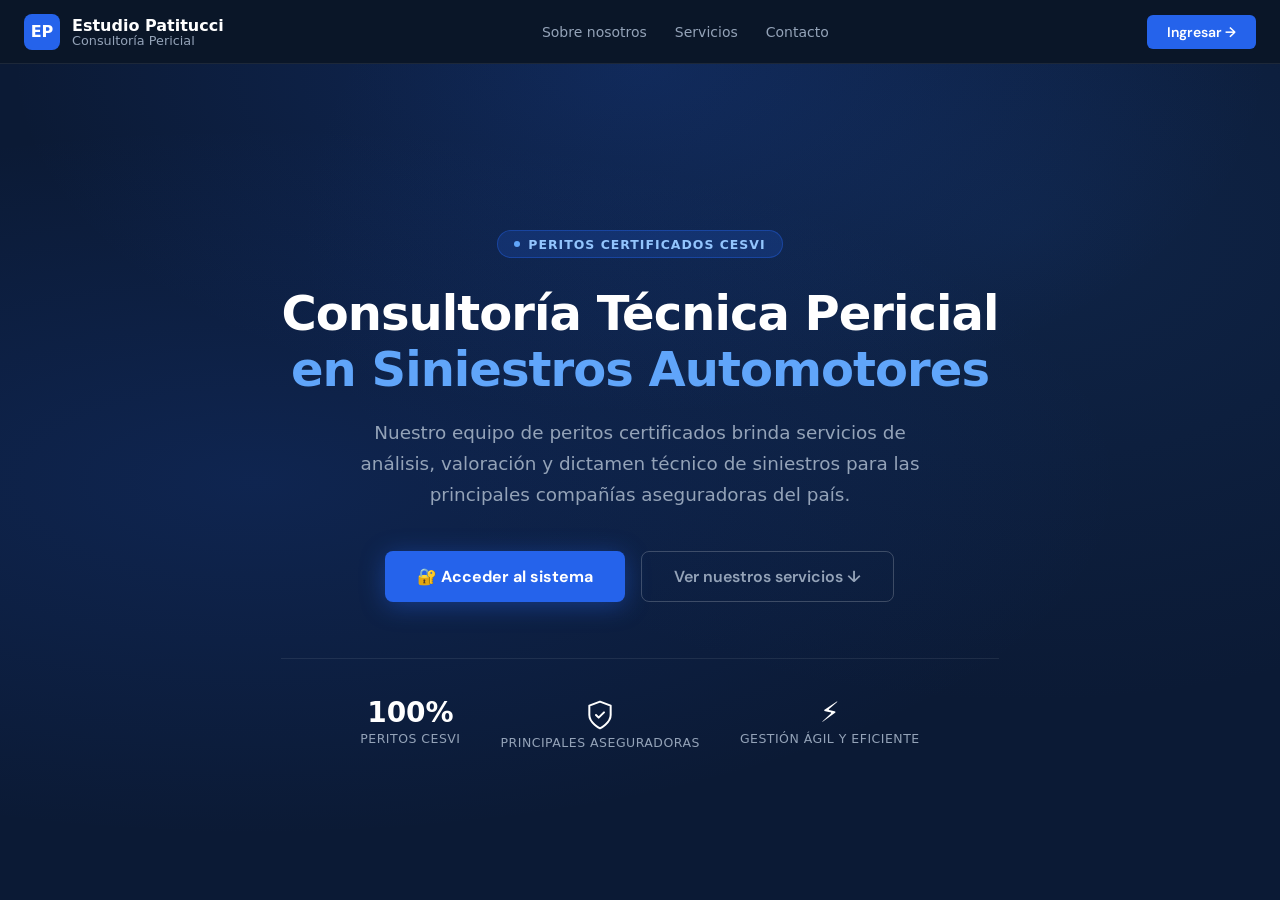
==== index.html @ 70f1db3f "Add files via upload" ====
<!DOCTYPE html>
<html lang="es">
<head>
<meta charset="UTF-8"/>
<meta name="viewport" content="width=device-width, initial-scale=1.0"/>

<!-- ═══ SEO PRIMARIO ════════════════════════════════════════════════════════ -->
<title>Estudio Patitucci | Peritajes y Consultoría en Siniestros Automotores – Argentina</title>
<meta name="description" content="Estudio Patitucci: peritajes técnicos CESVI, inspecciones de siniestros automotores, auditoría de daños y consultoría pericial para aseguradoras en Argentina. Respuesta en 24/48 hs."/>
<meta name="keywords" content="peritaje automotor, perito siniestros, inspección de siniestros, CESVI Argentina, consultoría pericial, daños materiales, homologación CESVI, estudio patitucci, peritaje de autos, liquidador de siniestros"/>
<meta name="author" content="Estudio Patitucci"/>
<meta name="robots" content="index, follow"/>
<link rel="canonical" href="https://estudiopatitucci.com.ar/"/>

<!-- ═══ GEO / IDIOMA ════════════════════════════════════════════════════════ -->
<meta name="geo.region" content="AR"/>
<meta name="geo.placename" content="Argentina"/>
<meta http-equiv="content-language" content="es-AR"/>

<!-- ═══ OPEN GRAPH (Facebook, WhatsApp, LinkedIn, IA crawlers) ═════════════ -->
<meta property="og:type" content="website"/>
<meta property="og:url" content="https://estudiopatitucci.com.ar/"/>
<meta property="og:title" content="Estudio Patitucci | Peritajes en Siniestros Automotores"/>
<meta property="og:description" content="Consultoría técnica pericial en siniestros automotores. Peritajes CESVI, inspecciones y auditoría de daños para aseguradoras. Argentina, 24/48 hs."/>
<meta property="og:image" content="https://estudiopatitucci.com.ar/og-image.jpg"/>
<meta property="og:locale" content="es_AR"/>
<meta property="og:site_name" content="Estudio Patitucci"/>

<!-- ═══ TWITTER / X CARD ════════════════════════════════════════════════════ -->
<meta name="twitter:card" content="summary_large_image"/>
<meta name="twitter:title" content="Estudio Patitucci | Peritajes en Siniestros Automotores"/>
<meta name="twitter:description" content="Consultoría técnica pericial en siniestros automotores. Peritajes CESVI, inspecciones y auditoría de daños. Argentina."/>
<meta name="twitter:image" content="https://estudiopatitucci.com.ar/og-image.jpg"/>

<!-- ═══ SCHEMA.ORG — DATOS ESTRUCTURADOS (Google + IA) ════════════════════ -->
<script type="application/ld+json">
{
  "@context": "https://schema.org",
  "@type": "ProfessionalService",
  "name": "Estudio Patitucci",
  "description": "Consultoría técnica pericial en siniestros automotores. Peritajes CESVI, inspecciones de daños y auditoría para aseguradoras en Argentina.",
  "url": "https://estudiopatitucci.com.ar/",
  "logo": "https://estudiopatitucci.com.ar/og-image.jpg",
  "image": "https://estudiopatitucci.com.ar/og-image.jpg",
  "telephone": "+54",
  "email": "mariano.patitucci35@gmail.com",
  "address": {
    "@type": "PostalAddress",
    "addressCountry": "AR"
  },
  "areaServed": {
    "@type": "Country",
    "name": "Argentina"
  },
  "serviceType": [
    "Peritaje automotor",
    "Inspección de siniestros",
    "Consultoría pericial CESVI",
    "Auditoría de daños materiales",
    "Homologación CESVI"
  ],
  "sameAs": [
    "https://www.linkedin.com/company/estudio-patitucci",
    "https://www.instagram.com/estudiopatitucci"
  ]
}
</script>
<!-- PWA -->
<link rel="manifest" href="./manifest.json"/>
<meta name="theme-color" content="#1a1a6e"/>
<meta name="mobile-web-app-capable" content="yes"/>
<meta name="apple-mobile-web-app-capable" content="yes"/>
<meta name="apple-mobile-web-app-status-bar-style" content="black-translucent"/>
<meta name="apple-mobile-web-app-title" content="EP Inspecciones"/>
<link rel="apple-touch-icon" id="apple-touch-icon" href="./icon.svg"/>
<link rel="icon" type="image/svg+xml" href="./icon.svg"/>
<link href="https://fonts.googleapis.com/css2?family=DM+Sans:wght@300;400;500;600&family=DM+Mono:wght@400;500&display=swap" rel="stylesheet"/>
<link rel="stylesheet" href="./styles.css">
<script>
(function(){
  if(location.search.indexOf("taller=")!==-1){
    var st=document.createElement("style");
    st.textContent="#landing-page,#screen-login{display:none!important}";
    document.head.appendChild(st);
  }
})();
</script>
</head>
<body>

<!-- Banner de actualización PWA -->
<div id="update-banner" style="display:none;position:fixed;bottom:16px;left:50%;transform:translateX(-50%);z-index:99999;background:#1e40af;color:#fff;border-radius:12px;padding:12px 20px;display:none;align-items:center;gap:12px;box-shadow:0 4px 24px rgba(0,0,0,.4);font-size:14px;font-weight:500;white-space:nowrap">
  <span>🔄 Nueva versión disponible</span>
  <button onclick="window.location.reload()" style="background:#fff;color:#1e40af;border:none;border-radius:8px;padding:6px 14px;font-size:13px;font-weight:700;cursor:pointer">Actualizar APP</button>
  <button onclick="this.parentElement.style.display='none'" style="background:transparent;border:none;color:rgba(255,255,255,.7);font-size:18px;cursor:pointer;line-height:1;padding:0 2px">✕</button>
</div>

<!-- LANDING PAGE -->
<div id="landing-page">
  <nav class="lp-nav">
    <a class="lp-nav-brand" href="#">
      <div class="lp-nav-logo">EP</div>
      <div class="lp-nav-name">Estudio Patitucci<span>Consultoría Pericial</span></div>
    </a>
    <div class="lp-nav-links">
      <a href="#" onclick="document.getElementById('lp-sobre').scrollIntoView({behavior:'smooth'});return false">Sobre nosotros</a>
      <a href="#" onclick="document.querySelector('.lp-services').scrollIntoView({behavior:'smooth'});return false">Servicios</a>
      <a href="#" onclick="document.getElementById('lp-contacto').scrollIntoView({behavior:'smooth'});return false">Contacto</a>
    </div>
    <button class="lp-btn-nav" onclick="lpShowLogin()">Ingresar →</button>
  </nav>
  <section class="lp-hero">
    <div class="lp-hero-bg"></div>
    <div class="lp-hero-grid"></div>
    <div class="lp-hero-content">
      <div class="lp-hero-badge">Peritos certificados CESVI</div>
      <h1 class="lp-hero-title">Consultoría Técnica Pericial<span class="lp-hl">en Siniestros Automotores</span></h1>
      <p class="lp-hero-sub">Nuestro equipo de peritos certificados brinda servicios de análisis, valoración y dictamen técnico de siniestros para las principales compañías aseguradoras del país.</p>
      <div class="lp-cta-group">
        <button class="lp-btn-primary" onclick="lpShowLogin()">🔐 Acceder al sistema</button>
        <button class="lp-btn-ghost" onclick="document.querySelector('.lp-services').scrollIntoView({behavior:'smooth'})">Ver nuestros servicios ↓</button>
      </div>
      <div class="lp-hero-stats">
        <div><div class="lp-stat-number">100%</div><div class="lp-stat-label">Peritos CESVI</div></div>
        <div style="text-align:center"><div class="lp-stat-number" style="display:flex;align-items:center;justify-content:center"><svg width="32" height="32" viewBox="0 0 24 24" fill="none" stroke="#fff" stroke-width="1.5" stroke-linecap="round" stroke-linejoin="round"><path d="M12 22s8-4 8-10V5l-8-3-8 3v7c0 6 8 10 8 10z"/><path d="M9 12l2 2 4-4"/></svg></div><div class="lp-stat-label">Principales Aseguradoras</div></div>
        <div><div class="lp-stat-number">⚡</div><div class="lp-stat-label">Gestión ágil y eficiente</div></div>
      </div>
    </div>
  </section>
  <!-- SOBRE NOSOTROS -->
  <section class="lp-sobre" id="lp-sobre">
    <div class="lp-sobre-inner">
      <div class="lp-sobre-text">
        <div class="lp-section-tag">Quiénes somos</div>
        <h2 class="lp-section-title" style="text-align:left">Sobre Nosotros</h2>
        <p>Con más de 20 años de trayectoria, somos expertos en la gestión integral de siniestros. Asesoramos a compañías de seguros, siempre priorizando la responsabilidad, la honestidad y la adaptabilidad para ofrecer soluciones eficientes y personalizadas.</p>
        <p>Nuestra prioridad es garantizar la satisfacción de nuestros clientes.</p>
      </div>
      <div class="lp-sobre-years">
        <div class="lp-sobre-num">+20</div>
        <div class="lp-sobre-label">Años de trayectoria</div>
        <div class="lp-sobre-sub">Expertos en gestión integral de siniestros para las principales aseguradoras del país</div>
      </div>
    </div>
  </section>

  <!-- MISIÓN / VISIÓN / VALORES -->
  <section class="lp-mvv">
    <div class="lp-section-header">
      <div class="lp-section-tag">Nuestra esencia</div>
      <h2 class="lp-section-title">Misión, Visión y Valores</h2>
      <p class="lp-section-desc" style="margin-top:.75rem">Integridad. Dedicación. Excelencia. Adaptabilidad.</p>
    </div>
    <div class="lp-mvv-grid">
      <div class="lp-mvv-card">
        <div class="lp-mvv-icon"><svg width="26" height="26" viewBox="0 0 24 24" fill="none" stroke="#2563eb" stroke-width="1.5" stroke-linecap="round" stroke-linejoin="round"><circle cx="12" cy="12" r="10"/><circle cx="12" cy="12" r="6"/><circle cx="12" cy="12" r="2"/></svg></div>
        <div class="lp-mvv-title">Misión</div>
        <p class="lp-mvv-text">Brindar un servicio de peritaje automotriz independiente, objetivo y transparente, asegurando la correcta valoración de los daños y contribuyendo a la resolución eficiente de los siniestros.</p>
      </div>
      <div class="lp-mvv-card">
        <div class="lp-mvv-icon"><svg width="26" height="26" viewBox="0 0 24 24" fill="none" stroke="#2563eb" stroke-width="1.5" stroke-linecap="round" stroke-linejoin="round"><path d="M1 12s4-8 11-8 11 8 11 8-4 8-11 8-11-8-11-8z"/><circle cx="12" cy="12" r="3"/></svg></div>
        <div class="lp-mvv-title">Visión</div>
        <p class="lp-mvv-text">Colaborar a un sistema justo y transparente donde el peritaje automotor sea un proceso ágil, contribuyendo a la mejora continua de la industria aseguradora.</p>
      </div>
      <div class="lp-mvv-card">
        <div class="lp-mvv-icon"><svg width="26" height="26" viewBox="0 0 24 24" fill="none" stroke="#2563eb" stroke-width="1.5" stroke-linecap="round" stroke-linejoin="round"><path d="M6 3h12l4 6-10 13L2 9z"/><path d="M2 9h20"/><path d="M6 3l4 6M18 3l-4 6"/></svg></div>
        <div class="lp-mvv-title">Valores</div>
        <p class="lp-mvv-text">Integridad. Dedicación. Excelencia. Adaptabilidad.</p>
      </div>
    </div>
    <div class="lp-valores-grid" style="max-width:1000px;margin:1.5rem auto 0;display:grid;grid-template-columns:repeat(auto-fit,minmax(280px,1fr));gap:1rem">
      <div class="lp-valor-item">
        <div class="lp-valor-dot"></div>
        <div><div class="lp-valor-title">Compromiso</div><div class="lp-valor-text">Asumir con responsabilidad cada caso, brindando un servicio de calidad y cumpliendo con los plazos establecidos.</div></div>
      </div>
      <div class="lp-valor-item">
        <div class="lp-valor-dot"></div>
        <div><div class="lp-valor-title">Servicio al cliente</div><div class="lp-valor-text">Atender las necesidades de asegurados y aseguradoras con empatía, respeto y profesionalismo.</div></div>
      </div>
      <div class="lp-valor-item">
        <div class="lp-valor-dot"></div>
        <div><div class="lp-valor-title">Actualización constante</div><div class="lp-valor-text">Mantenerse al día con las últimas novedades en vehículos, tecnologías y regulaciones del sector asegurador.</div></div>
      </div>
    </div>
  </section>

  <section class="lp-services">
    <div class="lp-section-header">
      <div class="lp-section-tag">Lo que hacemos</div>
      <h2 class="lp-section-title">Nuestros Servicios Periciales</h2>
      <p class="lp-section-desc">Soluciones técnicas especializadas para la valoración y dictamen de siniestros automotores bajo estándares de calidad internacional.</p>
    </div>
    <div class="lp-services-grid">
      <div class="lp-svc-card">
        <div class="lp-svc-icon">📋</div>
        <div class="lp-svc-title">Peritajes Técnicos CESVI</div>
        <p class="lp-svc-desc">Valoración de daños materiales y dictámenes técnicos realizados exclusivamente por peritos certificados. Informes con respaldo técnico y validez ante grandes aseguradoras.</p>
        <span class="lp-svc-badge">Certificación CESVI</span>
      </div>
      <div class="lp-svc-card">
        <div class="lp-svc-icon">🔍</div>
        <div class="lp-svc-title">Auditoría y Consultoría</div>
        <p class="lp-svc-desc">Verificación física de unidades y detección de inconsistencias técnicas. Asesoramiento especializado para compañías aseguradoras líderes del mercado.</p>
        <span class="lp-svc-badge">Prevención de fraude</span>
      </div>
      <div class="lp-svc-card">
        <div class="lp-svc-icon">🛡️</div>
        <div class="lp-svc-title">Inspecciones de Siniestros</div>
        <p class="lp-svc-desc">Realizamos inspecciones remotas y presenciales, negociaciones y cierres, destrucciones totales, gestión de rezagos e investigación de posibles fraudes.</p>
        <span class="lp-svc-badge">Div. Seguros</span>
      </div>
    </div>
  </section>
  <!-- NUESTRO PROCESO -->
  <section class="lp-proceso" id="lp-proceso">
    <div class="lp-section-header">
      <div class="lp-section-tag">Cómo trabajamos</div>
      <h2 class="lp-section-title">Nuestro Proceso</h2>
      <p class="lp-section-desc">Un flujo previsible y trazable: la aseguradora sabe en todo momento en qué etapa está cada siniestro.</p>
    </div>
    <div class="lp-timeline">
      <div class="lp-step">
        <div class="lp-step-num">01</div>
        <h3>Recepción</h3>
        <p>Recibimos el siniestro y validamos la documentación de la aseguradora en el día.</p>
      </div>
      <div class="lp-step">
        <div class="lp-step-num">02</div>
        <h3>Inspección</h3>
        <p>Relevamiento técnico del vehículo, presencial o remoto, con registro fotográfico completo.</p>
      </div>
      <div class="lp-step">
        <div class="lp-step-num">03</div>
        <h3>Informe CESVI</h3>
        <p>Auditoría de daños y presupuesto homologado bajo norma CESVI, con respaldo técnico.</p>
      </div>
      <div class="lp-step">
        <div class="lp-step-num">04</div>
        <h3>Entrega</h3>
        <p>Informe final cerrado y trazable, con un tiempo de entrega promedio de 24/48 hs.</p>
      </div>
    </div>
  </section>

  <!-- POR QUÉ ELEGIRNOS -->
  <section class="lp-porque">
    <div class="lp-section-header">
      <div class="lp-section-tag">Nuestras ventajas</div>
      <h2 class="lp-section-title">¿Por qué elegirnos?</h2>
    </div>
    <div class="lp-porque-grid">
      <div class="lp-pq-item"><div class="lp-pq-check"><svg width="18" height="18" viewBox="0 0 24 24" fill="none" stroke="white" stroke-width="1.8" stroke-linecap="round" stroke-linejoin="round"><rect x="3" y="3" width="18" height="13" rx="2"/><path d="M9 21h6M12 16v5"/><path d="M7 8h10M7 12h6"/></svg></div><span class="lp-pq-text">Staff de inspectores certificados en CESVI</span></div>
      <div class="lp-pq-item"><div class="lp-pq-check"><svg width="18" height="18" viewBox="0 0 24 24" fill="none" stroke="white" stroke-width="1.8" stroke-linecap="round" stroke-linejoin="round"><rect x="2" y="3" width="20" height="13" rx="2"/><path d="M2 20h20"/></svg></div><span class="lp-pq-text">Equipo administrativo para satisfacer las demandas online</span></div>
      <div class="lp-pq-item"><div class="lp-pq-check"><svg width="18" height="18" viewBox="0 0 24 24" fill="none" stroke="white" stroke-width="1.8" stroke-linecap="round" stroke-linejoin="round"><path d="M12 2C8.13 2 5 5.13 5 9c0 5.25 7 13 7 13s7-7.75 7-13c0-3.87-3.13-7-7-7z"/><circle cx="12" cy="9" r="2.5"/></svg></div><span class="lp-pq-text">Amplia cobertura de servicio en zona GBA y CABA</span></div>
      <div class="lp-pq-item"><div class="lp-pq-check"><svg width="18" height="18" viewBox="0 0 24 24" fill="none" stroke="white" stroke-width="1.8" stroke-linecap="round" stroke-linejoin="round"><path d="M12 22s8-4 8-10V5l-8-3-8 3v7c0 6 8 10 8 10z"/><circle cx="11" cy="11" r="2.5"/><path d="M13.5 13.5l1.5 1.5"/></svg></div><span class="lp-pq-text">Detección temprana de fraudes</span></div>
      <div class="lp-pq-item"><div class="lp-pq-check"><svg width="18" height="18" viewBox="0 0 24 24" fill="none" stroke="white" stroke-width="1.8" stroke-linecap="round" stroke-linejoin="round"><polyline points="22 17 13 8 9 12 2 7"/><polyline points="16 17 22 17 22 11"/></svg></div><span class="lp-pq-text">Reducción de costo por siniestro</span></div>
      <div class="lp-pq-item"><div class="lp-pq-check"><svg width="18" height="18" viewBox="0 0 24 24" fill="none" stroke="white" stroke-width="1.8" stroke-linecap="round" stroke-linejoin="round"><circle cx="12" cy="12" r="10"/><polyline points="12 6 12 12 16 14"/></svg></div><span class="lp-pq-text">Cumplimiento de plazos establecidos</span></div>
    </div>
  </section>

  <!-- SISTEMA -->
  <section class="lp-sistema">
    <div class="lp-sistema-inner">
      <div class="lp-section-tag">Sistema propio</div>
      <h2>Cada siniestro, bajo control en tiempo real.</h2>
      <p class="lp-sistema-desc">Cada inspección vive en nuestro sistema con estado actualizado. La aseguradora sabe exactamente en qué etapa está cada caso, sin llamados ni mails de seguimiento.</p>
      <ul class="lp-sistema-list">
        <li><div class="lp-sistema-check">✓</div>Estado de cada caso actualizado en tiempo real</li>
        <li><div class="lp-sistema-check">✓</div>Registro fotográfico y trazabilidad total del siniestro</li>
        <li><div class="lp-sistema-check">✓</div>Carga directa en los sistemas de la aseguradora</li>
      </ul>
    </div>
  </section>

  <!-- CONTACTO -->
  <section class="lp-contacto" id="lp-contacto">
    <div class="lp-section-header">
      <div class="lp-section-tag">Escribinos</div>
      <h2 class="lp-section-title">Contacto</h2>
      <p class="lp-section-desc">¿Sos una aseguradora o necesitás más información? Contactanos.</p>
    </div>
    <div class="lp-contacto-inner">
      <div class="lp-contacto-email">
        <span style="font-size:1.25rem">✉️</span>
        <a href="mailto:patitucciestudio@gmail.com">patitucciestudio@gmail.com</a>
      </div>
      <form class="lp-form" onsubmit="lpEnviarContacto(event)">
        <input type="text" id="lp-nombre" placeholder="Tu nombre *" required>
        <input type="email" id="lp-email" placeholder="Tu email *" inputmode="email" required>
        <input type="text" id="lp-empresa" placeholder="Empresa / Compañía">
        <input type="tel" id="lp-telefono" placeholder="Teléfono" inputmode="tel" pattern="[0-9+\-() ]{7,20}" oninput="this.value=this.value.replace(/[^0-9+\-()\ ]/g,'').slice(0,20)">
        <textarea id="lp-mensaje" placeholder="Tu mensaje... *" required></textarea>
        <button type="submit">Enviar mensaje →</button>
      </form>
    </div>
  </section>

  <section class="lp-certifications">
    <div class="lp-cert-inner">
      <div>
        <div class="lp-section-tag">Nuestra formación</div>
        <h2 class="lp-section-title" style="font-size:1.75rem">Equipo certificado y con experiencia comprobada</h2>
        <p class="lp-section-desc" style="text-align:left">Todos los integrantes del equipo son peritos formados y certificados por CESVI, con trayectoria en compañías aseguradoras líderes del mercado argentino.</p>
        <ul class="lp-cert-list">
          <li>Peritos certificados por CESVI Argentina</li>
          <li>Experiencia con grandes aseguradoras líderes</li>
          <li>Estándares de valoración internacionales</li>
          <li>Identificación y verificación de unidades</li>
        </ul>
      </div>
      <div class="lp-cert-cards">
        <div class="lp-cert-card"><div class="lp-cert-card-icon">🏆</div><div class="lp-cert-card-title">CESVI</div><div class="lp-cert-card-sub">Certificación oficial</div></div>
        <div class="lp-cert-card"><div class="lp-cert-card-icon">⚡</div><div class="lp-cert-card-title">24/48 hs</div><div class="lp-cert-card-sub">Respuesta máx.</div></div>
      </div>
    </div>
  </section>
  <footer class="lp-footer">
    <div class="lp-footer-social">
      <span class="lp-footer-social-label">Seguinos</span>
      <a href="#" class="lp-social-btn lp-social-li" aria-label="LinkedIn">
        <svg width="20" height="20" viewBox="0 0 24 24" fill="currentColor"><path d="M20.447 20.452h-3.554v-5.569c0-1.328-.027-3.037-1.852-3.037-1.853 0-2.136 1.445-2.136 2.939v5.667H9.351V9h3.414v1.561h.046c.477-.9 1.637-1.85 3.37-1.85 3.601 0 4.267 2.37 4.267 5.455v6.286zM5.337 7.433a2.062 2.062 0 01-2.063-2.065 2.064 2.064 0 112.063 2.065zm1.782 13.019H3.555V9h3.564v11.452zM22.225 0H1.771C.792 0 0 .774 0 1.729v20.542C0 23.227.792 24 1.771 24h20.451C23.2 24 24 23.227 24 22.271V1.729C24 .774 23.2 0 22.222 0h.003z"/></svg>
      </a>
      <a href="#" class="lp-social-btn lp-social-ig" aria-label="Instagram">
        <svg width="20" height="20" viewBox="0 0 24 24" fill="currentColor"><path d="M12 2.163c3.204 0 3.584.012 4.85.07 3.252.148 4.771 1.691 4.919 4.919.058 1.265.069 1.645.069 4.849 0 3.205-.012 3.584-.069 4.849-.149 3.225-1.664 4.771-4.919 4.919-1.266.058-1.644.07-4.85.07-3.204 0-3.584-.012-4.849-.07-3.26-.149-4.771-1.699-4.919-4.92-.058-1.265-.07-1.644-.07-4.849 0-3.204.013-3.583.07-4.849.149-3.227 1.664-4.771 4.919-4.919 1.266-.057 1.645-.069 4.849-.069zm0-2.163c-3.259 0-3.667.014-4.947.072-4.358.2-6.78 2.618-6.98 6.98-.059 1.281-.073 1.689-.073 4.948 0 3.259.014 3.668.072 4.948.2 4.358 2.618 6.78 6.98 6.98 1.281.058 1.689.072 4.948.072 3.259 0 3.668-.014 4.948-.072 4.354-.2 6.782-2.618 6.979-6.98.059-1.28.073-1.689.073-4.948 0-3.259-.014-3.667-.072-4.947-.196-4.354-2.617-6.78-6.979-6.98-1.281-.059-1.69-.073-4.949-.073zm0 5.838a6.162 6.162 0 100 12.324 6.162 6.162 0 000-12.324zM12 16a4 4 0 110-8 4 4 0 010 8zm6.406-11.845a1.44 1.44 0 100 2.881 1.44 1.44 0 000-2.881z"/></svg>
      </a>
    </div>
    <p class="lp-footer-text"><strong>Estudio Patitucci</strong> — Consultoría Técnica Pericial en Siniestros Automotores</p>
    <p class="lp-footer-copy">© Todos los derechos reservados</p>
  </footer>
</div>

<!-- LOADING OVERLAY -->
<div id="screen-loading">
  <div class="spinner"></div>
  <p style="color:var(--text2);font-size:14px;letter-spacing:.02em" id="loading-msg">Cargando sistema...</p>
  <p style="color:var(--text3);font-size:12px">Estudio Patitucci</p>
</div>

<!-- TOAST CONTAINER -->
<div id="toast-container" style="position:fixed;bottom:24px;right:24px;z-index:600;display:flex;flex-direction:column;gap:8px;pointer-events:none"></div>

<!-- BANNER INSTALACIÓN PWA -->
<div id="pwa-banner">
  <div class="pwa-icon">⚖</div>
  <div class="pwa-text">
    <strong>Instalar app</strong>
    <span>Agregá EP Inspecciones a tu pantalla de inicio</span>
  </div>
  <div class="pwa-btns">
    <button class="btn-primary btn-sm" id="pwa-install-btn">Instalar</button>
    <button class="btn-secondary btn-sm" id="pwa-dismiss-btn">Ahora no</button>
  </div>
</div>

<!-- LOGIN -->
<div id="screen-login" style="display:none">
  <div class="login-box">
    <div class="login-logo"><h1>Estudio <span>Patitucci</span></h1><p>Sistema de gestión de inspecciones</p></div>
    <div class="card">
      <label>Usuario</label>
      <select id='login-nombre' style='width:100%;padding:10px;font-size:14px;border-radius:8px;background:var(--bg3);color:var(--text);border:1px solid var(--border);margin-bottom:12px'><option value=''>Seleccioná tu nombre...</option><option>Administrador</option><option>Ignacio</option><option>Matías</option><option>Valentino</option><option>Sebastián</option><option>Mariano</option><option>Bruno</option><option>Majo</option><option>Pablo</option></select>
      <label>Contraseña</label>
      <input type="password" id="login-pass" placeholder="••••••" onkeydown="if(event.key==='Enter')doLogin()"/>
      <button class="btn-primary" onclick="doLogin()" style="width:100%;margin-top:20px;padding:12px;font-size:14px">Ingresar</button>
      <div id="login-error" class="msg err" style="text-align:center"></div>
    </div>
  </div>
</div>

<!-- SELECCION DE COMPANIA -->
<div id="screen-cia" style="display:none;min-height:100vh;align-items:center;justify-content:center">
  <div class="login-box">
    <div class="login-logo"><h1>Estudio <span>Patitucci</span></h1><p id="cia-bienvenida">Eleg&iacute; la compa&ntilde;&iacute;a</p></div>
    <div class="card" style="text-align:center">
      <p style="font-size:14px;color:var(--text2);margin-bottom:18px">&iquest;Con qu&eacute; compa&ntilde;&iacute;a vas a trabajar?</p>
      <div style="display:flex;flex-direction:column;gap:12px">
        <button class="btn-primary" style="width:100%;padding:16px;font-size:16px;font-weight:600" onclick="elegirCia('provincia')">Provincia<span style="display:block;font-size:11px;font-weight:400;opacity:.85;margin-top:2px">Provincia Seguros + Auto Reclamo</span></button>
        <button class="btn-primary" style="width:100%;padding:16px;font-size:16px;font-weight:600;background:#16a34a" onclick="elegirCia('rivadavia')">Rivadavia<span style="display:block;font-size:11px;font-weight:400;opacity:.85;margin-top:2px">Seguros Rivadavia</span></button>
      </div>
      <button class="btn-secondary btn-sm" style="margin-top:18px" onclick="logout()">&larr; Salir</button>
    </div>
  </div>
</div>

<!-- ADMIN -->
<div id="screen-admin" style="display:none;flex-direction:column;min-height:100vh">
  <div class="sidebar-backdrop" id="admin-backdrop" onclick="closeMobileSidebar('admin')"></div>
  <div class="topbar">
    <button class="hamburger" onclick="openMobileSidebar('admin')" aria-label="Menú">
      <span></span><span></span><span></span>
    </button>
    <div class="topbar-logo">Estudio <span>Patitucci</span></div>
    <div style="flex:1"></div>
    <span style="font-size:11px;color:var(--text3)" id="last-update"></span>
    <button class="btn-secondary btn-sm" style="margin-left:10px;font-size:11px;padding:4px 10px" onclick="refrescarManual()" title="Actualizar ahora">🔄</button>
    <span style="font-size:12px;color:var(--text2);margin-left:12px" id="admin-user-label"></span>
    <button class="btn-secondary btn-sm" id="btn-cambiar-cia" style="margin-left:10px;font-size:11px;padding:4px 10px" onclick="cambiarCompania()" title="Cambiar compa&ntilde;&iacute;a">Cambiar compa&ntilde;&iacute;a</button>
    <button class="btn-secondary btn-sm" style="margin-left:12px" onclick="logout()">Salir</button>
  </div>
  <div style="display:flex;flex:1">
    <div class="sidebar" id="admin-sidebar">
      <div class="sidebar-logo">Panel <span>Admin</span></div>
      <div class="sidebar-section">Principal</div>
      <button class="sidebar-item active" id="amenu-dashboard" onclick="adminTab('dashboard')">📊 Dashboard</button>
      <div class="sidebar-section">Inspecciones</div>
      <button class="sidebar-item" id="amenu-nueva" onclick="adminTab('nueva')">➕ Nueva inspección</button>
      <button class="sidebar-item" id="amenu-busqueda" onclick="adminTab('busqueda')">🔍 Buscar</button>
      <button class="sidebar-item" id="amenu-pendientes" onclick="adminTab('pendientes')">
        📋 Pend. de carga <span class="badge" id="badge-pend" style="display:none">0</span>
      </button>
      <button class="sidebar-item" id="amenu-taller" onclick="adminTab('taller')">
        🔧 Pend. fotos taller <span class="badge" id="badge-taller" style="display:none;background:#f59e0b;color:#111">0</span>
      </button>
      <button class="sidebar-item" id="amenu-revision" onclick="adminTab('revision')">
        🔍 Pend. de verificar <span class="badge yellow" id="badge-rev" style="display:none">0</span>
      </button>
      <button class="sidebar-item" id="amenu-verif-rep" onclick="adminTab('verif-rep')" style="padding-left:28px;font-size:13px">
        📦 Pend. Repuestos/Turno <span class="badge" id="badge-verif-rep" style="display:none;background:#8b5cf6;color:#fff">0</span>
      </button>
      <button class="sidebar-item" id="amenu-verif-rep2" onclick="adminTab('verif-rep2')" style="padding-left:28px;font-size:13px">
        🔧 En Reparación/Fin. <span class="badge" id="badge-verif-rep2" style="display:none;background:#f59e0b;color:#111">0</span>
      </button>
      <button class="sidebar-item" id="amenu-resolver" onclick="adminTab('resolver')">
        🔄 Pend. de resolver <span class="badge" id="badge-resolver" style="display:none;background:var(--orange);color:#111">0</span>
      </button>
      <button class="sidebar-item" id="amenu-cerradas" onclick="adminTab('cerradas')">✅ Cerradas</button>
      <div class="sidebar-section">Reportes</div>
      <button class="sidebar-item" id="amenu-stats" onclick="adminTab('stats')">📈 Estadísticas</button>
      <button class="sidebar-item" id="amenu-archivo" onclick="adminTab('archivo')">📦 Archivo</button>
      <div class="sidebar-section">Ayuda</div>
      <button class="sidebar-item" onclick="window.open('https://estudiopatitucci.com.ar/manual-de-uso.html','_blank')">📖 Manual de uso</button>
      <div class="sidebar-section">Configuración</div>
      <button class="sidebar-item" id="amenu-honorarios" onclick="adminTab('honorarios')">💰 Honorarios</button>
      <div class="sidebar-section">Cuenta</div>
      <button class="sidebar-item" id="amenu-perfil" onclick="adminTab('perfil')">👤 Mi Perfil</button>
    </div>
    <div class="main-content">

      <!-- DASHBOARD -->
      <div id="asec-dashboard">
        <h2 style="font-size:20px;font-weight:600;margin-bottom:20px">Dashboard</h2>
        <div class="stats-grid" id="kpi-grid">
          <div class="stat-card"><p class="stat-num" id="kpi-total">0</p><p class="stat-lbl">Total</p></div>
          <div class="stat-card"><p class="stat-num" style="color:var(--accent)" id="kpi-asig">0</p><p class="stat-lbl">Pend. de carga</p></div>
          <div class="stat-card"><p class="stat-num" style="color:var(--yellow)" id="kpi-rev">0</p><p class="stat-lbl">En revisión</p></div>
          <div class="stat-card"><p class="stat-num" style="color:var(--green)" id="kpi-cerr">0</p><p class="stat-lbl">Cerradas</p></div>
          <div class="stat-card" style="cursor:pointer" onclick="adminTab('pendientes')" title="Ver pendientes vencidas">
            <p class="stat-num" style="color:var(--red)" id="kpi-venc">0</p>
            <p class="stat-lbl">⚠ Vencidas (+48hs)</p>
          </div>
        </div>
        <div style="display:grid;grid-template-columns:260px 1fr;gap:16px;margin-bottom:20px">
          <div class="card" style="margin-bottom:0">
            <p class="section-title">Por estado</p>
            <canvas id="chart-torta" width="220" height="220" style="display:block;margin:0 auto 16px"></canvas>
            <div id="chart-leyenda" style="display:flex;flex-direction:column;gap:6px"></div>
          </div>
          <div class="card" style="margin-bottom:0">
            <p class="section-title">Por inspector</p>
            <div id="chart-insp" style="display:flex;flex-direction:column;gap:10px;margin-top:4px"></div>
          </div>
        </div>
        <div style="display:grid;grid-template-columns:1fr 1fr 1fr;gap:16px;margin-bottom:20px">
          <div class="card" style="margin-bottom:0">
            <p class="section-title">🔧 Piezas más dañadas</p>
            <div id="dash-top-piezas"><p style="font-size:13px;color:var(--text2)">Sin datos suficientes.</p></div>
          </div>
          <div class="card" style="margin-bottom:0">
            <p class="section-title">📍 Zonas más afectadas</p>
            <div id="dash-top-zonas"><p style="font-size:13px;color:var(--text2)">Sin datos suficientes.</p></div>
          </div>
          <div class="card" style="margin-bottom:0">
            <p class="section-title">💡 Piezas nuevas sugeridas</p>
            <div id="dash-piezas-sugeridas"><p style="font-size:13px;color:var(--text2)">Sin datos suficientes.</p></div>
          </div>
        </div>
        <div class="card">
          <p class="section-title">Últimas inspecciones</p>
          <div id="dash-recientes"></div>
        </div>
      </div>

      <!-- NUEVA -->
      <div id="asec-nueva" style="display:none">
        <h2 style="font-size:20px;font-weight:600;margin-bottom:20px">Nueva inspección</h2>
        <div id="paso-pdf">
          <div class="card">
            <p class="section-title">Subir PDF del pedido de inspección</p>
            <div style="display:flex;gap:8px;margin-bottom:16px">
              <button id="cia-riv" onclick="selCia('rivadavia')" class="insp-btn sel">Seguros Rivadavia</button>
              <button id="cia-prov" onclick="selCia('provincia')" class="insp-btn">Provincia Seguros</button>
              <button id="cia-peri" onclick="selCia('pericial')" class="insp-btn">Provincia • Pericial</button>
              <button id="cia-auto" onclick="selCia('manual')" class="insp-btn">Carga manual</button>
            </div>
            <div class="pdf-zone" id="pdf-zone" onclick="document.getElementById('pdf-input').click()" ondragover="event.preventDefault();this.classList.add('drag')" ondragleave="this.classList.remove('drag')" ondrop="handleDrop(event)">
              <div class="icon">📄</div>
              <strong id="pdf-zone-title" style="color:var(--text)">Subir PDF de Seguros Rivadavia</strong>
              <p style="color:var(--text2);font-size:13px;margin-top:6px">Hacé clic o arrastrá el archivo aquí</p>
            </div>
            <input type="file" id="pdf-input" accept="application/pdf" style="display:none" onchange="procesarPDF(this.files[0])"/>
            <div id="pdf-loading" style="display:none;text-align:center;padding:16px;color:var(--text2)"><div class="spinner" style="margin:0 auto 8px"></div>Analizando PDF...</div>
            <div id="pdf-error" class="msg err"></div>
          </div>
        </div>
        <div id="paso-form" style="display:none">
          <div style="display:flex;align-items:center;gap:8px;margin-bottom:16px;flex-wrap:wrap">
            <button class="btn-secondary btn-sm" onclick="adminTab('dashboard')">← Volver</button>
            <button class="btn-secondary btn-sm" onclick="limpiarForm()">🗑 Limpiar</button>
            <button class="btn-secondary btn-sm" onclick="volverPDF()">📄 Subir nuevo PDF</button>
            <p style="font-size:13px;color:var(--text2);margin-left:4px" id="paso-form-titulo">Revisá los datos</p>
          </div>
          <div class="card">
            <p class="section-title">Siniestro</p>
            <div class="form-grid-3" style="margin-bottom:12px">
              <div class="field"><label>Nº siniestro *</label><input type="text" id="f-sin"/></div>
              <div class="field"><label>Compañía *</label><select id="f-cia"><option value="">Seleccionar...</option><option>Seguros Rivadavia</option><option>Provincia Seguros</option><option>Auto Reclamo</option></select></div>
              <div class="field"><label>Tipo</label><input type="text" id="f-tipo"/></div>
            </div>
            <div class="form-grid-2">
              <div class="field"><label>Fecha inspección *</label><input type="date" id="f-finsp"/></div>
              <div class="field"><label>Fecha siniestro</label><input type="date" id="f-fsin"/></div>
            </div>
          </div>
          <div class="card">
            <p class="section-title">Vehículo</p>
            <div class="form-grid-3" style="margin-bottom:12px">
              <div class="field"><label>Patente *</label><input type="text" id="f-pat" style="text-transform:uppercase"/></div>
              <div class="field"><label>Marca y modelo</label><input type="text" id="f-mod"/></div>
              <div class="field"><label>Año</label><input type="text" id="f-anio"/></div>
            </div>
            <div class="form-grid-3">
              <div class="field"><label>Nº chasis</label><input type="text" id="f-chasis"/></div>
              <div class="field"><label>Nº motor</label><input type="text" id="f-motor"/></div>
              <div class="field"><label>Kilometraje</label><input type="text" id="f-km"/></div>
            </div>
          </div>
          <div class="card">
            <p class="section-title">Asegurado y lugar</p>
            <div style="background:rgba(220,38,38,.1);border:1.5px solid #dc2626;border-radius:8px;padding:10px 14px;margin-bottom:14px">
              <p style="color:#dc2626;font-weight:700;font-size:13px;margin:0">⚠️ ATENCIÓN: Verificá que todos los datos se hayan completado correctamente. Si algún campo quedó vacío o incorrecto, completalo a mano antes de guardar.</p>
            </div>
            <div class="form-grid-2" style="margin-bottom:12px">
              <div class="field"><label>Asegurado / taller</label><input type="text" id="f-aseg"/></div>
              <div class="field"><label>Teléfono</label><input type="text" id="f-tel"/></div>
            </div>
            <div class="form-grid-2" style="margin-bottom:12px">
              <div class="field"><label>Dirección</label><input type="text" id="f-dir"/></div>
              <div class="field"><label>Localidad</label><input type="text" id="f-localidad"/></div>
            </div>
            <div class="field"><label>Daños declarados</label><textarea id="f-danos" rows="2" style="resize:vertical"></textarea></div>
            <div class="field" style="margin-top:12px"><label>Daños denunciados (ocurrencia del siniestro)</label><textarea id="f-danos-den" rows="4" style="resize:vertical"></textarea></div>
          </div>
          <!-- ── Presupuesto del taller con IA (opcional) ── -->
          <div class="card">
            <p class="section-title">🤖 Presupuesto del taller <span style="font-size:11px;color:var(--text3);font-weight:400">(opcional — IA pre-carga el calculador para el inspector)</span></p>

            <!-- Selector de tipo de vehículo para el análisis IA -->
            <div style="max-width:280px;margin-bottom:12px">
              <label style="font-size:11px;color:var(--text2);display:block;margin-bottom:5px;text-transform:uppercase;letter-spacing:.05em">Tipo de vehículo</label>
              <select id="ia-nueva-tipo" style="width:100%">
                <option value="">Seleccione para habilitar IA</option>
                <option>Sedán / Hatchback (4-5 Puertas)</option>
                <option>Sedán / Hatchback (3 Puertas)</option>
                <option>SUV / Weekend</option>
                <option>Utilitario / Furgón</option>
                <option>Pickup A Cabina Simple</option>
                <option>Pickup B Cabina Simple</option>
                <option>Pickup A Cabina Doble</option>
                <option>Pickup B Cabina Doble</option>
                <option>Motovehiculo</option>
              </select>
            </div>

            <!-- Badge de confirmación (se muestra después de confirmar análisis) -->
            <div id="ia-nueva-badge" style="display:none;padding:10px 14px;background:rgba(46,204,113,.1);border:1px solid rgba(46,204,113,.3);border-radius:8px;margin-bottom:12px;display:none">
              <span style="font-size:13px;font-weight:600;color:#4caf7d" id="ia-nueva-badge-txt"></span>
              <button onclick="nuevaIaReset()" style="margin-left:10px;font-size:11px;color:var(--text3);background:none;border:none;cursor:pointer;text-decoration:underline">Quitar</button>
            </div>

            <!-- Botón y file input -->
            <button onclick="nuevaIaAbrirUpload()" style="display:flex;align-items:center;justify-content:center;gap:7px;width:100%;padding:9px 14px;border:1.5px dashed var(--accent);border-radius:8px;background:rgba(79,124,255,.06);color:var(--accent);font-size:13px;font-weight:600;cursor:pointer">
              📎 Subir presupuesto y analizar con IA
            </button>
            <input type="file" id="ia-nueva-file-input" accept="image/*,application/pdf" style="display:none" onchange="nuevaIaFileSelected(this)">

            <!-- Panel de Revisión IA -->
            <div id="ia-nueva-panel" style="display:none;background:var(--bg2);border:1px solid rgba(79,124,255,.35);border-radius:10px;padding:14px;margin-top:12px">
              <div id="ia-nueva-loading" style="text-align:center;padding:18px 0">
                <div class="spinner" style="margin:0 auto 10px"></div>
                <p style="font-size:13px;font-weight:600;color:var(--text);margin-bottom:4px">Analizando con Gemini...</p>
                <p style="font-size:11px;color:var(--text3)">Esto puede tardar unos segundos</p>
              </div>
              <div id="ia-nueva-results" style="display:none">
                <p style="font-size:12px;color:var(--text2);background:rgba(240,180,41,.08);border:1px solid rgba(240,180,41,.2);border-radius:6px;padding:7px 10px;margin-bottom:12px">
                  ℹ️ Las tareas de <strong>Reparar</strong> quedan en nivel <strong>Leve</strong>. El inspector puede ajustarlas.
                </p>
                <div id="ia-nueva-mapeadas-list" style="margin-bottom:6px"></div>
                <div id="ia-nueva-sinmapear-list"></div>
                <div style="display:flex;gap:8px;margin-top:12px">
                  <button class="btn-primary btn-sm" style="flex:1" onclick="nuevaIaConfirmar()">✓ Confirmar</button>
                  <button class="btn-secondary btn-sm" onclick="nuevaIaCancelar()">✕ Cancelar</button>
                </div>
              </div>
              <div id="ia-nueva-error" style="display:none;text-align:center;padding:8px 0">
                <p style="font-size:13px;color:var(--red)" id="ia-nueva-error-msg"></p>
                <button class="btn-secondary btn-sm" style="margin-top:8px" onclick="nuevaIaCancelar()">Cerrar</button>
              </div>
            </div>
          </div>

          <div class="card">
            <p class="section-title">Asignar inspector</p>
            <div class="insp-grid" id="insp-btns">
              <button class="insp-btn" onclick="selInsp('Ignacio')">Ignacio</button>
              <button class="insp-btn" onclick="selInsp('Matías')">Matías</button>
              <button class="insp-btn" onclick="selInsp('Valentino')">Valentino</button>
              <button class="insp-btn" onclick="selInsp('Sebastián')">Sebastián</button>
              <button class="insp-btn" onclick="selInsp('Mariano')">Mariano</button>
              <button class="insp-btn" onclick="selInsp('Bruno')">Bruno</button>
              <button class="insp-btn" onclick="selInsp('Majo')">Majo</button>
              <button class="insp-btn" onclick="selInsp('Pablo')">Pablo</button>
              <button class="insp-btn" id="btn-sel-taller" onclick="selTaller()" style="background:rgba(245,158,11,.12);color:#f59e0b;border:1px solid rgba(245,158,11,.3)">🔧 Taller</button>
            </div>
            <div id="bloque-taller" style="display:none;margin-top:12px">
              <p style="font-size:13px;color:var(--text2);margin-bottom:12px">La IP queda en estado <strong style="color:#f59e0b">Esperando taller</strong>. Luego podrás generar el link desde el detalle.</p>
              <div style="display:flex;gap:8px;flex-wrap:wrap">
                <button class="btn-primary" style="background:#f59e0b;color:#111" onclick="guardarTaller()">🔧 Guardar para taller</button>
                <button class="btn-secondary" onclick="deselTaller()">Cancelar</button>
              </div>
            </div>
            <div id="bloque-mail" style="display:none">
              <div class="form-grid-2" style="margin-bottom:12px">
                <div class="field"><label>Inspector</label><input type="text" id="f-insp-nombre" readonly style="background:var(--bg)"/></div>
                <div class="field"><label>Mail</label><input type="email" id="f-mail"/></div>
              </div>
              <div class="field" style="margin-bottom:12px"><label>Vista previa del mail <span style="font-size:11px;color:var(--text2);font-weight:400">(editable)</span></label><textarea class="mail-prev" id="mail-prev" style="resize:vertical;min-height:200px;max-height:none;width:100%;box-sizing:border-box"></textarea></div>
              <p style="font-size:12px;color:var(--text2);margin-bottom:12px">Se enviará desde: <strong style="color:var(--text)" id="mail-remitente">patitucciestudio@gmail.com</strong></p>
              <div style="display:flex;gap:8px;flex-wrap:wrap">
                <button class="btn-primary" onclick="guardar(true)">✉️ Guardar y enviar mail</button>
                <button class="btn-secondary" onclick="guardar(false)">Guardar sin mail</button>
              </div>
            </div>
            <div id="msg-guard" class="msg"></div>
          </div>
        </div>
      </div>


      <!-- BUSQUEDA GLOBAL -->
      <div id="asec-busqueda" style="display:none">
        <h2 style="font-size:20px;font-weight:600;margin-bottom:16px">🔍 Buscar inspección</h2>
        <div class="card" style="margin-bottom:16px">
          <input type="text" id="global-search" oninput="renderBusqueda()" placeholder="Patente, nº siniestro, asegurado, localidad..." style="width:100%;font-size:15px;padding:10px 14px;border-radius:8px;border:1px solid var(--border);background:var(--bg2);color:var(--text1)"/>
        </div>
        <div id="global-search-results"><p style="color:var(--text2);font-size:14px;text-align:center;padding:32px 0">Escribí para buscar en todas las inspecciones.</p></div>
      </div>
      <!-- PENDIENTES DE CARGA -->
      <div id="asec-pendientes" style="display:none">
        <div style="display:flex;align-items:center;justify-content:space-between;margin-bottom:10px;flex-wrap:wrap;gap:10px">
          <h2 style="font-size:20px;font-weight:600">📋 Pendientes de carga <span style="font-size:13px;font-weight:400;color:var(--text2)">(Inspecciones pendientes de cargar)</span></h2>
          <div style="display:flex;gap:8px;flex-wrap:wrap">
            <input type="text" id="buscar-pend" oninput="renderTablaAdmin('pendientes')" placeholder="Buscar..." style="width:160px"/>
            <select id="fil-insp-pend" onchange="renderTablaAdmin('pendientes')" style="width:110px">
              <option value="">Todos</option>
              <option>Ignacio</option><option>Matías</option><option>Valentino</option><option>Sebastián</option><option>Mariano</option><option>Bruno</option><option>Majo</option><option>Pablo</option>
            </select>
            <select id="fil-cia-pend" onchange="renderTablaAdmin('pendientes')" style="width:150px">
              <option value="">Todas las compañías</option>
              <option>Seguros Rivadavia</option><option>Provincia Seguros</option><option>Auto Reclamo</option>
            </select>
            <input type="date" id="fil-desde-pend" onchange="renderTablaAdmin('pendientes')" style="width:135px" title="Desde"/>
            <input type="date" id="fil-hasta-pend" onchange="renderTablaAdmin('pendientes')" style="width:135px" title="Hasta"/>
            <button class="btn-secondary btn-sm" onclick="limpiarFiltros('pend')">✕ Limpiar</button>
          </div>
        </div>
        <div id="tabla-pend"></div>
      </div>

      <!-- TALLER -->
      <div id="asec-taller" style="display:none">
        <h2 style="font-size:20px;font-weight:600;margin-bottom:6px">🔧 Pendientes por fotos de taller</h2>
        <p style="font-size:13px;color:var(--text2);margin-bottom:16px">Inspecciónes guardadas para que el taller cargue el relevamiento. Generá y enviá el link desde acá.</p>
        <div id="tabla-taller"></div>
      </div>

      <!-- PENDIENTE DE VERIFICAR -->
      <div id="asec-revision" style="display:none">
        <div style="display:flex;align-items:center;justify-content:space-between;margin-bottom:10px;flex-wrap:wrap;gap:10px">
          <h2 style="font-size:20px;font-weight:600">🔍 Pendiente de verificar <span style="font-size:13px;font-weight:400;color:var(--text2)">(Inspecciones cargadas, pendientes de controlar)</span></h2>
          <div style="display:flex;gap:8px;flex-wrap:wrap">
            <input type="text" id="buscar-rev" oninput="renderTablaAdmin('revision')" placeholder="Buscar..." style="width:160px"/>
            <select id="fil-insp-rev" onchange="renderTablaAdmin('revision')" style="width:110px">
              <option value="">Todos</option>
              <option>Ignacio</option><option>Matías</option><option>Valentino</option><option>Sebastián</option><option>Mariano</option><option>Bruno</option><option>Majo</option><option>Pablo</option>
            </select>
            <select id="fil-cia-rev" onchange="renderTablaAdmin('revision')" style="width:150px">
              <option value="">Todas las compañías</option>
              <option>Seguros Rivadavia</option><option>Provincia Seguros</option><option>Auto Reclamo</option>
            </select>
            <input type="date" id="fil-desde-rev" onchange="renderTablaAdmin('revision')" style="width:135px" title="Desde"/>
            <input type="date" id="fil-hasta-rev" onchange="renderTablaAdmin('revision')" style="width:135px" title="Hasta"/>
            <button class="btn-secondary btn-sm" onclick="limpiarFiltros('rev')">✕ Limpiar</button>
          </div>
        </div>
        <div id="tabla-rev"></div>
      </div>

      <!-- VERIFICACIÓN: PEND REPUESTOS Y TURNO -->
      <div id="asec-verif-rep" style="display:none">
        <div style="display:flex;align-items:center;justify-content:space-between;margin-bottom:10px;flex-wrap:wrap;gap:10px">
          <h2 style="font-size:20px;font-weight:600">📦 Pend. Repuestos y Turno <span style="font-size:13px;font-weight:400;color:var(--text2)">(Pablo carga orden de compra y confirma turno)</span></h2>
          <input type="text" id="buscar-verif-rep" oninput="renderTablaAdmin('verif-rep')" placeholder="Buscar..." style="width:180px"/>
        </div>
        <div id="tabla-verif-rep"></div>
      </div>

      <!-- VERIFICACIÓN: EN REPARACIÓN / FINALIZACIÓN -->
      <div id="asec-verif-rep2" style="display:none">
        <div style="display:flex;align-items:center;justify-content:space-between;margin-bottom:10px;flex-wrap:wrap;gap:10px">
          <h2 style="font-size:20px;font-weight:600">🔧 En Reparación / Finalización <span style="font-size:13px;font-weight:400;color:var(--text2)">(Seguimiento de mails y fotos del taller)</span></h2>
          <input type="text" id="buscar-verif-rep2" oninput="renderTablaAdmin('verif-rep2')" placeholder="Buscar..." style="width:180px"/>
        </div>
        <div id="tabla-verif-rep2"></div>
      </div>

      <!-- PENDIENTES DE RESOLVER -->
      <div id="asec-resolver" style="display:none">
        <div style="display:flex;align-items:center;justify-content:space-between;margin-bottom:10px;flex-wrap:wrap;gap:10px">
          <h2 style="font-size:20px;font-weight:600">🔄 Pendientes de resolver <span style="font-size:13px;font-weight:400;color:var(--text2)">(Inspecciones con devoluciones de la compañía)</span></h2>
          <div style="display:flex;gap:8px;flex-wrap:wrap">
            <input type="text" id="buscar-resolver" oninput="renderTablaAdmin('resolver')" placeholder="Buscar..." style="width:160px"/>
            <select id="fil-insp-resolver" onchange="renderTablaAdmin('resolver')" style="width:110px">
              <option value="">Todos</option>
              <option>Ignacio</option><option>Matías</option><option>Valentino</option><option>Sebastián</option><option>Mariano</option><option>Bruno</option><option>Majo</option><option>Pablo</option>
            </select>
            <select id="fil-cia-resolver" onchange="renderTablaAdmin('resolver')" style="width:150px">
              <option value="">Todas las compañías</option>
              <option>Seguros Rivadavia</option><option>Provincia Seguros</option><option>Auto Reclamo</option>
            </select>
            <input type="date" id="fil-desde-resolver" onchange="renderTablaAdmin('resolver')" style="width:135px" title="Desde"/>
            <input type="date" id="fil-hasta-resolver" onchange="renderTablaAdmin('resolver')" style="width:135px" title="Hasta"/>
            <button class="btn-secondary btn-sm" onclick="limpiarFiltros('resolver')">✕ Limpiar</button>
          </div>
        </div>
        <div id="tabla-resolver"></div>
      </div>

      <!-- CERRADAS -->
      <div id="asec-cerradas" style="display:none">
        <div style="display:flex;align-items:center;justify-content:space-between;margin-bottom:10px;flex-wrap:wrap;gap:10px">
          <h2 style="font-size:20px;font-weight:600">✅ Cerradas <span style="font-size:13px;font-weight:400;color:var(--text2)">(Inspecciones terminadas y liquidadas)</span></h2>
          <div style="display:flex;gap:8px;flex-wrap:wrap">
            <input type="text" id="buscar-cerr" oninput="renderTablaAdmin('cerradas')" placeholder="Buscar..." style="width:160px"/>
            <select id="fil-cia-cerr" onchange="renderTablaAdmin('cerradas')" style="width:150px">
              <option value="">Todas las compañías</option>
              <option>Seguros Rivadavia</option><option>Provincia Seguros</option><option>Auto Reclamo</option>
            </select>
            <input type="date" id="fil-desde-cerr" onchange="renderTablaAdmin('cerradas')" style="width:135px" title="Desde"/>
            <input type="date" id="fil-hasta-cerr" onchange="renderTablaAdmin('cerradas')" style="width:135px" title="Hasta"/>
            <button class="btn-secondary btn-sm" onclick="limpiarFiltros('cerr')">✕ Limpiar</button>
            <button class="btn-secondary btn-sm" onclick="exportarExcel()">⬇ Excel (todas)</button><button class="btn-secondary btn-sm" onclick="exportarFacturacion()" title="Exporta solo las cerradas con los filtros activos, con campos de facturación">📋 Exportar facturación</button>
          </div>
        </div>
        <div id="tabla-cerr"></div>
      </div>

      <!-- STATS -->
      <div id="asec-stats" style="display:none">
        <h2 style="font-size:20px;font-weight:600;margin-bottom:20px">📈 Estadísticas</h2>
        <div id="stats-container"><div class="loading"><div class="spinner"></div>Cargando...</div></div>
      </div>

      <!-- ARCHIVO -->
      <div id="asec-archivo" style="display:none">
        <div style="display:flex;align-items:center;justify-content:space-between;margin-bottom:16px;flex-wrap:wrap;gap:10px">
          <div>
            <h2 style="font-size:20px;font-weight:600;margin-bottom:4px">📦 Archivo histórico</h2>
            <p style="font-size:13px;color:var(--text2)">Inspecciones cerradas con más de 6 meses de antigüedad.</p>
          </div>
          <button class="btn-secondary btn-sm" onclick="archivarAhora()" id="btn-archivar" style="font-size:12px">
            ⬇ Archivar inspecciones antiguas
          </button>
        </div>
        <div style="display:flex;gap:8px;flex-wrap:wrap;margin-bottom:16px">
          <input type="text" id="buscar-arch" oninput="renderArchivo()" placeholder="Buscar..." style="width:160px"/>
          <select id="fil-insp-arch" onchange="renderArchivo()" style="width:110px">
            <option value="">Todos</option>
            <option>Ignacio</option><option>Matías</option><option>Valentino</option><option>Sebastián</option><option>Mariano</option><option>Bruno</option><option>Majo</option><option>Pablo</option>
          </select>
          <select id="fil-cia-arch" onchange="renderArchivo()" style="width:150px">
            <option value="">Todas las compañías</option>
            <option>Seguros Rivadavia</option><option>Provincia Seguros</option><option>Auto Reclamo</option>
          </select>
          <input type="date" id="fil-desde-arch" onchange="renderArchivo()" style="width:135px" title="Desde"/>
          <input type="date" id="fil-hasta-arch" onchange="renderArchivo()" style="width:135px" title="Hasta"/>
          <button class="btn-secondary btn-sm" onclick="limpiarFiltrosArchivo()">✕ Limpiar</button>
        </div>
        <div id="archivo-estado" style="font-size:13px;color:var(--text2);margin-bottom:12px;display:none"></div>
        <div id="tabla-arch"><div class="loading"><div class="spinner"></div>Cargando archivo...</div></div>
      </div>


      <!-- ── HONORARIOS ─────────────────────────────────────── -->
      <div id="asec-honorarios" style="display:none">
        <h2 style="font-size:20px;font-weight:600;margin-bottom:4px">💰 Honorarios del perito</h2>
        <p style="font-size:13px;color:var(--text2);margin-bottom:20px">Consultá el resumen mensual de inspecciones y honorarios por inspector.</p>

        <!-- Controles -->
        <div class="card" style="margin-bottom:16px;display:flex;gap:12px;align-items:flex-end;flex-wrap:wrap">
          <div>
            <label style="font-size:11px;color:var(--text2);display:block;margin-bottom:4px;text-transform:uppercase;letter-spacing:.05em">Período</label>
            <input type="month" id="hon-mes" style="padding:8px 12px;border-radius:8px;border:1px solid var(--border);background:var(--bg2);color:var(--text);font-size:14px">
          </div>
          <button class="btn-primary" onclick="cargarHonorarios()" style="height:38px;padding:0 18px">Consultar</button>
          <button class="btn-secondary" onclick="enviarTodosHonorarios()" id="hon-btn-enviar-todos" style="height:38px;padding:0 18px;display:none">📧 Enviar a todos</button>
        </div>

        <!-- Resultados -->
        <div id="hon-resultados"></div>
      </div>

      <div id="asec-perfil" style="display:none">
        <h2 style="font-size:20px;font-weight:600;margin-bottom:20px">👤 Mi Perfil</h2>
        <div class="card" style="max-width:460px">
          <div style="width:64px;height:64px;border-radius:50%;background:rgba(79,124,255,.2);display:flex;align-items:center;justify-content:center;font-size:26px;font-weight:600;color:var(--accent);margin-bottom:16px" id="aperfil-avatar">A</div>
          <div style="margin-bottom:14px"><span style="font-size:11px;color:var(--text2);text-transform:uppercase;letter-spacing:.05em;display:block;margin-bottom:4px">Nombre</span><p style="font-size:16px;font-weight:500" id="aperfil-nombre">Administrador</p></div>
          <div style="margin-bottom:14px"><span style="font-size:11px;color:var(--text2);text-transform:uppercase;letter-spacing:.05em;display:block;margin-bottom:4px">Rol</span><p style="font-size:14px;color:var(--accent)">Administrador del sistema</p></div>
          <div style="border-top:1px solid var(--border);padding-top:16px">
            <p class="section-title">Cambiar contraseña</p>
            <div class="form-grid-2" style="margin-bottom:10px">
              <div class="field"><label>Actual</label><input type="password" id="aperfil-pass0" placeholder="Contraseña actual"/></div>
              <div class="field"></div>
              <div class="field"><label>Nueva</label><input type="password" id="aperfil-pass1"/></div>
              <div class="field"><label>Confirmar</label><input type="password" id="aperfil-pass2"/></div>
            </div>
            <button class="btn-secondary btn-sm" onclick="cambiarPassAdmin()">Guardar</button>
            <span id="aperfil-msg" class="msg" style="margin-left:10px;display:inline-block"></span>
          </div>
        </div>
      </div>

    </div>
  </div>
</div>

<!-- INSPECTOR -->
<div id="screen-inspector" style="display:none;flex-direction:column;min-height:100vh">
  <div class="sidebar-backdrop" id="insp-backdrop" onclick="closeMobileSidebar('insp')"></div>
  <div class="topbar">
    <button class="hamburger" onclick="openMobileSidebar('insp')" aria-label="Menú">
      <span></span><span></span><span></span>
    </button>
    <div class="topbar-logo">Estudio <span>Patitucci</span></div>
    <div style="flex:1"></div>
    <span style="font-size:12px;color:var(--text2)" id="insp-user-label"></span>
    <button class="btn-secondary btn-sm" style="margin-left:12px" onclick="logout()">Salir</button>
  </div>
  <div style="display:flex;flex:1">
    <div class="sidebar" id="insp-sidebar">
      <div class="sidebar-logo">Inspector</div>
      <div class="sidebar-section">Mis inspecciones</div>
      <button class="sidebar-item active" id="smenu-abiertas" onclick="inspTab('abiertas')">
        📋 Pend. de carga <span class="badge" id="badge-abiertas">0</span>
      </button>
      <button class="sidebar-item" id="smenu-carga" onclick="inspTab('carga')">
        🔍 Pend. de verificar <span class="badge yellow" id="badge-carga" style="display:none">0</span>
      </button>
      <button class="sidebar-item" id="smenu-revision" onclick="inspTab('revision')">
        🔄 Pend. de resolver <span class="badge" id="badge-revision" style="display:none;background:var(--orange);color:#111">0</span>
      </button>
      <button class="sidebar-item" id="smenu-cerradas" onclick="inspTab('cerradas')">✅ Cerradas</button>
      <div class="sidebar-section">Ayuda</div>
      <button class="sidebar-item" onclick="window.open('https://estudiopatitucci.com.ar/manual-de-uso.html','_blank')">📖 Manual de uso</button>
      <div class="sidebar-section">Facturación</div>
      <button class="sidebar-item" id="smenu-honorarios" onclick="inspTab('honorarios')">💰 Mis honorarios</button>
      <div class="sidebar-section">Cuenta</div>
      <button class="sidebar-item" id="smenu-perfil" onclick="inspTab('perfil')">👤 Mi Perfil</button>
    </div>
    <div class="main-content">
      <div id="notif-bar" class="notif-bar">
        <div class="notif-dot"></div>
        <div>
          <p style="font-weight:500;font-size:13px;color:var(--yellow)">Tenés devoluciones nuevas del Admin</p>
          <p style="font-size:12px;color:var(--text2)" id="notif-detalle"></p>
        </div>
      </div>
      <div id="isec-abiertas">
        <h2 style="font-size:18px;font-weight:600;margin-bottom:6px">📋 Pendientes de carga <span style="font-size:13px;font-weight:400;color:var(--text2)">(Inspecciones pendientes de cargar)</span></h2>
        <p style="font-size:13px;color:var(--text2);margin-bottom:16px">Inspecciones asignadas — cargá el relevamiento cuando realices la inspección.</p>
        <div id="lista-abiertas"><div class="loading"><div class="spinner"></div>Cargando...</div></div>
        <div id="vacio-abiertas" style="display:none;text-align:center;padding:40px;color:var(--text2)">Sin inspecciones pendientes de carga.</div>
      </div>
      <div id="isec-carga" style="display:none">
        <h2 style="font-size:18px;font-weight:600;margin-bottom:6px">🔍 Pendiente de verificar <span style="font-size:13px;font-weight:400;color:var(--text2)">(Inspecciones pendientes de controlar)</span></h2>
        <p style="font-size:13px;color:var(--text2);margin-bottom:16px">Relevamiento enviado — en espera de verificación del administrador.</p>
        <div id="lista-carga"></div>
        <div id="vacio-carga" style="display:none;text-align:center;padding:40px;color:var(--text2)">Sin inspecciones pendientes de carga.</div>
      </div>
      <div id="isec-revision" style="display:none">
        <h2 style="font-size:18px;font-weight:600;margin-bottom:6px">🔄 Pendientes de resolver <span style="font-size:13px;font-weight:400;color:var(--text2)">(Inspecciones con tareas pendientes)</span></h2>
        <p style="font-size:13px;color:var(--orange);margin-bottom:16px">El administrador realizó una devolución. Revisá los comentarios.</p>
        <div id="lista-revision"></div>
        <div id="vacio-revision" style="display:none;text-align:center;padding:40px;color:var(--text2)">Sin inspecciones pendientes de resolver.</div>
      </div>
      <div id="isec-cerradas" style="display:none">
        <h2 style="font-size:18px;font-weight:600;margin-bottom:16px">✅ Cerradas <span style="font-size:13px;font-weight:400;color:var(--text2)">(Inspecciones terminadas)</span></h2>
        <div id="lista-cerradas"></div>
        <div id="vacio-cerradas" style="display:none;text-align:center;padding:40px;color:var(--text2)">Sin inspecciones cerradas.</div>
      </div>
      <div id="isec-perfil" style="display:none">
        <h2 style="font-size:18px;font-weight:600;margin-bottom:20px">Mi Perfil</h2>
        <div class="card" style="max-width:460px">
          <div style="width:64px;height:64px;border-radius:50%;background:rgba(79,124,255,.2);display:flex;align-items:center;justify-content:center;font-size:26px;font-weight:600;color:var(--accent);margin-bottom:16px" id="perfil-avatar">?</div>
          <div style="margin-bottom:14px"><span style="font-size:11px;color:var(--text2);text-transform:uppercase;letter-spacing:.05em;display:block;margin-bottom:4px">Nombre</span><p style="font-size:16px;font-weight:500" id="perfil-nombre">-</p></div>
          <div style="margin-bottom:14px"><span style="font-size:11px;color:var(--text2);text-transform:uppercase;letter-spacing:.05em;display:block;margin-bottom:4px">Mail</span><p style="font-size:14px" id="perfil-mail">-</p></div>
          <div style="margin-bottom:14px"><label style="font-size:11px;color:var(--text2);text-transform:uppercase;letter-spacing:.05em;display:block;margin-bottom:6px">Teléfono</label><input type="text" id="perfil-tel" placeholder="Tu teléfono" style="width:100%"/></div>
          <div style="border-top:1px solid var(--border);padding-top:16px">
            <p class="section-title">Cambiar contraseña</p>
            <div class="form-grid-2" style="margin-bottom:10px">
              <div class="field"><label>Actual</label><input type="password" id="nueva-pass0" placeholder="Contraseña actual"/></div>
              <div class="field"></div>
              <div class="field"><label>Nueva</label><input type="password" id="nueva-pass1"/></div>
              <div class="field"><label>Confirmar</label><input type="password" id="nueva-pass2"/></div>
            </div>
            <button class="btn-secondary btn-sm" onclick="cambiarPass()">Guardar</button>
            <span id="msg-pass" class="msg" style="margin-left:10px;display:inline-block"></span>
          </div>
        </div>
      </div>
      <!-- ── MIS HONORARIOS ── -->
      <div id="isec-honorarios" style="display:none">
        <h2 style="font-size:18px;font-weight:600;margin-bottom:4px">💰 Mis honorarios</h2>
        <p style="font-size:13px;color:var(--text2);margin-bottom:20px">Consultá cuánto tenés que facturar al estudio por el período seleccionado.</p>
        <div style="display:flex;gap:12px;align-items:flex-end;flex-wrap:wrap;margin-bottom:16px">
          <div>
            <label style="font-size:11px;color:var(--text2);display:block;margin-bottom:4px;text-transform:uppercase;letter-spacing:.05em">Período</label>
            <input type="month" id="ihon-mes" style="padding:8px 12px;border-radius:8px;border:1px solid var(--border);background:var(--bg2);color:var(--text);font-size:14px">
          </div>
          <button class="btn-primary" onclick="cargarHonorariosInspector()" style="height:38px;padding:0 18px">Consultar</button>
        </div>
        <div id="ihon-resultados"></div>
      </div>

      <!-- ═══ CALCULADOR ═══ -->
      <div id="isec-calculador" style="display:none">
        <h2 style="font-size:18px;font-weight:600;margin-bottom:6px">🧮 Calculador de tiempos</h2>
        <p style="font-size:13px;color:var(--text2);margin-bottom:16px">Estimá el tiempo de mano de obra seleccionando las piezas afectadas y la tarea a realizar.</p>

        <div class="card">
          <p class="section-title">Tipo de vehículo</p>
          <div style="max-width:280px">
            <select id="calc-tipo" onchange="calcSetTipo()">
              <option value="">Seleccione</option>
              <option>PickUp-A cabina simple</option>
              <option>PickUp-A cabina doble</option>
              <option>PickUp-B cabina simple</option>
              <option>PickUp-B cabina doble</option>
              <option>Sedan 3 puertas</option>
              <option>Sedan 4/5 puertas</option>
              <option>SUV/Weekend</option>
              <option>Utilitario</option>
            </select>
          </div>
        </div>

        <div class="card">
          <div style="display:flex;align-items:center;justify-content:space-between;margin-bottom:16px;flex-wrap:wrap;gap:8px">
            <p class="section-title" style="margin-bottom:0">Piezas afectadas</p>
            <button class="btn-primary btn-sm" onclick="calcAddPieza()">+ Añadir pieza</button>
          </div>
          <!-- Cabecera de columnas (solo desktop) -->
          <div id="calc-header" style="display:none;grid-template-columns:160px 1fr 130px 90px 36px;gap:8px;padding:0 0 8px;border-bottom:1px solid var(--border);margin-bottom:6px">
            <span style="font-size:10px;font-weight:600;color:var(--text3);text-transform:uppercase;letter-spacing:.06em">Zona</span>
            <span style="font-size:10px;font-weight:600;color:var(--text3);text-transform:uppercase;letter-spacing:.06em">Pieza</span>
            <span style="font-size:10px;font-weight:600;color:var(--text3);text-transform:uppercase;letter-spacing:.06em">Tarea</span>
            <span style="font-size:10px;font-weight:600;color:var(--text3);text-transform:uppercase;letter-spacing:.06em">Horas</span>
            <span></span>
          </div>
          <div id="calc-lista-piezas"></div>
          <div id="calc-vacio" style="text-align:center;padding:28px;color:var(--text3);font-size:13px">
            Seleccioná un tipo de vehículo y hacé clic en <strong style="color:var(--text2)">+ Añadir pieza</strong>
          </div>
        </div>

        <div class="card" style="background:rgba(79,124,255,.07);border-color:rgba(79,124,255,.25)">
          <div style="display:flex;align-items:center;justify-content:space-between;flex-wrap:wrap;gap:12px">
            <div>
              <p style="font-size:11px;color:var(--text2);text-transform:uppercase;letter-spacing:.06em;margin-bottom:6px">Total horas estimadas</p>
              <p style="font-size:34px;font-weight:600;color:var(--accent);line-height:1" id="calc-total">0.00 <span style="font-size:16px;font-weight:400">hs</span></p>
            </div>
            <button class="btn-secondary btn-sm" onclick="calcLimpiar()">🗑 Limpiar todo</button>
          </div>
        </div>
      </div>
      <!-- ═══ FIN CALCULADOR ═══ -->

      <div id="panel-rel" style="display:none">
        <div style="display:flex;align-items:center;gap:10px;margin-bottom:16px;flex-wrap:wrap">
          <button class="btn-secondary btn-sm" onclick="cerrarRel()">← Volver</button>
          <h3 style="font-size:15px;font-weight:600;flex:1" id="rel-titulo">Relevamiento</h3>
          <button id="btn-modo-campo" class="btn-secondary btn-sm" onclick="toggleModoCampo()" title="Alto contraste para uso al sol" style="flex-shrink:0">☀ Modo campo</button>
        </div>
        <div id="rel-devs" style="display:none"></div>

        <!-- ── 1. Datos del auto y la denuncia (solo lectura) ── -->
        <div id="rel-info-auto" class="card" style="background:var(--bg2);border:1px solid var(--border)">
          <p class="section-title" style="margin-bottom:12px">📋 Datos del siniestro</p>
          <div style="display:grid;grid-template-columns:repeat(auto-fill,minmax(160px,1fr));gap:10px" id="rel-info-grid"></div>
        </div>

        <!-- ── 2. Datos del taller / asegurado ── -->
        <div class="card">
          <p class="section-title">Taller / asegurado</p>
          <div class="field" style="position:relative;margin-bottom:12px">
            <label>Nombre * <span style="font-size:10px;color:var(--text3);font-weight:400">— escribí al menos 3 letras para buscar</span></label>
            <input type="text" id="rel-taller" autocomplete="off" oninput="tallerBuscar()" placeholder="Ej: Taller San Martín"/>
            <div id="taller-dropdown" style="display:none;position:absolute;top:100%;left:0;right:0;background:var(--bg2);border:1px solid var(--border);border-radius:8px;z-index:200;max-height:220px;overflow-y:auto;box-shadow:0 4px 16px rgba(0,0,0,.18);margin-top:2px"></div>
          </div>
          <div class="form-grid-3" style="margin-bottom:12px">
            <div class="field"><label>Teléfono *</label><input type="text" id="rel-tel" inputmode="numeric" oninput="this.value=this.value.replace(/[^0-9]/g,'')"/></div>
            <div class="field"><label>Mail *</label><input type="email" id="rel-mail" inputmode="email"/></div>
            <div class="field"><label>CUIT * <span style="font-size:10px;color:var(--text3);font-weight:400">(11 dígitos)</span></label><input type="text" id="rel-cuit" inputmode="numeric" placeholder="20123456789" oninput="this.value=this.value.replace(/[^0-9]/g,'').slice(0,11)"/></div>
          </div>
          <div class="form-grid-2">
            <div class="field"><label>Dirección <span style="font-size:10px;color:var(--text3);font-weight:400">(opcional)</span></label><input type="text" id="rel-dir-taller" placeholder="Calle y número"/></div>
            <div class="field"><label>Localidad <span style="font-size:10px;color:var(--text3);font-weight:400">(opcional)</span></label><input type="text" id="rel-loc-taller" placeholder="Localidad"/></div>
          </div>
        </div>

        <!-- ── 3. Calculador inline ── -->
        <div class="card">
          <p class="section-title" style="margin-bottom:14px">🧮 Mano de obra</p>
          <div style="max-width:290px;margin-bottom:16px">
            <label style="font-size:11px;color:var(--text2);display:block;margin-bottom:6px;text-transform:uppercase;letter-spacing:.05em">Tipo de vehículo</label>
            <select id="rel-calc-tipo" onchange="relCalcSetTipo()">
              <option value="">Seleccione</option>
              <option>Sedán / Hatchback (4-5 Puertas)</option>
              <option>Sedán / Hatchback (3 Puertas)</option>
              <option>SUV / Weekend</option>
              <option>Utilitario / Furgón</option>
              <option>Pickup A Cabina Simple</option>
              <option>Pickup B Cabina Simple</option>
              <option>Pickup A Cabina Doble</option>
              <option>Pickup B Cabina Doble</option>
              <option>Motovehiculo</option>
            </select>
          </div>
          <div style="margin-bottom:14px">
            <button type="button" class="btn-secondary btn-sm" onclick="orionImportarAbrir()" style="display:inline-flex;align-items:center;gap:6px">📋 Importar Informe ORION</button>
            <input type="file" id="orion-file-input" accept="application/pdf" style="display:none" onchange="orionImportarFile(this)">
            <div id="orion-import-status" style="display:none;font-size:12px;color:var(--text2);margin-top:8px">Leyendo informe…</div>
          </div>
          <div id="g-no-tipo" style="font-size:13px;color:var(--text3);padding:4px 0 8px">Seleccioná el tipo de vehículo para ver las zonas.</div>
          <div id="g-main" style="display:none">
            <div style="display:flex;gap:8px;align-items:center;margin-bottom:8px">
              <div style="position:relative;flex:1">
                <span style="position:absolute;left:11px;top:50%;transform:translateY(-50%);font-size:15px;pointer-events:none;color:var(--text3)">🔍</span>
                <input type="text" id="g-search" placeholder="Buscar pieza en todas las zonas…" oninput="gridSearch(this.value)" style="padding-left:36px;padding-right:36px;width:100%"/>
                <button id="g-search-clear" onclick="gridClearSearch()" style="position:absolute;right:8px;top:50%;transform:translateY(-50%);background:var(--bg);border:1px solid var(--border);color:var(--text2);width:24px;height:24px;border-radius:6px;font-size:13px;display:none;align-items:center;justify-content:center;padding:0;cursor:pointer">✕</button>
              </div>
              <button id="voz-mic-btn" onclick="vozToggleMic()" title="Cargar piezas por voz (Beta)" style="display:none">🎤</button>
            </div>
            <div id="voz-panel">
              <div id="voz-transcript">Escuchando…</div>
              <div id="voz-feedback"></div>
              <div id="voz-consulta-lado" style="display:none;margin-top:8px;padding:10px;background:rgba(37,99,235,.1);border:1px solid rgba(37,99,235,.3);border-radius:8px">
                <p id="voz-consulta-texto" style="font-size:12px;color:var(--text2);margin-bottom:8px"></p>
                <div id="voz-consulta-btns" style="display:flex;gap:6px;flex-wrap:wrap"></div>
              </div>
            </div>
            <div id="g-search-results" style="display:none"></div>
            <div id="g-acordeones"></div>
          </div>
          <div id="g-resumen-card" style="display:none;border-top:1px solid var(--border);margin-top:16px;padding-top:14px">
            <p style="font-size:11px;font-weight:600;color:var(--text3);text-transform:uppercase;letter-spacing:.08em;margin-bottom:10px">Piezas seleccionadas</p>
            <div id="g-resumen"></div>
          </div>

          <!-- ── Operaciones especiales ── -->
          <div style="border-top:1px solid var(--border);margin-top:14px;padding-top:14px">
            <div style="display:flex;align-items:center;justify-content:space-between;margin-bottom:10px">
              <span style="font-size:12px;font-weight:600;color:var(--text2);text-transform:uppercase;letter-spacing:.05em">Operaciones especiales</span>
              <button class="btn-primary btn-sm" onclick="relOpAdd()">+ Añadir operación</button>
            </div>
            <div id="rel-op-lista"></div>
            <div id="rel-op-vacio" style="font-size:13px;color:var(--text3);padding:4px 0 6px">Sin operaciones adicionales.</div>
          </div>

          <div style="display:flex;align-items:center;justify-content:space-between;margin-top:14px;padding-top:12px;border-top:1px solid var(--border)">
            <div style="display:flex;flex-direction:column;gap:3px">
              <span style="font-size:12px;color:var(--text2)">Total horas estimadas</span>
              <span id="calc-guardado" style="font-size:11px;color:var(--green);transition:color .3s">…</span>
            </div>
            <span id="rel-calc-total" style="font-size:20px;font-weight:600;color:var(--accent);font-family:'DM Mono',monospace">0 hs</span>
          </div>

          <!-- ── Costo de materiales ── -->
          <div style="border-top:1px solid var(--border);margin-top:14px;padding-top:14px">
            <p style="font-size:12px;font-weight:600;color:var(--text2);text-transform:uppercase;letter-spacing:.05em;margin-bottom:12px">Costo de materiales</p>
            <div style="display:flex;gap:10px;align-items:flex-end;flex-wrap:wrap;margin-bottom:14px">
              <div class="field" style="flex:1;min-width:140px;position:relative">
                <label style="font-size:11px">Costo día de chapa*
                  <span title="El día de chapa consta de 8 hs" style="display:inline-flex;align-items:center;justify-content:center;width:15px;height:15px;border-radius:50%;background:var(--accent);color:#fff;font-size:10px;font-weight:700;cursor:default;margin-left:4px;vertical-align:middle">i</span>
                </label>
                <div style="position:relative">
                  <span style="position:absolute;left:10px;top:50%;transform:translateY(-50%);font-size:13px;color:var(--text3);pointer-events:none">$</span>
                  <input type="number" id="rel-costo-chapa" min="0" step="0.01" placeholder="0,00"
                    oninput="relSetCosto('chapa',this.value)"
                    style="padding-left:22px"/>
                </div>
              </div>
              <div class="field" style="flex:1;min-width:140px">
                <label style="font-size:11px">Costo hora mecánica*</label>
                <div style="position:relative">
                  <span style="position:absolute;left:10px;top:50%;transform:translateY(-50%);font-size:13px;color:var(--text3);pointer-events:none">$</span>
                  <input type="number" id="rel-costo-mecanica" min="0" step="0.01" placeholder="0,00"
                    oninput="relSetCosto('mecanica',this.value)"
                    style="padding-left:22px"/>
                </div>
              </div>
              <div class="field" style="flex:1;min-width:140px">
                <label style="font-size:11px">Costo paño de pintura*</label>
                <div style="position:relative">
                  <span style="position:absolute;left:10px;top:50%;transform:translateY(-50%);font-size:13px;color:var(--text3);pointer-events:none">$</span>
                  <input type="number" id="rel-costo-pano" min="0" step="0.01" placeholder="0,00"
                    oninput="relSetCosto('pano',this.value)"
                    style="padding-left:22px"/>
                </div>
              </div>
            </div>
            <!-- Desglose del costo -->
            <div id="rel-costo-desglose" style="display:none;background:var(--bg2);border:1px solid var(--border);border-radius:8px;padding:12px;font-size:12px">
              <div style="display:flex;justify-content:space-between;margin-bottom:6px">
                <span style="color:var(--text2)">Chapa (<span id="rel-c-dias">0</span> días)</span>
                <span id="rel-c-chapa-val" style="font-family:'DM Mono',monospace;font-weight:500">$0</span>
              </div>
              <div id="rel-c-mec-row" style="display:none;justify-content:space-between;margin-bottom:6px">
                <span style="color:var(--text2)">Mecánica (<span id="rel-c-hs-mec">0</span> hs)</span>
                <span id="rel-c-mec-val" style="font-family:'DM Mono',monospace;font-weight:500">$0</span>
              </div>
              <div style="display:flex;justify-content:space-between;margin-bottom:6px">
                <span style="color:var(--text2)">Pintura (<span id="rel-c-panos">0</span> paños)</span>
                <span id="rel-c-pano-val" style="font-family:'DM Mono',monospace;font-weight:500">$0</span>
              </div>
              <div id="rel-c-ops-row" style="display:flex;justify-content:space-between;margin-bottom:6px">
                <span style="color:var(--text2)">Operaciones especiales</span>
                <span id="rel-c-ops-val" style="font-family:'DM Mono',monospace;font-weight:500">$0</span>
              </div>
              <div style="display:flex;justify-content:space-between;padding-top:8px;border-top:1px solid var(--border);margin-top:4px">
                <span style="font-weight:600;color:var(--text)">Total estimado</span>
                <span id="rel-c-total" style="font-family:'DM Mono',monospace;font-weight:700;font-size:16px;color:var(--accent)">$0</span>
              </div>
              <div id="rel-c-orion-row" style="display:none;justify-content:space-between;margin-top:8px;padding-top:8px;border-top:1px dashed var(--border)">
                <span style="color:var(--text2)">Informe ORION (M.O.+Mat.)</span>
                <span id="rel-c-orion-val" style="font-family:'DM Mono',monospace;font-weight:500">$0</span>
              </div>
              <div id="rel-c-orion-diff" style="display:none;text-align:right;font-size:11px;margin-top:4px"></div>
            </div>
          </div>
        </div>
        <!-- ── Tareas a realizar (auto-generado) ── -->
        <div class="card">
          <div style="display:flex;align-items:center;justify-content:space-between;margin-bottom:10px;flex-wrap:wrap;gap:8px">
            <p class="section-title" style="margin-bottom:0">📋 Tareas a realizar</p>
            <button class="btn-secondary btn-sm" onclick="relGenerarTareas()">↻ Actualizar</button>
          </div>
          <textarea id="rel-tareas" rows="8" style="resize:vertical;font-size:12px;font-family:'DM Mono',monospace;line-height:1.6" placeholder="Se completa automáticamente al cargar el calculador…"></textarea>
        </div>

        <!-- ── 4. Kilometraje + Observaciones ── -->
        <div class="card">
          <p class="section-title">Vehículo verificado</p>
          <div style="margin-bottom:12px"><label style="font-size:11px;color:var(--text2);display:block;margin-bottom:6px;text-transform:uppercase;letter-spacing:.05em">Kilometraje real *</label><input type="number" id="rel-km" style="width:200px"/></div>
          <div style="margin-bottom:12px">
            <label style="font-size:11px;color:var(--text2);display:block;margin-bottom:6px;text-transform:uppercase;letter-spacing:.05em">Tipo de inspección (honorarios) *</label>
            <select id="rel-tipo-honorario" style="max-width:320px">
              <option value="">— Seleccioná el tipo —</option>
              <option value="Remota">Remota — $4.000</option>
              <option value="Por fotos">Por fotos — $4.000</option>
              <option value="Ampliaciones de calle">Ampliaciones de calle — $8.000</option>
              <option value="Inspecciones Calle">Inspecciones Calle — $10.000</option>
              <option value="Posible DT">Posible DT — $12.000</option>
              <option value="Pericial">Pericial — $0</option>
            </select>
          </div>
          <div><label style="font-size:11px;color:var(--text2);display:block;margin-bottom:6px;text-transform:uppercase;letter-spacing:.05em">Observaciones del inspector</label><textarea id="rel-danos" rows="3" style="resize:vertical"></textarea></div>
        </div>

        <!-- ── 5. Fotos ── -->
        <div class="card">
          <div style="display:flex;align-items:center;justify-content:space-between;margin-bottom:8px">
            <p class="section-title" style="margin-bottom:0">Fotos *</p>
            <span id="fotos-contador" style="font-size:12px;font-weight:600;color:var(--text3)">0/30</span>
          </div>
          <p style="font-size:12px;color:var(--text2);margin-bottom:10px">JPG o PNG · Se comprimen automáticamente · Máx 30 fotos</p>
          <div style="display:flex;gap:8px;margin-bottom:8px;flex-wrap:wrap">
            <label for="rel-fotos-camara" style="display:inline-flex;align-items:center;gap:7px;cursor:pointer;background:rgba(79,124,255,.12);border:1px solid rgba(79,124,255,.3);color:var(--accent);padding:9px 16px;border-radius:8px;font-size:13px;font-weight:600;user-select:none">
              📷 Sacar foto
            </label>
            <label for="rel-fotos-galeria" style="display:inline-flex;align-items:center;gap:7px;cursor:pointer;background:rgba(79,124,255,.06);border:1px solid rgba(79,124,255,.18);color:var(--text2);padding:9px 16px;border-radius:8px;font-size:13px;font-weight:600;user-select:none">
              🖼 Desde galería
            </label>
            <button id="btn-subir-fotos" onclick="subirTodasLasFotos()" style="display:none;align-items:center;gap:7px;background:rgba(22,163,74,.12);border:1px solid rgba(22,163,74,.35);color:#16a34a;padding:9px 16px;border-radius:8px;font-size:13px;font-weight:600;cursor:pointer">
              📤 Subir fotos
            </button>
          </div>
          <input type="file" id="rel-fotos-camara" accept="image/jpeg,image/png,.jpg,.jpeg,.png" capture="environment" multiple style="display:none"/>
          <input type="file" id="rel-fotos-galeria" accept="image/jpeg,image/png,.jpg,.jpeg,.png" multiple style="display:none"/>
          <input type="file" id="rel-fotos" accept="image/jpeg,image/png,.jpg,.jpeg,.png" multiple style="display:none"/>
          <div id="rel-errores" style="font-size:12px;margin-top:8px;min-height:16px"></div>
          <div id="rel-preview" style="display:flex;flex-wrap:wrap;gap:8px;margin-top:10px"></div>
        </div>
        <div style="display:flex;gap:10px;flex-wrap:wrap;align-items:center;margin-bottom:4px">
          <button class="btn-primary" onclick="enviarRel()" style="padding:10px 24px;font-size:14px">Enviar relevamiento</button>
          <button id="btn-guardar-inspector" class="btn-secondary" onclick="guardarBorradorCompleto()" style="padding:10px 18px;font-size:14px">💾 Guardar sin enviar</button>
        </div>
          <button class="btn-secondary" onclick="limpiarRelevamiento()" style="padding:10px 18px;font-size:13px;color:var(--red);border-color:rgba(229,83,83,.4)">🗑 Limpiar</button>
        <div id="msg-rel" class="msg"></div>
        <div id="upload-progress-wrap" style="display:none;margin-top:10px">
          <div style="display:flex;justify-content:space-between;align-items:center;margin-bottom:5px">
            <span id="upload-progress-label" style="font-size:12px;color:var(--text2);font-weight:500">Subiendo fotos...</span>
            <span id="upload-progress-pct" style="font-size:12px;font-weight:700;color:var(--accent)">0%</span>
          </div>
          <div style="background:var(--bg2,#e5e7eb);border-radius:6px;height:8px;overflow:hidden">
            <div id="upload-progress-bar" style="height:100%;width:0%;background:var(--accent,#4f7cff);border-radius:6px;transition:width .25s ease"></div>
          </div>
          <div id="upload-progress-sub" style="font-size:11px;color:var(--text3);margin-top:4px;text-align:right"></div>
        </div>
      </div>
    </div>
  </div>
</div>

<!-- GALERÍA INLINE (lightbox) -->
<div id="galeria-modal" style="display:none" onclick="if(event.target===this)cerrarGaleria()">
  <button class="galeria-close" onclick="cerrarGaleria()">✕</button>
  <span id="galeria-counter" class="galeria-counter"></span>
  <button id="galeria-prev" class="galeria-nav galeria-nav-prev" onclick="galeriaNav(-1)">&#8249;</button>
  <div style="display:flex;align-items:center;justify-content:center;max-width:90vw;max-height:80vh;position:relative">
    <img id="galeria-img" src="" alt="Foto" style="max-width:90vw;max-height:80vh;object-fit:contain;border-radius:10px;display:block" onerror="this.style.display='none';document.getElementById('galeria-err').style.display='flex'">
    <div id="galeria-err" style="display:none;color:#fff;font-size:14px;flex-direction:column;align-items:center;gap:8px;padding:40px">
      <span style="font-size:48px">🖼️</span><span style="text-align:center">No se pudo cargar la imagen.<br><small style="color:rgba(255,255,255,.6)">Drive puede requerir permiso adicional.</small></span>
    </div>
  </div>
  <button id="galeria-next" class="galeria-nav galeria-nav-next" onclick="galeriaNav(1)">&#8250;</button>
  <div class="galeria-actions">
    <a id="galeria-dl" href="#" target="_blank" rel="noopener noreferrer" class="galeria-btn">⬇ Descargar</a>
    <a id="galeria-view" href="#" target="_blank" rel="noopener noreferrer" class="galeria-btn galeria-btn-sec">🔗 Drive</a>
  </div>
</div>

<!-- MODAL DETALLE -->
<div id="modal" class="modal-overlay" onclick="if(event.target===this)cerrarModal()">
  <div class="modal-box">
    <button class="modal-close" onclick="cerrarModal()">✕</button>
    <h3 id="modal-titulo">Detalle</h3>
    <div id="modal-cuerpo"></div>
  </div>
</div>

<!-- MODAL EDITAR -->
<div id="modal-editar" class="modal-overlay" onclick="if(event.target===this)cerrarEditar()">
  <div class="modal-box" style="max-width:700px">
    <button class="modal-close" onclick="cerrarEditar()">✕</button>
    <h3>✏ Editar inspección</h3>
    <div class="card">
      <p class="section-title">Siniestro</p>
      <div class="form-grid-3" style="margin-bottom:12px">
        <div class="field"><label>Nº siniestro</label><input type="text" id="e-sin"/></div>
        <div class="field"><label>Compañía</label><select id="e-cia"><option>Seguros Rivadavia</option><option>Provincia Seguros</option><option>Auto Reclamo</option></select></div>
        <div class="field"><label>Tipo</label><input type="text" id="e-tipo"/></div>
      </div>
      <div class="form-grid-2">
        <div class="field"><label>Fecha inspección</label><input type="date" id="e-finsp"/></div>
        <div class="field"><label>Fecha siniestro</label><input type="date" id="e-fsin"/></div>
      </div>
    </div>
    <div class="card">
      <p class="section-title">Vehículo</p>
      <div class="form-grid-3" style="margin-bottom:12px">
        <div class="field"><label>Patente</label><input type="text" id="e-pat" style="text-transform:uppercase"/></div>
        <div class="field"><label>Marca y modelo</label><input type="text" id="e-mod"/></div>
        <div class="field"><label>Año</label><input type="text" id="e-anio"/></div>
      </div>
      <div class="form-grid-3">
        <div class="field"><label>Nº chasis</label><input type="text" id="e-chasis"/></div>
        <div class="field"><label>Nº motor</label><input type="text" id="e-motor"/></div>
        <div class="field"><label>Km declarado</label><input type="text" id="e-km"/></div>
      </div>
    </div>
    <div class="card">
      <p class="section-title">Asegurado y lugar</p>
      <div class="form-grid-2" style="margin-bottom:12px">
        <div class="field"><label>Asegurado</label><input type="text" id="e-aseg"/></div>
        <div class="field"><label>Teléfono</label><input type="text" id="e-tel"/></div>
      </div>
      <div class="form-grid-2" style="margin-bottom:12px">
        <div class="field"><label>Dirección</label><input type="text" id="e-dir"/></div>
        <div class="field"><label>Localidad</label><input type="text" id="e-localidad"/></div>
      </div>
      <div class="field" style="margin-bottom:10px"><label>Daños declarados</label><textarea id="e-danos" rows="2" style="resize:vertical"></textarea></div>
      <div class="field"><label>Daños denunciados</label><textarea id="e-danos-den" rows="3" style="resize:vertical"></textarea></div>
    </div>
    <div style="display:flex;gap:8px;align-items:center;flex-wrap:wrap">
      <button class="btn-primary" onclick="guardarEdicion()">💾 Guardar cambios</button>
      <button class="btn-secondary" onclick="cerrarEditar()">Cancelar</button>
      <span id="msg-editar" class="msg" style="display:inline-block"></span>
    </div>
  </div>
</div>

<div id="screen-taller" style="display:none;flex-direction:column;min-height:100vh">
  <div class="topbar">
    <div class="topbar-logo">Estudio <span>Patitucci</span></div>
    <div style="flex:1"></div>
    <span style="font-size:12px;color:#f59e0b;font-weight:500">&#x1F527; Portal del Taller</span>
  </div>
  <div style="flex:1;padding:20px;max-width:680px;margin:0 auto;width:100%">
    <div id="taller-content"></div>
  </div>
</div>

<script src="./data-piezas.js"></script>
<script src="https://cdnjs.cloudflare.com/ajax/libs/xlsx/0.18.5/xlsx.full.min.js"></script>
<script src="https://cdnjs.cloudflare.com/ajax/libs/pdf.js/3.11.174/pdf.min.js"></script>
<script>
pdfjsLib.GlobalWorkerOptions.workerSrc='https://cdnjs.cloudflare.com/ajax/libs/pdf.js/3.11.174/pdf.worker.min.js';
const API='https://script.google.com/macros/s/AKfycbywk-SytIxiH7suDaIjfK9ZhQ6qOlAxxAM6hEoeqr8-PKWuk0-qDMmMMxQkOx3f8HMu/exec';
// ─── SESIÓN — token temporal emitido por el backend al hacer login ──────────
// Dura 12 hs. Se guarda en localStorage para no pedir la clave en cada apertura.
let SESS=null,rolActual='inspector';
function _sessGuardar(tok,nombre,rol,exp){SESS=tok;rolActual=rol||'inspector';try{localStorage.setItem('ep_sess',JSON.stringify({t:tok,n:nombre,r:rolActual,exp:exp||Date.now()+11.5*3600*1000}));}catch(e){}}
function _sessLeer(){try{var v=JSON.parse(localStorage.getItem('ep_sess')||'null');if(v&&v.t&&v.n&&v.exp&&v.exp>Date.now())return v;}catch(e){}_sessBorrar();return null;}
function _sessBorrar(){SESS=null;try{localStorage.removeItem('ep_sess');}catch(e){}}
function _sesionVencida(){_sessBorrar();try{logout();}catch(e){}_mostrarToastError('Tu sesión venció. Ingresá de nuevo para continuar.',null);}
function _chkSess(j){if(j&&j.code==='SESSION')_sesionVencida();return j;}
const INSP_MAILS={'Ignacio':'medinainspecciones@gmail.com','Matías':'mns661590@gmail.com','Valentino':'valentinopatitucci5@gmail.com','Sebastián':'Patitucci.mp@gmail.com','Mariano':'Patitucci.mp@gmail.com','Bruno':'bruno@estudiopatitucci.com','Majo':'sanchezmajo2022@gmail.com','Pablo':'Patitucci.mp@gmail.com'};
// Inspectores con permiso para cambiar el estado de sus propios relevamientos
const INSP_PUEDE_CAMBIAR_ESTADO = ['Mariano','Valentino','Bruno'];
// Contraseñas gestionadas 100% en el backend (GAS + Google Sheets "Usuarios")
// Ya no se usan defaults locales ni localStorage para claves.
let usuarioActual=null,inspActual=null,inspecciones=[],relId=null,editId=null,fotosPendientes=[],notifVistas={},ciaActual='rivadavia',fotosSubiendo=0;
let ciaActiva=null,_pendingUser=null;
function matchCia(comp){if(!ciaActiva)return true;comp=(comp||'').toLowerCase();if(ciaActiva==='rivadavia')return comp.indexOf('rivadavia')!==-1;return comp.indexOf('rivadavia')===-1;}
function _inspVis(){return inspecciones.filter(function(i){return matchCia(i.Compania);});}
function ciaLabel(){return ciaActiva==='rivadavia'?'Rivadavia':ciaActiva==='provincia'?'Provincia':'';}
let autoRefreshTimer=null;
const PLAZO_HRS=48;

function esVencida(i){
  if(i.Estado!=='Pendientes de carga')return false;
  if(!i.FechaInsp)return false;
  var d=new Date(i.FechaInsp);
  if(isNaN(d.getTime()))return false;
  return(Date.now()-d.getTime())/(1000*60*60)>PLAZO_HRS;
}

function limpiarFiltros(sufijo){
  var ids=['buscar-'+sufijo,'fil-insp-'+sufijo,'fil-cia-'+sufijo,'fil-desde-'+sufijo,'fil-hasta-'+sufijo];
  ids.forEach(function(id){var el=s(id);if(el)el.value='';});
  var tipo={pend:'pendientes',rev:'revision',resolver:'resolver',cerr:'cerradas'}[sufijo];
  if(tipo)renderTablaAdmin(tipo);
}

async function refrescarManual(){
  if(s('last-update'))s('last-update').textContent='Actualizando...';
  await cargarInspecciones();
  var activeTab=['dashboard','pendientes','revision','resolver','cerradas','stats'].find(function(t){var el=s('asec-'+t);return el&&el.style.display!=='none';});
  if(activeTab==='dashboard')renderDashboard();
  else if(activeTab&&['pendientes','revision','resolver','cerradas'].includes(activeTab))renderTablaAdmin(activeTab);
  else if(activeTab==='stats')renderStats();
}

function iniciarAutoRefresh(){
  if(autoRefreshTimer)clearInterval(autoRefreshTimer);
  autoRefreshTimer=setInterval(refrescarManual,2*60*1000);
}

async function enviarRecordatorio(id){
  var i=inspecciones.find(function(x){return x.ID==id;});if(!i)return;
  var mail=INSP_MAILS[i.Inspector]||'';
  if(!mail){alert('No hay mail registrado para '+i.Inspector+'.');return;}
  if(!confirm('¿Enviar recordatorio de vencimiento a '+i.Inspector+' ('+mail+')?'))return;
  try{
    var res=await apiCall({action:'recordatorio',id:id,inspector:i.Inspector,mail:mail,cia:i.Compania,
      siniestro:i.Siniestro,patente:i.Patente,direccion:(i.Direccion||'')+', '+(i.Localidad||''),finsp:i.FechaInsp});
    if(res&&res.ok)toast('Recordatorio enviado a '+i.Inspector+'.','ok');
    else toast('Error: '+(res&&res.msg?res.msg:'No se pudo enviar el recordatorio.'),'err');
  }catch(e){toast('Error al enviar recordatorio.','err');}
}

const s=id=>document.getElementById(id);
const show=id=>{const e=s(id);if(e)e.style.display='block';};
const hide=id=>{const e=s(id);if(e)e.style.display='none';};
const g=id=>s(id)?.value?.trim()||'';
const esc=v=>{if(!v)return'';return String(v).replace(/[&<>"']/g,c=>({'&':'&amp;','<':'&lt;','>':'&gt;','"':'&quot;',"'":'&#39;'}[c]));};
const estadoPill=e=>{
  const m={'Pendientes de carga':'blue','Pendiente de verificar':'yellow','Pendientes de resolver':'orange','Esperando taller':'amber',Cerradas:'green',
    'Verif: Pend Repuestos y Turno':'purple','Verif: En Reparacion':'amber','Verif: Pendiente Aprobacion':'orange','Verif: Aprobada':'green'};
  var col=m[e]||'gray';
  var style=(e&&e.startsWith('Verif:'))?' style="background:rgba(139,92,246,.15);color:#8b5cf6;border:1px solid rgba(139,92,246,.3)"':'';
  return '<span class="pill pill-'+col+'"'+style+'>'+esc(e)+'</span>';
};
const formatFecha=f=>{if(!f)return'-';try{const d=new Date(f);if(!isNaN(d.getTime()))return d.toLocaleDateString('es-AR',{day:'2-digit',month:'2-digit',year:'numeric'});}catch(e){}return String(f).split('T')[0];};
// ─── TOAST DE ERROR DE RED ────────────────────────────────────────────────────
function _mostrarToastError(msg,retryFn){
  var prev=s('_toast-red');if(prev)prev.remove();
  var t=document.createElement('div');t.id='_toast-red';
  t.style.cssText='position:fixed;bottom:22px;left:50%;transform:translateX(-50%);background:#1e293b;color:#f1f5f9;padding:13px 16px;border-radius:12px;font-size:13.5px;z-index:99999;box-shadow:0 4px 24px rgba(0,0,0,.4);display:flex;align-items:center;gap:10px;max-width:92vw;min-width:260px;border-left:4px solid #ef4444';
  var sp=document.createElement('span');sp.textContent=msg;sp.style.flex='1';t.appendChild(sp);
  if(retryFn){var rb=document.createElement('button');rb.textContent='Reintentar';rb.style.cssText='background:var(--accent,#2563eb);color:#fff;border:none;border-radius:8px;padding:5px 13px;font-size:13px;cursor:pointer;white-space:nowrap;flex-shrink:0';rb.onclick=function(){t.remove();retryFn();};t.appendChild(rb);}
  var cb=document.createElement('button');cb.textContent='×';cb.style.cssText='background:none;border:none;color:#94a3b8;font-size:19px;cursor:pointer;padding:0 3px;flex-shrink:0;line-height:1';cb.onclick=function(){t.remove();};t.appendChild(cb);
  document.body.appendChild(t);
  setTimeout(function(){if(document.body.contains(t))t.remove();},9000);
}

// ─── API CALL CON TIMEOUT ─────────────────────────────────────────────────────
async function apiCall(data,_retryFn){
  var ctrl=new AbortController();
  var tid=setTimeout(function(){ctrl.abort();},30000);
  try{
    var r=await fetch(API,{method:'POST',body:JSON.stringify(Object.assign({sess:SESS},data)),signal:ctrl.signal});
    clearTimeout(tid);
    if(!r.ok)throw new Error('HTTP '+r.status);
    var j=await r.json();
    if(j&&j.code==='SESSION'){_sesionVencida();throw new Error('sesion');}
    return j;
  }catch(e){
    clearTimeout(tid);
    if(e&&e.message==='sesion')throw e;
    var msg=e.name==='AbortError'
      ?'El servidor tardó demasiado (timeout). Verificá tu conexión e intentá de nuevo.'
      :'Error de conexión con el servidor. Verificá tu acceso e intentá de nuevo.';
    _mostrarToastError(msg,_retryFn||null);
    throw e;
  }
}
function apiCallXHR(data,onProgress){return new Promise(function(resolve,reject){var xhr=new XMLHttpRequest();xhr.open('POST',API);xhr.responseType='json';if(onProgress&&xhr.upload){xhr.upload.onprogress=function(e){if(e.lengthComputable)onProgress(e.loaded,e.total);};}xhr.onload=function(){if(xhr.status>=200&&xhr.status<300){var j=xhr.response;if(j&&j.code==='SESSION'){_sesionVencida();reject(new Error('sesion'));return;}resolve(j);}else{reject(new Error('HTTP '+xhr.status));}};xhr.onerror=function(){reject(new Error('red'));};xhr.send(JSON.stringify(Object.assign({sess:SESS},data)));});}
function mostrarProgresoSubida(loaded,total,nFotos){var wrap=s('upload-progress-wrap');var bar=s('upload-progress-bar');var pct=s('upload-progress-pct');var lbl=s('upload-progress-label');var sub=s('upload-progress-sub');if(!wrap)return;var pctVal=total>0?Math.min(99,Math.round(loaded/total*100)):0;if(bar)bar.style.width=pctVal+'%';if(pct)pct.textContent=pctVal+'%';if(lbl)lbl.textContent='Subiendo '+(nFotos||'')+(nFotos===1?' foto...':(nFotos>1?' fotos...':'...'));if(sub){var mb=(loaded/1048576).toFixed(1)+' / '+(total/1048576).toFixed(1)+' MB';sub.textContent=mb;}}
function ocultarProgresoSubida(){var wrap=s('upload-progress-wrap');if(wrap)wrap.style.display='none';var bar=s('upload-progress-bar');if(bar)bar.style.width='0%';}
function iniciarProgresoSubida(nFotos){var wrap=s('upload-progress-wrap');if(wrap)wrap.style.display='block';var bar=s('upload-progress-bar');if(bar)bar.style.width='0%';var pct=s('upload-progress-pct');if(pct)pct.textContent='0%';var lbl=s('upload-progress-label');if(lbl)lbl.textContent='Subiendo '+(nFotos||'')+(nFotos===1?' foto...':(nFotos>1?' fotos...':'...'));var sub=s('upload-progress-sub');if(sub)sub.textContent='';}
async function _fetchTimeout(url,opts,ms){var ctrl=new AbortController();var tid=setTimeout(function(){ctrl.abort();},ms||30000);try{var r=await fetch(url,Object.assign({},opts,{signal:ctrl.signal}));clearTimeout(tid);return r;}catch(e){clearTimeout(tid);throw e;}}
async function apiGet(){const r=await _fetchTimeout(API+'?sess='+encodeURIComponent(SESS||''),{},30000);const j=await r.json();if(j&&j.code==='SESSION'){_sesionVencida();throw new Error('sesion');}return j;}

async function doLogin(){
  const nombre=s('login-nombre').value,pass=s('login-pass').value,err=s('login-error');
  if(!nombre){err.textContent='Seleccioná tu nombre.';return;}
  if(!pass){err.textContent='Ingresá tu contraseña.';return;}
  err.textContent='';
  const btn=s('screen-login').querySelector('button.btn-primary');
  btn.disabled=true;

  // Intento de login con timeout propio (sin toast, el error va inline)
  async function _tryLogin(label){
    btn.textContent=label;
    var ctrl=new AbortController();
    var elapsed=0;
    var ticker=setInterval(function(){
      elapsed++;
      btn.textContent=label+' '+elapsed+'s';
    },1000);
    var tid=setTimeout(function(){ctrl.abort();},15000);
    try{
      var r=await fetch(API,{method:'POST',body:JSON.stringify({action:'login',nombre:nombre,clave:pass}),signal:ctrl.signal});
      clearTimeout(tid);clearInterval(ticker);
      if(!r.ok)throw new Error('HTTP '+r.status);
      return await r.json();
    }catch(e){
      clearTimeout(tid);clearInterval(ticker);
      throw e;
    }
  }

  var res;
  try{
    res=await _tryLogin('Verificando...');
  }catch(e){
    // Primer intento falló — reintentar una vez
    err.textContent='Conexión lenta, reintentando...';
    await new Promise(function(r){setTimeout(r,1500);});
    try{
      res=await _tryLogin('Reintentando...');
    }catch(e2){
      err.textContent=e2.name==='AbortError'
        ?'El servidor no responde. Verificá tu conexión.'
        :'Sin conexión. Verificá tu acceso e intentá de nuevo.';
      btn.textContent='Ingresar';btn.disabled=false;return;
    }
  }

  if(!res||!res.ok){err.textContent=res&&res.msg?res.msg:'Contraseña incorrecta.';btn.textContent='Ingresar';btn.disabled=false;return;}
  _sessGuardar(res.sess,nombre,res.rol,res.exp);
  err.textContent='';
  btn.textContent='Cargando...';
  hide('screen-login');
  await _entrarApp(nombre);
  btn.textContent='Ingresar';btn.disabled=false;
}

// Configura las pantallas post-login. La usan doLogin y la reanudación de sesión.
async function _entrarApp(nombre){
  _pendingUser=nombre;
  var _sc=s('screen-cia');_sc.style.display='flex';_sc.style.alignItems='center';_sc.style.justifyContent='center';
  if(s('cia-bienvenida'))s('cia-bienvenida').textContent='Hola '+nombre;
}
async function elegirCia(cia){
  ciaActiva=cia;
  hide('screen-cia');
  var nombre=_pendingUser;
  const ls=s('screen-loading');ls.style.display='flex';
  s('loading-msg').textContent='Cargando inspecciones...';
  if(nombre==='Administrador'){
    usuarioActual='Administrador';
    const sa=s('screen-admin');sa.style.display='flex';sa.style.flexDirection='column';
    s('admin-user-label').textContent='Administrador \u00b7 '+ciaLabel();
    await cargarInspecciones();
    ls.style.display='none';
    adminTab('dashboard');
    iniciarAutoRefresh();
  } else {
    usuarioActual=nombre;
    const si=s('screen-inspector');si.style.display='flex';si.style.flexDirection='column';
    s('insp-user-label').textContent=nombre+' \u00b7 '+ciaLabel();
    s('perfil-nombre').textContent=nombre;
    s('perfil-avatar').textContent=nombre[0].toUpperCase();
    s('perfil-mail').textContent=INSP_MAILS[nombre]||'-';
    // Gemini Voice: solo visible para usuarios beta
    var VOZ_BETA=['Mariano','Bruno'];
    var micBtn=s('voz-mic-btn');
    if(micBtn) micBtn.style.display=VOZ_BETA.indexOf(nombre)>=0?'':'none';
    await cargarInspector();
    ls.style.display='none';
  }
}

function logout(){
  try{if(SESS)fetch(API,{method:'POST',body:JSON.stringify({action:'logout',sess:SESS})}).catch(function(){});}catch(e){}
  _sessBorrar();rolActual='inspector';
  usuarioActual=null;inspActual=null;relId=null;fotosPendientes=[];fotosSubiendo=0;
  if(autoRefreshTimer){clearInterval(autoRefreshTimer);autoRefreshTimer=null;}
  ['screen-admin','screen-inspector'].forEach(x=>{s(x).style.display='none';});
  s('login-nombre').value='';s('login-pass').value='';
  // Volver a la landing pública
  document.getElementById('landing-page').classList.remove('hidden');
  window.scrollTo(0,0);
}

function cambiarCompania(){
  if(usuarioActual!=='Administrador')return;
  _pendingUser='Administrador';
  s('screen-admin').style.display='none';
  if(autoRefreshTimer){clearInterval(autoRefreshTimer);autoRefreshTimer=null;}
  var _sc=s('screen-cia');_sc.style.display='flex';_sc.style.alignItems='center';_sc.style.justifyContent='center';
  if(s('cia-bienvenida'))s('cia-bienvenida').textContent='Hola Administrador';
}

async function cambiarPassAdmin(){
  const p0=s('aperfil-pass0')?s('aperfil-pass0').value:'',p1=s('aperfil-pass1').value,p2=s('aperfil-pass2').value,msg=s('aperfil-msg');
  if(!p0){msg.className='msg err';msg.textContent='Ingresá tu contraseña actual.';return;}
  if(p1.length<4){msg.className='msg err';msg.textContent='Mínimo 4 caracteres.';return;}
  if(p1!==p2){msg.className='msg err';msg.textContent='No coinciden.';return;}
  msg.className='msg';msg.textContent='Guardando...';
  try {
    const res=await apiCall({action:'cambiarClave',nombre:'Administrador',claveActual:p0,claveNueva:p1});
    if(!res||!res.ok){msg.className='msg err';msg.textContent=res&&res.msg?res.msg:'Error al actualizar.';return;}
    msg.className='msg ok';msg.textContent='✓ Contraseña actualizada.';
    toast('Contraseña actualizada en el servidor.','ok');
    setTimeout(()=>{msg.textContent='';s('aperfil-pass0').value='';s('aperfil-pass1').value='';s('aperfil-pass2').value='';},2000);
  } catch(e){msg.className='msg err';msg.textContent='Error de conexión.';}
}

async function cambiarPass(){
  const p0=s('nueva-pass0')?s('nueva-pass0').value:'',p1=s('nueva-pass1').value,p2=s('nueva-pass2').value,msg=s('msg-pass');
  if(!p0){msg.className='msg err';msg.textContent='Ingresá tu contraseña actual.';return;}
  if(p1.length<4){msg.className='msg err';msg.textContent='Mínimo 4 caracteres.';return;}
  if(p1!==p2){msg.className='msg err';msg.textContent='No coinciden.';return;}
  msg.className='msg';msg.textContent='Guardando...';
  try {
    const res=await apiCall({action:'cambiarClave',nombre:usuarioActual,claveActual:p0,claveNueva:p1});
    if(!res||!res.ok){msg.className='msg err';msg.textContent=res&&res.msg?res.msg:'Error al actualizar.';return;}
    msg.className='msg ok';msg.textContent='✓ Contraseña actualizada.';
    toast('Contraseña actualizada en el servidor.','ok');
    setTimeout(()=>{msg.textContent='';s('nueva-pass0').value='';s('nueva-pass1').value='';s('nueva-pass2').value='';},2000);
  } catch(e){msg.className='msg err';msg.textContent='Error de conexión.';}
}

// ─── ADMIN ────────────────────────────────────────────────────────────────────
function adminTab(t){
  ['dashboard','nueva','busqueda','pendientes','taller','revision','verif-rep','verif-rep2','resolver','cerradas','stats','archivo','honorarios','perfil'].forEach(x=>{
    const btn=s('amenu-'+x);if(btn)btn.className='sidebar-item'+(t===x?' active':'');
    const sec=s('asec-'+x);if(sec)sec.style.display=t===x?'block':'none';
  });
  if(t==='dashboard')renderDashboard();
  if(t==='nueva')aplicarRestriccionCiaNueva();
  if(t==='busqueda'){var gs=s('global-search');if(gs){gs.value='';gs.focus();}var gr=s('global-search-results');if(gr)gr.innerHTML='<p style="color:var(--text2);font-size:14px;text-align:center;padding:32px 0">Escribí para buscar en todas las inspecciones.</p>';}
  if(t==='pendientes')renderTablaAdmin('pendientes');
  if(t==='taller')renderTalleres();
  if(t==='revision')renderTablaAdmin('revision');
  if(t==='verif-rep')renderTablaAdmin('verif-rep');
  if(t==='verif-rep2')renderTablaAdmin('verif-rep2');
  if(t==='resolver')renderTablaAdmin('resolver');
  if(t==='cerradas')renderTablaAdmin('cerradas');
  if(t==='stats')renderStats();
  if(t==='archivo')cargarArchivo();
  if(t==='honorarios')initHonorarios();
}

async function cargarInspecciones(){
  try{
    const res=await apiGet();
    if(res.ok){
      inspecciones=res.data||[];
      actualizarBadgesAdmin();
      var _at=['dashboard','pendientes','taller','revision','resolver','cerradas','stats'].find(function(t){var el=s('asec-'+t);return el&&el.style.display!=='none';});
      if(_at==='dashboard')renderDashboard();
      else if(_at==='taller')renderTalleres();
      else if(_at&&['pendientes','revision','resolver','cerradas'].includes(_at))renderTablaAdmin(_at);
      else if(_at==='stats')renderStats();
      var lu=s('last-update');
      if(lu)lu.textContent='Act. '+new Date().toLocaleTimeString('es-AR',{hour:'2-digit',minute:'2-digit'});
    }
  }catch(e){}
}

function actualizarBadgesAdmin(){
  var inspecciones=_inspVis();
  const pend=inspecciones.filter(i=>i.Estado==='Pendientes de carga').length;
  const rev=inspecciones.filter(i=>i.Estado==='Pendiente de verificar').length;
  const resol=inspecciones.filter(i=>i.Estado==='Pendientes de resolver').length;
  const tall=inspecciones.filter(i=>i.Estado==='Esperando taller').length;
  const vr=inspecciones.filter(i=>i.Estado==='Verif: Pend Repuestos y Turno').length;
  const vr2=inspecciones.filter(i=>i.Estado==='Verif: En Reparacion'||i.Estado==='Verif: Pendiente Aprobacion').length;
  const bp=s('badge-pend'),br=s('badge-rev'),bres=s('badge-resolver'),bt=s('badge-taller');
  const bvr=s('badge-verif-rep'),bvr2=s('badge-verif-rep2');
  if(pend>0){bp.style.display='inline';bp.textContent=pend;}else bp.style.display='none';
  if(rev>0){br.style.display='inline';br.textContent=rev;}else br.style.display='none';
  if(resol>0){bres.style.display='inline';bres.textContent=resol;}else bres.style.display='none';
  if(bt){if(tall>0){bt.style.display='inline';bt.textContent=tall;}else bt.style.display='none';}
  if(bvr){if(vr>0){bvr.style.display='inline';bvr.textContent=vr;}else bvr.style.display='none';}
  if(bvr2){if(vr2>0){bvr2.style.display='inline';bvr2.textContent=vr2;}else bvr2.style.display='none';}
}

// ─── DASHBOARD ────────────────────────────────────────────────────────────────
// ─── SECCIÓN TALLER ────────────────────────────────────────────────────────
function renderTalleres(){
  var inspecciones=_inspVis();
  var lista=inspecciones.filter(function(i){return i.Estado==='Esperando taller';});
  var cont=s('tabla-taller');
  if(!lista.length){
    cont.innerHTML='<div style="text-align:center;padding:40px;color:var(--text2)">No hay inspecciones esperando al taller.</div>';
    return;
  }
  var html='<div style="overflow-x:auto"><table class="tabla"><thead><tr>'
    +'<th>Fecha</th><th>Siniestro</th><th>Patente</th><th>Dirección</th><th>Localidad</th><th>Compañía</th><th>Acciones</th></tr></thead><tbody>';
  lista.forEach(function(i){
    html+='<tr>'
      +'<td><strong>'+formatFecha(i.FechaInsp)+'</strong></td>'
      +'<td class="mono">'+esc(i.Siniestro||'-')+'</td>'
      +'<td><strong>'+esc(i.Patente||'-')+'</strong>'+(i.Urgente?' <span style="color:var(--red);font-size:12px;font-weight:700">🔴</span>':'')+'</td>'
      +'<td>'+esc(i.Direccion||'-')+'</td>'
      +'<td>'+esc(i.Localidad||'-')+'</td>'
      +'<td style="font-size:12px">'+esc(i.Compania||'-')+'</td>'
      +'<td style="display:flex;gap:6px;flex-wrap:wrap">'
      +'<button class="btn-secondary btn-sm" onclick="abrirModal(\''+esc(i.ID)+'\')">🔍 Ver detalle</button>'
      +'<button class="btn-sm" style="background:rgba(245,158,11,.15);color:#f59e0b;border:1px solid rgba(245,158,11,.35);font-weight:600" onclick="enviarATaller(\''+esc(i.ID)+'\')">'
      +'🔗 Generar y enviar link</button>'
      +'</td></tr>';
  });
  html+='</tbody></table></div>';
  cont.innerHTML=html;
}

function renderDashboard(){
  var inspecciones=_inspVis();
  const total=inspecciones.length;
  const asig=inspecciones.filter(i=>i.Estado==='Pendientes de carga').length;
  const rev=inspecciones.filter(i=>i.Estado==='Pendiente de verificar'||i.Estado==='Pendientes de resolver').length;
  const cerr=inspecciones.filter(i=>i.Estado==='Cerradas').length;
  const venc=inspecciones.filter(i=>esVencida(i)).length;
  s('kpi-total').textContent=total;
  s('kpi-asig').textContent=asig;s('kpi-asig').closest('.stat-card').querySelector('.stat-lbl').textContent='Pend. de carga';
  s('kpi-rev').textContent=rev;
  s('kpi-cerr').textContent=cerr;
  if(s('kpi-venc'))s('kpi-venc').textContent=venc;
  // Torta
  dibujarTorta([
    {label:'Pend. carga',val:asig,color:'#4f7cff'},
    {label:'En proceso',val:rev,color:'#f0b429'},
    {label:'Cerradas',val:cerr,color:'#2ecc71'}
  ]);
  // Por inspector
  const porInsp={};
  inspecciones.forEach(i=>{porInsp[i.Inspector]=(porInsp[i.Inspector]||0)+1;});
  const maxV=Math.max(...Object.values(porInsp),1);
  s('chart-insp').innerHTML=Object.entries(porInsp).sort((a,b)=>b[1]-a[1]).map(([k,v])=>`
    <div style="display:flex;align-items:center;gap:10px">
      <span style="font-size:12px;color:var(--text2);width:80px;flex-shrink:0">${esc(k)}</span>
      <div style="flex:1;background:var(--bg3);border-radius:4px;height:8px;overflow:hidden">
        <div style="width:${Math.round((v/maxV)*100)}%;background:var(--accent);height:100%;border-radius:4px;transition:width .4s"></div>
      </div>
      <span style="font-size:12px;font-weight:600;color:var(--text);width:20px;text-align:right">${v}</span>
    </div>`).join('')||'<p style="font-size:13px;color:var(--text2)">Sin datos</p>';
  // Daños frecuentes — analizar calculador de todas las inspecciones
  var contPiezas={},contZonas={};
  inspecciones.forEach(function(insp){
    var rel=insp.Relevamiento;
    if(typeof rel==='string'){try{rel=JSON.parse(rel);}catch(e){rel=null;}}
    if(!rel||!rel.calculador||!rel.calculador.piezas)return;
    var vistas={};
    rel.calculador.piezas.forEach(function(p){
      var key=(p.zona||'')+'||'+(p.pieza||'');
      if(vistas[key])return; // contar una vez por inspección
      vistas[key]=1;
      if(p.pieza)contPiezas[p.pieza]=(contPiezas[p.pieza]||0)+1;
      if(p.zona)contZonas[p.zona]=(contZonas[p.zona]||0)+1;
    });
  });
  function renderBarras(cont,elId,top){
    var sorted=Object.entries(cont).sort(function(a,b){return b[1]-a[1];}).slice(0,top);
    var maxV=sorted.length?sorted[0][1]:1;
    s(elId).innerHTML=sorted.length?sorted.map(function(e){
      var pct=Math.round((e[1]/maxV)*100);
      return '<div style="margin-bottom:10px">'
        +'<div style="display:flex;justify-content:space-between;margin-bottom:3px">'
        +'<span style="font-size:12px;color:var(--text);max-width:75%;overflow:hidden;text-overflow:ellipsis;white-space:nowrap">'+esc(e[0])+'</span>'
        +'<span style="font-size:12px;font-weight:600;color:var(--accent)">'+e[1]+'</span>'
        +'</div>'
        +'<div style="background:var(--bg3);border-radius:4px;height:6px;overflow:hidden">'
        +'<div style="width:'+pct+'%;background:var(--accent);height:100%;border-radius:4px;transition:width .4s"></div>'
        +'</div></div>';
    }).join(''):'<p style="font-size:13px;color:var(--text2)">Sin datos suficientes.</p>';
  }
  renderBarras(contPiezas,'dash-top-piezas',8);
  renderBarras(contZonas,'dash-top-zonas',6);
  // Piezas sugeridas (tipeadas en "Otras piezas", no del listado)
  // ── Normalización flexible ─────────────────────────────
  var _ABREV={
    'del':'delantero','delan':'delantero','delantera':'delantero',
    'tras':'trasero','tra':'trasero','trasera':'trasero',
    'izq':'izquierdo','izqdo':'izquierdo','izquierda':'izquierdo',
    'der':'derecho','dcho':'derecho','derecha':'derecho',
    'pta':'puerta','ptas':'puerta',
    'pto':'porton','porton':'porton',
    'gdp':'guardaplast','gp':'guardaplast',
    'gbd':'guardabarros','gb':'guardabarros',
    'parg':'paragolpes','pg':'paragolpes',
    'sup':'superior','inf':'inferior',
    'int':'interno','ext':'externo','exter':'externo',
    'jgo':'juego','cj':'caja',
    'paragolpe':'paragolpes'
  };
  function _normSug(str){
    var s=(str||'').toLowerCase()
      .replace(/[áàä]/g,'a').replace(/[éèë]/g,'e').replace(/[íìï]/g,'i')
      .replace(/[óòö]/g,'o').replace(/[úùü]/g,'u').replace(/ñ/g,'n')
      .replace(/[^a-z0-9\s]/g,' ').replace(/\s+/g,' ').trim();
    return s.split(' ').map(function(w){ return _ABREV[w]||w; }).join(' ');
  }
  // ── Similitud por palabras (score 0-1) ─────────────────
  function _simSug(a,b){
    var wa=a.split(' ').filter(function(w){return w.length>2;});
    var wb=b.split(' ').filter(function(w){return w.length>2;});
    if(!wa.length||!wb.length) return 0;
    var comunes=wa.filter(function(w){return wb.indexOf(w)!==-1;});
    return comunes.length/Math.max(wa.length,wb.length);
  }
  // ── Agrupar por similitud ──────────────────────────────
  // grupos: [{canon, normCanon, count, variantes:[]}]
  var grupos=[];
  inspecciones.forEach(function(insp){
    var rel=insp.Relevamiento;
    if(typeof rel==='string'){try{rel=JSON.parse(rel);}catch(e){rel=null;}}
    if(!rel||!rel.calculador||!rel.calculador.piezas)return;
    rel.calculador.piezas.forEach(function(p){
      if(p.zona==='Otras piezas'&&p.pieza&&p.pieza.trim()){
        var nombre=p.pieza.trim();
        var normNombre=_normSug(nombre);
        // Buscar grupo similar existente
        var mejorGrupo=null,mejorScore=0;
        grupos.forEach(function(g){
          var sc=_simSug(normNombre,g.normCanon);
          if(sc>mejorScore){mejorScore=sc;mejorGrupo=g;}
        });
        if(mejorScore>=0.6){
          mejorGrupo.count++;
          // Mantener como canon el nombre más largo (más descriptivo)
          if(nombre.length>mejorGrupo.canon.length){
            mejorGrupo.canon=nombre;
            mejorGrupo.normCanon=normNombre;
          }
          if(mejorGrupo.variantes.indexOf(nombre)===-1) mejorGrupo.variantes.push(nombre);
        } else {
          grupos.push({canon:nombre,normCanon:normNombre,count:1,variantes:[nombre]});
        }
      }
    });
  });
  var sortedSug=grupos.sort(function(a,b){return b.count-a.count;}).slice(0,10)
    .map(function(g){return [g.canon,g.count,g.variantes];});
  var UMBRAL=5;
  if(sortedSug.length){
    s('dash-piezas-sugeridas').innerHTML=sortedSug.map(function(e){
      var nombre=e[0],cnt=e[1],variantes=e[2]||[];
      var esDestacada=cnt>=UMBRAL;
      var colorNombre=esDestacada?'#f0b429':'var(--text)';
      var extra=esDestacada?' <span style="font-size:10px;color:#f0b429;font-style:italic">(se agregará al sistema)</span>':'';
      var tooltip=variantes.length>1?'title="Variantes: '+variantes.map(function(v){return esc(v);}).join(' / ')+'"':'';
      return '<div style="margin-bottom:10px" '+tooltip+'>'
        +'<div style="display:flex;justify-content:space-between;align-items:center;margin-bottom:3px">'
        +'<span style="font-size:12px;color:'+colorNombre+';max-width:78%;overflow:hidden;text-overflow:ellipsis;white-space:nowrap;font-weight:'+(esDestacada?'700':'400')+'">'+esc(nombre)+extra+'</span>'
        +'<span style="font-size:12px;font-weight:600;color:'+(esDestacada?'#f0b429':'var(--accent)')+'">'+cnt+'</span>'
        +'</div>'
        +'<div style="background:var(--bg3);border-radius:4px;height:6px;overflow:hidden">'
        +'<div style="width:'+Math.min(100,Math.round((cnt/UMBRAL)*100))+'%;background:'+(esDestacada?'#f0b429':'var(--accent)')+';height:100%;border-radius:4px;transition:width .4s"></div>'
        +'</div></div>';
    }).join('');
    // Notificar al admin por cada pieza que alcanzó el umbral (una sola vez)
    sortedSug.forEach(function(e){
      var nombre=e[0],cnt=e[1];
      if(cnt>=UMBRAL){
        var flagKey='sug_notif_'+nombre.toLowerCase().replace(/\s+/g,'_');
        if(!localStorage.getItem(flagKey)){
          localStorage.setItem(flagKey,'1');
          fetch(GAS_URL,{method:'POST',body:JSON.stringify({
            token:TOKEN,action:'notificarPiezaSugerida',
            pieza:nombre,contador:cnt
          })}).catch(function(){});
        }
      }
    });
  } else {
    s('dash-piezas-sugeridas').innerHTML='<p style="font-size:13px;color:var(--text2)">Sin datos aún. Aparecerán aquí las piezas tipeadas manualmente por los inspectores.</p>';
  }
  // Recientes
  const recientes=inspecciones.slice(0,5);
  s('dash-recientes').innerHTML=recientes.length?`
    <div class="tabla-wrap"><table>
      <thead><tr><th>Fecha</th><th>Siniestro</th><th>Patente</th><th>Inspector</th><th>Estado</th></tr></thead>
      <tbody>${recientes.map(i=>`<tr>
        <td><strong>${formatFecha(i.FechaInsp)}</strong></td>
        <td class="mono">${esc(i.Siniestro||'-')}</td>
        <td><strong>${esc(i.Patente||'-')}</strong></td>
        <td><span class="pill pill-blue">${esc(i.Inspector||'-')}</span></td>
        <td>${estadoPill(i.Estado)}</td>
      </tr>`).join('')}</tbody>
    </table></div>`:'<p style="font-size:13px;color:var(--text2)">Sin inspecciones recientes.</p>';
}

function dibujarTorta(datos){
  const canvas=s('chart-torta');
  const ctx=canvas.getContext('2d');
  const cx=110,cy=110,r=90;
  ctx.clearRect(0,0,220,220);
  const total=datos.reduce((a,b)=>a+b.val,0);
  if(total===0){
    ctx.beginPath();ctx.arc(cx,cy,r,0,Math.PI*2);
    ctx.fillStyle='#2a2f42';ctx.fill();
    s('chart-leyenda').innerHTML='<p style="font-size:12px;color:var(--text2)">Sin datos</p>';
    return;
  }
  let startAngle=-Math.PI/2;
  datos.forEach(function(d){
    const slice=(d.val/total)*Math.PI*2;
    ctx.beginPath();ctx.moveTo(cx,cy);
    ctx.arc(cx,cy,r,startAngle,startAngle+slice);
    ctx.closePath();ctx.fillStyle=d.color;ctx.fill();
    startAngle+=slice;
  });
  // Hueco central
  ctx.beginPath();ctx.arc(cx,cy,55,0,Math.PI*2);
  ctx.fillStyle='#171b26';ctx.fill();
  // Total en centro
  ctx.fillStyle='#e8eaf0';ctx.font='bold 22px DM Sans,sans-serif';
  ctx.textAlign='center';ctx.textBaseline='middle';
  ctx.fillText(total,cx,cy-8);
  ctx.font='11px DM Sans,sans-serif';ctx.fillStyle='#8b92a8';
  ctx.fillText('total',cx,cy+12);
  // Leyenda
  s('chart-leyenda').innerHTML=datos.map(d=>`
    <div style="display:flex;align-items:center;gap:8px;font-size:13px">
      <div style="width:10px;height:10px;border-radius:3px;background:${d.color};flex-shrink:0"></div>
      <span style="color:var(--text2);flex:1">${esc(d.label)}</span>
      <strong style="color:var(--text)">${d.val}</strong>
      <span style="color:var(--text3);font-size:11px">${total?Math.round((d.val/total)*100):0}%</span>
    </div>`).join('');
}

// ─── TABLA ADMIN ──────────────────────────────────────────────────────────────
function renderBusqueda(){
  var q=(s('global-search')&&s('global-search').value||'').trim().toLowerCase();
  var cont=s('global-search-results');
  if(!q){cont.innerHTML='<p style="color:var(--text2);font-size:14px;text-align:center;padding:32px 0">Escribí para buscar en todas las inspecciones.</p>';return;}
  var todos=inspecciones.filter(function(i){return matchCia(i.Compania)&&((i.Siniestro||'')+(i.Patente||'')+(i.Asegurado||'')+(i.Localidad||'')).toLowerCase().includes(q);});
  if(!todos.length){cont.innerHTML='<div class="loading">Sin resultados para "'+esc(q)+'".</div>';return;}
  todos.sort(function(a,b){return(b.FechaInsp||'').localeCompare(a.FechaInsp||'');});
  function hl(str){
    if(!str)return'-';
    var t=String(str),tl=t.toLowerCase(),idx=tl.indexOf(q);
    if(idx===-1)return esc(t);
    return esc(t.slice(0,idx))+'<mark style="background:rgba(251,191,36,.3);border-radius:2px;padding:0 1px">'+esc(t.slice(idx,idx+q.length))+'</mark>'+esc(t.slice(idx+q.length));
  }
  cont.innerHTML='<p style="font-size:12px;color:var(--text2);margin-bottom:10px">'+todos.length+' resultado'+(todos.length!==1?'s':'')+' en todas las secciones</p>'
    +'<div class="tabla-wrap"><table><thead><tr><th>Fecha</th><th>Siniestro</th><th>Patente</th><th>Asegurado</th><th>Compañía</th><th>Inspector</th><th>Estado</th><th></th></tr></thead><tbody>'
    +todos.map(function(i){
      return '<tr>'
        +'<td>'+formatFecha(i.FechaInsp)+'</td>'
        +'<td class="mono">'+hl(i.Siniestro)+'</td>'
        +'<td><strong>'+hl(i.Patente)+'</strong></td>'
        +'<td>'+hl(i.Asegurado)+'</td>'
        +'<td style="font-size:12px">'+esc(i.Compania||'-')+'</td>'
        +'<td><span class="pill pill-blue">'+esc(i.Inspector||'-')+'</span></td>'
        +'<td>'+estadoPill(i.Estado)+' '+_slaIndicador(_diasEnEstado(i))+'</td>'
        +'<td><button class="btn-secondary btn-sm" onclick="abrirModal(\''+esc(i.ID)+'\')">Ver</button></td>'
        +'</tr>';
    }).join('')+'</tbody></table></div>';
}

function renderTablasAdmin(){renderTablaAdmin('pendientes');renderTablaAdmin('revision');renderTablaAdmin('resolver');renderTablaAdmin('cerradas');}
function renderTablaAdmin(tipo){
  const filtros={
    pendientes:function(i){return i.Estado==='Pendientes de carga';},
    revision:function(i){return i.Estado==='Pendiente de verificar';},
    'verif-rep':function(i){return i.Estado==='Verif: Pend Repuestos y Turno';},
    'verif-rep2':function(i){return i.Estado==='Verif: En Reparacion'||i.Estado==='Verif: Pendiente Aprobacion';},
    resolver:function(i){return i.Estado==='Pendientes de resolver';},
    cerradas:function(i){return i.Estado==='Cerradas';}
  };
  const sufijoMap={pendientes:'pend',revision:'rev','verif-rep':'verif-rep','verif-rep2':'verif-rep2',resolver:'resolver',cerradas:'cerr'};
  const sf=sufijoMap[tipo];
  const tablaId={pendientes:'tabla-pend',revision:'tabla-rev','verif-rep':'tabla-verif-rep','verif-rep2':'tabla-verif-rep2',resolver:'tabla-resolver',cerradas:'tabla-cerr'};
  const filtro=(g('buscar-'+sf)||'').toLowerCase();
  const fInsp=s('fil-insp-'+sf)?s('fil-insp-'+sf).value||'':(s('fil-insp-pend')?'':'');
  const fCia=s('fil-cia-'+sf)?s('fil-cia-'+sf).value||'':'';
  const fDesde=s('fil-desde-'+sf)?s('fil-desde-'+sf).value||'':'';
  const fHasta=s('fil-hasta-'+sf)?s('fil-hasta-'+sf).value||'':'';
  let lista=inspecciones.filter(filtros[tipo]).filter(function(i){
    if(ciaActiva&&!matchCia(i.Compania))return false;
    const txt=((i.Siniestro||'')+(i.Patente||'')+(i.Asegurado||'')+(i.Localidad||'')).toLowerCase();
    if(!txt.includes(filtro))return false;
    if(fInsp&&i.Inspector!==fInsp)return false;
    if(fCia&&i.Compania!==fCia)return false;
    if(fDesde&&i.FechaInsp&&i.FechaInsp<fDesde)return false;
    if(fHasta&&i.FechaInsp&&i.FechaInsp>fHasta)return false;
    return true;
  });
  // Urgentes primero, luego más recientes arriba
  lista.sort(function(a,b){
    var u=(b.Urgente?1:0)-(a.Urgente?1:0);
    if(u!==0)return u;
    return (b.FechaInsp||'').localeCompare(a.FechaInsp||'');
  });
  const contenedor=s(tablaId[tipo]);
  if(!lista.length){contenedor.innerHTML='<div class="loading">No hay inspecciones.</div>';return;}
  contenedor.innerHTML='<div class="tabla-wrap"><table>'
    +'<thead><tr><th>Fecha</th><th>Siniestro</th><th>Patente</th><th>Dirección</th><th>Localidad</th><th>Compañía</th><th>Inspector</th><th>Estado</th><th>Acción</th></tr></thead>'
    +'<tbody>'+lista.map(function(i){
      var venc=esVencida(i);
      return '<tr style="'+(venc?'background:rgba(229,83,83,.04)':'')+'">'
        +'<td><strong>'+formatFecha(i.FechaInsp)+'</strong></td>'
        +'<td class="mono">'+esc(i.Siniestro||'-')+(i.Relevamiento&&i.Relevamiento.km?' <span style="color:var(--green);font-size:10px">●</span>':'')+'</td>'
        +'<td><strong>'+esc(i.Patente||'-')+'</strong>'+(i.Urgente?' <span style="color:var(--red);font-size:12px;font-weight:700" title="Urgente">🔴</span>':'')+(venc?' <span class="pill pill-red" style="font-size:10px;padding:2px 7px">⚠ +48hs</span>':'')+'</td>'
        +'<td>'+esc(i.Direccion||'-')+'</td>'
        +'<td>'+esc(i.Localidad||'-')+'</td>'
        +'<td style="font-size:12px">'+esc(i.Compania||'-')+'</td>'
        +'<td><span class="pill pill-blue">'+esc(i.Inspector||'-')+'</span></td>'
        +'<td>'+estadoPill(i.Estado)+' '+_slaIndicador(_diasEnEstado(i))+'</td>'
        +'<td style="display:flex;gap:6px;flex-wrap:wrap">'
        +'<button class="btn-secondary btn-sm" onclick="abrirModal(\''+esc(i.ID)+'\')">Ver detalle</button>'
        +(i.Estado==='Verif: Pend Repuestos y Turno'?'<button class="btn-sm" style="background:rgba(139,92,246,.12);color:#8b5cf6;border:1px solid rgba(139,92,246,.3)" onclick="abrirPanelOrdenCompra(\''+esc(i.ID)+'\')">📄 Subir orden</button>':'')
        +(i.Estado==='Verif: En Reparacion'?'<button class="btn-sm" style="background:rgba(139,92,246,.10);color:#8b5cf6;border:1px solid rgba(139,92,246,.3)" onclick="reenviarSolicitudTurno(\''+esc(i.ID)+'\')">✉ Reenviar Solicitud de Turno</button>':'')
        +(i.Estado==='Verif: Pendiente Aprobacion'?'<button class="btn-sm" style="background:rgba(76,175,125,.15);color:#4caf7d;border:1px solid rgba(76,175,125,.3)" onclick="aprobarVerifPanel(\''+esc(i.ID)+'\')">✅ Aprobar</button>':'')
        +(venc?'<button class="btn-sm" style="background:rgba(229,83,83,.12);color:var(--red);border:1px solid rgba(229,83,83,.3)" onclick="enviarRecordatorio(\''+esc(i.ID)+'\')">✉ Recordatorio</button>':'')
        +'</td></tr>';
    }).join('')+'</tbody></table></div>';
}

// ─── MODAL ────────────────────────────────────────────────────────────────────
// ── Render detallado del calculador para el panel admin ──
function renderResumenCalcAdmin(calc, compania){
  var piezas = calc.piezas || [];
  var ops    = calc.operaciones || [];
  var tipo   = calc.tipo || '';

  var colores = {Reparar:'#f0b429', Sustituir:'#e05c5c', Pintar:'#5b8dee', Difuminar:'#4caf7d'};

  // Agrupar por zona+pieza
  var orden=[], grupos={};
  piezas.forEach(function(p){
    var key=(p.zona||'')+'||'+(p.pieza||'');
    if(!grupos[key]){ grupos[key]={zona:p.zona||'',pieza:p.pieza||'',tareas:[]}; orden.push(key); }
    grupos[key].tareas.push(p);
  });

  var filas = orden.map(function(key){
    var g = grupos[key];
    var chips = _expandTareas(g.tareas)
      .sort(function(a,b){ var o={Reparar:1,Sustituir:2,Pintar:3,Difuminar:4}; return (o[a.tarea]||9)-(o[b.tarea]||9); })
      .map(function(t){
        var col = colores[t.tarea]||'var(--text3)';
        var hs  = (t.hsTrabajo||t.horas||0);
        var hsLabel = (t.tarea!=='Pintar') ? '<span style="font-size:11px;opacity:.8"> · '+(hs||0)+' hs</span>' : '';
        var nivelLabel = (t.nivelDano&&(t.tarea==='Reparar')) ? '<span style="font-size:10px;opacity:.75"> ('+t.nivelDano.charAt(0)+')</span>' : '';
        var panosLabel = (t.tarea==='Pintar') ? '<span style="font-size:11px;opacity:.8"> · '+(t.panos||1)+' paño'+(((t.panos||1)>1)?'s':'')+'</span>' : '';
        var panosLblDif = (t.tarea==='Difuminar') ? '<span style="font-size:11px;opacity:.8"> · ½ paño</span>' : '';
        return '<span style="display:inline-flex;align-items:center;padding:3px 8px;border-radius:5px;font-size:11px;font-weight:600;color:#fff;background:'+col+';white-space:nowrap">'
          +esc(t.tarea)+nivelLabel+hsLabel+panosLabel+panosLblDif+'</span>';
      }).join('<span style="color:var(--text3);font-size:11px;margin:0 3px">+</span>');

    return '<div style="display:flex;align-items:center;gap:10px;padding:7px 10px;border-bottom:1px solid var(--border);flex-wrap:wrap">'
      +'<span style="font-size:12px;color:var(--text);flex:1;min-width:120px">'+esc(g.pieza||'sin nombre')+'</span>'
      +'<div style="display:flex;gap:4px;flex-wrap:wrap;align-items:center">'+chips+'</div>'
      +'</div>';
  }).join('');

  // Operaciones especiales
  var opsHtml = '';
  if(ops.length){
    opsHtml += '<div style="padding:8px 10px;border-top:1px solid var(--border)">'
      +'<p style="font-size:10px;color:var(--text2);font-weight:600;text-transform:uppercase;letter-spacing:.05em;margin-bottom:6px">Operaciones especiales</p>';
    ops.forEach(function(o){
      var hsOp = (o.operacion==='Banco de estiraje') ? (o.puestaMedicion||0)+(o.tiempoEstiraje||0) : (o.horas||0);
      opsHtml += '<div style="display:flex;justify-content:space-between;font-size:12px;padding:3px 0">'
        +'<span style="color:var(--text)">'+esc(o.operacion||o.nombre||'')+'</span>'
        +'<span style="color:var(--accent);font-family:\'DM Mono\',monospace">'+hsOp+' hs</span>'
        +'</div>';
    });
    opsHtml += '</div>';
  }

  // Totales
  var totHs   = piezas.reduce(function(a,p){return a+(p.hsTrabajo||p.horas||0);},0);
  var totOpHs = ops.reduce(function(a,o){
    if(o.operacion==='Banco de estiraje') return a+(o.puestaMedicion||0)+(o.tiempoEstiraje||0);
    return a+(o.horas||0);
  },0);
  var totPanos = piezas.reduce(function(a,p){
    if(hasTarea(p,'Pintar')) return a+(p.panos||1);
    if(hasTarea(p,'Difuminar')) return a+0.5;
    return a;
  },0);
  var gran = totHs + totOpHs;
  var _hpd = relHsPorDia(compania, ops);
  var dias = gran>0 ? Math.ceil(gran/_hpd*2)/2 : 0;
  var costoChapa = calc.costoChapa||0, costoPano = calc.costoPano||0;
  var totalCosto = (dias*costoChapa)+(totPanos*costoPano);

  var totalHtml = '<div style="display:flex;align-items:center;justify-content:space-between;padding:8px 10px;background:rgba(79,124,255,.08);border-top:1px solid var(--border)">'
    +'<span style="font-size:11px;color:var(--text2);font-weight:600;text-transform:uppercase;letter-spacing:.05em">Total estimado</span>'
    +'<div style="display:flex;gap:14px;align-items:center">'
    +(totPanos?'<span style="font-size:13px;color:var(--text2)">'+totPanos+' paño'+(totPanos!==1?'s':'')+'</span>':'')
    +'<span style="font-size:16px;font-weight:700;color:var(--accent);font-family:\'DM Mono\',monospace">'+gran+' hs</span>'
    +'<span style="font-size:12px;color:var(--text3)">('+dias+(dias===1?' día':' días')+')</span>'
    +(totalCosto>0?'<span style="font-size:13px;font-weight:600;color:var(--green)">$'+totalCosto.toLocaleString('es-AR')+'</span>':'')
    +'</div></div>';

  return '<div style="margin-bottom:12px">'
    +'<div style="display:flex;align-items:center;gap:8px;margin-bottom:8px">'
    +'<span style="font-size:10px;color:var(--text2);text-transform:uppercase;letter-spacing:.05em;font-weight:600">🧮 Mano de obra</span>'
    +(tipo?'<span style="font-size:10px;color:var(--text3);background:var(--bg2);padding:2px 7px;border-radius:5px">'+esc(tipo)+'</span>':'')
    +'</div>'
    +'<div style="background:var(--bg2);border:1px solid var(--border);border-radius:8px;overflow:hidden">'
    +filas
    +opsHtml
    +totalHtml
    +'</div></div>';
}

function abrirModal(id){
  const i=inspecciones.find(function(x){return x.ID==id;});if(!i)return;
  var rel=i.Relevamiento;
  if(typeof rel==='string'){try{rel=JSON.parse(rel);}catch(e){rel=null;}}
  s('modal-titulo').innerHTML=(i.Urgente?'<span style="color:var(--red);margin-right:6px">🔴</span>':'')
    +esc(i.Siniestro||'')+' · '+esc(i.Patente||'');
  var html='';
  html+='<div style="display:grid;grid-template-columns:1fr 1fr;gap:8px 16px;font-size:13px;margin-bottom:16px">';
  html+='<div><span style="font-size:11px;color:var(--text2);display:block">Compañía</span>'+esc(i.Compania||'-')+'</div>';
  html+='<div><span style="font-size:11px;color:var(--text2);display:block">Tipo</span>'+esc(i.Tipo||'-')+'</div>';
  html+='<div><span style="font-size:11px;color:var(--text2);display:block">Fecha inspección</span>'+formatFecha(i.FechaInsp)+'</div>';
  html+='<div><span style="font-size:11px;color:var(--text2);display:block">Fecha siniestro</span>'+formatFecha(i.FechaSin)+'</div>';
  html+='<div><span style="font-size:11px;color:var(--text2);display:block">Vehículo</span>'+esc(i.Modelo||'-')+' '+(i.Anio?'('+esc(i.Anio)+')':'')+'</div>';
  html+='<div><span style="font-size:11px;color:var(--text2);display:block">Km declarado</span>'+esc(i.Km||'-')+'</div>';
  html+='<div><span style="font-size:11px;color:var(--text2);display:block">Nº Chasis</span><span class="mono">'+esc(i.Chasis||'-')+'</span></div>';
  html+='<div><span style="font-size:11px;color:var(--text2);display:block">Nº Motor</span><span class="mono">'+esc(i.Motor||'-')+'</span></div>';
  html+='<div><span style="font-size:11px;color:var(--text2);display:block">Asegurado</span>'+esc(i.Asegurado||'-')+'</div>';
  html+='<div><span style="font-size:11px;color:var(--text2);display:block">Teléfono</span>'+esc(i.Tel||'-')+'</div>';
  html+='<div style="grid-column:1/-1"><span style="font-size:11px;color:var(--text2);display:block">Daños declarados</span>'+esc(i.Danos||'-')+'</div>';
  if(i.DanosDen)html+='<div style="grid-column:1/-1;background:rgba(79,124,255,.06);border:1px solid rgba(79,124,255,.2);border-radius:8px;padding:10px;margin-top:4px"><span style="font-size:10px;color:var(--accent);font-weight:600;text-transform:uppercase;letter-spacing:.06em;display:block;margin-bottom:4px">Daños denunciados (ocurrencia del siniestro)</span><span style="font-size:13px;line-height:1.5">'+esc(i.DanosDen)+'</span></div>';
  html+='</div>';
  if(rel&&(rel.km||rel.danos||rel.taller||rel.fechaEnvio||rel.fotosLinks)){
    html+='<div style="background:rgba(46,204,113,.08);border:1px solid rgba(46,204,113,.2);border-radius:10px;padding:14px;margin-bottom:16px">';
    html+='<p style="font-size:12px;font-weight:600;color:var(--green);margin-bottom:12px">✓ Relevamiento recibido</p>';
    html+='<div style="display:grid;grid-template-columns:1fr 1fr;gap:8px 16px;margin-bottom:12px">';
    html+='<div><span style="font-size:10px;color:var(--text2);text-transform:uppercase;letter-spacing:.05em;display:block;margin-bottom:3px">Km verificado</span><strong style="color:var(--text)">'+esc(rel.km)+'</strong></div>';
    if(rel.taller)html+='<div><span style="font-size:10px;color:var(--text2);text-transform:uppercase;letter-spacing:.05em;display:block;margin-bottom:3px">Taller</span><strong style="color:var(--text)">'+esc(rel.taller)+'</strong></div>';
    if(rel.cuit)html+='<div><span style="font-size:10px;color:var(--text2);text-transform:uppercase;letter-spacing:.05em;display:block;margin-bottom:3px">CUIT</span><strong style="color:var(--text)">'+esc(rel.cuit)+'</strong></div>';
    if(rel.telTaller)html+='<div><span style="font-size:10px;color:var(--text2);text-transform:uppercase;letter-spacing:.05em;display:block;margin-bottom:3px">Tel. taller</span><strong style="color:var(--text)">'+esc(rel.telTaller)+'</strong></div>';
    if(rel.mailTaller)html+='<div><span style="font-size:10px;color:var(--text2);text-transform:uppercase;letter-spacing:.05em;display:block;margin-bottom:3px">Mail taller</span><strong style="color:var(--text)">'+esc(rel.mailTaller)+'</strong></div>';
    if(rel.fechaEnvio)html+='<div><span style="font-size:10px;color:var(--text2);text-transform:uppercase;letter-spacing:.05em;display:block;margin-bottom:3px">Fecha envío</span><strong style="color:var(--text)">'+formatFecha(rel.fechaEnvio)+'</strong></div>';
    html+='</div>';
    if(rel.calculador&&rel.calculador.piezas&&rel.calculador.piezas.length){
      html+=renderResumenCalcAdmin(rel.calculador, i.Compania);
      // ── Tareas a realizar ──
      var tareasAdmin = rel.tareasARealizar || '';
      if(tareasAdmin){
        html+='<div style="margin-top:12px">';
        html+='<span style="font-size:10px;color:var(--text2);text-transform:uppercase;letter-spacing:.05em;display:block;margin-bottom:6px">📋 Tareas a realizar</span>';
        html+='<pre style="background:var(--bg3);border-radius:8px;padding:10px;font-size:12px;font-family:DM Mono,monospace;color:var(--text);line-height:1.6;white-space:pre-wrap;margin:0">'+esc(tareasAdmin)+'</pre>';
        html+='</div>';
      }
    } else if(rel.notas){
      html+='<div style="margin-bottom:10px"><span style="font-size:10px;color:var(--text2);text-transform:uppercase;letter-spacing:.05em;display:block;margin-bottom:4px">Mano de obra</span>';
      html+='<div style="background:var(--bg3);border-radius:8px;padding:10px;font-size:13px;color:var(--text);line-height:1.5">'+esc(rel.notas)+'</div></div>';
    }
    html+=renderFotos(rel);
    if(rel.danos)html+='<div style="margin-top:12px"><span style="font-size:10px;color:var(--text2);text-transform:uppercase;letter-spacing:.05em;display:block;margin-bottom:4px">Observaciones del inspector</span><div style="background:var(--bg3);border-radius:8px;padding:10px;font-size:13px;color:var(--text);line-height:1.5">'+esc(rel.danos)+'</div></div>';
    html+='</div>';
  } else {
    html+='<p style="font-size:13px;color:var(--text2);margin-bottom:16px">Relevamiento pendiente.</p>';
  }
  html+='<div style="border-top:1px solid var(--border);padding-top:14px;margin-bottom:14px">';
  html+='<p class="section-title">Cambiar estado</p>';
  if(['Administrador','Mariano','Bruno','Valentino'].indexOf(usuarioActual) !== -1){
    html+='<div style="display:flex;align-items:center;gap:10px;flex-wrap:wrap">';
    html+='<select id="sel-estado-modal" style="width:220px">';
    html+='<option '+(i.Estado==='Pendientes de carga'?'selected':'')+'>Pendientes de carga</option>';
    html+='<option '+(i.Estado==='Pendiente de verificar'?'selected':'')+'>Pendiente de verificar</option>';
    html+='<option '+(i.Estado==='Pendientes de resolver'?'selected':'')+'>Pendientes de resolver</option>';
    html+='<option '+(i.Estado==='Cerradas'?'selected':'')+'>Cerradas</option>';
    html+='</select>';
    html+='<button class="btn-primary btn-sm" onclick="guardarEstadoModal(\''+esc(i.ID)+'\')">Guardar</button>';
    html+='<span id="msg-estado-modal" class="msg" style="display:inline-block"></span>';
    html+='</div>';
  } else {
    html+='<p style="font-size:13px;color:var(--text2)">Estado actual: <strong style="color:var(--text)">'+esc(i.Estado||'-')+'</strong></p>';
  }
  html+='</div>';
  html+='<p class="section-title">Devolución al inspector</p>';
  var devs=i.Devoluciones||[];
  devs.forEach(function(d){html+='<div class="dev-burbuja">'+esc(d.texto)+' <span style="font-size:11px;opacity:.6">· '+d.fecha+'</span></div>';});
  html+='<div style="display:flex;gap:8px;margin-top:8px">';
  html+='<input type="text" id="dev-input" placeholder="Escribí una devolución..." style="flex:1"/>';
  html+='<button class="btn-secondary btn-sm" onclick="guardarDevolucion(\''+esc(i.ID)+'\')">Enviar</button>';
  html+='</div><span id="dev-aviso" class="msg" style="display:inline-block;margin-top:4px"></span></div>';
  // ─── Historial (T11 audit log)
  var hist=i.Historial||[];
  html+='<div style="border-top:1px solid var(--border);padding-top:14px;margin-bottom:14px">';
  html+='<p class="section-title">Audit log — Historial de estados</p>';
  if(hist.length){
    var _estadoColor={'Pendientes de carga':'var(--accent)','Pendiente de verificar':'var(--yellow)','Pendientes de resolver':'var(--orange)','Cerradas':'var(--green)','Esperando taller':'#f59e0b'};
    html+='<div style="position:relative;padding-left:20px">';
    html+='<div style="position:absolute;left:7px;top:8px;bottom:8px;width:2px;background:var(--border);border-radius:2px"></div>';
    hist.forEach(function(h,idx){
      var col=_estadoColor[h.estado]||'var(--text3)';
      var isLast=idx===hist.length-1;
      html+='<div style="position:relative;padding-bottom:'+(isLast?'0':'12px')+';display:flex;gap:10px;align-items:flex-start">';
      html+='<div style="width:14px;height:14px;border-radius:50%;background:'+col+';border:2px solid var(--bg);margin-top:1px;flex-shrink:0;position:relative;z-index:1;box-shadow:0 0 0 2px '+col+'44"></div>';
      html+='<div style="flex:1;background:var(--bg2);border-radius:8px;padding:8px 10px;border:1px solid var(--border)">';
      html+='<div style="display:flex;justify-content:space-between;align-items:center;flex-wrap:wrap;gap:4px">';
      html+='<span style="font-weight:600;font-size:12px;color:'+col+'">'+esc(h.estado||'')+'</span>';
      html+='<span style="font-size:11px;color:var(--text3)">'+esc(h.fecha||'')+'</span>';
      html+='</div>';
      if(h.usuario)html+='<span style="font-size:11px;color:var(--text2);margin-top:2px;display:block">por '+esc(h.usuario)+'</span>';
      html+='</div></div>';
    });
    html+='</div>';
  }else{html+='<p style="font-size:12px;color:var(--text3)">Sin historial disponible.</p>';}
  html+='</div>';
  // ─── Botones
  html+='<div style="display:flex;gap:8px;flex-wrap:wrap">';
  html+='<button class="btn-secondary btn-sm" onclick="generarPDFCompleto(\''+esc(i.ID)+'\')">📄 Informe de Pericial</button>';
  if(rel&&rel.calculador&&rel.calculador.piezas&&rel.calculador.piezas.length&&(i.Compania||'').toLowerCase().indexOf('auto reclamo')!==-1)html+='<button class="btn-sm" style="background:rgba(28,110,164,.12);color:#1c6ea4;border:1px solid rgba(28,110,164,.3)" onclick="presupuestoClienteAbrir(\''+esc(i.ID)+'\')">🧾 Presupuesto Cliente</button>';
  html+='<button class="btn-sm" style="background:rgba(37,211,102,.12);color:#25d366;border:1px solid rgba(37,211,102,.3)" onclick="compartirWhatsApp(\''+esc(i.ID)+'\')">💬 WhatsApp</button>';
  if(rel&&rel.calculador&&rel.calculador.piezas&&rel.calculador.piezas.length)html+='<button class="btn-sm" style="background:rgba(220,38,38,.12);color:#dc2626;border:1px solid rgba(220,38,38,.3)" onclick="exportarParaOrion(\''+esc(i.ID)+'\')">🤖 Agente IA</button>';
  if(i.Estado==='Pendientes de carga'||i.Estado==='Esperando taller')html+='<button class="btn-sm" style="background:rgba(245,158,11,.12);color:#f59e0b;border:1px solid rgba(245,158,11,.3)" onclick="enviarATaller(\''+esc(i.ID)+'\')">&#x1F517; Enviar a taller</button>';
  if(i.Estado==='Esperando taller')html+='<button class="btn-sm" style="background:rgba(239,68,68,.12);color:#ef4444;border:1px solid rgba(239,68,68,.3)" onclick="revocarTaller(\''+esc(i.ID)+'\')">&#x1F6AB; Anular link</button>';
  // Botones módulo verificación
  if(i.Estado==='Pendiente de verificar'){
    html+='<button class="btn-sm" style="background:rgba(139,92,246,.12);color:#8b5cf6;border:1px solid rgba(139,92,246,.3)" onclick="iniciarVerif(\''+esc(i.ID)+'\',\'con\')">📦 Iniciar con repuestos</button>';
    html+='<button class="btn-sm" style="background:rgba(139,92,246,.08);color:#8b5cf6;border:1px solid rgba(139,92,246,.2)" onclick="iniciarVerif(\''+esc(i.ID)+'\',\'sin\')">🔧 Iniciar sin repuestos</button>';
  }
  if(i.Estado==='Verif: Pend Repuestos y Turno')html+='<button class="btn-sm" style="background:rgba(139,92,246,.12);color:#8b5cf6;border:1px solid rgba(139,92,246,.3)" onclick="abrirPanelOrdenCompra(\''+esc(i.ID)+'\')">📄 Subir orden de compra</button>';
  if(i.Estado==='Verif: Pendiente Aprobacion')html+='<button class="btn-sm" style="background:rgba(76,175,125,.15);color:#4caf7d;border:1px solid rgba(76,175,125,.3)" onclick="aprobarVerifPanel(\''+esc(i.ID)+'\')">✅ Aprobar verificación</button>';
  if(usuarioActual === 'Administrador') html+='<button class="btn-danger btn-sm" onclick="eliminarInsp(\''+esc(i.ID)+'\')">Eliminar</button>';
  html+='<button class="btn-secondary btn-sm" onclick="cerrarModal()" style="margin-left:auto">✕ Cerrar</button>';
  html+='</div>';
  s('modal-cuerpo').innerHTML=html;
  s('modal').classList.add('open');
}

function safeGoogleUrl(url){
  if(!url||typeof url!=='string')return'#';
  try{var u=new URL(url);if(u.protocol!=='https:')return'#';if(!/(drive|docs|lh\d+)\.google\.com$/.test(u.hostname))return'#';return url;}
  catch(e){return'#';}
}
var _fotosCache=window._fotosCache||(window._fotosCache={});
function renderFotos(r, ocultarCarpeta){
  if(!r)return'';
  var fl=r.fotosLinks||[];var cu=safeGoogleUrl(r.carpetaUrl||'');
  var fb=r.fotos||[];// base64 fallback (enviadas por el inspector, aún no procesadas por Drive)
  var cant=r.cantFotos||fl.length||fb.length||0;
  // Sin fotos en absoluto — usar r.carpetaUrl crudo (no cu) para no confundir '#' con URL real
  if(!cant&&!fl.length&&!r.carpetaUrl&&!fb.length)return'<p style="font-size:12px;color:var(--text2)">Sin fotos adjuntas.</p>';
  var html='<div>';
  html+='<div style="margin-bottom:10px">';
  html+='<span style="font-size:10px;color:var(--text2);text-transform:uppercase;letter-spacing:.05em">Fotos ('+cant+')</span>';
  html+='</div>';
  if(fl.length){
    // Caso A: el GAS devolvió links de Drive — mostrar miniaturas
    // Botón Descargar todas
    var ck='fc_'+Date.now()+'_'+Math.random().toString(36).slice(2);
    _fotosCache[ck]=fl;
    html+='<div style="margin-bottom:10px"><button onclick="descargarTodasLasFotos(\''+ck+'\')" style="font-size:12px;color:#fff;background:var(--accent);border:none;cursor:pointer;display:inline-flex;align-items:center;gap:6px;padding:7px 14px;border-radius:8px;font-weight:600">⬇ Descargar todas</button></div>';
    html+='<div style="display:flex;flex-wrap:wrap;gap:10px;margin-bottom:8px">';
    fl.forEach(function(f,fi){
      var fileId=f.id||'';
      if(!fileId&&f.viewUrl&&f.viewUrl.includes('/file/d/')){try{fileId=f.viewUrl.split('/file/d/')[1].split('/')[0];}catch(e){}}
      var thumbUrl=f.thumbUrl||(fileId?'https://lh3.googleusercontent.com/d/'+fileId+'=w200':'');
      html+='<div style="text-align:center">';
      html+='<div class="foto-thumb" onclick="abrirGaleria(\''+ck+'\','+fi+')" style="display:block;width:100px;height:100px;border-radius:8px;overflow:hidden;border:1px solid var(--border);background:var(--bg3);cursor:pointer">';
      if(thumbUrl){
        html+='<img src="'+thumbUrl+'" alt="Foto '+(fi+1)+'" style="width:100%;height:100%;object-fit:cover" '
          +'onerror="var el=this.parentElement;this.remove();el.innerHTML=\'<div style=&quot;width:100%;height:100%;display:flex;align-items:center;justify-content:center;flex-direction:column;gap:2px&quot;><span style=&quot;font-size:26px&quot;>🖼️</span><span style=&quot;font-size:9px;color:var(--text2)&quot;>Sin permiso</span></div>\';">';
      } else {
        html+='<div style="width:100%;height:100%;display:flex;align-items:center;justify-content:center;font-size:28px">🖼️</div>';
      }
      html+='</div>';
      html+='<span style="font-size:10px;color:var(--text2);display:block;margin-top:4px">Foto '+(fi+1)+'</span>';
      html+='</div>';
    });
    html+='</div>';
  } else if(fb.length){
    // Caso B: fotos en base64 — mostrar inline con lightbox
    var ckB='fcb_'+Date.now()+'_'+Math.random().toString(36).slice(2);
    _fotosCache[ckB]=fb.map(function(src){return{viewUrl:src,url:src,id:''};});
    html+='<div style="display:flex;flex-wrap:wrap;gap:10px;margin-bottom:8px">';
    fb.forEach(function(src,idx){
      html+='<div style="text-align:center">';
      html+='<div class="foto-thumb" onclick="abrirGaleria(\''+ckB+'\','+idx+')" style="display:block;width:100px;height:100px;border-radius:8px;overflow:hidden;border:1px solid var(--border);background:var(--bg3);cursor:pointer">';
      html+='<img src="'+src+'" style="width:100%;height:100%;object-fit:cover">';
      html+='</div>';
      html+='<span style="font-size:10px;color:var(--text2);display:block;margin-top:4px">Foto '+(idx+1)+'</span>';
      html+='</div>';
    });
    html+='</div>';
    // (enlace a Drive eliminado)
  } else if(cant>0){
    // Caso C: el GAS registró la cantidad pero sin links ni base64
    html+='<div style="background:rgba(240,180,41,.08);border:1px solid rgba(240,180,41,.2);border-radius:8px;padding:10px;font-size:12px;color:var(--yellow)">';
    html+='⚠️ '+cant+' foto'+(cant>1?'s':'')+' recibida'+(cant>1?'s':'')+' pero los links de Drive no están disponibles.';
    html+='</div>';
  }
  html+='</div>';return html;
}

function cerrarModal(){s('modal').classList.remove('open');}

async function cambiarEstado(id,estado){
  const i=inspecciones.find(function(x){return x.ID==id;});
  var estadoAnterior=i?i.Estado:null;
  try{
    await apiCall({action:'actualizar',id:id,estado:estado});
    if(i)i.Estado=estado;
    actualizarBadgesAdmin();
    renderTablasAdmin();
  }catch(e){
    if(i&&estadoAnterior!==null)i.Estado=estadoAnterior;
    toast('Error al cambiar estado. Reintentá.','err');
  }
}

async function guardarEstadoModal(id){
  var sel=s('sel-estado-modal');var msg=s('msg-estado-modal');
  if(!sel)return;
  var estado=sel.value;
  msg.className='msg';msg.textContent='Guardando...';
  try{
    const i=inspecciones.find(function(x){return x.ID==id;});
    if(i){
      i.Estado=estado;
      if(!i.Historial)i.Historial=[];
      i.Historial.push({estado:estado,fecha:new Date().toLocaleString('es-AR'),usuario:'Administrador'});
    }
    await apiCall({action:'actualizar',id:id,estado:estado,historial:i?i.Historial:[]});
    actualizarBadgesAdmin();
    renderTablasAdmin();
    msg.className='msg ok';msg.textContent='✓ Estado actualizado.';
    toast('Estado actualizado correctamente.','ok');
  }catch(e){msg.className='msg err';msg.textContent='Error al guardar.';}
}

async function guardarDevolucion(id){
  const txt=s('dev-input')?.value?.trim();if(!txt)return;
  const i=inspecciones.find(function(x){return x.ID==id;});if(!i)return;
  if(!i.Devoluciones)i.Devoluciones=[];
  i.Devoluciones.push({texto:txt,fecha:new Date().toLocaleString('es-AR')});
  var estadoAnterior=i.Estado;
  i.Estado='Pendientes de resolver';
  try{
    await apiCall({action:'actualizar',id:id,devoluciones:i.Devoluciones,estado:'Pendientes de resolver'});
    actualizarBadgesAdmin();
    renderTablasAdmin();
    const av=s('dev-aviso');av.className='msg ok';av.textContent='✓ Enviada. Estado → Pendientes de resolver.';
    setTimeout(function(){abrirModal(id);},1000);
  }catch(e){
    i.Devoluciones.pop();
    i.Estado=estadoAnterior;
    const av=s('dev-aviso');av.className='msg err';av.textContent='Error al enviar devolución. Reintentá.';
  }
}

async function eliminarInsp(id){
  if(!confirm('¿Eliminar esta inspección?'))return;
  try{
    await apiCall({action:'eliminar',id:id,usuario:usuarioActual});
    inspecciones=inspecciones.filter(function(x){return x.ID!=id;});
    actualizarBadgesAdmin();cerrarModal();
    renderTablaAdmin('pendientes');renderTablaAdmin('revision');renderTablaAdmin('cerradas');
  }catch(e){
    toast('Error al eliminar. Reintentá.','err');
  }
}


// ─── T9: SLA SEMÁFORO ────────────────────────────────────────────────────────
var SLA_UMBRALES={verde:2,amarillo:5}; // días
function _diasEnEstado(i){
  var hist=i.Historial||[];
  var ref=null;
  for(var k=hist.length-1;k>=0;k--){
    if(hist[k].estado===i.Estado&&hist[k].fecha){ref=hist[k].fecha;break;}
  }
  if(!ref)ref=i.FechaInsp;
  if(!ref)return null;
  try{var d=new Date(ref);if(isNaN(d))return null;return Math.max(0,Math.floor((Date.now()-d.getTime())/86400000));}catch(e){return null;}
}
function _slaIndicador(dias){
  if(dias===null)return'';
  var c=dias<=SLA_UMBRALES.verde?'#16a34a':dias<=SLA_UMBRALES.amarillo?'#f59e0b':'#dc2626';
  var lbl=dias===0?'hoy':dias===1?'1d':dias+'d';
  return'<span title="'+dias+(dias===1?' día':' días')+' en este estado" style="display:inline-flex;align-items:center;gap:3px;font-size:11px;color:'+c+';font-weight:600;white-space:nowrap">'
    +'<span style="width:7px;height:7px;border-radius:50%;background:'+c+';display:inline-block;flex-shrink:0"></span>'
    +lbl+'</span>';
}

// ─── T12: EXPORT FACTURACIÓN ──────────────────────────────────────────────────
function exportarFacturacion(){
  var cia=s('fil-cia-cerr')?s('fil-cia-cerr').value||'':'';
  var desde=s('fil-desde-cerr')?s('fil-desde-cerr').value||'':'';
  var hasta=s('fil-hasta-cerr')?s('fil-hasta-cerr').value||'':'';
  var lista=inspecciones.filter(function(i){
    if(ciaActiva&&!matchCia(i.Compania))return false;
    if(i.Estado!=='Cerradas')return false;
    if(cia&&i.Compania!==cia)return false;
    if(desde&&i.FechaInsp&&i.FechaInsp<desde)return false;
    if(hasta&&i.FechaInsp&&i.FechaInsp>hasta)return false;
    return true;
  });
  if(!lista.length){_mostrarToastError('No hay inspecciones cerradas con los filtros actuales.');return;}
  try{
    var filas=lista.map(function(i){
      var diasTotal=null;
      var hist=i.Historial||[];
      var fechaCierre=null;
      for(var k=hist.length-1;k>=0;k--){if(hist[k].estado==='Cerradas'&&hist[k].fecha){fechaCierre=hist[k].fecha;break;}}
      if(fechaCierre&&i.FechaInsp){
        try{var dc=new Date(fechaCierre),di=new Date(i.FechaInsp);if(!isNaN(dc)&&!isNaN(di))diasTotal=Math.max(0,Math.floor((dc-di)/86400000));}catch(e){}
      }
      return{
        'Siniestro':String(i.Siniestro||''),
        'Compañía':String(i.Compania||''),
        'Fecha insp.':String(i.FechaInsp||''),
        'Fecha cierre':fechaCierre?new Date(fechaCierre).toLocaleDateString('es-AR'):'',
        'Días total':diasTotal!==null?diasTotal:'',
        'Patente':String(i.Patente||''),
        'Modelo':String(i.Modelo||''),
        'Asegurado':String(i.Asegurado||''),
        'Tel.':String(i.Tel||''),
        'Dirección':String(i.Direccion||''),
        'Localidad':String(i.Localidad||''),
        'Inspector':String(i.Inspector||''),
        'Daños declarados':String(i.Danos||''),
        'Km verificado':i.Relevamiento&&i.Relevamiento.km?String(i.Relevamiento.km):'',
        'Daños verificados':i.Relevamiento&&i.Relevamiento.danos?String(i.Relevamiento.danos):''
      };
    });
    var ws=XLSX.utils.json_to_sheet(filas);
    var wb=XLSX.utils.book_new();
    XLSX.utils.book_append_sheet(wb,'Cerradas',ws);
    var suffix=(cia?'_'+cia.replace(/\s/g,''):'')+(desde?'_'+desde:'')+(hasta?'_al_'+hasta:'');
    XLSX.writeFile(wb,'Facturacion_Patitucci'+suffix+'.xlsx');
  }catch(e){_mostrarToastError('Error al exportar: '+e.message);}
}

function exportarExcel(){
  var inspecciones=_inspVis();
  if(!inspecciones.length){alert('No hay inspecciones.');return;}
  try{
    const filas=inspecciones.map(function(i){return{
      'Siniestro':String(i.Siniestro||''),'Compania':String(i.Compania||''),
      'Fecha':String(i.FechaInsp||''),'Patente':String(i.Patente||''),
      'Modelo':String(i.Modelo||''),'Chasis':String(i.Chasis||''),
      'Motor':String(i.Motor||''),'Asegurado':String(i.Asegurado||''),
      'Tel':String(i.Tel||''),'Direccion':String(i.Direccion||''),
      'Localidad':String(i.Localidad||''),'Danos':String(i.Danos||''),
      'Inspector':String(i.Inspector||''),'Estado':String(i.Estado||''),
      'Km verificado':i.Relevamiento&&i.Relevamiento.km?String(i.Relevamiento.km):'',
      'Danos verificados':i.Relevamiento&&i.Relevamiento.danos?String(i.Relevamiento.danos):'',
      'Mano de obra':i.Relevamiento&&i.Relevamiento.notas?String(i.Relevamiento.notas):''
    };});
    const ws=XLSX.utils.json_to_sheet(filas);
    const wb=XLSX.utils.book_new();
    XLSX.utils.book_append_sheet(wb,'Inspecciones',ws);
    XLSX.writeFile(wb,'Inspecciones_EstudioPatitucci.xlsx');
  }catch(e){alert('Error: '+e.message);}
}

// ─── ARCHIVO HISTÓRICO ────────────────────────────────────────────────────────
var inspeccionesArchivadas=[];
var archivoYaCargado=false;

async function cargarArchivo(){
  var tablaEl=s('tabla-arch');var estadoEl=s('archivo-estado');
  if(archivoYaCargado&&inspeccionesArchivadas.length){renderArchivo();return;}
  tablaEl.innerHTML='<div class="loading"><div class="spinner"></div>Cargando archivo...</div>';
  estadoEl.style.display='none';
  try{
    var res=await _fetchTimeout(API+'?sess='+encodeURIComponent(SESS||'')+'&action=getArchivadas',{},30000);
    var data=await res.json();
    _chkSess(data);
    if(data.ok){
      inspeccionesArchivadas=data.data||[];
      archivoYaCargado=true;
      estadoEl.style.display='block';
      estadoEl.textContent=inspeccionesArchivadas.length+' inspecciones archivadas.';
      renderArchivo();
    } else {
      tablaEl.innerHTML='<div class="loading" style="color:var(--red)">Error al cargar el archivo.</div>';
    }
  }catch(e){
    tablaEl.innerHTML='<div class="loading" style="color:var(--red)">Error de conexión.</div>';
  }
}

function renderArchivo(){
  var filtro=(s('buscar-arch')?.value||'').toLowerCase();
  var fInsp=s('fil-insp-arch')?.value||'';
  var fCia=s('fil-cia-arch')?.value||'';
  var fDesde=s('fil-desde-arch')?.value||'';
  var fHasta=s('fil-hasta-arch')?.value||'';
  var lista=inspeccionesArchivadas.filter(function(i){
    if(ciaActiva&&!matchCia(i.Compania))return false;
    var txt=((i.Siniestro||'')+(i.Patente||'')+(i.Asegurado||'')+(i.Localidad||'')).toLowerCase();
    if(!txt.includes(filtro))return false;
    if(fInsp&&i.Inspector!==fInsp)return false;
    if(fCia&&i.Compania!==fCia)return false;
    if(fDesde&&i.FechaInsp&&i.FechaInsp<fDesde)return false;
    if(fHasta&&i.FechaInsp&&i.FechaInsp>fHasta)return false;
    return true;
  });
  var contenedor=s('tabla-arch');
  if(!lista.length){contenedor.innerHTML='<div class="loading">No se encontraron inspecciones archivadas.</div>';return;}
  contenedor.innerHTML='<div class="tabla-wrap"><table>'
    +'<thead><tr><th>Fecha</th><th>Siniestro</th><th>Patente</th><th>Asegurado</th><th>Dirección</th><th>Compañía</th><th>Inspector</th><th>Acción</th></tr></thead>'
    +'<tbody>'+lista.map(function(i){
      return'<tr>'
        +'<td><strong>'+formatFecha(i.FechaInsp)+'</strong></td>'
        +'<td class="mono">'+esc(i.Siniestro||'-')+'</td>'
        +'<td><strong>'+esc(i.Patente||'-')+'</strong></td>'
        +'<td>'+esc(i.Asegurado||'-')+'</td>'
        +'<td style="font-size:12px">'+esc(i.Direccion||'-')+(i.Localidad?', '+esc(i.Localidad):'')+'</td>'
        +'<td style="font-size:12px">'+esc(i.Compania||'-')+'</td>'
        +'<td><span class="pill pill-gray">'+esc(i.Inspector||'-')+'</span></td>'
        +'<td><button class="btn-secondary btn-sm" onclick="verDetalleArchivada(\''+esc(i.ID)+'\')">Ver detalle</button></td>'
        +'</tr>';
    }).join('')+'</tbody></table></div>';
}

function verDetalleArchivada(id){
  var i=inspeccionesArchivadas.find(function(x){return x.ID==id;});if(!i)return;
  var rel=i.Relevamiento;
  if(typeof rel==='string'){try{rel=JSON.parse(rel);}catch(e){rel=null;}}
  s('modal-titulo').innerHTML='<span style="font-size:11px;background:rgba(139,146,168,.15);color:var(--text2);padding:2px 8px;border-radius:4px;margin-right:8px;font-weight:400">Archivada</span>'+esc(i.Siniestro||'')+' · '+esc(i.Patente||'');
  var html='<div style="display:grid;grid-template-columns:1fr 1fr;gap:8px 16px;font-size:13px;margin-bottom:16px">';
  html+='<div><span style="font-size:11px;color:var(--text2);display:block">Compañía</span>'+esc(i.Compania||'-')+'</div>';
  html+='<div><span style="font-size:11px;color:var(--text2);display:block">Inspector</span>'+esc(i.Inspector||'-')+'</div>';
  html+='<div><span style="font-size:11px;color:var(--text2);display:block">Fecha inspección</span>'+formatFecha(i.FechaInsp)+'</div>';
  html+='<div><span style="font-size:11px;color:var(--text2);display:block">Tipo</span>'+esc(i.Tipo||'-')+'</div>';
  html+='<div><span style="font-size:11px;color:var(--text2);display:block">Vehículo</span>'+esc(i.Modelo||'-')+' '+(i.Anio?'('+esc(i.Anio)+')':'')+'</div>';
  html+='<div><span style="font-size:11px;color:var(--text2);display:block">Asegurado</span>'+esc(i.Asegurado||'-')+'</div>';
  html+='<div style="grid-column:1/-1"><span style="font-size:11px;color:var(--text2);display:block">Dirección</span>'+esc((i.Direccion||'-')+', '+(i.Localidad||''))+'</div>';
  html+='<div style="grid-column:1/-1"><span style="font-size:11px;color:var(--text2);display:block">Daños declarados</span>'+esc(i.Danos||'-')+'</div>';
  html+='</div>';
  if(rel&&rel.km){
    html+='<div style="background:rgba(46,204,113,.08);border:1px solid rgba(46,204,113,.2);border-radius:10px;padding:14px;margin-bottom:16px">';
    html+='<p style="font-size:12px;font-weight:600;color:var(--green);margin-bottom:10px">✓ Relevamiento</p>';
    html+='<div style="font-size:13px;color:var(--text2);margin-bottom:6px">Km: <strong style="color:var(--text)">'+esc(rel.km)+'</strong></div>';
    html+='<div style="font-size:13px;color:var(--text2)">Observaciones del inspector: <div style="background:var(--bg3);border-radius:8px;padding:8px;margin-top:4px;color:var(--text)">'+esc(rel.danos||'-')+'</div></div>';
    html+=renderFotos(rel, true);
    html+='</div>';
  }
  s('modal-cuerpo').innerHTML=html;
  s('modal').classList.add('open');
}

function limpiarFiltrosArchivo(){
  ['buscar-arch','fil-insp-arch','fil-cia-arch','fil-desde-arch','fil-hasta-arch'].forEach(function(id){
    var el=s(id);if(el)el.value='';
  });
  renderArchivo();
}

async function archivarAhora(){
  var btn=s('btn-archivar');
  if(!confirm('¿Archivar todas las inspecciones cerradas con más de 6 meses? Esta acción no se puede deshacer.'))return;
  btn.disabled=true;btn.textContent='Archivando...';
  try{
    var res=await apiCall({action:'archivar',usuario:usuarioActual});
    if(res.ok){
      var cant=res.archivadas||0;
      toast(cant>0?cant+' inspecciones archivadas correctamente.':'No había inspecciones para archivar.','ok');
      archivoYaCargado=false;
      await cargarInspecciones();
      renderTablaAdmin('cerradas');
      cargarArchivo();
    } else {
      toast('Error al archivar: '+(res.msg||'Intentá de nuevo.'),'err');
    }
  }catch(e){toast('Error de conexión.','err');}
  btn.disabled=false;btn.textContent='⬇ Archivar inspecciones antiguas';
}

function renderStats(){
  var inspecciones=_inspVis();
  var total=inspecciones.length;
  var venc=inspecciones.filter(function(i){return esVencida(i);}).length;
  var porEstado={'Pendientes de carga':0,'Pendiente de verificar':0,'Pendientes de resolver':0,Cerradas:0};
  var porInsp={},porCia={},porTipo={'Daño Total':0,'Daño Parcial':0,'Otros':0};
  inspecciones.forEach(function(i){
    if(porEstado[i.Estado]!==undefined)porEstado[i.Estado]++;
    porInsp[i.Inspector]=(porInsp[i.Inspector]||0)+1;
    if(i.Compania)porCia[i.Compania]=(porCia[i.Compania]||0)+1;
    var t=(i.Tipo||'').toLowerCase();
    if(t.includes('total'))porTipo['Daño Total']++;
    else if(t.includes('parcial'))porTipo['Daño Parcial']++;
    else porTipo['Otros']++;
  });
  function barList(obj){
    var max=Math.max.apply(null,Object.values(obj).concat([1]));
    return Object.entries(obj).sort(function(a,b){return b[1]-a[1];}).map(function(e){
      var pct=Math.round((e[1]/max)*100);
      return'<div style="margin-bottom:10px">'
        +'<div style="display:flex;justify-content:space-between;font-size:12px;margin-bottom:4px"><span style="color:var(--text2)">'+esc(e[0])+'</span><strong>'+e[1]+'</strong></div>'
        +'<div style="background:var(--bg3);border-radius:4px;height:6px"><div style="width:'+pct+'%;background:var(--accent);height:100%;border-radius:4px"></div></div>'
        +'</div>';
    }).join('');
  }
  // T13: Tiempo promedio de cierre por inspector
  var tiempoInsp={};
  inspecciones.filter(function(i){return i.Estado==='Cerradas';}).forEach(function(i){
    var hist=i.Historial||[];
    var fechaCierre=null;
    for(var k=hist.length-1;k>=0;k--){if(hist[k].estado==='Cerradas'&&hist[k].fecha){fechaCierre=hist[k].fecha;break;}}
    if(!fechaCierre||!i.FechaInsp)return;
    try{
      var dias=Math.max(0,Math.floor((new Date(fechaCierre)-new Date(i.FechaInsp))/86400000));
      if(!tiempoInsp[i.Inspector])tiempoInsp[i.Inspector]={suma:0,n:0};
      tiempoInsp[i.Inspector].suma+=dias;tiempoInsp[i.Inspector].n++;
    }catch(e){}
  });
  // T13: Tendencia mensual últimos 6 meses
  var ahora=new Date(),meses=[],mesesLabel=[];
  for(var m=5;m>=0;m--){
    var d=new Date(ahora.getFullYear(),ahora.getMonth()-m,1);
    meses.push({y:d.getFullYear(),mo:d.getMonth(),count:0});
    mesesLabel.push(d.toLocaleDateString('es-AR',{month:'short',year:'2-digit'}));
  }
  inspecciones.forEach(function(i){
    if(!i.FechaInsp)return;
    try{var d=new Date(i.FechaInsp);meses.forEach(function(mb){if(d.getFullYear()===mb.y&&d.getMonth()===mb.mo)mb.count++;});}catch(e){}
  });
  var maxMes=Math.max.apply(null,meses.map(function(m){return m.count;}).concat([1]));
  var tendenciaHTML='<div style="display:flex;align-items:flex-end;gap:8px;height:80px;margin-top:8px">'
    +meses.map(function(mb,i){
      var h=Math.max(4,Math.round((mb.count/maxMes)*72));
      return'<div style="flex:1;display:flex;flex-direction:column;align-items:center;gap:4px">'
        +'<span style="font-size:10px;color:var(--text2);font-weight:600">'+mb.count+'</span>'
        +'<div style="width:100%;background:var(--accent);border-radius:4px 4px 0 0;height:'+h+'px;opacity:0.8"></div>'
        +'<span style="font-size:9px;color:var(--text3);text-align:center">'+mesesLabel[i]+'</span>'
        +'</div>';
    }).join('')+'</div>';
  function tiempoInspHTML(){
    var entries=Object.entries(tiempoInsp).sort(function(a,b){return(a[1].suma/a[1].n)-(b[1].suma/b[1].n);});
    if(!entries.length)return'<p style="font-size:12px;color:var(--text3)">Sin datos de cerradas.</p>';
    var maxDias=Math.max.apply(null,entries.map(function(e){return e[1].suma/e[1].n;}));
    return entries.map(function(e){
      var avg=Math.round(e[1].suma/e[1].n);
      var pct=Math.round((avg/Math.max(maxDias,1))*100);
      var col=avg<=3?'var(--green)':avg<=7?'var(--yellow)':'var(--red)';
      return'<div style="margin-bottom:10px">'
        +'<div style="display:flex;justify-content:space-between;font-size:12px;margin-bottom:4px">'
        +'<span style="color:var(--text2)">'+esc(e[0])+'</span>'
        +'<span style="font-weight:600;color:'+col+'">'+avg+' días prom. <span style="color:var(--text3);font-weight:400">('+e[1].n+' cerradas)</span></span>'
        +'</div>'
        +'<div style="background:var(--bg3);border-radius:4px;height:6px"><div style="width:'+pct+'%;background:'+col+';height:100%;border-radius:4px"></div></div>'
        +'</div>';
    }).join('');
  }
  s('stats-container').innerHTML='<div class="stats-grid" style="margin-bottom:20px">'
    +'<div class="stat-card"><p class="stat-num">'+total+'</p><p class="stat-lbl">Total</p></div>'
    +'<div class="stat-card"><p class="stat-num" style="color:var(--accent)">'+porEstado['Pendientes de carga']+'</p><p class="stat-lbl">Pend. de carga</p></div>'
    +'<div class="stat-card"><p class="stat-num" style="color:var(--yellow)">'+(porEstado['Pendiente de verificar']+porEstado['Pendientes de resolver'])+'</p><p class="stat-lbl">En proceso</p></div>'
    +'<div class="stat-card"><p class="stat-num" style="color:var(--green)">'+porEstado.Cerradas+'</p><p class="stat-lbl">Cerradas</p></div>'
    +'<div class="stat-card"><p class="stat-num" style="color:var(--red)">'+venc+'</p><p class="stat-lbl">⚠ Vencidas</p></div>'
    +'</div>'
    +'<div style="display:grid;grid-template-columns:1fr 1fr 1fr;gap:16px;margin-bottom:16px">'
    +'<div class="card"><p class="section-title">Por inspector</p>'+barList(porInsp)+'</div>'
    +'<div class="card"><p class="section-title">Por compañía</p>'+barList(porCia)+'</div>'
    +'<div class="card"><p class="section-title">Por tipo de siniestro</p>'+barList(porTipo)+'</div>'
    +'</div>'
    +'<div style="display:grid;grid-template-columns:1fr 1fr;gap:16px">'
    +'<div class="card"><p class="section-title">⏱ Tiempo promedio de cierre por inspector</p>'+tiempoInspHTML()+'</div>'
    +'<div class="card"><p class="section-title">📅 Tendencia mensual (últimos 6 meses)</p>'+tendenciaHTML+'</div>'
    +'</div>';
}

// ─── PDF ──────────────────────────────────────────────────────────────────────
function aplicarRestriccionCiaNueva(){
  var esRiv=ciaActiva==='rivadavia';
  if(s('cia-riv'))s('cia-riv').style.display=esRiv?'':'none';
  if(s('cia-prov'))s('cia-prov').style.display=esRiv?'none':'';
  if(s('cia-peri'))s('cia-peri').style.display=esRiv?'none':'';
  var sel=s('f-cia');
  if(sel){
    var opts=esRiv?['Seguros Rivadavia']:['Provincia Seguros','Auto Reclamo'];
    sel.innerHTML='<option value="">Seleccionar...</option>'+opts.map(function(o){return '<option>'+o+'</option>';}).join('');
    if(opts.length===1)sel.value=opts[0];
  }
  selCia(esRiv?'rivadavia':'provincia');
}
function selCia(cia){
  ciaActual=cia;
  ['riv','prov','peri','auto'].forEach(function(x){var b=s('cia-'+x); if(b) b.className='insp-btn';});
  var _bid={rivadavia:'riv',provincia:'prov',pericial:'peri',manual:'auto'}[cia];
  if(s('cia-'+_bid)) s('cia-'+_bid).className='insp-btn sel';
  const titulos={rivadavia:'Subir PDF de Seguros Rivadavia',provincia:'Subir PDF de Provincia Seguros',pericial:'Subir Informe Pericial ORION (Provincia)',manual:'Carga manual'};
  s('pdf-zone-title').textContent=titulos[cia];
  if(cia==='manual'){hide('paso-pdf');show('paso-form');limpiarForm();}
}

function handleDrop(e){
  e.preventDefault();s('pdf-zone').classList.remove('drag');
  const file=e.dataTransfer.files[0];
  if(file&&file.type==='application/pdf')procesarPDF(file);
  else s('pdf-error').textContent='Solo se aceptan PDFs.';
}

async function procesarPDF(file){
  if(!file)return;
  show('pdf-loading');s('pdf-error').textContent='';
  try{
    const ab=await file.arrayBuffer();
    const pdf=await pdfjsLib.getDocument({data:ab}).promise;

    // ── Texto general (páginas 1-3) para extraer datos del asegurado/vehículo ──
    let txt='';
    for(let i=1;i<=Math.min(pdf.numPages,3);i++){
      const page=await pdf.getPage(i);
      const c=await page.getTextContent();
      txt+=c.items.map(function(it){return it.str;}).join(' ')+'\n';
    }

    // ── Rivadavia: extraer OCURRENCIA y DAÑOS desde página 2 ──
    // La página tiene 2 columnas idénticas. Estrategia:
    // 1) Agrupar TODOS los ítems legibles por Y (±5pt).
    // 2) Por cada fila, si hay ítems en dos clusters de X separados >100pt
    //    (layout 2 columnas) → quedarse solo con el cluster de X menor (col. izq).
    // 3) Verificar si rows[0] es el nro de siniestro (DD/DD/DDDDD/DD) y saltarlo
    //    solo en ese caso; si NO lo es, empezar desde rows[0].
    // 4) Mayor salto de Y entre filas consecutivas = frontera OCURRENCIA/DAÑOS.
    let _rvDanosDen='', _rvDanos='';
    if(ciaActual==='rivadavia' && pdf.numPages>=2){
      try{
        const p2=await pdf.getPage(2);
        const c2=await p2.getTextContent();

        // PASO 1: agrupar por Y (±5pt)
        var rMap={};
        c2.items.forEach(function(item){
          var x=item.transform[4], y=item.transform[5];
          var s=item.str.trim();
          if(s.length>0 && /[A-Za-zÀ-ɏ0-9]/.test(s)){
            var yKey=null, ks=Object.keys(rMap);
            for(var k=0;k<ks.length;k++){
              if(Math.abs(Number(ks[k])-y)<=5){yKey=ks[k];break;}
            }
            if(yKey===null) yKey=String(Math.round(y));
            if(!rMap[yKey]) rMap[yKey]=[];
            rMap[yKey].push({x:x,s:s});
          }
        });

        // PASO 2: por cada fila, detectar gap X entre columnas y usar solo col. izq.
        var rows=Object.keys(rMap).map(function(yk){
          var its=rMap[yk].sort(function(a,b){return a.x-b.x;});
          // Buscar el mayor salto entre x consecutivos
          var mxg=0, xsp=its.length;
          for(var xi=1;xi<its.length;xi++){
            var xg=its[xi].x-its[xi-1].x;
            if(xg>mxg){mxg=xg;xsp=xi;}
          }
          // Si gap > 100pt hay 2 columnas distintas → solo la izquierda
          var col=mxg>100?its.slice(0,xsp):its;
          var rowText=col.map(function(i){return i.s;}).join(' ').trim();
          // Dedup textual: si ambas columnas llegaron en un solo item PDF,
          // el texto contiene la misma línea repetida. Detectarlo por las
          // primeras 4 palabras que reaparecen en la mitad del string.
          var wds=rowText.split(/\s+/);
          if(wds.length>=8){
            var probe=wds.slice(0,4).join(' ');
            var idx2=rowText.indexOf(probe,probe.length);
            if(idx2>0 && idx2<=rowText.length*0.7) rowText=rowText.substring(0,idx2).trim();
          }
          return {y:Number(yk), text:rowText};
        }).filter(function(r){return r.text.length>0;})
          .sort(function(a,b){return b.y-a.y;}); // de arriba hacia abajo

        if(rows.length>0){
          // PASO 3: ¿rows[0] es el nro de siniestro? Solo saltarlo si coincide
          var sinPat=/\d{2}\/\d{2}\/\d{5,6}\/\d{2}/;
          var cStart=sinPat.test(rows[0].text)?1:0;

          // PASO 4: mayor gap de Y (a partir de la 2da fila de contenido)
          // determina dónde termina OCURRENCIA y empieza DETALLE DE DAÑOS
          var maxGap=0, splitIdx=rows.length;
          for(var ri=cStart+1;ri<rows.length;ri++){
            var gap=rows[ri-1].y-rows[ri].y;
            if(gap>maxGap){maxGap=gap;splitIdx=ri;}
          }
          _rvDanosDen=rows.slice(cStart,splitIdx).map(function(r){return r.text;}).join(' ').replace(/\s{2,}/g,' ').trim();
          _rvDanos=rows.slice(splitIdx).map(function(r){return r.text;}).join(' ').replace(/\s{2,}/g,' ').trim();
        }
      }catch(e2){console.warn('Rivadavia p2 parse error:',e2);}
    }

    let datos;
    if(ciaActual==='rivadavia') datos=extraerRivadavia(txt,_rvDanosDen,_rvDanos);
    else if(ciaActual==='pericial'){ var _plines=(window.__orionExtraerLineas? await window.__orionExtraerLineas(pdf): []); datos=extraerProvinciaPericial(_plines); }
    else datos=extraerProvincia(txt);
    llenarFormulario(datos);
    hide('pdf-loading');hide('paso-pdf');show('paso-form');
    s('paso-form-titulo').textContent='Revisá los datos — editá lo que necesites';
  }catch(err){hide('pdf-loading');s('pdf-error').textContent='Error al leer PDF: '+err.message;}
}

function extraerRivadavia(txt,danosDen,danos){
  function find(ps){for(var j=0;j<ps.length;j++){var m=txt.match(ps[j]);if(m&&m[1])return m[1].trim();}return'';}
  function findDate(ps){for(var j=0;j<ps.length;j++){var m=txt.match(ps[j]);if(m&&m[1]){var d=m[1].trim(),pts=d.split('/');if(pts.length===3)return pts[2]+'-'+pts[1].padStart(2,'0')+'-'+pts[0].padStart(2,'0');return d;}}return'';}

  // Nº siniestro: formato DD/DD/DDDDD+/DD (único en el doc)
  var sin=find([/(\d{2}\/\d{2}\/\d{5,6}\/\d{2})/]);

  // Tipo: empieza con '01-' y termina antes del próximo '02-' o 'Domicilio'
  var tipo=find([/(01-[^\n]+?)(?=\s+02-|\s+Domicilio|\s+\d{2}\/\d{2}\/)/i]);

  // Fecha inspección: primera DD/MM/YYYY tras 'Domicilio'
  var finsp=findDate([/Domicilio\s+(\d{2}\/\d{2}\/\d{4})/i,/(\d{2}\/\d{2}\/\d{4})/]);

  // Fecha siniestro: DD/MM/YYYY que aparece justo antes del Nº siniestro
  var fsin=findDate([/(\d{2}\/\d{2}\/\d{4})\s+\d{2}\/\d{2}\/\d{5,6}\/\d{2}/]);

  // Patente + Motor + Chasis en la misma línea
  var pat='',motor='',chasis='';
  var mVeh=txt.match(/\b([A-Z]{2}\d{3}[A-Z]{2}|[A-Z]{3}\d{3})\b\s+([A-Z0-9]{8,16})\s+([A-Z0-9]{17})\b/);
  if(mVeh){pat=mVeh[1];motor=mVeh[2];chasis=mVeh[3];}

  // Modelo y Año: línea con INFOAUTO (0XXXXXX modelo 4-digit-year)
  var mod='',anio='';
  var mMod=txt.match(/0\d{6}\s+([A-Z][A-Z0-9\s\.\/\-]+?)\s+(\d{4})\b/);
  if(mMod){mod=mMod[1].trim();anio=mMod[2];}

  // Asegurado: mayúsculas antes de 'DNI'
  var aseg=find([/\b([A-Z][A-Z,\s\.]{5,50}?)\s+DNI\s+\d{7,8}/]);

  // Teléfono: número tras 'DNI XXXXXXXX'
  var tel=find([/DNI\s+\d{7,8}\s+([\d]{6,12})/i]);

  // Dirección: soporta calles con nombre ("SAN MARTIN 450") y calles numéricas
  // de La Plata/zona ("3 e 41 y 42", "524bis e 14 y 15").
  // Estrategia: el valor del campo CALLE aparece en el texto justo antes de "FILCAR",
  // delimitado a izquierda por el último "BS. AS." (fin del domicilio del asegurado).
  var dir='';
  var _fIdx=txt.indexOf('FILCAR');
  if(_fIdx>0){
    var _bef=txt.substring(0,_fIdx);
    var _bsas=_bef.lastIndexOf('BS. AS.');
    if(_bsas>=0){
      var _addr=_bef.substring(_bsas+7).replace(/\s+/g,' ').trim();
      if(_addr.length>=2) dir=(/^\d/.test(_addr)?'Calle ':'')+_addr;
    }
  }
  // Fallback: regex CALLE→NÚMERO/FILCAR (cuando no hay "BS. AS." en el texto)
  if(!dir){
    var mDir=txt.match(/\bCALLE\s+([\w\s',\.]{2,50}?)\s+(?:N[UÚ]MERO|CUIT|FILCAR)/i);
    if(mDir){
      var _c=mDir[1].replace(/\s+/g,' ').trim();
      dir=(/^\d/.test(_c)?'Calle ':'')+_c;
      var mNum=txt.match(/N[UÚ]MERO\s+(\d+)/i);
      if(mNum&&mNum[1]) dir+=' '+mNum[1];
    } else {
      var mDir2=txt.match(/([A-Z][A-Z'\s]{1,30}?)\s+(\d{1,5})\s+FILCAR/i);
      if(mDir2) dir=mDir2[1].trim()+' '+mDir2[2].trim();
    }
  }

  // Localidad: texto antes de 'Buenos Aires'
  var localidad=find([/([A-Z][A-Z\s]{2,20}?)\s+Buenos\s+Aires/i]);

  // danosDen y danos vienen pre-extraídos desde página 2 (ver procesarPDF)
  return{sin,cia:'Seguros Rivadavia',tipo,finsp,fsin,pat:pat?pat.toUpperCase():'',mod,anio,chasis,motor,km:'',aseg,tel,dir,localidad,danos:danos||'',danosDen:danosDen||''};
}

function extraerProvincia(txt){
  function findDate(d){
    var pts=d.split('-');
    if(pts.length===3&&pts[0].length===2)return pts[2]+'-'+pts[1].padStart(2,'0')+'-'+pts[0].padStart(2,'0');
    var pts2=d.split('/');
    if(pts2.length===3)return pts2[2]+'-'+pts2[1].padStart(2,'0')+'-'+pts2[0].padStart(2,'0');
    return d;
  }

  // SINIESTRO
  var sin='';
  var mSin=txt.match(/(\d{1,3})\s*-\s*(\d{1,3})\s*-\s*(\d{5,})/);
  if(mSin) sin=mSin[1]+'-'+mSin[2]+'-'+mSin[3];

  // FECHAS
  // Formato A: "DATE1 Fecha entrada: DATE2" (ambas en la misma línea, PDF.js)
  // Formato B: "Fecha Ocurrencia: DATE1" y "Fecha entrada: DATE2" separadas
  var fsin='',finsp='';
  var mF1=txt.match(/(\d{2}-\d{2}-\d{4})\s+Fecha\s+entrada[:\s]+([\d]{2}-[\d]{2}-[\d]{4})/i);
  if(mF1){ fsin=findDate(mF1[1]); finsp=findDate(mF1[2]); }
  else{
    var mFsin=txt.match(/(\d{2}-\d{2}-\d{4})[\s\S]{0,5}?Fecha\s+Ocurrencia\s*:/i);
    if(mFsin) fsin=findDate(mFsin[1]);
    var mFinsp=txt.match(/Fecha\s+entrada\s*:\s*(\d{2}-\d{2}-\d{4})/i);
    if(mFinsp) finsp=findDate(mFinsp[1]);
    if(!fsin&&finsp) fsin=finsp;
  }

  // TIPO — detección por keyword (robusto para ambos formatos)
  var tipo='';
  if(/DA[NÑ]O\s+TOTAL/i.test(txt)) tipo='DAÑO TOTAL';
  else if(/DA[NÑ]O\s+PARCIAL/i.test(txt)) tipo='DAÑO PARCIAL';
  else{
    var mTipo=txt.match(/C[oó]d\.?\s*Riesgo\s*:\s*[A-Z]{2,4}\s+([A-Z][A-Z\s]+?)(?=C[oó]d\.?\s*Causa|Autorizado|\n)/i);
    tipo=mTipo?mTipo[1].trim():'DAÑO PARCIAL';
  }

  // VEHÍCULO
  // Formato A (primer PDF): inline "Empresa Rastreo MOTOR PATENTE CHASIS MARCA USO OFICIAL AÑO MODELO"
  // Formato B (segundo PDF): PDF.js genera "Numero De Motor VALUE Patente VALUE Marca VALUE Año Del Vehiculo VALUE Modelo VALUE"
  var motor='',pat='',chasis='',marca='',anio='',mod='';
  var mVeh=txt.match(/Empresa\s+Rastreo\s+([A-Z0-9]{6,20})\s+([A-Z]{2}\d{3}[A-Z]{2}|[A-Z]{3}\d{3})\s+([A-Z0-9]{14,20})\s+([A-Z]{4,})/i);
  if(mVeh){
    // Formato A: motor/pat/chasis/marca del bloque inline o dos columnas
    motor=mVeh[1]; pat=mVeh[2]; chasis=mVeh[3]; marca=mVeh[4];
    // Intentar año vía "USO OFICIAL XXXX" (vehículos oficiales)
    var mAnioMod=txt.match(/USO\s+OFICIAL\s+(20\d{2})\s+([A-Z0-9][A-Z0-9\s\.\/\-]+?)\s+(?:AUTOMOVIL|CAMION|CAMIONETA|SEDAN|PICKUP|SUV|FURGON)/i);
    if(mAnioMod){ anio=mAnioMod[1]; mod=(marca?marca+' ':'')+mAnioMod[2].replace(/\s{2,}/g,' ').trim(); }
    else{
      // Formato navegador (dos columnas): valores en bloque tras "Empresa Rastreo"
      // Secuencia: MOTOR(sep)PAT CHASIS(sep)MARCA USO(sep)AÑO MODELO(sep)TIPO
      // Los separadores de columna son 2+ espacios, dentro de valor hay 1 espacio
      var mExt=txt.match(/Empresa\s+Rastreo\s+[A-Z0-9]+\s+[A-Z0-9]+\s+[A-Z0-9]+\s+[A-Z]+\s+[A-Z][A-Z ]*?\s+(20\d{2})\s+([A-Z0-9][A-Z0-9\s\.\/\-]+?)\s{2,}[A-Z]{4,}/i);
      if(mExt){ anio=mExt[1]; mod=(marca?marca+' ':'')+mExt[2].replace(/\s{2,}/g,' ').trim(); }
      else mod=marca;
    }
  } else if(/Numero\s+De\s+Motor/i.test(txt)){
    // Formato B: cada campo viene como "Label Valor" en el texto de PDF.js
    var mMot=txt.match(/Numero\s+De\s+Motor\s+([A-Z0-9]+)/i);
    var mChas=txt.match(/Numero\s+De\s+Chasis\s+([A-Z0-9]+)/i);
    var mPatB=txt.match(/Patente\s+([A-Z]{2}\d{3}[A-Z]{2}|[A-Z]{3}\d{3})/i);
    var mMarcaB=txt.match(/\bMarca\s+([A-Z]+)\s+(?:Uso|A[ñn]o)/i);
    var mAnioB=txt.match(/A[ñn]o\s+Del\s+Vehiculo\s+(\d{4})/i);
    var mModB=txt.match(/Modelo\s+([A-Z0-9][A-Z0-9\s\.\/\-]+?)\s+Tipo\s+De\s+Vehiculo/i);
    if(mMot) motor=mMot[1].trim();
    if(mChas) chasis=mChas[1].trim();
    if(mPatB) pat=mPatB[1].trim();
    if(mMarcaB) marca=mMarcaB[1].trim();
    if(mAnioB) anio=mAnioB[1].trim();
    if(mModB) mod=(marca?marca+' ':'')+mModB[1].replace(/\s{2,}/g,' ').trim();
    else mod=marca;
  }
  // Fallbacks independientes: intentar extraer cada campo por su cuenta si quedó vacío
  // (cubre variantes de renderizado de PDF.js en el navegador)
  if(!motor){var mM=txt.match(/Numero\s+De\s+Motor\s+([A-Z0-9]{6,20})/i);if(mM)motor=mM[1].trim();}
  if(!chasis){var mC=txt.match(/Numero\s+De\s+Chasis\s+([A-Z0-9]{14,20})/i);if(mC)chasis=mC[1].trim();}
  if(!pat){var mP=txt.match(/Patente\s+([A-Z]{2}\d{3}[A-Z]{2}|[A-Z]{3}\d{3})/i);if(mP)pat=mP[1].trim();}
  if(!marca){var mMb=txt.match(/\bMarca\s+([A-Z]{2,})/i);if(mMb)marca=mMb[1].trim();}
  // Año: múltiples estrategias, de más a menos específica
  if(!anio){var mA=txt.match(/A[ñnÑNñÑ].o\s+Del\s+Vehiculo\s+(\d{4})/i);if(mA)anio=mA[1].trim();}
  if(!anio){var mA2=txt.match(/A.o\s+Del\s+Vehiculo\s+(\d{4})/i);if(mA2)anio=mA2[1].trim();}
  // Fallback sin depender de "Año": busca 4 dígitos entre "Vehiculo" y "Modelo/Tipo"
  if(!anio){var mA3=txt.match(/Vehiculo\s+(20\d{2})\s+(?:Modelo|Tipo)/i);if(mA3)anio=mA3[1].trim();}
  if(!mod&&marca){var mMd=txt.match(/Modelo\s+([A-Z0-9][A-Z0-9\s\.\/\-]+?)\s+Tipo\s+De\s+Vehiculo/i);if(mMd)mod=marca+' '+mMd[1].replace(/\s{2,}/g,' ').trim();else mod=marca;}

  // DAÑOS DEL VEHÍCULO (campo amarillo)
  // Prioridad 1: anclar en "Motivo" + códigos numéricos que preceden el listado de daños
  // Prioridad 2: boundary lowercase→Uppercase (evita capturar texto del detalle)
  // Fallback: cualquier texto antes del label con flag i
  var danos='';
  var mDanos=txt.match(/Motivo\s+[\d\s]+([A-Za-z][\s\S]+?)\s+Da[nñ]os\s+del\s+Veh[íi]culo\s*:/i);
  if(!mDanos) mDanos=txt.match(/[a-z] ([A-Z][A-Za-z0-9\s,\.\/]+?)\s+Da[nñ]os\s+del\s+Veh[íi]culo\s*:/);
  if(!mDanos) mDanos=txt.match(/([A-Z][A-Z0-9\s,\.\/]+?)\s+Da[nñ]os\s+del\s+Veh[íi]culo\s*:/i);
  if(mDanos) danos=mDanos[1].replace(/\s{2,}/g,' ').trim();

  // DETALLE DEL SINIESTRO (campo azul / daños denunciados)
  // Formato A: valor DESPUÉS del label hasta \n\n
  // Formato B (PDF.js): valor inmediatamente después del label hasta "IMPUTACIONES" o "Daños del Vehiculo:"
  var danosDen='';
  var mDen=txt.match(/Detalle\s+del\s+siniestro\s*:\s*([\s\S]+?)(?=\s+IMPUTACIONES|\s+Da[nñ]os\s+del\s+Veh|Endoso\s+Cobertura|Porc\.\s+Franquicia|\n\n)/i);
  if(mDen){
    var v=mDen[1].replace(/\s{2,}/g,' ').trim();
    if(v.length>3) danosDen=v;
  }

  // ASEGURADO
  // Formato A: nombre ANTES de "Asegurado:"
  // Formato B: nombre DESPUÉS de "Asegurado:" (PDF.js: "Asegurado: NOMBRE CUIT/CUIL:")
  var aseg='';
  var mAseg=txt.match(/([A-Z][A-Z\s]{4,50}?)\s+Asegurado\s*:/i);
  if(mAseg) aseg=mAseg[1].trim();
  if(!aseg){
    var mAseg2=txt.match(/Asegurado\s*:\s*([A-Z][A-Z\s]+?)(?=\s+CUIT|\s+Base\s+de|\s*\n|$)/i);
    if(mAseg2) aseg=mAseg2[1].trim();
  }

  // DOMICILIO: sin saltos de línea para no capturar datos del productor
  var dir='';
  var mDir=txt.match(/([A-Z][A-Z0-9 ]{5,60} \d{1,5}) +C\.P\./i);
  if(mDir) dir=mDir[1].replace(/\s{2,}/g,' ').trim();

  // LOCALIDAD: "Ciudad: FLORENCIO VARELA Detalle..." — termina al próximo label (minúsc.)
  var localidad='';
  var mLoc=txt.match(/Ciudad\s*:\s*([A-Z][A-Z\s]{2,30}?)(?=\s+[A-Z][a-z]|\s{2,}|\n|$)/);
  if(mLoc) localidad=mLoc[1].trim();

  // TELÉFONO
  var tel='';
  var mTel=txt.match(/Tel\.\s*:\s*([\d\-]+)/i);
  if(mTel) tel=mTel[1].trim();

  return{
    sin:sin,
    cia:'Provincia Seguros',
    tipo:tipo,
    finsp:finsp,
    fsin:fsin,
    pat:pat?pat.toUpperCase():'',
    mod:mod.trim(),
    anio:anio,
    chasis:chasis,
    motor:motor,
    km:'',
    aseg:aseg,
    tel:tel,
    dir:dir,
    localidad:localidad,
    danos:danos,
    danosDen:danosDen
  };
}

function extraerProvinciaPericial(lines){
  var full=(lines||[]).join('\n');
  function m1(re){ var x=full.match(re); return x?String(x[1]).replace(/\s+/g,' ').trim():''; }
  function toISO(d){ var p=String(d||'').split('/'); return p.length===3? p[2]+'-'+p[1].padStart(2,'0')+'-'+p[0].padStart(2,'0'):''; }
  var sin=m1(/N[°º]?\s*Siniestro\s*:\s*([0-9][0-9\-\/]+)/i);
  var fsin=toISO(m1(/Fecha\s*Siniestro\s*:\s*(\d{2}\/\d{2}\/\d{4})/i));
  var finsp=toISO(m1(/Fecha\s+de\s+Inspecci.{0,2}n\s*:\s*(\d{2}\/\d{2}\/\d{4})/i)||m1(/Fecha\s+Informe\s*:\s*(\d{2}\/\d{2}\/\d{4})/i));
  var marca=m1(/^Marca\s*:\s*(.+)$/im), modelo=m1(/^Modelo\s*:\s*(.+)$/im), version=m1(/^Tipo\s*:\s*(.+)$/im);
  var anio=m1(/A[nñ]o\s+de\s+Fabricaci.{0,2}n\s*:\s*(\d{4})/i);
  var pat=m1(/Patente\s*:\s*([A-Z]{2}-?\d{3}-?[A-Z]{2}|[A-Z]{3}-?\d{3})/i);
  var motor=m1(/N[°º]?\s*Motor\s*:\s*([A-Z0-9]+)/i);
  var chasis=m1(/N[°º]?\s*Carrocer.{0,2}a\s*:\s*([A-Z0-9]+)/i);
  var km=m1(/Kilometraje\s*:\s*([\d\.]+)/i);
  var localidad=m1(/Localidad\s*:\s*(.+?)\s*$/im);
  var rol=m1(/\b(TERCERO|TERCERA|ASEGURADO|ASEGURADA|TITULAR|DENUNCIANTE)\b\s*D\.?\s*N\.?\s*I\.?/i);
  if(!rol) rol=m1(/([A-ZÁÉÍÓÚ]{4,20})\s+D\.?\s*N\.?\s*I\.?\s*\(/i);
  var hecho=m1(/DESCRIPCI.{0,2}N\s+DEL\s+HECHO\s*:\s*([\s\S]+?)(?:\s+Peritado\s+por|\s+Reporte\s+sistema|\s+P.{0,2}gina\s+\d|$)/i);
  var tallerObs=m1(/(?:^|\n)\s*Taller\s+([A-ZÁÉÍÓÚ][A-Za-zÁÉÍÓÚñ'\.\s]{2,40}?)(?:\s*\n|\s+Mail|\s+Tel|$)/);
  var aseg=(tallerObs && !/generico/i.test(tallerObs))? tallerObs.trim() : 'Genérico';
  var tel=(aseg!=='Genérico')? m1(/Tel\s*:?\s*([0-9][0-9\s\-]{5,18})/i) : '';
  var lugarPer=m1(/Lugar\s+Peritaci.{0,2}n\s*:\s*(.+?)\s+Peritado\s+en/i)||m1(/Lugar\s+Peritaci.{0,2}n\s*:\s*(.+)$/im);
  var dir=(aseg!=='Genérico' && lugarPer && !/mediaci/i.test(lugarPer))? lugarPer : '';
  var mod=[marca,modelo,version].filter(Boolean).join(' ');
  var danos='';
  try{ if(window.__orionParse){ var pp=window.__orionParse(lines)||{};
    danos=(pp.piezas||[]).map(function(x){return x.nombre;}).concat((pp.pintura||[]).map(function(x){return x.nombre+' (pintura)';})).filter(Boolean).join(', '); } }catch(e){}
  return {sin:sin,cia:'Provincia Seguros',tipo:rol,finsp:finsp,fsin:fsin,
    pat:pat?pat.toUpperCase():'',mod:mod,anio:anio,chasis:chasis,motor:motor,km:km,
    aseg:aseg,tel:tel,dir:dir,localidad:localidad,danos:danos,danosDen:hecho,
    tipoVehiculo:(typeof derivarTipoVehiculo==='function'?derivarTipoVehiculo(mod):'')};
}

function llenarFormulario(d){
  function set(id,val){var el=s(id);if(el&&val)el.value=val;}
  set('f-sin',d.sin);set('f-tipo',d.tipo);set('f-finsp',d.finsp);set('f-fsin',d.fsin);
  set('f-pat',d.pat?d.pat.toUpperCase():d.pat);set('f-mod',d.mod);set('f-anio',d.anio);
  set('f-chasis',d.chasis);set('f-motor',d.motor);set('f-km',d.km);
  set('f-aseg',d.aseg);set('f-tel',d.tel);set('f-dir',d.dir);set('f-localidad',d.localidad);
  set('f-danos',d.danos);set('f-danos-den',d.danosDen);
  if(d.cia){var sel=s('f-cia');for(var i=0;i<sel.options.length;i++){if(sel.options[i].text===d.cia){sel.selectedIndex=i;break;}}}
  if(d.tipoVehiculo){var _tv=s('ia-nueva-tipo'); if(_tv) _tv.value=d.tipoVehiculo;}
}

function limpiarForm(){
  ['f-sin','f-cia','f-tipo','f-finsp','f-fsin','f-pat','f-mod','f-anio','f-chasis','f-motor','f-km','f-aseg','f-tel','f-dir','f-localidad','f-danos','f-danos-den'].forEach(function(id){var el=s(id);if(el)el.value='';});
  // Fecha de inspección: mañana por defecto
  var manana=new Date(); manana.setDate(manana.getDate()+1);
  var mm=String(manana.getMonth()+1).padStart(2,'0'), dd=String(manana.getDate()).padStart(2,'0');
  if(s('f-finsp')) s('f-finsp').value=manana.getFullYear()+'-'+mm+'-'+dd;
  hide('bloque-mail');s('mail-prev').value='';
  document.querySelectorAll('#insp-btns .insp-btn').forEach(function(b){b.className='insp-btn';});
  inspActual=null;if(s('msg-guard'))s('msg-guard').textContent='';
  // Resetear estado IA nueva IP
  nuevaIaReset();
  var tipoEl=s('ia-nueva-tipo'); if(tipoEl) tipoEl.value='';
}

function volverPDF(){hide('paso-form');show('paso-pdf');s('pdf-input').value='';s('pdf-error').textContent='';limpiarForm();}

var asignarTallerMode=false;
function selInsp(nombre){
  asignarTallerMode=false;
  inspActual=nombre;
  document.querySelectorAll('#insp-btns .insp-btn').forEach(function(b){b.className='insp-btn'+(b.textContent.trim()===nombre?' sel':'');});
  hide('bloque-taller');
  show('bloque-mail');
  s('f-insp-nombre').value=nombre;
  s('f-mail').value=INSP_MAILS[nombre]||'';
  actualizarPreview();
}
function selTaller(){
  asignarTallerMode=true;
  inspActual=null;
  document.querySelectorAll('#insp-btns .insp-btn').forEach(function(b){b.className='insp-btn'+(b.id==='btn-sel-taller'?' sel':'');});
  hide('bloque-mail');
  show('bloque-taller');
}
function deselTaller(){
  asignarTallerMode=false;
  inspActual=null;
  document.querySelectorAll('#insp-btns .insp-btn').forEach(function(b){b.className='insp-btn';});
  hide('bloque-taller');
}


// ─── VALIDACIÓN DE DUPLICADOS ─────────────────────────────────────────────────
var _guardarIgnorarDup=false;
var _dupContinuarFn=null;
function _checkDuplicado(sin,pat){
  var dups=[];
  inspecciones.forEach(function(i){
    var sinMatch=sin&&String(i.Siniestro||'').trim()===String(sin).trim();
    var patMatch=pat&&String(i.Patente||'').toUpperCase().trim()===String(pat).toUpperCase().trim();
    if((sinMatch||patMatch)&&!dups.find(function(d){return d.insp.ID===i.ID;}))
      dups.push({insp:i,campo:sinMatch?'siniestro':'patente'});
  });
  return dups;
}
function _ejecutarGuardar(){
  var fn=_dupContinuarFn;_dupContinuarFn=null;_guardarIgnorarDup=true;if(fn)fn();
}
function _cerrarAlertaDup(){
  _dupContinuarFn=null;_guardarIgnorarDup=false;
  var m=s('msg-guard');if(m){m.className='msg';m.innerHTML='';}
}
function _mostrarAlertaDuplicado(dups,onContinuar){
  _dupContinuarFn=onContinuar;
  var m=s('msg-guard');
  var rows=dups.map(function(d){
    var i=d.insp;
    return '<div style="background:var(--bg2);border-radius:8px;padding:10px 12px;margin-bottom:6px;font-size:13px;line-height:1.6">'
      +'<strong>Siniestro:</strong> '+esc(i.Siniestro||'-')
      +' &nbsp;|&nbsp; <strong>Patente:</strong> '+esc(i.Patente||'-')
      +' &nbsp;|&nbsp; <strong>Estado:</strong> '+estadoPill(i.Estado)
      +' &nbsp;|&nbsp; <strong>Inspector:</strong> '+esc(i.Inspector||'-')
      +' &nbsp;|&nbsp; <strong>Fecha:</strong> '+formatFecha(i.FechaInsp)
      +' <button class="btn-secondary btn-sm" style="margin-left:6px" onclick="abrirModal(\''+esc(i.ID)+'\')">Ver detalle</button>'
      +'</div>';
  }).join('');
  m.innerHTML='<div style="background:rgba(234,179,8,.1);border:1px solid rgba(234,179,8,.45);border-radius:10px;padding:14px 16px">'
    +'<p style="font-weight:600;color:#92400e;margin-bottom:10px">⚠ Ya existe '
    +(dups.length===1?'una inspección':'inspecciones')
    +' con el mismo '+(dups[0].campo==='siniestro'?'número de siniestro':'número de siniestro o patente')+':</p>'
    +rows
    +'<div style="display:flex;gap:10px;margin-top:10px">'
    +'<button class="btn-secondary btn-sm" onclick="_cerrarAlertaDup()">Cancelar</button>'
    +'<button class="btn-sm" style="background:var(--red);color:#fff;border:none;padding:5px 14px;border-radius:8px;cursor:pointer;font-size:13px" onclick="_ejecutarGuardar()">Guardar de todas formas</button>'
    +'</div></div>';
}

async function guardarTaller(){
  var sin=g('f-sin'),pat=g('f-pat'),msg=s('msg-guard');
  if(!sin){msg.className='msg err';msg.textContent='Nº siniestro obligatorio.';return;}
  if(!pat){msg.className='msg err';msg.textContent='Patente obligatoria.';return;}
  if(!_guardarIgnorarDup){
    var _dups=_checkDuplicado(sin,pat.toUpperCase());
    if(_dups.length){_mostrarAlertaDuplicado(_dups,guardarTaller);return;}
  }
  _guardarIgnorarDup=false;
  msg.className='msg';msg.textContent='Guardando...';
  try{
    var res=await apiCall({action:'guardar',sin,cia:g('f-cia'),tipo:g('f-tipo'),finsp:g('f-finsp'),fsin:g('f-fsin'),pat:pat.toUpperCase(),mod:g('f-mod'),anio:g('f-anio'),chasis:g('f-chasis'),motor:g('f-motor'),km:g('f-km'),aseg:g('f-aseg'),tel:g('f-tel'),dir:g('f-dir'),localidad:g('f-localidad'),danos:g('f-danos'),danosDen:g('f-danos-den'),inspector:'Taller',estado:'Esperando taller',asignarTaller:true,mailEnviado:false,enviarMail:false,historial:[{estado:'Esperando taller',fecha:new Date().toLocaleString('es-AR'),usuario:'Administrador'}]});
    if(res.ok){
      msg.className='msg ok';msg.textContent='✓ Guardada.';
      await cargarInspecciones();
      // Forzar estado correcto independientemente de la versión del GAS
      // Buscar por ID primero (GAS nuevo), luego por siniestro (GAS viejo)
      var nueva = res.id
        ? inspecciones.find(function(x){return String(x.ID)===String(res.id);})
        : inspecciones.find(function(x){return String(x.Siniestro).trim()===String(sin).trim();});
      if(!nueva){
        // Si no se encontró, agregar directamente al array local
        nueva={ID:res.id||String(Date.now()),Siniestro:sin,Patente:pat.toUpperCase(),
          Estado:'Esperando taller',Inspector:'Taller',
          FechaInsp:g('f-finsp')||'',Compania:g('f-cia')||'',
          Direccion:g('f-dir')||'',Localidad:g('f-localidad')||'',
          Urgente:false,Relevamiento:null};
        inspecciones.push(nueva);
      } else {
        nueva.Estado='Esperando taller';
        nueva.Inspector='Taller';
      }
      actualizarBadgesAdmin();
      toast('Inspección guardada. Aparece en "Pend. fotos taller".','ok');
      limpiarForm();volverPDF();deselTaller();
      adminTab('taller');
    }else{msg.className='msg err';msg.textContent='Error: '+res.msg;}
  }catch(e){msg.className='msg err';msg.textContent='Error de conexión.';}
}

async function enviarATaller(id){
  var btn=event&&(event.currentTarget||event.target);
  if(btn){btn.disabled=true;btn.textContent='Generando...';}
  try{
    var res=await apiCall({action:'generarTokenTaller',id:id});
    if(res.ok){
      mostrarLinkTaller(res.link,res.exp);
      var insp=inspecciones.find(function(x){return x.ID==id;});
      if(insp)insp.Estado='Esperando taller';
      actualizarBadgesAdmin();
      renderTablasAdmin();
    }else{alert('Error: '+(res.msg||'No se pudo generar el link.'));}
  }catch(e){alert('Error de conexión.');}
  if(btn){btn.disabled=false;btn.textContent='🔗 Enviar a taller';}
}

function mostrarLinkTaller(link,exp){
  var expStr='-';
  if(exp){try{expStr=new Date(exp).toLocaleString('es-AR');}catch(e){}}
  var manualUrl='https://estudiopatitucci.com.ar/manual-taller.html';
  var waMsg=encodeURIComponent('🔧 Hola! Te enviamos el link para cargar la inspección en el Estudio Patitucci.\n\n📋 Inspección (válido 48 hs):\n'+link+'\n\n📖 Manual de uso:\n'+manualUrl);
  var cont=s('modal-body')||document.body;
  var div=document.createElement('div');
  div.style.cssText='background:rgba(245,158,11,.08);border:1px solid rgba(245,158,11,.3);border-radius:12px;padding:16px;margin-bottom:14px';
  div.innerHTML='<p style="font-weight:600;color:#f59e0b;margin-bottom:8px">🔗 Link generado para el taller</p>'
    +'<p style="font-size:12px;color:var(--text2);margin-bottom:10px">Vence: <strong style="color:var(--text)">'+esc(expStr)+'</strong> &nbsp;&bull;&nbsp; Uso único</p>'
    // Link de inspección
    +'<p style="font-size:11px;color:var(--text3);margin-bottom:5px;text-transform:uppercase;letter-spacing:.04em">Link de inspección</p>'
    +'<div style="display:flex;gap:8px;align-items:center;flex-wrap:wrap;margin-bottom:8px">'
    +'<input type="text" id="taller-link-input" value="'+esc(link)+'" readonly style="flex:1;font-size:12px;background:var(--bg3);min-width:0"/>'
    +'<button class="btn-primary btn-sm" onclick="copiarLinkTaller()">Copiar</button>'
    +'</div>'
    +'<span id="taller-copy-msg" style="font-size:12px;color:var(--green);display:none;margin-bottom:8px">✓ Copiado al portapapeles</span>'
    // Link del manual
    +'<p style="font-size:11px;color:var(--text3);margin-bottom:5px;text-transform:uppercase;letter-spacing:.04em;margin-top:4px">Manual del taller</p>'
    +'<div style="display:flex;gap:8px;align-items:center;flex-wrap:wrap;margin-bottom:12px">'
    +'<input type="text" value="'+esc(manualUrl)+'" readonly style="flex:1;font-size:12px;background:var(--bg3);min-width:0"/>'
    +'<button class="btn-secondary btn-sm" onclick="(function(){var t=this;navigator.clipboard.writeText(\''+manualUrl+'\').then(function(){t.textContent=\'✓ Copiado\';setTimeout(function(){t.textContent=\'Copiar\';},2000);});}).call(this)">Copiar</button>'
    +'<a href="'+esc(manualUrl)+'" target="_blank" rel="noopener" style="font-size:12px;color:var(--accent);text-decoration:none;white-space:nowrap">Ver 👁</a>'
    +'</div>'
    // WhatsApp (envía ambos links)
    +'<div style="display:flex;gap:8px;align-items:center;flex-wrap:wrap;margin-top:2px">'
    +'<input type="tel" id="taller-wa-tel" placeholder="WhatsApp del taller (ej: 11 2345 6789)" oninput="actualizarWaLink()" '
    +'style="flex:1;font-size:12px;min-width:0"/>'
    +'<a id="taller-wa-btn" href="https://wa.me/?text='+waMsg+'" target="_blank" rel="noopener" '
    +'style="display:inline-flex;align-items:center;gap:6px;background:#25d366;color:#fff;border-radius:8px;padding:8px 14px;font-size:13px;font-weight:600;text-decoration:none;white-space:nowrap">'
    +'📲 Enviar por WhatsApp</a>'
    +'</div>'
    +'<p style="font-size:11px;color:var(--text3);margin-top:5px">El mensaje de WhatsApp incluye el link de inspección <strong style="color:var(--text2)">y</strong> el manual. Sin número: elegís el contacto. Con número: abre la conversación directamente.</p>';
  cont.insertBefore(div,cont.firstChild);
  window._tallerWaMsg=waMsg;
}

function actualizarWaLink(){
  var inp=s('taller-wa-tel'),btn=document.getElementById('taller-wa-btn');
  if(!inp||!btn)return;
  var tel=inp.value.replace(/\D/g,'');
  if(tel.length>=8){
    // Argentina: agregar 549 si no empieza con código de país
    if(!tel.startsWith('549')&&!tel.startsWith('54'))tel='549'+tel;
    else if(tel.startsWith('54')&&!tel.startsWith('549'))tel='549'+tel.slice(2);
    btn.href='https://wa.me/'+tel+'?text='+(window._tallerWaMsg||'');
  }else{
    btn.href='https://wa.me/?text='+(window._tallerWaMsg||'');
  }
}

function copiarLinkTaller(){
  var inp=s('taller-link-input');if(!inp)return;
  inp.select();inp.setSelectionRange(0,9999);
  try{
    navigator.clipboard.writeText(inp.value).then(function(){
      var m=s('taller-copy-msg');if(m){m.style.display='block';setTimeout(function(){m.style.display='none';},2500);}
    }).catch(function(){document.execCommand('copy');});
  }catch(e){document.execCommand('copy');}
}

async function revocarTaller(id){
  if(!confirm('¿Anular el link de taller de esta inspección?\n\nEl link actual dejará de funcionar de inmediato y la inspección volverá a "Pendientes de carga".'))return;
  var btn=event&&(event.currentTarget||event.target);
  if(btn){btn.disabled=true;btn.textContent='Anulando...';}
  try{
    var res=await apiCall({action:'revocarTokenTaller',id:id,usuario:usuarioActual});
    if(res.ok){
      var insp=inspecciones.find(function(x){return x.ID==id;});
      if(insp)insp.Estado='Pendientes de carga';
      actualizarBadgesAdmin();
      renderTablasAdmin();
      alert('Link anulado. La inspección volvió a "Pendientes de carga".');
    }else{alert('Error: '+(res.msg||'No se pudo anular el link.'));}
  }catch(e){alert('Error de conexión.');}
  if(btn){btn.disabled=false;btn.textContent='🚫 Anular link';}
}

function mailRemitente(cia){
  return (cia&&cia.toLowerCase().indexOf('rivadavia')!==-1)
    ?'inspeccionespatitucci@gmail.com'
    :'patitucciestudio@gmail.com';
}
function actualizarPreview(){
  if(!inspActual)return;
  var _den=g('f-danos-den');
  var cia=g('f-cia')||'';
  var rem=mailRemitente(cia);
  var el=s('mail-remitente');if(el)el.textContent=rem;
  s('mail-prev').value='ESTUDIO PATITUCCI\nPericias - Danos Materiales - Homologacion CESVI\n\nHola '+inspActual+',\n\nTe asignamos la inspeccion para el '+(g('f-finsp')||'-')+':\n\nSiniestro: '+(g('f-sin')||'-')+'\nCompania: '+cia+'\nTipo: '+(g('f-tipo')||'-')+'\n\nPatente: '+(g('f-pat')||'-')+'\nModelo: '+(g('f-mod')||'-')+' ('+(g('f-anio')||'-')+')\nChasis: '+(g('f-chasis')||'-')+'\nMotor: '+(g('f-motor')||'-')+'\n\nAsegurado: '+(g('f-aseg')||'-')+'\nTel: '+(g('f-tel')||'-')+'\nDireccion: '+(g('f-dir')||'-')+', '+(g('f-localidad')||'-')+'\n\nDANOS DECLARADOS\n'+(g('f-danos')||'-')+(_den?'\n\nDENUNCIA DEL SINIESTRO\n'+_den:'')+'\n\nPlazo maximo: 48 hs.\n\nSaludos,\nEstudio Patitucci';
}

['f-sin','f-cia','f-tipo','f-finsp','f-fsin','f-pat','f-mod','f-anio','f-chasis','f-motor','f-km','f-aseg','f-tel','f-dir','f-localidad','f-danos','f-danos-den'].forEach(function(id){
  s(id)?.addEventListener('input',function(){if(inspActual)actualizarPreview();});
  s(id)?.addEventListener('change',function(){if(inspActual)actualizarPreview();});
});

async function guardar(enviarMail){
  const sin=g('f-sin'),pat=g('f-pat'),msg=s('msg-guard');
  if(!sin){msg.className='msg err';msg.textContent='Nº siniestro obligatorio.';return;}
  if(!pat){msg.className='msg err';msg.textContent='Patente obligatoria.';return;}
  if(!inspActual&&!asignarTallerMode){msg.className='msg err';msg.textContent='Seleccioná un inspector o el botón Taller.';return;}
  // Validación de duplicados
  if(!_guardarIgnorarDup){
    var _dups=_checkDuplicado(sin,pat.toUpperCase());
    if(_dups.length){_mostrarAlertaDuplicado(_dups,function(){guardar(enviarMail);});return;}
  }
  _guardarIgnorarDup=false;
  msg.className='msg';msg.textContent='Guardando...';
  try{
    // Incluir datos del calculador pre-cargados por IA (si el admin los confirmó)
    var payloadCalc = _nuevaIpCalcData ? {relevamiento: JSON.stringify({calculador: _nuevaIpCalcData, preloaded: true})} : {};
    const res=await apiCall(Object.assign({action:'guardar',sin,cia:g('f-cia'),tipo:g('f-tipo'),finsp:g('f-finsp'),fsin:g('f-fsin'),pat:pat.toUpperCase(),mod:g('f-mod'),anio:g('f-anio'),chasis:g('f-chasis'),motor:g('f-motor'),km:g('f-km'),aseg:g('f-aseg'),tel:g('f-tel'),dir:g('f-dir'),localidad:g('f-localidad'),danos:g('f-danos'),danosDen:g('f-danos-den'),inspector:inspActual,mail:s('f-mail').value,mailBody:s('mail-prev').value,estado:'Pendientes de carga',mailEnviado:enviarMail,enviarMail,historial:[{estado:'Pendientes de carga',fecha:new Date().toLocaleString('es-AR'),usuario:'Administrador'}]}, payloadCalc));
    if(res.ok){
      msg.className='msg ok';msg.textContent=enviarMail?'✓ Guardada y mail enviado.':'✓ Guardada.';
      toast(enviarMail?'Inspección guardada. Mail enviado al inspector.':'Inspección guardada correctamente.','ok');
      await cargarInspecciones();
      limpiarForm();volverPDF();
      setTimeout(function(){adminTab('dashboard');},1500);
    } else {msg.className='msg err';msg.textContent='Error: '+res.msg;}
  }catch(e){msg.className='msg err';msg.textContent='Error de conexión.';}
}

// ─── INSPECTOR ────────────────────────────────────────────────────────────────
async function cargarInspector(){
  try{
    const res=await apiGet();
    if(res&&res.ok){
      inspecciones=(res.data||[]).filter(function(i){return i.Inspector===usuarioActual;});
      epCacheGuardarInsp(res.data||[]).catch(function(){});
      _ocultarBannerOffline();
      actualizarBadgesInspector();renderSeccionInsp('abiertas');
      // Reconectado y con datos frescos: intentar vaciar la cola pendiente
      procesarColaEnvio();
    } else {
      // El Service Worker devuelve {ok:false} sin conexión (no lanza excepción)
      await _cargarInspeccionesOffline();
    }
  }catch(e){
    await _cargarInspeccionesOffline();
  }
}
async function _cargarInspeccionesOffline(){
  var cached=await epCacheLeerInsp().catch(function(){return null;});
  if(cached&&cached.data&&cached.data.length){
    inspecciones=cached.data.filter(function(i){return i.Inspector===usuarioActual;});
    _mostrarBannerOffline(cached.ts);
    actualizarBadgesInspector();renderSeccionInsp('abiertas');
    _actualizarIndicadorCola();
  } else {
    _mostrarBannerOffline(null);
    var el=s('lista-abiertas');if(el)el.innerHTML='<div class="loading">Sin conexión y sin datos guardados todavía.</div>';
  }
}

function actualizarBadgesInspector(){
  var inspecciones=_inspVis();
  const ab=inspecciones.filter(function(i){return i.Estado==='Pendientes de carga';}).length;
  const carga=inspecciones.filter(function(i){return i.Estado==='Pendiente de verificar';}).length;
  const rev=inspecciones.filter(function(i){return i.Estado==='Pendientes de resolver';}).length;
  const noVistas=inspecciones.filter(function(i){return i.Devoluciones&&i.Devoluciones.length&&!notifVistas[i.ID];});
  s('badge-abiertas').textContent=ab;
  var bc=s('badge-carga');
  if(carga>0){bc.style.display='inline';bc.textContent=carga;}else bc.style.display='none';
  if(rev>0){s('badge-revision').style.display='inline';s('badge-revision').textContent=rev;}else s('badge-revision').style.display='none';
  const nb=s('notif-bar');
  if(rev>0){nb.classList.add('show');s('notif-detalle').textContent=rev+' inspeccion(es) con devolución del administrador.';}
  else nb.classList.remove('show');
}

function inspTab(tab){
  ['abiertas','carga','revision','cerradas','honorarios','perfil','calculador'].forEach(function(x){
    var btn=s('smenu-'+x);if(btn)btn.className='sidebar-item'+(tab===x?' active':'');
    var el=s('isec-'+x);if(el)el.style.display=tab===x?'block':'none';
  });
  hide('panel-rel');
  if(tab==='calculador'){calcRender();return;}
  if(tab==='honorarios'){initHonorariosInspector();return;}
  if(tab!=='perfil')renderSeccionInsp(tab);
}

function renderSeccionInsp(tipo){
  var filtros={
    abiertas:function(i){return i.Estado==='Pendientes de carga';},
    carga:function(i){return i.Estado==='Pendiente de verificar';},
    revision:function(i){return i.Estado==='Pendientes de resolver';},
    cerradas:function(i){return i.Estado==='Cerradas';}
  };
  var lista=_inspVis().filter(filtros[tipo]);
  var contenedor=s('lista-'+tipo);if(!contenedor)return;
  var vac=s('vacio-'+tipo);
  if(!lista.length){contenedor.innerHTML='';if(vac)vac.style.display='block';return;}
  if(vac)vac.style.display='none';
  contenedor.innerHTML='<div class="tabla-wrap"><table><thead><tr><th>Fecha</th><th>Siniestro</th><th>Patente</th><th>Asegurado</th><th>Dirección</th><th>Compañía</th><th>Estado</th><th>Acción</th></tr></thead><tbody>'
    +lista.map(function(i){
      // Botón según estado
      var btn='';
      if(i.Estado==='Pendientes de carga'){
        btn='<button class="btn-primary btn-sm" onclick="abrirRel(\''+esc(i.ID)+'\')">Cargar relevamiento</button>';
      } else if(i.Estado==='Pendientes de resolver'){
        btn='<button class="btn-sm" style="background:rgba(240,124,46,.15);color:var(--orange);border:1px solid rgba(240,124,46,.3)" onclick="abrirRel(\''+esc(i.ID)+'\')">Ver devolución y recargar</button>';
      } else {
        btn='<button class="btn-secondary btn-sm" onclick="verDetalleInsp(\''+esc(i.ID)+'\')">Ver detalle</button>';
      }
      return'<tr>'
        +'<td><strong>'+formatFecha(i.FechaInsp)+'</strong></td>'
        +'<td class="mono">'+esc(i.Siniestro||'-')+'</td>'
        +'<td><strong>'+esc(i.Patente||'-')+'</strong></td>'
        +'<td>'+esc(i.Asegurado||'-')+'</td>'
        +'<td style="font-size:12px">'+esc(i.Direccion||'-')+(i.Localidad?', '+esc(i.Localidad):'')+'</td>'
        +'<td style="font-size:12px">'+esc(i.Compania||'-')+'</td>'
        +'<td>'+estadoPill(i.Estado)+' '+_slaIndicador(_diasEnEstado(i))+'</td>'
        +'<td>'+btn+'</td>'
        +'</tr>';
    }).join('')
    +'</tbody></table></div>';
}

// ── HONORARIOS — Inspector ────────────────────────────────────────────
function initHonorariosInspector(){
  var hoy=new Date();
  var mes=String(hoy.getMonth()+1).padStart(2,'0');
  var el=s('ihon-mes');
  if(el&&!el.value) el.value=hoy.getFullYear()+'-'+mes;
}

async function cargarHonorariosInspector(){
  var mesEl=s('ihon-mes');
  var mesAnio=mesEl?mesEl.value:'';
  var res=s('ihon-resultados');
  if(!res)return;
  res.innerHTML='<div class="loading"><div class="spinner"></div>Cargando...</div>';
  try{
    var r=await apiCall({action:'getResumenHonorarios',usuario:usuarioActual,mesAnio:mesAnio});
    if(!r.ok){res.innerHTML='<p style="color:var(--red);font-size:14px">'+esc(r.msg||'Error')+'</p>';return;}
    var data=r.resumenes||[];
    if(!data.length){
      res.innerHTML='<div class="card" style="text-align:center;padding:40px;color:var(--text2);font-size:14px">Sin inspecciones cargadas en ese período.</div>';
      return;
    }
    var propio=data[0];
    var meses=['Enero','Febrero','Marzo','Abril','Mayo','Junio','Julio','Agosto','Septiembre','Octubre','Noviembre','Diciembre'];
    var parts=(r.mesAnio||'').split('-');
    var nombreMes=parts[1]?meses[parseInt(parts[1])-1]+' '+parts[0]:r.mesAnio||'';
    var filas=propio.inspecciones.map(function(ins,i){
      return '<tr>'
        +'<td style="color:var(--text2);font-size:12px">'+(i+1)+'</td>'
        +'<td>'+esc(ins.siniestro||'-')+'</td>'
        +'<td>'+esc(ins.patente||'-')+'</td>'
        +'<td>'+esc(ins.compania||'-')+'</td>'
        +'<td>'+esc(ins.fechaInsp||'-')+'</td>'
        +'<td><span style="background:var(--bg3);padding:2px 8px;border-radius:12px;font-size:12px">'+esc(ins.tipoHonorario||'Sin tipo')+'</span></td>'
        +'<td style="font-weight:600;color:var(--accent)">'+fmtPesos(ins.monto)+'</td>'
        +'</tr>';
    }).join('');
    res.innerHTML='<div class="card" style="margin-bottom:16px">'
      +'<p class="section-title" style="margin-bottom:16px">'+nombreMes+'</p>'
      +'<div class="tabla-wrap"><table>'
      +'<thead><tr><th>#</th><th>Siniestro</th><th>Patente</th><th>Compañía</th><th>Fecha</th><th>Tipo</th><th>Monto</th></tr></thead>'
      +'<tbody>'+filas+'</tbody></table></div>'
      +'</div>'
      +'<div class="card" style="display:flex;justify-content:space-between;align-items:center;background:var(--bg2)">'
      +'<div>'
      +'<p style="font-size:12px;color:var(--text2);margin-bottom:2px">Total a facturar — '+nombreMes+'</p>'
      +'<p style="font-size:28px;font-weight:700;color:var(--accent)">'+fmtPesos(propio.total)+'</p>'
      +'</div>'
      +'<div style="text-align:right">'
      +'<p style="font-size:12px;color:var(--text2)">'+propio.inspecciones.length+' inspección'+(propio.inspecciones.length!==1?'es':'')+'</p>'
      +'<p style="font-size:11px;color:var(--text3);margin-top:4px">Emitir factura al Estudio Patitucci</p>'
      +'</div>'
      +'</div>';
  }catch(e){
    res.innerHTML='<p style="color:var(--red);font-size:14px">Error: '+esc(e.toString())+'</p>';
  }
}

function fmtPesos(n){
  if(!n&&n!==0)return '$0';
  return '$'+Number(n).toLocaleString('es-AR',{minimumFractionDigits:0,maximumFractionDigits:0});
}

// ── HONORARIOS — Admin ────────────────────────────────────────────────
function initHonorarios(){
  var hoy=new Date();
  var el=s('hon-mes');
  if(el&&!el.value) el.value=hoy.getFullYear()+'-'+String(hoy.getMonth()+1).padStart(2,'0');
}

async function cargarHonorarios(){
  var mesEl=s('hon-mes');
  var mesAnio=mesEl?mesEl.value:'';
  var res=s('hon-resultados');
  if(!res)return;
  res.innerHTML='<div class="loading"><div class="spinner"></div>Cargando...</div>';
  try{
    var r=await apiCall({action:'getResumenHonorarios',usuario:'Administrador',mesAnio:mesAnio});
    if(!r.ok){res.innerHTML='<p style="color:var(--red);font-size:14px">'+esc(r.msg||'Error')+'</p>';return;}
    var data=r.resumenes||[];
    var btnTodos=s('hon-btn-enviar-todos');
    if(btnTodos)btnTodos.style.display=data.length?'inline-flex':'none';
    if(!data.length){
      res.innerHTML='<div class="card" style="text-align:center;padding:40px;color:var(--text2);font-size:14px">Sin inspecciones en ese período.</div>';
      return;
    }
    var meses=['Enero','Febrero','Marzo','Abril','Mayo','Junio','Julio','Agosto','Septiembre','Octubre','Noviembre','Diciembre'];
    var parts=(r.mesAnio||'').split('-');
    var nombreMes=parts[1]?meses[parseInt(parts[1])-1]+' '+parts[0]:r.mesAnio||'';
    var totalGlobal=data.reduce(function(a,b){return a+b.total;},0);

    // Resumen global
    var html='<div class="card" style="display:flex;gap:24px;flex-wrap:wrap;margin-bottom:16px;background:var(--bg2)">'
      +'<div><p style="font-size:12px;color:var(--text2);margin-bottom:2px">Total general — '+nombreMes+'</p>'
      +'<p style="font-size:24px;font-weight:700;color:var(--accent)">'+fmtPesos(totalGlobal)+'</p></div>'
      +'<div><p style="font-size:12px;color:var(--text2);margin-bottom:2px">Inspectores</p>'
      +'<p style="font-size:24px;font-weight:700">'+data.length+'</p></div>'
      +'<div><p style="font-size:12px;color:var(--text2);margin-bottom:2px">Inspecciones</p>'
      +'<p style="font-size:24px;font-weight:700">'+data.reduce(function(a,b){return a+b.inspecciones.length;},0)+'</p></div>'
      +'</div>';

    // Tabla por inspector
    html+='<div class="card"><p class="section-title" style="margin-bottom:12px">Detalle por inspector</p>'
      +'<div class="tabla-wrap"><table>'
      +'<thead><tr><th>Inspector</th><th>Inspecciones</th><th>Total</th><th></th></tr></thead><tbody>';
    data.forEach(function(r){
      html+='<tr>'
        +'<td style="font-weight:500">'+esc(r.inspector)+'</td>'
        +'<td style="color:var(--text2)">'+r.inspecciones.length+'</td>'
        +'<td style="font-weight:600;color:var(--accent)">'+fmtPesos(r.total)+'</td>'
        +'<td><button class="btn-secondary btn-sm" onclick="verDetalleHonorarios(\''+esc(r.inspector)+'\',\''+esc(mesAnio)+'\')">Ver detalle</button></td>'
        +'</tr>';
    });
    html+='</tbody></table></div></div>';
    res.innerHTML=html;
  }catch(e){
    res.innerHTML='<p style="color:var(--red);font-size:14px">Error: '+esc(e.toString())+'</p>';
  }
}

async function verDetalleHonorarios(inspector,mesAnio){
  var res=s('hon-resultados');
  if(!res)return;
  try{
    var r=await apiCall({action:'getResumenHonorarios',usuario:'Administrador',mesAnio:mesAnio});
    if(!r.ok)return;
    var propio=(r.resumenes||[]).find(function(x){return x.inspector===inspector;});
    if(!propio)return;
    var meses=['Enero','Febrero','Marzo','Abril','Mayo','Junio','Julio','Agosto','Septiembre','Octubre','Noviembre','Diciembre'];
    var parts=(mesAnio||'').split('-');
    var nombreMes=parts[1]?meses[parseInt(parts[1])-1]+' '+parts[0]:mesAnio;
    var filas=propio.inspecciones.map(function(ins,i){
      return '<tr>'
        +'<td style="color:var(--text2);font-size:12px">'+(i+1)+'</td>'
        +'<td>'+esc(ins.siniestro||'-')+'</td>'
        +'<td>'+esc(ins.patente||'-')+'</td>'
        +'<td>'+esc(ins.compania||'-')+'</td>'
        +'<td>'+esc(ins.fechaInsp||'-')+'</td>'
        +'<td><span style="background:var(--bg3);padding:2px 8px;border-radius:12px;font-size:12px">'+esc(ins.tipoHonorario||'Sin tipo')+'</span></td>'
        +'<td style="font-weight:600;color:var(--accent)">'+fmtPesos(ins.monto)+'</td>'
        +'</tr>';
    }).join('');
    res.innerHTML='<button class="btn-secondary btn-sm" onclick="cargarHonorarios()" style="margin-bottom:16px">← Volver</button>'
      +'<div class="card" style="margin-bottom:16px">'
      +'<p class="section-title" style="margin-bottom:4px">'+esc(inspector)+' — '+nombreMes+'</p>'
      +'<div class="tabla-wrap"><table>'
      +'<thead><tr><th>#</th><th>Siniestro</th><th>Patente</th><th>Compañía</th><th>Fecha</th><th>Tipo</th><th>Monto</th></tr></thead>'
      +'<tbody>'+filas+'</tbody></table></div></div>'
      +'<div class="card" style="display:flex;justify-content:space-between;align-items:center;background:var(--bg2)">'
      +'<div><p style="font-size:12px;color:var(--text2);margin-bottom:2px">Total '+esc(inspector)+'</p>'
      +'<p style="font-size:28px;font-weight:700;color:var(--accent)">'+fmtPesos(propio.total)+'</p></div>'
      +'<div style="text-align:right"><p style="font-size:12px;color:var(--text2)">'+propio.inspecciones.length+' inspección'+(propio.inspecciones.length!==1?'es':'')+'</p></div>'
      +'</div>';
  }catch(e){}
}

function verDetalleInsp(id){
  var i=inspecciones.find(function(x){return x.ID==id;});if(!i)return;
  var rel=i.Relevamiento;
  if(typeof rel==='string'){try{rel=JSON.parse(rel);}catch(e){rel=null;}}
  s('modal-titulo').textContent=(i.Siniestro||'')+' · '+(i.Patente||'');
  var html='<div style="display:grid;grid-template-columns:1fr 1fr;gap:8px 16px;font-size:13px;margin-bottom:16px">'
    +'<div><span style="font-size:11px;color:var(--text2);display:block">Vehículo</span>'+esc(i.Modelo||'-')+' '+(i.Anio?'('+esc(i.Anio)+')':'')+'</div>'
    +'<div><span style="font-size:11px;color:var(--text2);display:block">Fecha</span>'+formatFecha(i.FechaInsp)+'</div>'
    +'<div style="grid-column:1/-1"><span style="font-size:11px;color:var(--text2);display:block">Daños declarados</span>'+esc(i.Danos||'-')+'</div>'
    +'</div>';
  if(i.Devoluciones&&i.Devoluciones.length){
    html+='<div style="border-left:3px solid var(--yellow);padding-left:12px;margin-bottom:14px">';
    html+='<p style="font-size:11px;font-weight:600;color:var(--yellow);margin-bottom:8px">🔔 Devoluciones del Admin</p>';
    i.Devoluciones.forEach(function(d){html+='<div class="dev-burbuja">'+esc(d.texto)+' <span style="font-size:11px;opacity:.6">· '+d.fecha+'</span></div>';});
    html+='</div>';
  }
  if(rel&&rel.km){
    html+='<div style="background:rgba(46,204,113,.08);border:1px solid rgba(46,204,113,.2);border-radius:10px;padding:14px">';
    html+='<p style="font-size:12px;font-weight:600;color:var(--green);margin-bottom:10px">✓ Relevamiento enviado</p>';
    html+='<div style="display:grid;grid-template-columns:1fr 1fr;gap:6px 16px;margin-bottom:10px">';
    html+='<div><span style="font-size:10px;color:var(--text2);text-transform:uppercase;letter-spacing:.05em;display:block;margin-bottom:2px">Km verificado</span><strong style="color:var(--text)">'+esc(rel.km)+'</strong></div>';
    if(rel.taller)html+='<div><span style="font-size:10px;color:var(--text2);text-transform:uppercase;letter-spacing:.05em;display:block;margin-bottom:2px">Taller</span><strong style="color:var(--text)">'+esc(rel.taller)+'</strong></div>';
    html+='</div>';
    html+='<div style="margin-bottom:8px"><span style="font-size:10px;color:var(--text2);text-transform:uppercase;letter-spacing:.05em;display:block;margin-bottom:4px">Observaciones del inspector</span>';
    html+='<div style="background:var(--bg3);border-radius:6px;padding:8px;font-size:13px;color:var(--text);line-height:1.5">'+esc(rel.danos||'-')+'</div></div>';
    if(rel.calculador&&rel.calculador.piezas&&rel.calculador.piezas.length){
      html+=renderResumenCalcAdmin(rel.calculador, i.Compania);
    // ── Tareas a realizar ──
    var tareasAdmin = rel.tareasARealizar || '';
    if(tareasAdmin){
      html+='<div style="margin-top:12px">';
      html+='<span style="font-size:10px;color:var(--text2);text-transform:uppercase;letter-spacing:.05em;display:block;margin-bottom:6px">📋 Tareas a realizar</span>';
      html+='<pre style="background:var(--bg3);border-radius:8px;padding:10px;font-size:12px;font-family:DM Mono,monospace;color:var(--text);line-height:1.6;white-space:pre-wrap;margin:0">'+esc(tareasAdmin)+'</pre>';
      html+='</div>';
    }
    } else if(rel.notas){
      html+='<div style="margin-bottom:10px"><span style="font-size:10px;color:var(--text2);text-transform:uppercase;letter-spacing:.05em;display:block;margin-bottom:4px">Mano de obra</span>';
      html+='<div style="background:var(--bg3);border-radius:6px;padding:8px;font-size:13px;color:var(--text);line-height:1.5">'+esc(rel.notas)+'</div></div>';
    }
    html+=renderFotos(rel, true);
    html+='</div>';
  }

  // Bloque de cambio de estado para inspectores privilegiados
  if(INSP_PUEDE_CAMBIAR_ESTADO.indexOf(usuarioActual) !== -1) {
    var insp = inspecciones.find(function(x){return x.ID==id;});
    var estadoActual = insp ? insp.Estado : '';
    html += '<div style="border-top:1px solid var(--border);padding-top:14px;margin-top:4px">'
      +'<p style="font-size:11px;font-weight:600;color:var(--text2);text-transform:uppercase;letter-spacing:.05em;margin-bottom:10px">Cambiar estado</p>'
      +'<div style="display:flex;align-items:center;gap:10px;flex-wrap:wrap">'
      +'<select id="sel-estado-insp" style="width:220px">'
      +'<option '+(estadoActual==='Pendiente de verificar'?'selected':'')+'>Pendiente de verificar</option>'
      +'<option '+(estadoActual==='Pendientes de resolver'?'selected':'')+'>Pendientes de resolver</option>'
      +'<option '+(estadoActual==='Cerradas'?'selected':'')+'>Cerradas</option>'
      +'</select>'
      +'<button class="btn-primary btn-sm" onclick="guardarEstadoInspector(\''+esc(id)+'\')">Guardar</button>'
      +'<span id="msg-estado-insp" class="msg" style="display:inline-block"></span>'
      +'</div></div>';
  }

  s('modal-cuerpo').innerHTML=html;
  s('modal').classList.add('open');
}

async function guardarEstadoInspector(id) {
  var sel = s('sel-estado-insp');
  var msg = s('msg-estado-insp');
  if(!sel) return;
  var nuevoEstado = sel.value;
  if(msg) { msg.className='msg'; msg.textContent='Guardando...'; }
  try {
    var res = await apiCall({action:'actualizar', id:id, estado:nuevoEstado});
    if(res && res.ok) {
      // Actualizar localmente
      var insp = inspecciones.find(function(x){return x.ID==id;});
      if(insp) insp.Estado = nuevoEstado;
      actualizarBadgesInspector();
      renderSeccionInsp('carga');
      renderSeccionInsp('revision');
      renderSeccionInsp('cerradas');
      if(msg) { msg.className='msg ok'; msg.textContent='✓ Estado actualizado.'; }
      setTimeout(function(){ cerrarModal(); }, 1200);
    } else {
      if(msg) { msg.className='msg err'; msg.textContent='Error: '+(res&&res.msg?res.msg:'desconocido'); }
    }
  } catch(e) {
    if(msg) { msg.className='msg err'; msg.textContent='Error de conexión.'; }
  }
}

// ─── BORRADOR ────────────────────────────────────────────────────────────────
// ─── INDEXEDDB — BORRADORES CON FOTOS ────────────────────────────────────────
var _epDB=null;
function epDbOpen(){
  return new Promise(function(resolve,reject){
    if(_epDB){resolve(_epDB);return;}
    var req=indexedDB.open('ep_borradores',2);
    req.onupgradeneeded=function(e){
      var db=e.target.result;
      // Guardas: no recrear ni borrar stores existentes (preserva 'drafts')
      if(!db.objectStoreNames.contains('drafts'))       db.createObjectStore('drafts',{keyPath:'id'});
      if(!db.objectStoreNames.contains('inspecciones')) db.createObjectStore('inspecciones',{keyPath:'key'});
      if(!db.objectStoreNames.contains('cola_envio'))   db.createObjectStore('cola_envio',{keyPath:'id'});
    };
    req.onsuccess=function(e){_epDB=e.target.result;resolve(_epDB);};
    req.onerror=function(){reject(req.error);};
  });
}
function epDbSave(draft){
  return epDbOpen().then(function(db){
    return new Promise(function(resolve,reject){
      var tx=db.transaction('drafts','readwrite');
      tx.objectStore('drafts').put(draft);
      tx.oncomplete=resolve;
      tx.onerror=function(){reject(tx.error);};
    });
  });
}
function epDbLoad(id){
  return epDbOpen().then(function(db){
    return new Promise(function(resolve,reject){
      var req=db.transaction('drafts','readonly').objectStore('drafts').get(String(id));
      req.onsuccess=function(){resolve(req.result||null);};
      req.onerror=function(){reject(req.error);};
    });
  });
}
function epDbDelete(id){
  return epDbOpen().then(function(db){
    return new Promise(function(resolve){
      var tx=db.transaction('drafts','readwrite');
      tx.objectStore('drafts').delete(String(id));
      tx.oncomplete=resolve;tx.onerror=resolve;
    });
  });
}

// ─── OFFLINE — INDICADORES DE CONEXIÓN ───────────────────────────────────────
function _mostrarBannerOffline(ts){
  var b=document.getElementById('ep-offline-banner');
  if(!b){
    b=document.createElement('div');
    b.id='ep-offline-banner';
    b.style.cssText='position:fixed;top:0;left:0;right:0;z-index:99999;background:#b45309;color:#fff;font-size:12.5px;font-weight:600;text-align:center;padding:7px 12px;box-shadow:0 2px 8px rgba(0,0,0,.25);letter-spacing:.01em';
    document.body.appendChild(b);
  }
  var txt='⚠ Modo offline — sin conexión';
  if(ts){var d=new Date(ts);txt='⚠ Modo offline — datos del '+d.toLocaleString('es-AR');}
  b.textContent=txt;b.style.display='block';
}
function _ocultarBannerOffline(){
  var b=document.getElementById('ep-offline-banner');
  if(b)b.style.display='none';
}
function _actualizarIndicadorCola(){
  return epColaList().then(function(jobs){
    var n=jobs?jobs.length:0;
    var c=document.getElementById('ep-cola-chip');
    if(!c){
      c=document.createElement('div');
      c.id='ep-cola-chip';
      c.style.cssText='position:fixed;bottom:16px;left:16px;z-index:99998;background:#1e293b;color:#fff;font-size:12px;font-weight:600;padding:8px 13px;border-radius:20px;box-shadow:0 3px 12px rgba(0,0,0,.35);cursor:pointer;display:none';
      c.title='Tocá para reintentar el envío';
      c.onclick=function(){procesarColaEnvio();};
      document.body.appendChild(c);
    }
    if(n>0){
      c.textContent='📤 '+n+' relevamiento'+(n>1?'s':'')+' en cola'+(navigator.onLine?' · enviando…':' (offline)');
      c.style.display='block';
    } else {
      c.style.display='none';
    }
  }).catch(function(){});
}

// ─── OFFLINE — CACHÉ DE INSPECCIONES ─────────────────────────────────────────
function epCacheGuardarInsp(arr){
  return epDbOpen().then(function(db){
    return new Promise(function(resolve){
      var tx=db.transaction('inspecciones','readwrite');
      tx.objectStore('inspecciones').put({key:'all',data:arr||[],ts:Date.now()});
      tx.oncomplete=resolve;tx.onerror=resolve;
    });
  });
}
function epCacheLeerInsp(){
  return epDbOpen().then(function(db){
    return new Promise(function(resolve){
      var req=db.transaction('inspecciones','readonly').objectStore('inspecciones').get('all');
      req.onsuccess=function(){resolve(req.result||null);};
      req.onerror=function(){resolve(null);};
    });
  });
}

// ─── OFFLINE — COLA DE ENVÍO ─────────────────────────────────────────────────
function epColaSave(job){
  return epDbOpen().then(function(db){
    return new Promise(function(resolve,reject){
      var tx=db.transaction('cola_envio','readwrite');
      tx.objectStore('cola_envio').put(job);
      tx.oncomplete=resolve;tx.onerror=function(){reject(tx.error);};
    });
  });
}
function epColaList(){
  return epDbOpen().then(function(db){
    return new Promise(function(resolve){
      var st=db.transaction('cola_envio','readonly').objectStore('cola_envio');
      if(st.getAll){
        var req=st.getAll();
        req.onsuccess=function(){resolve(req.result||[]);};
        req.onerror=function(){resolve([]);};
      } else {
        var out=[];
        st.openCursor().onsuccess=function(e){var c=e.target.result;if(c){out.push(c.value);c.continue();}else resolve(out);};
      }
    });
  });
}
function epColaDelete(id){
  return epDbOpen().then(function(db){
    return new Promise(function(resolve){
      var tx=db.transaction('cola_envio','readwrite');
      tx.objectStore('cola_envio').delete(String(id));
      tx.oncomplete=resolve;tx.onerror=resolve;
    });
  });
}

function renderFotosGuardadas(fotosArr){
  var prev=s('rel-preview');if(!prev)return;
  prev.innerHTML='';
  fotosPendientes=fotosArr.map(function(f,idx){
    return{_uid:'bdr_'+idx,dataUrl:f.dataUrl||null,driveLink:f.driveLink||null,name:f.name||'foto.jpg',status:f.status||'subida'};
  });
  fotosPendientes.forEach(function(entry){
    var wrapper=document.createElement('div');
    wrapper.setAttribute('data-uid',entry._uid);
    wrapper.style.cssText='position:relative;display:inline-block';
    var img=document.createElement('img');
    img.src=(entry.driveLink&&entry.driveLink.thumbUrl)||entry.dataUrl||'';
    img.style.cssText='width:72px;height:72px;object-fit:cover;border-radius:8px;border:1px solid var(--border);cursor:pointer;display:block';
    img.onclick=(function(en){return function(){window.open((en.driveLink&&en.driveLink.viewUrl)||en.dataUrl||'#','_blank');};})(entry);
    wrapper.appendChild(img);
    wrapper.appendChild(crearBotonEliminar(wrapper,entry));
    prev.appendChild(wrapper);
  });
  actualizarContadorFotos();
  var errDiv=s('rel-errores');
  var sub=fotosPendientes.filter(function(f){return f.status==='subida';}).length;
  if(errDiv){errDiv.style.color='var(--green)';errDiv.textContent='✓ '+sub+' foto'+(sub>1?'s':'')+' restauradas del borrador.';}
}

function limpiarRelevamiento(){
  if(!confirm('⚠️ Estás por borrar todos los datos cargados.\n\n¿Confirmás que querés limpiar todo?')) return;
  // Resetear calculador
  relCalcState = {tipo:'', piezas:[]};
  relCalcIdx = 0;
  relOpState = [];
  relOpIdx = 0;
  relCostoDiaChapa = 0;
  relCostoHoraMecánica = 0;
  relCostoPanoPintura = 0;
  if(s('rel-costo-chapa')) s('rel-costo-chapa').value='';
  if(s('rel-costo-mecanica')) s('rel-costo-mecanica').value='';
  if(s('rel-costo-pano')) s('rel-costo-pano').value='';
  if(s('rel-calc-tipo')) s('rel-calc-tipo').value='';
  relOpRender();
  relCalcRender();
  // Resetear campos del formulario
  ['rel-km','rel-danos','rel-taller','rel-tel','rel-mail','rel-cuit','rel-dir-taller','rel-loc-taller','rel-tipo-honorario'].forEach(function(x){if(s(x))s(x).value='';});
  // Resetear fotos y mensajes
  s('rel-fotos').value='';
  s('rel-preview').innerHTML='';
  if(s('rel-errores')) s('rel-errores').textContent='';
  if(s('msg-rel')) s('msg-rel').textContent='';
  // Resetear tareas
  if(s('rel-tareas')) s('rel-tareas').value='';
  // Limpiar fotos pendientes
  fotosPendientes=[];fotosSubiendo=0;
  toast('Relevamiento limpiado.','ok');
}

function calcResumenCierre(){
  // R8 — alertas antes de guardar
  var alertas=[];
  var piezasSinHoras=relCalcState.piezas.filter(function(p){
    return (p.tarea==='Reparar'||p.tarea==='Sustituir')&&!(p.hsTrabajo>0);
  });
  if(piezasSinHoras.length) alertas.push('⚠ '+piezasSinHoras.length+' pieza'+(piezasSinHoras.length>1?'s sin horas':' sin horas')+': '+piezasSinHoras.map(function(p){return p.pieza;}).join(', '));
  var piezasSinNivel=relCalcState.piezas.filter(function(p){return p.tarea==='Reparar'&&!p.nivelDano;});
  if(piezasSinNivel.length) alertas.push('⚠ '+piezasSinNivel.length+' pieza'+(piezasSinNivel.length>1?'s sin nivel de daño':' sin nivel de daño'));
  if(!s('rel-taller')||!s('rel-taller').value.trim()) alertas.push('⚠ Falta el nombre del taller');
  return alertas;
}

async function guardarBorradorCompleto(){
  var key=tallerTokenActual||relId;
  if(!key){toast('No hay inspección activa.','err');return;}
  // R8 — mostrar resumen antes de guardar si hay alertas
  var alertas=calcResumenCierre();
  if(alertas.length){
    if(!confirm('Hay observaciones antes de guardar:\n\n'+alertas.join('\n')+'\n\n¿Guardar igual?'))return;
  }
  var msg=s('msg-rel');
  var calcTotal=relCalcState.piezas.reduce(function(acc,p){return acc+(p.hsTrabajo||0);},0);
  var draft={
    id:String(key),ts:Date.now(),
    km:s('rel-km')?s('rel-km').value:'',
    danos:s('rel-danos')?s('rel-danos').value:'',
    taller:s('rel-taller')?s('rel-taller').value:'',
    telTaller:s('rel-tel')?s('rel-tel').value:'',
    mailTaller:s('rel-mail')?s('rel-mail').value:'',
    cuit:s('rel-cuit')?s('rel-cuit').value:'',
    costoDiaChapa:relCostoDiaChapa,costoHoraMecánica:relCostoHoraMecánica,costoPanoPintura:relCostoPanoPintura,
    calculador:{tipo:relCalcState.tipo,
      piezas:relCalcState.piezas.map(function(p){return{zona:p.zona,pieza:p.pieza,tarea:p.tarea,nivelDano:p.nivelDano,hsTrabajo:p.hsTrabajo,panos:p.panos};}),
      total:calcTotal,
      operaciones:relOpState.map(function(o){return{operacion:o.operacion,puestaMedicion:o.puestaMedicion,tiempoEstiraje:o.tiempoEstiraje,horas:o.horas,costo:o.costo,nombre:o.nombre};})},
    fotos:fotosPendientes.map(function(f){
      if(f.driveLink)return{driveLink:f.driveLink,name:f.name||'foto.jpg',status:'subida'};
      return{dataUrl:f.dataUrl||f,name:f.name||'foto.jpg',status:f.status||'error'};
    })
  };
  try{
    await epDbSave(draft);
    var nf=draft.fotos.length;
    var txt='✓ Borrador guardado'+(nf?' con '+nf+' foto'+(nf>1?'s':'')+'.':'.');
    if(msg){msg.className='msg ok';msg.textContent=txt;}
    toast(txt,'ok');
  }catch(e){
    var errTxt='No se pudo guardar el borrador. Verificá el espacio disponible.';
    if(msg){msg.className='msg err';msg.textContent=errTxt;}
    toast(errTxt,'err');
  }
}

function guardarBorrador(){
  if(!relId)return;
  var calcTotal=relCalcState.piezas.reduce(function(acc,p){return acc+(p.hsTrabajo||0);},0);
  var bd={km:s('rel-km').value,danos:s('rel-danos').value,
    calculador:{tipo:relCalcState.tipo,piezas:relCalcState.piezas.map(function(p){return{zona:p.zona,pieza:p.pieza,tarea:p.tarea,nivelDano:p.nivelDano,hsTrabajo:p.hsTrabajo};}),total:calcTotal,operaciones:relOpState.map(function(o){return{operacion:o.operacion,puestaMedicion:o.puestaMedicion,tiempoEstiraje:o.tiempoEstiraje,horas:o.horas,costo:o.costo,nombre:o.nombre};})},
    taller:s('rel-taller').value,telTaller:s('rel-tel').value,mailTaller:s('rel-mail').value,
    cuit:s('rel-cuit').value,dirTaller:s('rel-dir-taller')?s('rel-dir-taller').value:'',locTaller:s('rel-loc-taller')?s('rel-loc-taller').value:'',
    tipoHonorario:s('rel-tipo-honorario')?s('rel-tipo-honorario').value:'',
    costoDiaChapa:relCostoDiaChapa,costoHoraMecánica:relCostoHoraMecánica,costoPanoPintura:relCostoPanoPintura,ts:Date.now()};
  try{localStorage.setItem('bdr_'+relId,JSON.stringify(bd));}catch(e){}
  _r5LastSaveTs = Date.now();
  _r5ActualizarIndicador();
}
var _r5LastSaveTs = 0;
function _r5ActualizarIndicador(){
  var el=s('calc-guardado'); if(!el)return;
  el.textContent='✓ Guardado'; el.style.color='var(--green)';
  setTimeout(function(){ el.textContent='…'; },2500);
}

['rel-km','rel-danos','rel-taller','rel-tel','rel-mail','rel-cuit','rel-dir-taller','rel-loc-taller'].forEach(function(id){
  var el=s(id);if(el)el.addEventListener('input',guardarBorrador);
});
var _elTH=s('rel-tipo-honorario');if(_elTH)_elTH.addEventListener('change',guardarBorrador);

function abrirRel(id){
  relId=id;notifVistas[id]=true;
  var i=inspecciones.find(function(x){return x.ID==id;});if(!i)return;
  s('rel-titulo').textContent='Relevamiento – Sin. '+i.Siniestro+' · '+i.Patente+' · '+i.Compania;
  // Pre-cargar datos del relevamiento anterior si existen
  var rel=i.Relevamiento;
  // Inicializar calculador inline
  relCalcState = {tipo:'', piezas:[]};
  relCalcIdx = 0;
  relOpState = [];
  relOpIdx = 0;
  relCostoDiaChapa = 0;
  relCostoHoraMecánica = 0;
  relCostoPanoPintura = 0;
  if(s('rel-costo-chapa')) s('rel-costo-chapa').value='';
  if(s('rel-costo-mecanica')) s('rel-costo-mecanica').value='';
  if(s('rel-costo-pano')) s('rel-costo-pano').value='';
  if(rel&&rel.calculador){
    relCalcState = {tipo:rel.calculador.tipo||'', piezas:(rel.calculador.piezas||[]).map(function(p,i){return Object.assign({},p,{_id:i});})};
    relCalcIdx = relCalcState.piezas.length;
    if(rel.calculador.operaciones&&rel.calculador.operaciones.length){
      relOpState = rel.calculador.operaciones.map(function(o,i){return Object.assign({},o,{_id:i});});
      relOpIdx = relOpState.length;
    }
  }
  if(s('rel-calc-tipo')) s('rel-calc-tipo').value = relCalcState.tipo || '';
  relOpRender();
  relCalcRender();

  if(rel&&rel.km){
    s('rel-km').value=rel.km||'';
    s('rel-danos').value=rel.danos||'';
    s('rel-taller').value=rel.taller||'';
    s('rel-tel').value=rel.telTaller||'';
    s('rel-mail').value=rel.mailTaller||'';
    s('rel-cuit').value=rel.cuit||'';
    if(s('rel-dir-taller'))s('rel-dir-taller').value=rel.dirTaller||'';
    if(s('rel-loc-taller'))s('rel-loc-taller').value=rel.locTaller||'';
    if(s('rel-tipo-honorario'))s('rel-tipo-honorario').value=rel.tipoHonorario||'';
  } else {
    ['rel-km','rel-danos','rel-taller','rel-tel','rel-mail','rel-cuit','rel-dir-taller','rel-loc-taller','rel-tipo-honorario'].forEach(function(x){if(s(x))s(x).value='';});
  }
  // Verificar borrador — se hace async después de mostrar el form
  s('rel-fotos').value='';s('rel-preview').innerHTML='';s('rel-errores').textContent='';s('msg-rel').textContent='';
  fotosPendientes=[];fotosSubiendo=0;ocultarProgresoSubida();
  // Mostrar devoluciones del admin si las hay
  var devDiv=s('rel-devs');
  if(devDiv){
    if(i.Devoluciones&&i.Devoluciones.length){
      devDiv.style.display='block';
      devDiv.innerHTML='<div style="border-left:3px solid var(--orange);padding:10px 14px;background:rgba(240,124,46,.06);border-radius:0 8px 8px 0;margin-bottom:16px">'
        +'<p style="font-size:11px;font-weight:600;color:var(--orange);margin-bottom:8px">🔔 Devoluciones del Admin</p>'
        +i.Devoluciones.map(function(d){return'<div style="font-size:13px;color:var(--text);margin-bottom:6px">'+esc(d.texto)+'<span style="font-size:11px;color:var(--text3);margin-left:8px">'+d.fecha+'</span></div>';}).join('')
        +'</div>';
    } else {
      devDiv.style.display='none';devDiv.innerHTML='';
    }
  }
  ['isec-abiertas','isec-carga','isec-revision','isec-cerradas','isec-honorarios','isec-perfil','notif-bar'].forEach(function(x){hide(x);});
  show('panel-rel');
  // Llenar card de info auto y auto-asignar tipo de vehículo
  relLlenarInfoAuto(i);
  if(!relCalcState.tipo) autoAsignarTipoVehiculo(i.Modelo||'');
  // Verificar borrador completo en IndexedDB (con fotos)
  epDbLoad(id).then(function(bdr){
    if(!bdr)return;
    var hace=Math.round((Date.now()-bdr.ts)/60000);
    var nf=(bdr.fotos||[]).length;
    var txt='💾 Hay un borrador guardado hace '+hace+' min'+(nf?' con '+nf+' foto'+(nf>1?'s':''):'')+'.\n¿Restaurarlo?';
    if(!confirm(txt))return;
    if(bdr.km)s('rel-km').value=bdr.km;
    if(bdr.danos)s('rel-danos').value=bdr.danos;
    if(bdr.taller)s('rel-taller').value=bdr.taller;
    if(bdr.telTaller)s('rel-tel').value=bdr.telTaller;
    if(bdr.mailTaller)s('rel-mail').value=bdr.mailTaller;
    if(bdr.cuit)s('rel-cuit').value=bdr.cuit;
    if(bdr.dirTaller&&s('rel-dir-taller'))s('rel-dir-taller').value=bdr.dirTaller;
    if(bdr.locTaller&&s('rel-loc-taller'))s('rel-loc-taller').value=bdr.locTaller;
    if(bdr.costoDiaChapa){relCostoDiaChapa=bdr.costoDiaChapa;if(s('rel-costo-chapa'))s('rel-costo-chapa').value=bdr.costoDiaChapa;}
    if(bdr.costoHoraMecánica){relCostoHoraMecánica=bdr.costoHoraMecánica;if(s('rel-costo-mecanica'))s('rel-costo-mecanica').value=bdr.costoHoraMecánica;}
    if(bdr.costoPanoPintura){relCostoPanoPintura=bdr.costoPanoPintura;if(s('rel-costo-pano'))s('rel-costo-pano').value=bdr.costoPanoPintura;}
    if(bdr.calculador){
      relCalcState={tipo:bdr.calculador.tipo||'',piezas:(bdr.calculador.piezas||[]).map(function(p,i){return Object.assign({},p,{_id:i});})};
      relCalcIdx=relCalcState.piezas.length;
      if(bdr.calculador.operaciones&&bdr.calculador.operaciones.length){
        relOpState=bdr.calculador.operaciones.map(function(o,i){return Object.assign({},o,{_id:i});});
        relOpIdx=relOpState.length;
      }
      if(s('rel-calc-tipo'))s('rel-calc-tipo').value=relCalcState.tipo||'';
      relOpRender();relCalcRender();
    }
    if(bdr.fotos&&bdr.fotos.length){
      renderFotosGuardadas(bdr.fotos||[]);
    }
  }).catch(function(){});
}

function toggleModoCampo(){
  var pr=s('panel-rel');var btn=s('btn-modo-campo');
  if(!pr)return;
  var on=pr.classList.toggle('modo-campo');
  if(btn)btn.classList.toggle('activo',on);
}

function cerrarRel(){
  // R4 — limpiar modo campo al salir del relevamiento
  var pr=s('panel-rel');if(pr)pr.classList.remove('modo-campo');
  var btn=s('btn-modo-campo');if(btn)btn.classList.remove('activo');
  hide('panel-rel');inspTab('abiertas');actualizarBadgesInspector();
}

// ─── INFO AUTO (card de solo lectura en panel-rel) ────────────────────────────
function relLlenarInfoAuto(insp){
  var grid=s('rel-info-grid');if(!grid)return;
  var campos=[
    {label:'N° Siniestro',val:insp.Siniestro,mono:true},
    {label:'Compañía',val:insp.Compania},
    {label:'Patente',val:insp.Patente,mono:true},
    {label:'Modelo / Año',val:(insp.Modelo||'-')+(insp.Anio?' ('+insp.Anio+')':'')},
    {label:'N° Chasis',val:insp.Chasis,mono:true},
    {label:'Asegurado',val:insp.Asegurado}
  ];
  var html=campos.map(function(c){
    return '<div style="background:var(--bg);border:1px solid var(--border);border-radius:8px;padding:8px 12px">'
      +'<span style="display:block;font-size:10px;font-weight:600;color:var(--text3);text-transform:uppercase;letter-spacing:.07em;margin-bottom:3px">'+c.label+'</span>'
      +'<span style="font-size:13px;color:var(--text);font-weight:500'+(c.mono?';font-family:monospace;letter-spacing:.04em':'')+'">'+esc(c.val||'-')+'</span>'
      +'</div>';
  }).join('');
  if(insp.Danos){
    html+='<div style="grid-column:1/-1;background:var(--bg);border:1px solid var(--border);border-radius:8px;padding:8px 12px">'
      +'<span style="display:block;font-size:10px;font-weight:600;color:var(--text3);text-transform:uppercase;letter-spacing:.07em;margin-bottom:3px">Declaración de daños</span>'
      +'<span style="font-size:13px;color:var(--text);font-weight:400;line-height:1.5">'+esc(insp.Danos)+'</span>'
      +'</div>';
  }
  if(insp.DanosDen){
    html+='<div style="grid-column:1/-1;background:var(--bg);border:1px solid var(--border);border-radius:8px;padding:8px 12px">'
      +'<span style="display:block;font-size:10px;font-weight:600;color:var(--text3);text-transform:uppercase;letter-spacing:.07em;margin-bottom:3px">Ocurrencia del siniestro</span>'
      +'<span style="font-size:13px;color:var(--text);font-weight:400;line-height:1.5">'+esc(insp.DanosDen)+'</span>'
      +'</div>';
  }
  grid.innerHTML=html;
}

// ─── AUTO-ASIGNACIÓN DE TIPO DE VEHÍCULO ─────────────────────────────────────
function derivarTipoVehiculo(modelo){
  var m=String(modelo||'').toLowerCase();
  var tipo='';

  // ── Pickups (primero para que no caigan en sedan) ──────────────────────────
  var esPickupA=/hilux|ranger|s10|amarok|l200|triton|frontier d|colorado|ram 1500|f-?150|navara|np300/.test(m);
  var esPickupB=/\btoro\b|oroch|strada|saveiro|montana|mini.?pickup/.test(m);
  var esDoble=/doble|d\.?c\.?|\b4p\b|\b4 p\b|cabina doble|crew/.test(m);
  if(esPickupA&&esDoble)      tipo='Pickup A Cabina Doble';
  else if(esPickupA)          tipo='Pickup A Cabina Simple';
  else if(esPickupB&&esDoble) tipo='Pickup B Cabina Doble';
  else if(esPickupB)          tipo='Pickup B Cabina Simple';

  // ── Utilitario / Furgón ────────────────────────────────────────────────────
  else if(/\bmaster\b|trafic|kangoo|partner|expert|boxer|berlingo|jumpy|jumper|caddy|transporter|crafter|fiorino|ducato|doblo|\bvito\b|sprinter|viano|transit|tourneo|iveco daily|\bvan\b|furgon|furg[oó]n/.test(m))
    tipo='Utilitario / Furgón';

  // ── SUV / Weekend ──────────────────────────────────────────────────────────
  else if(/sw4|rav4|fortuner|4runner|tiguan|touareg|t-?cross|taos|teramont|tracker|equinox|trailblazer|captiva|ecosport|eco sport|\bkuga\b|territory|explorer|escape|\bpuma\b ford|duster|captur|koleos|kadjar|\b2008\b|\b3008\b|\b5008\b|c3 aircross|c4 cactus|c5 aircross|c-crosser|\bkicks\b|murano|pathfinder|x-?trail|qashqai|hr-?v|cr-?v|\bpilot\b|tucson|santa fe|creta|venue|sportage|sorento|seltos|\bsoul\b|renegade|compass|cherokee|wrangler|gladiator|\bx1\b|\bx3\b|\bx5\b|\bgla\b|\bglc\b|\bgle\b|\bq3\b|\bq5\b|\bq7\b|\basx\b|eclipse cross|outlander|pajero|forester|outback|\bxv\b impreza|vitara|500x|cx-?3|cx-?5|cx-?9|jimny/.test(m))
    tipo='SUV / Weekend';

  // ── Sedán / Hatchback 3 Puertas ───────────────────────────────────────────
  else if(/3 puertas|3p\b|3\.?p\b/.test(m))
    tipo='Sedán / Hatchback (3 Puertas)';

  // ── Sedán / Hatchback 4-5 Puertas (por defecto autos comunes) ─────────────
  else if(/etios|corolla|yaris|civic|focus|\bgol\b|\bpolo\b|\bvento\b|virtus|suran|\bup\b|onix|cruze|prisma|cobalt|\bsail\b|agile|aveo|celta|classic|palio|punto|bravo|linea|\buno\b|grand siena|cronos|\bargo\b|\bmobi\b|logan|sandero|fluence|\bclio\b|megane|latitude|\b206\b|\b207\b|\b208\b|\b307\b|\b308\b|\b408\b|\b508\b|\bc3\b|\bc4\b|\bc5\b|versa|tiida|march|sentra|almera|\bfit\b|\bjazz\b|\bcity\b|\bi30\b|elantra|hb20|accent|cerato|\brio\b|picanto|fiesta|mondeo|\bka\b|\bgolf\b|jetta|\ba1\b|\ba3\b|\ba4\b|\ba6\b|serie 1|serie 3|serie 5|clase a|clase c|clase e|meriva|zafira|cobalt|granta|vesta|fiat 500|abarth|tipo|bravo|\b147\b|\b156\b|\b166\b/.test(m))
    tipo='Sedán / Hatchback (4-5 Puertas)';

  return tipo;
}
function autoAsignarTipoVehiculo(modelo){
  var sel=s('rel-calc-tipo');if(!sel||!modelo)return;
  var tipo=derivarTipoVehiculo(modelo);
  if(tipo){ sel.value=tipo; relCalcState.tipo=tipo; relCalcSetTipo(); }
}

// ─── COMPRESIÓN DE FOTOS ──────────────────────────────────────────────────────
async function comprimirFoto(dataUrl,maxPx,quality){
  return new Promise(function(resolve){
    var img=new Image();
    img.onload=function(){
      var w=img.width,h=img.height;
      if(w>maxPx||h>maxPx){
        if(w>=h){h=Math.round(h*maxPx/w);w=maxPx;}
        else{w=Math.round(w*maxPx/h);h=maxPx;}
      }
      var c=document.createElement('canvas');
      c.width=w;c.height=h;
      c.getContext('2d').drawImage(img,0,0,w,h);
      // Primera pasada
      var result=c.toDataURL('image/jpeg',quality);
      // Si supera 500 KB, reducir calidad hasta que entre o llegar a 0.4
      var MAX_B64=Math.round(500*1024/0.75); // ~500KB en bytes reales
      var q=quality;
      while(result.length>MAX_B64&&q>0.4){
        q=Math.round((q-0.08)*100)/100;
        result=c.toDataURL('image/jpeg',q);
      }
      resolve(result);
    };
    img.onerror=function(){resolve(dataUrl);};
    img.src=dataUrl;
  });
}

function actualizarContadorFotos(){
  var contador=s('fotos-contador');
  if(!contador)return;
  var MAX_F=30;
  contador.textContent=fotosPendientes.length+'/'+MAX_F;
  contador.style.color=fotosPendientes.length>=MAX_F?'var(--red)':fotosPendientes.length>0?'var(--green)':'var(--text3)';
  // Botón subir fotos
  var btnSubir=s('btn-subir-fotos');
  if(btnSubir){
    var nPendientes=fotosPendientes.filter(function(f){return f.status==='pendiente';}).length;
    if(nPendientes>0&&fotosSubiendo===0){
      btnSubir.style.display='inline-flex';btnSubir.disabled=false;btnSubir.style.opacity='1';
      btnSubir.textContent='📤 Subir '+nPendientes+' foto'+(nPendientes>1?'s':'');
    } else if(fotosSubiendo>0){
      btnSubir.style.display='inline-flex';btnSubir.disabled=true;btnSubir.style.opacity='0.55';
      btnSubir.textContent='📤 Subiendo...';
    } else {
      btnSubir.style.display='none';
    }
  }
  var btnEnv=document.querySelector('#panel-rel button[onclick="enviarRel()"],#panel-rel button[onclick="enviarRelTallerDesdeForm()"]');
  if(btnEnv){
    var hayError=fotosPendientes.some(function(f){return f.status==='error';});
    var hayPendiente=fotosPendientes.some(function(f){return f.status==='pendiente';});
    if(fotosSubiendo>0){btnEnv.disabled=true;btnEnv.style.opacity='0.55';btnEnv.title='Esperá que terminen de subir las fotos ('+fotosSubiendo+' pendiente'+(fotosSubiendo>1?'s':'')+')';}
    else if(hayError){btnEnv.disabled=true;btnEnv.style.opacity='0.55';btnEnv.title='Hay fotos con error. Usá ↺ para reintentar.';}
    else if(hayPendiente){btnEnv.disabled=true;btnEnv.style.opacity='0.55';btnEnv.title='Presioná "Subir fotos" antes de enviar.';}
    else{btnEnv.disabled=false;btnEnv.style.opacity='';btnEnv.title='';}
  }
}

// ── Helpers de upload progresivo ─────────────────────────────────────────
function crearBotonEliminar(wrapper,entry){
  var del=document.createElement('button');
  del.textContent='×';
  del.style.cssText='position:absolute;top:-5px;right:-5px;width:18px;height:18px;border-radius:50%;background:var(--red);color:#fff;border:none;cursor:pointer;font-size:13px;line-height:1;padding:0;display:flex;align-items:center;justify-content:center;font-weight:700';
  del.onclick=function(ev){
    ev.stopPropagation();
    fotosPendientes=fotosPendientes.filter(function(x){return x._uid!==entry._uid;});
    wrapper.remove();
    actualizarContadorFotos();
  };
  return del;
}
async function subirFotoADrive(fotoEntry,idx){
  var res;
  if(tallerTokenActual){
    var ctrl=new AbortController();
    var tid=setTimeout(function(){ctrl.abort();},30000);
    try{
      var r=await fetch(API,{method:'POST',body:JSON.stringify({action:'uploadFotoTaller',tallerToken:tallerTokenActual,foto:fotoEntry.dataUrl,idx:idx}),signal:ctrl.signal});
      clearTimeout(tid);
      res=await r.json();
    }catch(e){
      clearTimeout(tid);
      var msg=e.name==='AbortError'
        ?'Timeout al subir foto. Verificá tu conexión e intentá de nuevo.'
        :'Error de red al subir foto. Verificá tu conexión.';
      _mostrarToastError(msg);
      throw e;
    }
  } else {
    res=await apiCall({action:'uploadFoto',id:relId,foto:fotoEntry.dataUrl,idx:idx});
  }
  if(res&&res.ok&&res.link)return res.link;
  throw new Error(res&&res.msg||'Error al subir');
}
function _actualizarMsgFotos(){
  var errDiv=s('rel-errores');if(!errDiv)return;
  var subidas=fotosPendientes.filter(function(f){return f.status==='subida';}).length;
  var errores=fotosPendientes.filter(function(f){return f.status==='error';}).length;
  if(fotosSubiendo>0){errDiv.style.color='var(--text2)';errDiv.textContent='Subiendo fotos a Drive... ('+subidas+' de '+fotosPendientes.length+' listas)';}
  else if(errores>0){errDiv.style.color='var(--red)';errDiv.textContent='⚠ '+errores+' foto'+(errores>1?'s':'')+' fallaron. Usá ↺ para reintentar antes de enviar.';}
  else{errDiv.style.color='var(--green)';errDiv.textContent='✓ '+subidas+' foto'+(subidas>1?'s':'')+' guardadas en Drive. Podés enviar.';ocultarProgresoSubida();}
}
function _overlaySpinner(){
  var o=document.createElement('div');
  o.style.cssText='position:absolute;inset:0;display:flex;align-items:center;justify-content:center;border-radius:8px;background:rgba(0,0,0,.38);pointer-events:none';
  var svg=document.createElementNS('http://www.w3.org/2000/svg','svg');
  svg.setAttribute('width','22');svg.setAttribute('height','22');svg.setAttribute('viewBox','0 0 24 24');
  svg.setAttribute('fill','none');svg.setAttribute('stroke','#fff');svg.setAttribute('stroke-width','2.5');svg.setAttribute('stroke-linecap','round');
  var path=document.createElementNS('http://www.w3.org/2000/svg','path');
  path.setAttribute('d','M12 2v4M12 18v4M4.93 4.93l2.83 2.83M16.24 16.24l2.83 2.83M2 12h4M18 12h4M4.93 19.07l2.83-2.83M16.24 7.76l2.83-2.83');
  svg.appendChild(path);svg.style.animation='spin .8s linear infinite';
  o.appendChild(svg);return o;
}
function _overlayOk(ovrl,wrap,entry){
  ovrl.style.background='rgba(22,163,74,.38)';
  ovrl.innerHTML='<svg width="20" height="20" viewBox="0 0 24 24" fill="none" stroke="#fff" stroke-width="3" stroke-linecap="round" stroke-linejoin="round"><polyline points="20 6 9 17 4 12"/></svg>';
  setTimeout(function(){ovrl.style.display='none';wrap.appendChild(crearBotonEliminar(wrap,entry));},900);
}
function _overlayError(ovrl,wrap,entry,idx){
  ovrl.style.background='rgba(220,38,38,.45)';
  ovrl.innerHTML='<span style="color:#fff;font-size:19px;font-weight:700">!</span>';
  var rb=document.createElement('button');
  rb.textContent='↺';rb.setAttribute('data-retry','1');
  rb.style.cssText='position:absolute;bottom:-7px;right:-7px;width:20px;height:20px;border-radius:50%;background:var(--accent);color:#fff;border:none;cursor:pointer;font-size:14px;line-height:1;padding:0;font-weight:700';
  rb.title='Reintentar';
  rb.onclick=(function(en,wr,ov,li){return function(ev){ev.stopPropagation();_reintentarFoto(en,wr,ov,li);};})(entry,wrap,ovrl,idx);
  wrap.appendChild(rb);
}
async function _reintentarFoto(entry,wrap,ovrl,idx){
  entry.status='subiendo';fotosSubiendo++;
  ovrl.style.display='';
  var rb=wrap.querySelector('[data-retry]');if(rb)rb.remove();
  var spinner=_overlaySpinner();ovrl.parentNode.replaceChild(spinner,ovrl);ovrl=spinner;
  var imgEl=wrap.querySelector('img');if(imgEl)imgEl.style.opacity='0.55';
  actualizarContadorFotos();
  try{
    var link=await subirFotoADrive(entry,idx);
    if(!fotosPendientes.find(function(x){return x._uid===entry._uid;}))return;
    entry.driveLink=link;entry.status='subida';
    if(imgEl)imgEl.style.opacity='1';
    _overlayOk(ovrl,wrap,entry);
    fotosSubiendo=Math.max(0,fotosSubiendo-1);
    actualizarContadorFotos();_actualizarMsgFotos();
  }catch(er){
    entry.status='error';
    _overlayError(ovrl,wrap,entry,idx);
    fotosSubiendo=Math.max(0,fotosSubiendo-1);
    actualizarContadorFotos();_actualizarMsgFotos();
  }
}
function _overlayPendiente(){
  var o=document.createElement('div');
  o.style.cssText='position:absolute;inset:0;display:flex;align-items:center;justify-content:center;border-radius:8px;background:rgba(0,0,0,.28);pointer-events:none';
  o.innerHTML='<span style="font-size:18px">⏳</span>';
  return o;
}
async function procesarFotosInput(e){
  var files=Array.from(e.target.files);
  var prev=s('rel-preview'),errDiv=s('rel-errores');
  errDiv.textContent='';errDiv.style.color='var(--text2)';
  var errores=[];
  var MAX_FOTOS=30;var MAX_SIZE=20*1024*1024;
  var disponibles=MAX_FOTOS-fotosPendientes.length;
  if(disponibles<=0){errDiv.style.color='var(--red)';errDiv.textContent='Ya tenés '+MAX_FOTOS+' fotos. Eliminá alguna para agregar más.';e.target.value='';return;}
  if(files.length>disponibles){
    errores.push('Máximo '+MAX_FOTOS+' fotos en total. Se tomarán las primeras '+disponibles+' de las seleccionadas.');
    files=files.slice(0,disponibles);
  }
  // Filtrar archivos válidos primero
  var validas=[];
  for(var fi=0;fi<files.length;fi++){
    var file=files[fi];
    if(!file.type.startsWith('image/')&&!/\.(jpg|jpeg|png)$/i.test(file.name)){errores.push('"'+file.name+'" no es una imagen válida.');continue;}
    if(file.size>MAX_SIZE){errores.push('"'+file.name+'" supera 20 MB.');continue;}
    validas.push(file);
  }
  if(!validas.length){if(errores.length){errDiv.style.color='var(--red)';errDiv.textContent=errores.join(' · ');}e.target.value='';return;}
  errDiv.textContent='Comprimiendo '+validas.length+' foto'+(validas.length>1?'s':'')+' en paralelo...';

  // Comprimir todas en paralelo
  var tamanioOrigTotal=0;
  var resultados=await Promise.all(validas.map(function(f,fi){
    tamanioOrigTotal+=f.size;
    return new Promise(function(res){
      var r=new FileReader();
      r.onload=async function(){
        var compressed=await comprimirFoto(r.result,1200,0.82);
        res({compressed:compressed,name:f.name,uid:'f_'+Date.now()+'_'+fi});
      };
      r.readAsDataURL(f);
    });
  }));

  // Agregar al preview y a fotosPendientes
  var tamanioCompTotal=0;
  resultados.forEach(function(item){
    tamanioCompTotal+=Math.round(item.compressed.length*0.75);
    var fotoEntry={_uid:item.uid,dataUrl:item.compressed,name:item.name,driveLink:null,status:'pendiente'};
    fotosPendientes.push(fotoEntry);
    var wrapper=document.createElement('div');
    wrapper.setAttribute('data-uid',item.uid);
    wrapper.style.cssText='position:relative;display:inline-block';
    var img=document.createElement('img');
    img.src=item.compressed;
    img.style.cssText='width:72px;height:72px;object-fit:cover;border-radius:8px;border:1px solid var(--border);cursor:pointer;display:block;opacity:0.7';
    img.onclick=function(){window.open(this.src,'_blank');};
    var overlay=_overlayPendiente();
    wrapper.appendChild(img);wrapper.appendChild(overlay);
    prev.appendChild(wrapper);
  });
  var validCount=resultados.length;
  actualizarContadorFotos();

  // Mostrar resumen con ahorro
  var origMB=(tamanioOrigTotal/1048576).toFixed(1);
  var compKB=Math.round(tamanioCompTotal/1024);
  var ahorroMsg=tamanioOrigTotal>0?' ('+origMB+' MB → '+compKB+' KB)':'';
  if(errores.length){errDiv.style.color='var(--red)';errDiv.textContent=errores.join(' · ');}
  else if(validCount>0){errDiv.style.color='var(--text2)';errDiv.textContent=validCount+' foto'+(validCount>1?'s':'')+' lista'+(validCount>1?'s':'')+ahorroMsg+'. Presioná "Subir fotos".';}
  e.target.value='';
}
async function subirTodasLasFotos(){
  var pendientes=fotosPendientes.filter(function(f){return f.status==='pendiente';});
  if(!pendientes.length)return;
  var btnSubir=s('btn-subir-fotos');
  if(btnSubir){btnSubir.disabled=true;btnSubir.style.opacity='0.55';}
  iniciarProgresoSubida(pendientes.length);
  var errDiv=s('rel-errores');
  if(errDiv){errDiv.style.color='var(--text2)';errDiv.textContent='Subiendo fotos a Drive...';}
  pendientes.forEach(function(entry){
    entry.status='subiendo';fotosSubiendo++;
    var wrap=s('rel-preview').querySelector('[data-uid="'+entry._uid+'"]');
    var ovrl=wrap?wrap.querySelector('div'):null;
    var imgEl=wrap?wrap.querySelector('img'):null;
    if(imgEl)imgEl.style.opacity='0.55';
    if(ovrl){ovrl.style.background='rgba(0,0,0,.38)';ovrl.innerHTML='';var svg=document.createElementNS('http://www.w3.org/2000/svg','svg');svg.setAttribute('width','22');svg.setAttribute('height','22');svg.setAttribute('viewBox','0 0 24 24');svg.setAttribute('fill','none');svg.setAttribute('stroke','#fff');svg.setAttribute('stroke-width','2.5');svg.setAttribute('stroke-linecap','round');var path=document.createElementNS('http://www.w3.org/2000/svg','path');path.setAttribute('d','M12 2v4M12 18v4M4.93 4.93l2.83 2.83M16.24 16.24l2.83 2.83M2 12h4M18 12h4M4.93 19.07l2.83-2.83M16.24 7.76l2.83-2.83');svg.appendChild(path);svg.style.animation='spin .8s linear infinite';ovrl.appendChild(svg);}
    var localIdx=fotosPendientes.indexOf(entry);
    subirFotoADrive(entry,localIdx).then(function(link){
      if(!fotosPendientes.find(function(x){return x._uid===entry._uid;}))return;
      entry.driveLink=link;entry.status='subida';
      if(imgEl)imgEl.style.opacity='1';
      if(ovrl)_overlayOk(ovrl,wrap,entry);
      fotosSubiendo=Math.max(0,fotosSubiendo-1);
      actualizarContadorFotos();_actualizarMsgFotos();
    }).catch(function(){
      if(!fotosPendientes.find(function(x){return x._uid===entry._uid;}))return;
      entry.status='error';
      if(ovrl)_overlayError(ovrl,wrap,entry,localIdx);
      fotosSubiendo=Math.max(0,fotosSubiendo-1);
      actualizarContadorFotos();_actualizarMsgFotos();
    });
  });
  actualizarContadorFotos();
}
s('rel-fotos-camara').addEventListener('change', procesarFotosInput);
s('rel-fotos-galeria').addEventListener('change', procesarFotosInput);

// ════════════════════════════════════════════════════════
//  MÓDULO VERIFICACIÓN DE REPARACIONES — FRONTEND
// ════════════════════════════════════════════════════════

async function iniciarVerif(id, tipo){
  var i=inspecciones.find(function(x){return x.ID==id;});
  if(!i)return;
  var rel=i.Relevamiento;
  if(typeof rel==='string'){try{rel=JSON.parse(rel);}catch(e){rel=null;}}
  var mailTaller=(rel&&rel.mailTaller)||'';
  if(!mailTaller){
    mailTaller=prompt('El relevamiento no tiene mail del taller. Ingresá el mail para continuar:','');
    if(!mailTaller){alert('Se necesita el mail del taller para continuar.');return;}
  }
  var action=tipo==='con'?'iniciarVerifConRepuestos':'iniciarVerifSinRepuestos';
  try{
    var res=await apiCall({action,id,mailTaller,usuario:usuarioActual});
    if(res.ok){
      i.Estado=tipo==='con'?'Verif: Pend Repuestos y Turno':'Verif: En Reparacion';
      actualizarBadgesAdmin();
      cerrarModal();
      if(tipo==='sin'&&res.link){
        alert('Mail enviado al taller.\nLink de verificación:\n'+res.link);
      }
      adminTab(tipo==='con'?'verif-rep':'verif-rep2');
    } else {
      alert('Error: '+(res.msg||'Intente de nuevo'));
    }
  } catch(err){alert('Error de conexión');}
}

// ── Panel de subida de orden de compra (sub-tab 1) ─────
function abrirPanelOrdenCompra(id){
  var i=inspecciones.find(function(x){return x.ID==id;});
  if(!i)return;
  var html='<div style="max-width:520px;margin:0 auto">'
    +'<h3 style="font-size:16px;font-weight:600;margin-bottom:16px">📦 Orden de compra — '+esc(i.Siniestro)+' · '+esc(i.Patente)+'</h3>'
    +'<p style="font-size:13px;color:var(--text2);margin-bottom:16px">Subí la orden de compra de repuestos. Gemini va a extraer el proveedor y el plazo de entrega automáticamente.</p>'
    +'<div style="border:2px dashed var(--border);border-radius:10px;padding:24px;text-align:center;cursor:pointer;margin-bottom:16px" onclick="s(\'oc-input\').click()">'
    +'<div style="font-size:28px;margin-bottom:8px">📄</div>'
    +'<p style="font-size:14px;font-weight:600">Hacé clic para seleccionar PDF o imagen</p>'
    +'<p style="font-size:12px;color:var(--text3);margin-top:4px">PDF, JPG, PNG</p>'
    +'<input type="file" id="oc-input" accept=".pdf,image/*" style="display:none" onchange="procesarOrdenCompra(\''+esc(id)+'\')">'
    +'</div>'
    +'<div id="oc-resultado" style="display:none">'
    +'<div style="background:rgba(46,204,113,.08);border:1px solid rgba(46,204,113,.2);border-radius:10px;padding:14px;margin-bottom:14px">'
    +'<p style="font-size:12px;font-weight:600;color:var(--green);margin-bottom:10px">✓ Datos extraídos por IA</p>'
    +'<div style="display:grid;grid-template-columns:1fr 1fr;gap:8px;font-size:13px">'
    +'<div><span style="font-size:11px;color:var(--text2);display:block">Proveedor</span><strong id="oc-proveedor">-</strong></div>'
    +'<div><span style="font-size:11px;color:var(--text2);display:block">Plazo de entrega</span><strong id="oc-plazo">-</strong></div>'
    +'</div></div>'
    +'<div id="oc-sd-banner" style="display:none;background:rgba(220,38,38,.10);border:1.5px solid rgba(220,38,38,.4);border-radius:10px;padding:14px;margin-bottom:14px;color:#dc2626"></div>'
    +'<div class="field" style="margin-bottom:14px">'
    +'<label>Turno estimado (lunes calculado automáticamente) <span style="font-size:11px;color:var(--text3)">— podés modificarlo</span></label>'
    +'<input type="date" id="oc-turno" style="width:100%"/>'
    +'</div>'
    +'<button class="btn-primary" style="width:100%" onclick="confirmarTurnoVerifPanel(\''+esc(id)+'\')">✉ Confirmar y enviar mail al taller</button>'
    +'<span id="oc-msg" class="msg" style="display:block;margin-top:8px"></span>'
    +'</div>'
    +'</div>';
  s('modal-titulo').textContent='Verificación de reparación';
  s('modal-cuerpo').innerHTML=html;
  s('modal').classList.add('open');
}

var _ocUploadLoading=false;
async function procesarOrdenCompra(id){
  if(_ocUploadLoading)return;
  var file=s('oc-input').files[0];
  if(!file)return;
  _ocUploadLoading=true;
  var zona=s('oc-input').parentElement;
  zona.innerHTML='<div style="font-size:13px;color:var(--text2);padding:8px">⏳ Analizando con IA...</div>';
  try{
    var b64=await new Promise(function(res,rej){
      var r=new FileReader();
      r.onload=function(e){res(e.target.result);};
      r.onerror=rej;
      r.readAsDataURL(file);
    });
    var result=await apiCall({action:'subirOrdenCompra',id,fileBase64:b64,mimeType:file.type,usuario:usuarioActual});
    if(result.ok){
      s('oc-proveedor').textContent=result.proveedor||'-';
      s('oc-plazo').textContent=result.plazoTexto||'-';
      s('oc-turno').value=result.turnoEstimado||'';
      s('oc-resultado').style.display='block';
      zona.innerHTML='<p style="font-size:13px;color:var(--green);padding:8px">✓ Archivo subido correctamente</p>';
      // ── Alerta SD ───────────────────────────────────────────
      var sdBanner=s('oc-sd-banner');
      if(sdBanner){
        if(result.tieneSinDisponibilidad && result.piezasSinDisponibilidad && result.piezasSinDisponibilidad.length){
          var lista=result.piezasSinDisponibilidad.map(function(p){return '<li style="margin:2px 0">• '+p+'</li>';}).join('');
          sdBanner.innerHTML='<strong style="display:block;margin-bottom:6px">⚠️ ATENCIÓN — Repuestos sin disponibilidad (SD)</strong>'
            +'<p style="margin-bottom:6px;font-size:12px">El repuestero marcó los siguientes repuestos como <strong>Sin Disponibilidad</strong>. Verificá la orden antes de confirmar:</p>'
            +'<ul style="list-style:none;padding:0;margin:0;font-size:13px">'+lista+'</ul>';
          sdBanner.style.display='block';
        } else {
          sdBanner.style.display='none';
        }
      }
    } else {
      zona.innerHTML='<p style="font-size:13px;color:var(--red);padding:8px">Error: '+(result.msg||'Intente de nuevo')+'</p>';
    }
  } catch(err){
    zona.innerHTML='<p style="font-size:13px;color:var(--red);padding:8px">Error de conexión</p>';
  }
  _ocUploadLoading=false;
}

async function confirmarTurnoVerifPanel(id){
  var turno=s('oc-turno')?s('oc-turno').value:'';
  if(!turno){s('oc-msg').className='msg err';s('oc-msg').textContent='Seleccioná el turno antes de confirmar.';return;}
  var i=inspecciones.find(function(x){return x.ID==id;});
  var rel=i&&i.Relevamiento;
  if(typeof rel==='string'){try{rel=JSON.parse(rel);}catch(e){rel=null;}}
  var mailTaller=(rel&&rel.mailTaller)||'';
  if(!mailTaller){
    mailTaller=prompt('Mail del taller:','');
    if(!mailTaller)return;
  }
  s('oc-msg').className='msg';s('oc-msg').textContent='Enviando...';
  try{
    var res=await apiCall({action:'confirmarTurnoVerif',id,turnoEstimado:turno,mailTaller,usuario:usuarioActual});
    if(res.ok){
      if(i){i.Estado='Verif: En Reparacion';}
      actualizarBadgesAdmin();
      s('oc-msg').className='msg ok';
      s('oc-msg').textContent='✓ Mail enviado al taller. Turno: '+turno;
      setTimeout(function(){cerrarModal();adminTab('verif-rep2');},1800);
    } else {
      s('oc-msg').className='msg err';s('oc-msg').textContent='Error: '+(res.msg||'Intente de nuevo');
    }
  } catch(err){s('oc-msg').className='msg err';s('oc-msg').textContent='Error de conexión';}
}

async function reenviarSolicitudTurno(id){
  if(!confirm('¿Reenviar la solicitud de turno al taller?'))return;
  try{
    var res=await apiCall({action:'reenviarSolicitudTurno',id,usuario:usuarioActual});
    if(res.ok){
      toast('✉ Mail reenviado al taller','ok');
    } else {
      toast('Error: '+(res.msg||'Intente de nuevo'),'err');
    }
  } catch(err){toast('Error de conexión','err');}
}

async function aprobarVerifPanel(id){
  if(!confirm('¿Aprobás la verificación y cerrás el siniestro?'))return;
  try{
    var res=await apiCall({action:'aprobarVerif',id,usuario:usuarioActual});
    if(res.ok){
      var i=inspecciones.find(function(x){return x.ID==id;});
      if(i)i.Estado='Cerradas';
      actualizarBadgesAdmin();
      cerrarModal();
      adminTab('cerradas');
    } else {
      alert('Error: '+(res.msg||'Intente de nuevo'));
    }
  } catch(err){alert('Error de conexión');}
}

// ── Autocompletado de talleres ─────────────────────────
var _tallerTimer=null, _tallerResultados=[];
function tallerBuscar(){
  clearTimeout(_tallerTimer);
  var q=(s('rel-taller').value||'').trim();
  var dd=s('taller-dropdown');
  if(q.length<3){dd.style.display='none';return;}
  _tallerTimer=setTimeout(async function(){
    try{
      var res=await apiCall({action:'buscarTalleres',query:q});
      if(!res.ok||!res.talleres||!res.talleres.length){dd.style.display='none';return;}
      _tallerResultados=res.talleres;
      dd.innerHTML=res.talleres.map(function(t,i){
        var sub=[t.cuit?'CUIT '+t.cuit:'',t.loc||t.dir].filter(Boolean).join(' · ');
        return '<div onclick="tallerSeleccionar('+i+')" style="padding:10px 14px;cursor:pointer;border-bottom:1px solid var(--border);font-size:14px" onmouseover="this.style.background=\'var(--bg3)\'" onmouseout="this.style.background=\'\'">'
          +'<strong style="color:var(--text)">'+esc(t.nombre)+'</strong>'
          +(sub?'<br><span style="font-size:12px;color:var(--text3)">'+esc(sub)+'</span>':'')
          +'</div>';
      }).join('');
      dd.style.display='block';
    }catch(e){dd.style.display='none';}
  },150);
}
function tallerSeleccionar(idx){
  var t=_tallerResultados[idx];if(!t)return;
  s('rel-taller').value=t.nombre;
  s('rel-tel').value=t.tel||'';
  s('rel-mail').value=t.mail||'';
  s('rel-cuit').value=t.cuit||'';
  if(s('rel-dir-taller'))s('rel-dir-taller').value=t.dir||'';
  if(s('rel-loc-taller'))s('rel-loc-taller').value=t.loc||'';
  s('taller-dropdown').style.display='none';
  guardarBorrador();
}
document.addEventListener('click',function(e){
  var dd=s('taller-dropdown');
  if(dd&&e.target.id!=='rel-taller'&&!dd.contains(e.target))dd.style.display='none';
});

function validarCamposRel(){
  var nombre=s('rel-taller').value.trim();
  var tel=s('rel-tel').value.trim();
  var mail=s('rel-mail').value.trim();
  var cuit=s('rel-cuit').value.replace(/[^0-9]/g,'');
  var chapa=parseFloat(s('rel-costo-chapa')?s('rel-costo-chapa').value:0)||0;
  var pano=parseFloat(s('rel-costo-pano')?s('rel-costo-pano').value:0)||0;
  if(!nombre) return 'El nombre del taller / asegurado es obligatorio.';
  if(!tel) return 'El teléfono es obligatorio.';
  if(!/^\d{7,15}$/.test(tel)) return 'El teléfono debe tener solo números (mínimo 7 dígitos).';
  if(!mail) return 'El mail es obligatorio.';
  if(!/^[^\s@]+@[^\s@]+\.[^\s@]{2,}$/.test(mail)) return 'El mail no tiene formato válido (ej: nombre@dominio.com).';
  if(!cuit) return 'El CUIT es obligatorio.';
  if(cuit.length!==11) return 'El CUIT debe tener exactamente 11 dígitos numéricos.';
  if(chapa<=0) return 'El costo día de chapa no puede ser $0. Completá el valor antes de enviar.';
  var hayHsMec = relCalcState.piezas.some(function(p){ return ZONAS_MECANICA_COSTO.indexOf(p.zona)!==-1 && (p.hsTrabajo||0)>0; });
  if(hayHsMec && relCostoHoraMecánica<=0) return 'Hay piezas mecánicas con horas cargadas. Completá el costo de hora mecánica antes de enviar.';
  if(relCalcState.piezas.length>0 && !relCalcState.piezas.some(function(p){return (p.hsTrabajo||0)>0;})) return 'Hay piezas cargadas en el calculador pero ninguna tiene horas asignadas. Cargá las horas antes de enviar.';
  if(pano<=0) return 'El costo paño de pintura no puede ser $0. Completá el valor antes de enviar.';
  return null;
}

async function enviarRel(){
  var km=s('rel-km').value.trim(),danos=s('rel-danos').value.trim(),msg=s('msg-rel');
  if(!km){msg.className='msg err';msg.textContent='Kilometraje obligatorio.';return;}
  var errCampos=validarCamposRel();
  if(errCampos){msg.className='msg err';msg.textContent=errCampos;return;}
  if(!fotosPendientes.length){msg.className='msg err';msg.textContent='Subí al menos una foto JPG.';return;}
  // Estas verificaciones solo aplican online: sin conexión las fotos no pudieron subirse a Drive
  // y se encolan con sus dataUrl para subirse al reconectar.
  if(navigator.onLine){
    if(fotosSubiendo>0){msg.className='msg err';msg.textContent='Esperá que terminen de subir las fotos.';return;}
    if(fotosPendientes.some(function(f){return f.status==='pendiente';})){msg.className='msg err';msg.textContent='Presioná "Subir fotos" antes de enviar.';return;}
    if(fotosPendientes.some(function(f){return f.status==='error';})){msg.className='msg err';msg.textContent='Hay fotos con error. Reintentá antes de enviar.';return;}
  }
  msg.className='msg';msg.textContent='Enviando...';
  var calcTotalHs=relCalcState.piezas.reduce(function(acc,p){return acc+(p.hsTrabajo||0);},0);
  var calcTotalOpHs=relOpState.reduce(function(acc,o){
    if(o.operacion==='Banco de estiraje') return acc+(o.puestaMedicion||0)+(o.tiempoEstiraje||0);
    if(o.operacion==='Desmontaje y montaje de accesorios') return acc+(o.horas||0);
    if(o.operacion==='Diferencia entre baremo y cotización real') return acc+(o.horas||0);
    return acc;
  },0);
  var calcTotalPanos=relCalcState.piezas.reduce(function(acc,p){if(hasTarea(p,'Pintar'))return acc+(p.panos||0);if(hasTarea(p,'Difuminar'))return acc+0.5;return acc;},0);
  var _totalOpCosto=relOpState.reduce(function(acc,o){return acc+(o.costo||0);},0);
  var _hpd=relHsPorDia((inspecciones.find(function(x){return x.ID==relId;})||{}).Compania, relOpState);
  var _diasChapa=Math.ceil((calcTotalHs+calcTotalOpHs)/_hpd*2)/2;
  var _costoChapa=_diasChapa*relCostoDiaChapa;
  var _costoPintura=calcTotalPanos*relCostoPanoPintura;
  var _costoTotal=_costoChapa+_costoPintura+_totalOpCosto;
  var calcData={tipo:relCalcState.tipo,piezas:relCalcState.piezas.map(function(p){return{zona:p.zona,pieza:p.pieza,tarea:p.tarea,nivelDano:p.nivelDano,hsTrabajo:p.hsTrabajo,panos:p.panos};}),operaciones:relOpState.map(function(o){return{operacion:o.operacion,puestaMedicion:o.puestaMedicion,tiempoEstiraje:o.tiempoEstiraje,horas:o.horas,costo:o.costo,nombre:o.nombre};}),total:calcTotalHs+calcTotalOpHs,totalPanos:calcTotalPanos,costoDiaChapa:relCostoDiaChapa,costoHoraMecánica:relCostoHoraMecánica,costoPanoPintura:relCostoPanoPintura,costoTotal:_costoTotal};
  var _fl=fotosPendientes.filter(function(f){return f.driveLink;}).map(function(f){return f.driveLink;});
  var tareasText = s('rel-tareas') ? s('rel-tareas').value.trim() : '';
  var rel={km,danos,calculador:calcData,taller:s('rel-taller').value.trim(),telTaller:s('rel-tel').value.trim(),mailTaller:s('rel-mail').value.trim(),cuit:s('rel-cuit').value.trim(),dirTaller:s('rel-dir-taller')?s('rel-dir-taller').value.trim():'',locTaller:s('rel-loc-taller')?s('rel-loc-taller').value.trim():'',fotosLinks:_fl,cantFotos:_fl.length,fechaEnvio:new Date().toISOString(),tareasARealizar:tareasText,tipoHonorario:s('rel-tipo-honorario')?s('rel-tipo-honorario').value:''};
  // Sin conexión: encolar para envío automático al reconectar (no se pierde nada).
  if(!navigator.onLine){
    await _encolarRel(rel,msg);
    return;
  }
  try{
    var i=inspecciones.find(function(x){return x.ID==relId;});
    var res=await apiCall({action:'actualizar',id:relId,relevamiento:rel,estado:'Pendiente de verificar'});
    // Si el GAS devolvió fotosLinks / cantFotos / carpetaUrl, incorporarlos al rel local
    if(res&&res.relevamiento){
      if(res.relevamiento.fotosLinks) rel.fotosLinks=res.relevamiento.fotosLinks;
      if(res.relevamiento.cantFotos)  rel.cantFotos=res.relevamiento.cantFotos;
      if(res.relevamiento.carpetaUrl) rel.carpetaUrl=res.relevamiento.carpetaUrl;
    } else if(res&&res.fotosLinks){
      rel.fotosLinks=res.fotosLinks;
      if(res.cantFotos)  rel.cantFotos=res.cantFotos;
      if(res.carpetaUrl) rel.carpetaUrl=res.carpetaUrl;
    }
    // Siempre guardar la cantidad aunque no lleguen links
    if(!rel.cantFotos) rel.cantFotos=fotosPendientes.length;
    if(i){i.Relevamiento=rel;i.Estado='Pendiente de verificar';}
    try{localStorage.removeItem('bdr_'+relId);}catch(e){}
    epDbDelete(relId).catch(function(){});
    ocultarProgresoSubida();msg.className='msg ok';msg.textContent='✓ Relevamiento enviado. La inspección pasó a "Pendiente de verificar".';
    toast('Relevamiento enviado correctamente.','ok');
    setTimeout(function(){cerrarRel();},1500);
  }catch(e){
    ocultarProgresoSubida();
    // Falló la conexión justo al enviar (timeout/red): encolar para reintento automático.
    await _encolarRel(rel,msg);
  }
}

// ─── ENCOLAR RELEVAMIENTO OFFLINE ────────────────────────────────────────────
async function _encolarRel(rel,msg){
  var fotos=fotosPendientes.map(function(f){return {dataUrl:f.dataUrl||null,driveLink:f.driveLink||null,name:f.name||'foto.jpg'};});
  var job={id:String(relId),tipo:'inspector',rel:rel,fotos:fotos,estado:'Pendiente de verificar',ts:Date.now()};
  try{
    await epColaSave(job);
    // Reflejar localmente que ya quedó cargado (pendiente de sincronizar)
    var i=inspecciones.find(function(x){return x.ID==relId;});
    if(i){i.Relevamiento=rel;i.Estado='Pendiente de verificar';}
    try{actualizarBadgesInspector();}catch(e){}
    if(msg){msg.className='msg ok';msg.textContent='📥 Sin conexión: relevamiento guardado. Se enviará solo al recuperar internet.';}
    toast('Relevamiento guardado offline. Se enviará automáticamente al reconectar.','info');
    _actualizarIndicadorCola();
    setTimeout(function(){cerrarRel();},1900);
  }catch(e){
    if(msg){msg.className='msg err';msg.textContent='No se pudo guardar offline. Intentá de nuevo.';}
  }
}

// ─── PROCESADOR DE LA COLA DE ENVÍO ──────────────────────────────────────────
var _colaProcesando=false;
async function procesarColaEnvio(){
  if(_colaProcesando)return;
  if(!navigator.onLine)return;
  _colaProcesando=true;
  try{
    var jobs=await epColaList();
    if(!jobs||!jobs.length){return;}
    // Snapshot del servidor para evitar duplicados (relevamiento ya enviado por otra vía)
    var serverData=null;
    try{var r=await apiGet();if(r&&r.ok)serverData=r.data||[];}catch(e){}
    for(var k=0;k<jobs.length;k++){
      var job=jobs[k];
      if(serverData){
        var srv=serverData.find(function(x){return x.ID==job.id;});
        if(srv){
          var srel=srv.Relevamiento;
          if(typeof srel==='string'){try{srel=JSON.parse(srel);}catch(e){srel=null;}}
          // Si el servidor ya tiene este mismo relevamiento (misma fechaEnvio), no reenviar.
          if(srel&&srel.fechaEnvio&&job.rel&&srel.fechaEnvio===job.rel.fechaEnvio){
            await epColaDelete(job.id);
            continue;
          }
        }
      }
      try{
        await _enviarJobCola(job);
        await epColaDelete(job.id);
        epDbDelete(job.id).catch(function(){});
        try{localStorage.removeItem('bdr_'+job.id);}catch(e){}
      }catch(e){
        // Sigue sin conexión real: dejar en cola y reintentar en el próximo evento online.
        break;
      }
    }
  } finally {
    _colaProcesando=false;
    _actualizarIndicadorCola();
  }
}
async function _enviarJobCola(job){
  var fotos=job.fotos||[];
  var links=[];
  for(var idx=0;idx<fotos.length;idx++){
    var f=fotos[idx];
    if(f.driveLink){links.push(f.driveLink);continue;}   // ya estaba subida
    if(!f.dataUrl)continue;
    var resF=await apiCall({action:'uploadFoto',id:job.id,foto:f.dataUrl,idx:idx});
    if(resF&&resF.ok&&resF.link){links.push(resF.link);f.driveLink=resF.link;}
    else{throw new Error('foto');}
  }
  var rel=job.rel;
  rel.fotosLinks=links;
  rel.cantFotos=links.length;
  var res2=await apiCall({action:'actualizar',id:job.id,relevamiento:rel,estado:job.estado||'Pendiente de verificar'});
  if(!(res2&&(res2.ok||res2.relevamiento||res2.fotosLinks)))throw new Error('actualizar');
  if(res2&&res2.relevamiento){
    if(res2.relevamiento.fotosLinks)rel.fotosLinks=res2.relevamiento.fotosLinks;
    if(res2.relevamiento.cantFotos) rel.cantFotos=res2.relevamiento.cantFotos;
    if(res2.relevamiento.carpetaUrl)rel.carpetaUrl=res2.relevamiento.carpetaUrl;
  } else if(res2&&res2.fotosLinks){
    rel.fotosLinks=res2.fotosLinks;
    if(res2.cantFotos) rel.cantFotos=res2.cantFotos;
    if(res2.carpetaUrl)rel.carpetaUrl=res2.carpetaUrl;
  }
  var i=inspecciones.find(function(x){return x.ID==job.id;});
  if(i){i.Relevamiento=rel;i.Estado=job.estado||'Pendiente de verificar';}
  try{actualizarBadgesInspector();}catch(e){}
  try{var actual=s('isec-abiertas');if(actual&&actual.style.display!=='none')renderSeccionInsp('abiertas');}catch(e){}
  toast('✓ Relevamiento de '+((i&&i.Patente)?i.Patente:job.id)+' enviado al recuperar conexión.','ok');
}

// ─── PLANTILLAS DE DAÑOS FRECUENTES ──────────────────────────────────────────
var PLANTILLAS_DANOS=[
  {
    id:'choque-trasero',
    nombre:'Choque trasero',
    emoji:'⬅️',
    desc:'Paragolpes + tapa de baúl / portón',
    piezas:[
      {zona:'Trasera',pieza:'Paragolpes trasero',tarea:'Sustituir',nivelDano:'',hsTrabajo:6,panos:1.5},
      {zona:'Trasera',pieza:'Tapa de baúl (Modelos Sedán)',tarea:'Reparar',nivelDano:'Medio',hsTrabajo:6,panos:2.5},
      {zona:'Trasera',pieza:'Tapa de baúl (Modelos Sedán)',tarea:'Pintar',nivelDano:'',hsTrabajo:0,panos:2.5},
      {zona:'Trasera',pieza:'Portón trasero (Modelos Hatchback / SUV)',tarea:'Reparar',nivelDano:'Medio',hsTrabajo:6,panos:2.5},
      {zona:'Trasera',pieza:'Portón trasero (Modelos Hatchback / SUV)',tarea:'Pintar',nivelDano:'',hsTrabajo:0,panos:2.5}
    ]
  },
  {
    id:'choque-frontal',
    nombre:'Choque frontal',
    emoji:'➡️',
    desc:'Paragolpes + capot',
    piezas:[
      {zona:'Frontal',pieza:'Paragolpes delantero',tarea:'Sustituir',nivelDano:'',hsTrabajo:8,panos:1.5},
      {zona:'Frontal',pieza:'Capot',tarea:'Reparar',nivelDano:'Medio',hsTrabajo:3,panos:3},
      {zona:'Frontal',pieza:'Capot',tarea:'Pintar',nivelDano:'',hsTrabajo:0,panos:3}
    ]
  },
  {
    id:'lateral-izq',
    nombre:'Lateral izquierdo',
    emoji:'⬆️',
    desc:'Puertas + guardabarros izquierdos',
    piezas:[
      {zona:'Lateral Izquierda',pieza:'Guardabarros delantero izquierdo',tarea:'Reparar',nivelDano:'Medio',hsTrabajo:4,panos:1},
      {zona:'Lateral Izquierda',pieza:'Guardabarros delantero izquierdo',tarea:'Pintar',nivelDano:'',hsTrabajo:0,panos:1},
      {zona:'Lateral Izquierda',pieza:'Puerta delantera izquierda',tarea:'Reparar',nivelDano:'Medio',hsTrabajo:6,panos:1.5},
      {zona:'Lateral Izquierda',pieza:'Puerta delantera izquierda',tarea:'Pintar',nivelDano:'',hsTrabajo:0,panos:1.5},
      {zona:'Lateral Izquierda',pieza:'Puerta trasera izquierda',tarea:'Reparar',nivelDano:'Medio',hsTrabajo:6,panos:1.5},
      {zona:'Lateral Izquierda',pieza:'Puerta trasera izquierda',tarea:'Pintar',nivelDano:'',hsTrabajo:0,panos:1.5}
    ]
  },
  {
    id:'lateral-der',
    nombre:'Lateral derecho',
    emoji:'⬇️',
    desc:'Puertas + guardabarros derechos',
    piezas:[
      {zona:'Lateral Derecha',pieza:'Guardabarros delantero derecho',tarea:'Reparar',nivelDano:'Medio',hsTrabajo:4,panos:1},
      {zona:'Lateral Derecha',pieza:'Guardabarros delantero derecho',tarea:'Pintar',nivelDano:'',hsTrabajo:0,panos:1},
      {zona:'Lateral Derecha',pieza:'Puerta delantera derecha',tarea:'Reparar',nivelDano:'Medio',hsTrabajo:6,panos:1.5},
      {zona:'Lateral Derecha',pieza:'Puerta delantera derecha',tarea:'Pintar',nivelDano:'',hsTrabajo:0,panos:1.5},
      {zona:'Lateral Derecha',pieza:'Puerta trasera derecha',tarea:'Reparar',nivelDano:'Medio',hsTrabajo:6,panos:1.5},
      {zona:'Lateral Derecha',pieza:'Puerta trasera derecha',tarea:'Pintar',nivelDano:'',hsTrabajo:0,panos:1.5}
    ]
  },
  {
    id:'granizo',
    nombre:'Granizo',
    emoji:'🌨️',
    desc:'Capot + techo + tapa de baúl / portón',
    piezas:[
      {zona:'Frontal',pieza:'Capot',tarea:'Reparar',nivelDano:'Leve',hsTrabajo:3,panos:3},
      {zona:'Frontal',pieza:'Capot',tarea:'Pintar',nivelDano:'',hsTrabajo:0,panos:3},
      {zona:'Techo',pieza:'Techo',tarea:'Reparar',nivelDano:'Leve',hsTrabajo:8,panos:3},
      {zona:'Techo',pieza:'Techo',tarea:'Pintar',nivelDano:'',hsTrabajo:0,panos:3},
      {zona:'Trasera',pieza:'Tapa de baúl (Modelos Sedán)',tarea:'Reparar',nivelDano:'Leve',hsTrabajo:6,panos:2.5},
      {zona:'Trasera',pieza:'Tapa de baúl (Modelos Sedán)',tarea:'Pintar',nivelDano:'',hsTrabajo:0,panos:2.5},
      {zona:'Trasera',pieza:'Portón trasero (Modelos Hatchback / SUV)',tarea:'Reparar',nivelDano:'Leve',hsTrabajo:6,panos:2.5},
      {zona:'Trasera',pieza:'Portón trasero (Modelos Hatchback / SUV)',tarea:'Pintar',nivelDano:'',hsTrabajo:0,panos:2.5}
    ]
  }
];

function mostrarPlantillas(){
  var prev=document.getElementById('plantillas-overlay');if(prev)prev.remove();
  var overlay=document.createElement('div');
  overlay.id='plantillas-overlay';
  overlay.style.cssText='position:fixed;inset:0;background:rgba(0,0,0,.6);z-index:10000;display:flex;align-items:center;justify-content:center;padding:20px';
  overlay.onclick=function(e){if(e.target===overlay)overlay.remove();};
  var box=document.createElement('div');
  box.style.cssText='background:var(--bg2);border-radius:14px;padding:20px;width:100%;max-width:460px;max-height:85vh;overflow-y:auto;border:1px solid var(--border)';
  box.innerHTML='<div style="display:flex;align-items:center;justify-content:space-between;margin-bottom:16px">'
    +'<p style="font-size:15px;font-weight:600;margin:0">📋 Plantillas de daños frecuentes</p>'
    +'<button onclick="document.getElementById(\'plantillas-overlay\').remove()" style="background:none;border:none;font-size:18px;cursor:pointer;color:var(--text2)">✕</button>'
    +'</div>'
    +'<p style="font-size:12px;color:var(--text2);margin-bottom:14px">Seleccioná un escenario para pre-cargar las piezas. Podés ajustar horas y nivel después.</p>'
    +PLANTILLAS_DANOS.map(function(pl){
      return '<button onclick="aplicarPlantilla(\''+pl.id+'\')" style="width:100%;text-align:left;background:var(--bg3);border:1px solid var(--border);border-radius:10px;padding:12px 14px;margin-bottom:8px;cursor:pointer;display:flex;align-items:center;gap:12px;transition:border-color .15s" '
        +'onmouseover="this.style.borderColor=\'var(--accent)\'" onmouseout="this.style.borderColor=\'var(--border)\'">'
        +'<span style="font-size:22px">'+pl.emoji+'</span>'
        +'<div><p style="font-weight:600;font-size:13px;margin:0;color:var(--text)">'+pl.nombre+'</p>'
        +'<p style="font-size:11px;color:var(--text2);margin:2px 0 0">'+pl.desc+'</p></div>'
        +'</button>';
    }).join('')
    +'<p style="font-size:11px;color:var(--text3);margin-top:8px;text-align:center">Las piezas se agregan al calculador actual sin borrar lo existente.</p>';
  overlay.appendChild(box);
  document.body.appendChild(overlay);
}

function aplicarPlantilla(plantillaId){
  var pl=PLANTILLAS_DANOS.find(function(p){return p.id===plantillaId;});
  if(!pl)return;
  pl.piezas.forEach(function(p){
    // Evitar duplicado exacto
    var existe=relCalcState.piezas.some(function(x){return x.zona===p.zona&&x.pieza===p.pieza&&x.tarea===p.tarea;});
    if(!existe){
      relCalcState.piezas.push({_id:relCalcIdx++,zona:p.zona,pieza:p.pieza,tarea:p.tarea,nivelDano:p.nivelDano||'',hsTrabajo:p.hsTrabajo||0,panos:p.panos||0});
    }
  });
  document.getElementById('plantillas-overlay').remove();
  if(typeof gridRender==='function')gridRender();
  else if(typeof relCalcRender==='function')relCalcRender();
  toast(pl.nombre+' cargada — ajustá horas y nivel según el daño real','ok');
}

// ─── COMPARTIR POR WHATSAPP ───────────────────────────────────────────────────
function compartirWhatsApp(id){
  var i=inspecciones.find(function(x){return x.ID==id;});if(!i)return;
  var rel=i.Relevamiento;if(typeof rel==='string'){try{rel=JSON.parse(rel);}catch(e){rel=null;}}
  var fmt=function(v){return v||'-';};
  var vehiculo=fmt(i.Modelo)+(i.Anio?' ('+i.Anio+')':'');
  var domicilio=[i.Direccion,i.Localidad].filter(Boolean).join(', ')||'-';
  var lineas=[
    '*Estudio Patitucci — Inspección*',
    '',
    '📋 Siniestro: '+fmt(i.Siniestro),
    '🏢 Compañía: '+fmt(i.Compania),
    '🚗 Patente: '+fmt(i.Patente)+(vehiculo!=='-'?' | '+vehiculo:''),
    '👤 Asegurado: '+fmt(i.Asegurado),
    '📱 Tel: '+fmt(i.Tel),
    '📍 '+domicilio,
    '🔧 Inspector: '+fmt(i.Inspector),
    '📅 Fecha insp.: '+fmt(formatFecha(i.FechaInsp)),
    '📌 Estado: '+fmt(i.Estado),
  ];
  if(i.Danos)lineas.push('','⚠️ Daños: '+i.Danos);
  if(rel&&rel.taller)lineas.push('','🏭 Taller: '+rel.taller+(rel.telTaller?' | '+rel.telTaller:''));
  var msg=lineas.join('\n');
  window.open('https://wa.me/?text='+encodeURIComponent(msg),'_blank');
}

// ─── Exportar para ORIÓN ──────────────────────────────────────────────────────
function exportarParaOrion(id){
  var i=inspecciones.find(function(x){return x.ID==id;});if(!i)return;
  var rel=i.Relevamiento;if(typeof rel==='string'){try{rel=JSON.parse(rel);}catch(e){rel=null;}}
  if(!rel||!rel.calculador||!rel.calculador.piezas)return alert('No hay calculador con piezas para este relevamiento.');
  var calc=rel.calculador;
  // Número limpio para ORIÓN (solo parte central)
  var sinRaw=String(i.Siniestro||'').trim();
  var sinOrion=sinRaw.replace(/^\d+-(\d+)-.*$/,'$1')||sinRaw;
  // Mapeo de tarea → código ORIÓN
  var tareaMap={'Sustituir':'S','Reparar':'R','Pintar':'P','Difuminar':'P','Reparar + Pintar':'RP','Sustituir + Pintar':'SP'};
  var piezasOrion=calc.piezas.map(function(p,idx){
    var op=tareaMap[p.tarea]||p.tarea||'S';
    return {n:idx+1,pieza:p.pieza,zona:p.zona,operacion:op,tiempo:p.hsTrabajo||0,superficie:p.panos||0,dano:p.nivelDano||''};
  });
  var exportData={siniestro:sinOrion,siniestroCompleto:sinRaw,patente:i.Patente||'',vehiculo:(i.Modelo||'')+(i.Anio?' '+i.Anio:''),piezas:piezasOrion,totalHs:calc.total||0,totalPanos:calc.totalPanos||0};
  // Guardar en elemento oculto para el agente
  var el=document.getElementById('orion-export-data');
  if(!el){el=document.createElement('div');el.id='orion-export-data';el.style.display='none';document.body.appendChild(el);}
  el.setAttribute('data-json',JSON.stringify(exportData));
  // Mostrar panel visual
  var lineas=piezasOrion.map(function(p){
    return (p.n)+'. '+p.pieza+' | Op: '+p.operacion+' | Tiempo: '+p.tiempo+'hs | Sup: '+p.superficie+(p.dano?' | Daño: '+p.dano:'');
  }).join('\n');
  var txt='DATOS PARA ORIÓN\n'
    +'Siniestro N°: '+sinOrion+'\n'
    +'Patente: '+exportData.patente+'\n'
    +'Vehículo: '+exportData.vehiculo+'\n'
    +'─────────────────────────────\n'
    +'PIEZAS ('+piezasOrion.length+'):\n'
    +lineas+'\n'
    +'─────────────────────────────\n'
    +'Total: '+exportData.totalHs+' hs | '+exportData.totalPanos+' paños';
  // Mostrar modal de exportación
  var modal=document.getElementById('orion-modal');
  if(!modal){
    modal=document.createElement('div');
    modal.id='orion-modal';
    modal.style.cssText='position:fixed;inset:0;background:rgba(0,0,0,.6);z-index:9999;display:flex;align-items:center;justify-content:center';
    modal.innerHTML='<div style="background:var(--bg2,#fff);border-radius:14px;padding:24px;max-width:560px;width:90%;max-height:85vh;overflow-y:auto;box-shadow:0 20px 60px rgba(0,0,0,.4)">'
      +'<div style="display:flex;align-items:center;gap:10px;margin-bottom:16px">'
      +'<span style="font-size:20px">🔴</span>'
      +'<h3 style="margin:0;font-size:16px;font-weight:700">Exportar a ORIÓN</h3>'
      +'<button onclick="document.getElementById(\'orion-modal\').style.display=\'none\'" style="margin-left:auto;background:none;border:none;font-size:20px;cursor:pointer;color:var(--text2,#888)">✕</button>'
      +'</div>'
      +'<pre id="orion-export-txt" style="background:var(--bg3,#f5f5f5);border-radius:8px;padding:14px;font-size:12px;font-family:monospace;line-height:1.7;white-space:pre-wrap;margin-bottom:16px"></pre>'
      +'<button onclick="navigator.clipboard.writeText(document.getElementById(\'orion-export-txt\').textContent)" style="background:var(--accent,#4f7cff);color:#fff;border:none;border-radius:8px;padding:9px 18px;font-size:13px;cursor:pointer;margin-right:8px">📋 Copiar</button>'
      +'<button onclick="document.getElementById(\'orion-modal\').style.display=\'none\'" style="background:var(--bg3,#f0f0f0);border:none;border-radius:8px;padding:9px 18px;font-size:13px;cursor:pointer">Cerrar</button>'
      +'</div>';
    document.body.appendChild(modal);
  }
  document.getElementById('orion-export-txt').textContent=txt;
  modal.style.display='flex';
}

// ─── PDFs ─────────────────────────────────────────────────────────────────────
function generarPDF(id){ generarPDFCompleto(id); }
function generarPDFRel(id){ generarPDFCompleto(id); }
/* ===== AUTO RECLAMO — Presupuesto Cliente (modo prueba) ===== */
var _presCli=null;
function _arNorm(s){return String(s||'').toLowerCase().normalize('NFD').replace(/[̀-ͯ]/g,'').replace(/[^a-z0-9]+/g,' ').trim();}
function _arKey(modelo,pieza){return _arNorm(modelo)+'|'+_arNorm(pieza);}
function _arHistGet(){try{return JSON.parse(localStorage.getItem('autoreclamo_repuestos')||'{}');}catch(e){return {};}}
function _arHistSet(o){try{localStorage.setItem('autoreclamo_repuestos',JSON.stringify(o));}catch(e){}}
function presupuestoClienteAbrir(id){
  var i=inspecciones.find(function(x){return x.ID==id;});if(!i){if(window.toast)toast('No encontré la inspección','error');return;}
  var rel=i.Relevamiento;if(typeof rel==='string'){try{rel=JSON.parse(rel);}catch(e){rel=null;}}
  if(!rel||!rel.calculador||!rel.calculador.piezas||!rel.calculador.piezas.length){if(window.toast)toast('Esta inspección no tiene piezas calculadas','warn');return;}
  var calc=rel.calculador;
  var ZMEC=['Mecánica / Vano Motor','Mecánica','Tren Delantero y Tracción','Tren Delantero y Tracción 4x4','Tren Delantero y Suspensión','Tren Trasero'];
  var totalHsChapa=calc.piezas.reduce(function(a,p){return ZMEC.indexOf(p.zona||'')!==-1?a:a+(p.hsTrabajo||p.horas||0);},0);
  var totalHsMec=calc.piezas.reduce(function(a,p){return ZMEC.indexOf(p.zona||'')!==-1?a+(p.hsTrabajo||p.horas||0):a;},0);
  var totalPanos=calc.piezas.reduce(function(a,p){return a+(hasTarea(p,'Pintar')?(p.panos||1):hasTarea(p,'Difuminar')?0.5:0);},0);
  var _hpd=relHsPorDia(i.Compania, calc.operaciones);
  var diasTotal=totalHsChapa>0?Math.ceil(totalHsChapa/_hpd*2)/2:0;
  var costoChapa=diasTotal*(calc.costoDiaChapa||0);
  var costoMec=totalHsMec*(calc['costoHoraMecánica']||0);
  var costoPintura=totalPanos*(calc.costoPanoPintura||0);
  var totalOp=(calc.operaciones||[]).reduce(function(a,o){return a+(o.costo||0);},0);
  var manoObra=costoChapa+costoMec+costoPintura+totalOp;
  var grupos={},orden=[];
  calc.piezas.forEach(function(p){var key=(p.zona||'')+'||'+(p.pieza||'');if(!grupos[key]){grupos[key]={zona:p.zona||'',pieza:p.pieza||'',tareas:[]};orden.push(key);}grupos[key].tareas.push(p);});
  var gruposArr=orden.map(function(k){return grupos[k];});
  var sustituciones=gruposArr.filter(function(g){return g.tareas.some(function(t){return hasTarea(t,'Sustituir');});});
  var modelo=i.Modelo||'';
  _presCli={i:i,calc:calc,manoObra:manoObra,gruposArr:gruposArr,sustituciones:sustituciones,modelo:modelo};
  var fmt=function(n){return Number(n||0).toLocaleString('es-AR',{minimumFractionDigits:2,maximumFractionDigits:2});};
  var hist=_arHistGet();
  var iaBtn=sustituciones.length?'<button id="prescli-ia" onclick="presupuestoClienteEstimarIA()" style="width:100%;margin-bottom:12px;background:#eaf3fb;color:#1c6ea4;border:1px solid #bcd9ef;border-radius:9px;padding:10px;font-size:13px;font-weight:700;cursor:pointer">🔍 Estimar precios con IA</button>':'';
  var prev=document.getElementById('prescli-modal');if(prev)prev.remove();
  var ov=document.createElement('div');ov.id='prescli-modal';
  ov.style.cssText='position:fixed;inset:0;z-index:10001;background:rgba(15,48,87,.55);display:flex;align-items:center;justify-content:center;padding:16px';
  var filasRep=sustituciones.map(function(g,idx){
    var k=_arKey(modelo,g.pieza),h=hist[k];
    var val=h?(' value="'+h.precio+'"'):'';
    var hint=h?('<div style="font-size:10px;color:#1c6ea4;margin-top:2px;padding-left:2px">📌 Tu precio anterior: $'+fmt(h.precio)+' · '+esc(h.fecha)+'</div>'):'';
    return '<div style="margin-bottom:9px">'
      +'<div style="display:flex;align-items:center;gap:8px">'
      +'<div style="flex:1;font-size:13px;color:#1f2933">'+esc(g.pieza)+'<span style="color:#9aa3ad;font-size:11px"> · '+esc(g.zona)+'</span></div>'
      +'<span style="color:#9aa3ad">$</span>'
      +'<input type="number" min="0" id="repcli-'+idx+'" placeholder="0"'+val+' style="width:120px;padding:7px 9px;border:1px solid #d8e2ec;border-radius:7px;font-size:13px">'
      +'</div>'+hint+'<div id="rephint-'+idx+'" style="font-size:10px;color:#9aa3ad;margin-top:2px;padding-left:2px"></div></div>';
  }).join('');
  if(!sustituciones.length)filasRep='<p style="font-size:12px;color:#9aa3ad;margin:0">No hay piezas a sustituir en esta inspección.</p>';
  ov.innerHTML='<div style="background:#fff;border-radius:16px;max-width:560px;width:100%;max-height:90vh;overflow:auto;box-shadow:0 20px 60px rgba(0,0,0,.3)">'
    +'<div style="background:linear-gradient(135deg,#0f3057,#1c6ea4);color:#fff;padding:18px 22px;border-radius:16px 16px 0 0">'
    +'<div style="font-size:18px;font-weight:800;letter-spacing:.5px">AUTO RECLAMO</div>'
    +'<div style="font-size:12px;color:#bcd6e8">Presupuesto para el cliente</div></div>'
    +'<div style="padding:20px 22px">'
    +'<p style="font-size:13px;color:#3e4c59;margin:0 0 14px">Mano de obra calculada: <b>$'+fmt(manoObra)+'</b>. Cargá el precio estimado de los repuestos a sustituir y generá el PDF. <span style="color:#9aa3ad">Se guardan para la próxima.</span></p>'
    +'<div style="font-weight:700;color:#0f3057;font-size:13px;margin-bottom:8px">Precio de repuestos <span style="font-weight:400;color:#9aa3ad;font-size:11px">(estimados)</span></div>'
    +filasRep
    +iaBtn
    +'<div style="display:flex;gap:10px;margin-top:20px">'
    +'<button onclick="document.getElementById(\'prescli-modal\').remove()" style="flex:0 0 auto;background:#eef3f8;color:#0f3057;border:none;border-radius:9px;padding:11px 18px;font-size:13px;font-weight:600;cursor:pointer">Cancelar</button>'
    +'<button onclick="presupuestoClienteGenerar()" style="flex:1;background:#0f3057;color:#fff;border:none;border-radius:9px;padding:11px 18px;font-size:13px;font-weight:700;cursor:pointer">🧾 Generar presupuesto PDF</button>'
    +'</div></div></div>';
  document.body.appendChild(ov);
}
function presupuestoClienteGenerar(){
  if(!_presCli)return;
  var c=_presCli,i=c.i;
  var fmt=function(n){return Number(n||0).toLocaleString('es-AR',{minimumFractionDigits:2,maximumFractionDigits:2});};
  var hist=_arHistGet(),hoy=new Date().toLocaleDateString('es-AR');
  var totalRep=0,filasRepPDF='';
  c.sustituciones.forEach(function(g,idx){
    var el=document.getElementById('repcli-'+idx);
    var v=el?(parseFloat(el.value)||0):0; totalRep+=v;
    if(v>0){
      hist[_arKey(c.modelo,g.pieza)]={precio:v,fecha:hoy};
      filasRepPDF+='<tr style="border-bottom:1px solid #e8eef4"><td style="padding:6px 10px">'+esc(g.pieza)+'</td><td style="padding:6px 10px;color:#64748b;font-size:11px">'+esc(g.zona)+'</td><td style="padding:6px 10px;text-align:right;font-weight:600">$'+fmt(v)+'</td></tr>';
    }
  });
  _arHistSet(hist);
  var total=c.manoObra+totalRep;
  var filasTrab=c.gruposArr.map(function(g){
    var seen={},lst=[];
    g.tareas.forEach(function(t){var nm=(t.tarea||'');if(nm&&!seen[nm]){seen[nm]=1;lst.push(nm);}});
    var nivel='';g.tareas.forEach(function(t){if(t.nivelDano)nivel=t.nivelDano;});
    return '<tr style="border-bottom:1px solid #e8eef4"><td style="padding:6px 10px;color:#64748b;font-size:11px">'+esc(g.zona)+'</td><td style="padding:6px 10px;font-weight:500">'+esc(g.pieza)+'</td><td style="padding:6px 10px">'+esc(lst.join(' + '))+'</td><td style="padding:6px 10px;text-align:center">'+esc(nivel||'-')+'</td></tr>';
  }).join('');
  var fecha=new Date().toLocaleDateString('es-AR');
  var presNum=(i.Siniestro||'').toString().replace(/[^0-9]/g,'').slice(-6)||('00'+Math.floor(Math.random()*9999)).slice(-4);
  var html='<!DOCTYPE html><html><head><meta charset="utf-8"><style>'
    +'*{box-sizing:border-box}body{font-family:Arial,sans-serif;font-size:12px;color:#1f2933;padding:0;margin:0}'
    +'.wrap{padding:30px 34px;max-width:900px;margin:0 auto}'
    +'.top{background:linear-gradient(135deg,#0f3057,#1c6ea4);color:#fff;padding:24px 34px;display:flex;justify-content:space-between;align-items:flex-end}'
    +'.top h1{margin:0;font-size:24px;font-weight:800;letter-spacing:1px}'
    +'.top p{margin:3px 0 0;font-size:11px;color:#bcd6e8}.top .r{text-align:right;font-size:11px;color:#dbeaf5}'
    +'h2{font-size:12px;background:#0f3057;color:#fff;padding:6px 11px;border-radius:5px;margin:18px 0 9px;letter-spacing:.04em}'
    +'.g{display:grid;grid-template-columns:1fr 1fr;gap:6px 24px}'
    +'.c span{color:#64748b;font-size:10px;text-transform:uppercase;letter-spacing:.04em;display:block}.c p{margin:2px 0 0;font-weight:600}'
    +'table{width:100%;border-collapse:collapse;font-size:11px;margin-bottom:4px}'
    +'th{background:#0f3057;color:#fff;padding:6px 10px;text-align:left;font-size:10px}'
    +'.res td{padding:7px 10px}.res .tot{background:#0f3057;color:#fff;font-weight:800;font-size:14px}.res .totv{background:#ffd166;color:#0f3057;font-weight:800;font-size:15px;text-align:right}'
    +'.note{background:#f4f8fb;border-left:4px solid #1c6ea4;padding:10px 14px;border-radius:0 7px 7px 0;font-size:11px;color:#3e4c59;line-height:1.6;margin-top:14px}'
    +'footer{margin-top:22px;border-top:1px solid #e2e8f0;padding-top:9px;font-size:10px;color:#94a3b8;text-align:center}'
    +'</style></head><body>'
    +'<div class="top"><div><h1>AUTO RECLAMO</h1><p>Presupuesto de reparación para tu reclamo</p></div>'
    +'<div class="r"><div>Presupuesto N° '+esc(presNum)+'</div><div>Fecha: '+fecha+'</div><div>Validez: 15 días</div></div></div>'
    +'<div class="wrap">'
    +'<h2>Datos del vehículo</h2><div class="g">'
    +'<div class="c"><span>Marca / Modelo</span><p>'+esc(i.Modelo||'-')+'</p></div>'
    +'<div class="c"><span>Año</span><p>'+esc(i.Anio||'-')+'</p></div>'
    +'<div class="c"><span>Patente</span><p>'+esc(i.Patente||'-')+'</p></div>'
    +'<div class="c"><span>Titular</span><p>'+esc(i.Asegurado||'-')+'</p></div></div>'
    +'<h2>Detalle de la reparación</h2>'
    +'<table><thead><tr><th>Zona</th><th>Pieza</th><th>Trabajo</th><th style="text-align:center">Daño</th></tr></thead><tbody>'+filasTrab+'</tbody></table>'
    +(filasRepPDF?'<h2>Repuestos <span style="font-weight:400;opacity:.8">(estimados)</span></h2><table><thead><tr><th>Pieza</th><th>Zona</th><th style="text-align:right">Precio estimado</th></tr></thead><tbody>'+filasRepPDF+'</tbody></table>':'')
    +'<h2>Resumen</h2><table class="res"><tbody>'
    +'<tr style="border-bottom:1px solid #e8eef4"><td>Mano de obra (chapa, pintura, mecánica)</td><td style="text-align:right;font-weight:600">$'+fmt(c.manoObra)+'</td></tr>'
    +(totalRep?'<tr style="border-bottom:1px solid #e8eef4"><td>Repuestos (estimados)</td><td style="text-align:right;font-weight:600">$'+fmt(totalRep)+'</td></tr>':'')
    +'</tbody><tfoot><tr><td class="tot">TOTAL ESTIMADO</td><td class="totv">$'+fmt(total)+'</td></tr></tfoot></table>'
    +'<div class="note"><b>Importante:</b> los valores de repuestos son <b>estimados</b> y están sujetos a confirmación según cotización del repuestero o concesionario. La mano de obra fue calculada en base al relevamiento de daños. Pueden surgir daños ocultos al desarmar el vehículo. Este presupuesto no constituye asesoramiento legal.</div>'
    +'<footer>AUTO RECLAMO · Instagram @autoreclamo · autoreclamo.ok@gmail.com · '+fecha+'</footer>'
    +'</div></body></html>';
  var pn=(i.Patente||'').replace(/\s/g,'');
  var filename='Presupuesto_AutoReclamo_'+(pn||presNum)+'_'+new Date().toISOString().slice(0,10)+'.pdf';
  var m=document.getElementById('prescli-modal');if(m)m.remove();
  mostrarVistaPrevia(html,filename);
}
async function presupuestoClienteEstimarIA(){
  if(!_presCli)return;
  var c=_presCli;
  var veh=((c.i.Modelo||'')+' '+(c.i.Anio||'')).trim();
  var btn=document.getElementById('prescli-ia');
  if(btn){btn.disabled=true;btn.textContent='Estimando con IA...';}
  var hechas=0;
  for(var idx=0;idx<c.sustituciones.length;idx++){
    var el=document.getElementById('repcli-'+idx);
    if(!el)continue;
    if(el.value && parseFloat(el.value)>0)continue;
    try{
      var res=await apiCall({action:'estimarRepuesto', pieza:c.sustituciones[idx].pieza, vehiculo:veh});
      var hint=document.getElementById('rephint-'+idx);
      if(res && res.ok && res.precio){ el.value=res.precio; el.style.background='#fffbe6'; if(hint)hint.textContent=(res.fuente||'estimado')+' · '+(res.n||0)+' result. · rango $'+Number(res.min||0).toLocaleString('es-AR')+'–$'+Number(res.max||0).toLocaleString('es-AR'); hechas++; }
      else { if(hint)hint.textContent='No encontrado en ML — cargalo a mano'; }
    }catch(e){}
  }
  if(btn){btn.disabled=false;btn.textContent='🔍 Estimar precios con IA';}
  if(window.toast)toast(hechas?('Estimé '+hechas+' repuesto(s) con IA. Revisá y ajustá los valores.'):'No pude estimar precios ahora', hechas?'ok':'warn');
}
/* ===== fin AUTO RECLAMO ===== */
function generarPDFCompleto(id){
  var i=inspecciones.find(function(x){return x.ID==id;});if(!i)return;
  var rel=i.Relevamiento;if(typeof rel==='string'){try{rel=JSON.parse(rel);}catch(e){rel=null;}}
  var fecha=new Date().toLocaleDateString('es-AR');
  var fechaRel=rel&&rel.fechaEnvio?new Date(rel.fechaEnvio).toLocaleDateString('es-AR'):'-';
  var fmt=function(n){return Number(n||0).toLocaleString('es-AR',{minimumFractionDigits:2,maximumFractionDigits:2});};

  // ── Tabla de mano de obra ──
  var tablaCalc='';
  if(rel&&rel.calculador&&rel.calculador.piezas&&rel.calculador.piezas.length){
    var calc=rel.calculador;
    var orden=[],grupos={};
    calc.piezas.forEach(function(p){
      var key=(p.zona||'')+'||'+(p.pieza||'');
      if(!grupos[key]){grupos[key]={zona:p.zona||'',pieza:p.pieza||'',tareas:[]};orden.push(key);}
      grupos[key].tareas.push(p);
    });
    var filas=orden.map(function(key){
      var g=grupos[key];
      var principal=g.tareas.find(function(t){return hasTarea(t,'Reparar')||hasTarea(t,'Sustituir');});
      var pintar=g.tareas.find(function(t){return hasTarea(t,'Pintar');});
      var difuminar=g.tareas.find(function(t){return hasTarea(t,'Difuminar');});
      var tareasLabel=_expandTareas(g.tareas).map(function(t){return t.tarea;})
        .sort(function(a,b){var o={Reparar:1,Sustituir:1,Pintar:2,Difuminar:3};return(o[a]||9)-(o[b]||9);})
        .filter(function(v,ii,arr){return arr.indexOf(v)===ii;}).join(' + ');
      var nivel=(principal&&principal.nivelDano)||'';
      var hs=principal?(principal.hsTrabajo||principal.horas||0):difuminar?(difuminar.hsTrabajo||difuminar.horas||0):0;
      var panos=pintar?(pintar.panos||1):difuminar?0.5:0;
      var panosLabel=panos===0?'-':panos===0.5?'½':String(panos);
      return '<tr style="border-bottom:1px solid #e8e8e8">'
        +'<td style="padding:4px 8px;color:#555;font-size:10px">'+esc(g.zona)+'</td>'
        +'<td style="padding:4px 8px;font-weight:500">'+esc(g.pieza)+'</td>'
        +'<td style="padding:4px 8px">'+esc(tareasLabel)+'</td>'
        +'<td style="padding:4px 8px;text-align:center">'+esc(nivel||'-')+'</td>'
        +'<td style="padding:4px 8px;text-align:center;font-weight:600">'+hs+' hs</td>'
        +'<td style="padding:4px 8px;text-align:center">'+panosLabel+'</td>'
        +'</tr>';
    }).join('');
    var ZMEC=['Mecánica / Vano Motor','Mecánica','Tren Delantero y Tracción','Tren Delantero y Tracción 4x4','Tren Delantero y Suspensión','Tren Trasero'];
    var totalHsChapaPDF=calc.piezas.reduce(function(a,p){return ZMEC.indexOf(p.zona||'')!==-1?a:a+(p.hsTrabajo||p.horas||0);},0);
    var totalHsMecPDF=calc.piezas.reduce(function(a,p){return ZMEC.indexOf(p.zona||'')!==-1?a+(p.hsTrabajo||p.horas||0):a;},0);
    var totalPanos=calc.piezas.reduce(function(a,p){return a+(hasTarea(p,'Pintar')?(p.panos||1):hasTarea(p,'Difuminar')?0.5:0);},0);
    var _hpd=relHsPorDia(i.Compania, calc.operaciones);
    var diasTotal=totalHsChapaPDF>0?Math.ceil(totalHsChapaPDF/_hpd*2)/2:0;
    // Costos
    var costoDia=calc.costoDiaChapa||0,costoHMec=calc.costoHoraMecánica||0,costoPano=calc.costoPanoPintura||0;
    var costoChapa=diasTotal*costoDia;
    var costoMecPDF=totalHsMecPDF*costoHMec;
    var costoPintura=totalPanos*costoPano;
    var totalOp=(calc.operaciones||[]).reduce(function(a,o){return a+(o.costo||0);},0);
    var costoTotal=costoChapa+costoMecPDF+costoPintura+totalOp;
    // Operaciones especiales
    var filasOp='';
    if(calc.operaciones&&calc.operaciones.length){
      filasOp=(calc.operaciones||[]).map(function(o){
        return '<tr style="border-bottom:1px solid #e8e8e8">'
          +'<td style="padding:4px 8px" colspan="2">'+esc(o.operacion||o.nombre||'-')+'</td>'
          +'<td style="padding:4px 8px;text-align:right;font-weight:600">$'+fmt(o.costo)+'</td></tr>';
      }).join('');
    }
    tablaCalc=''
      +'<h2>Mano de Obra — '+esc(calc.tipo||'')+'</h2>'
      +'<table style="width:100%;border-collapse:collapse;font-size:11px;margin-bottom:10px">'
      +'<thead><tr style="background:#1a1a6e;color:#fff">'
      +'<th style="padding:5px 8px;text-align:left;font-size:10px">Zona</th>'
      +'<th style="padding:5px 8px;text-align:left">Pieza</th>'
      +'<th style="padding:5px 8px;text-align:left">Tarea</th>'
      +'<th style="padding:5px 8px;text-align:center">Nivel</th>'
      +'<th style="padding:5px 8px;text-align:center">Hs</th>'
      +'<th style="padding:5px 8px;text-align:center">Paños</th>'
      +'</tr></thead><tbody>'+filas+'</tbody>'
      +'<tfoot><tr style="background:#e8e8f8;font-weight:700;border-top:2px solid #1a1a6e">'
      +'<td colspan="4" style="padding:5px 8px">TOTAL</td>'
      +'<td style="padding:5px 8px;text-align:center">'+(totalHsChapaPDF+totalHsMecPDF)+' hs ('+diasTotal+' días)</td>'
      +'<td style="padding:5px 8px;text-align:center">'+totalPanos+'</td>'
      +'</tr></tfoot></table>'
      +(filasOp?'<h2>Operaciones Especiales</h2><table style="width:100%;border-collapse:collapse;font-size:11px;margin-bottom:10px"><thead><tr style="background:#1a1a6e;color:#fff"><th style="padding:5px 8px;text-align:left" colspan="2">Operación</th><th style="padding:5px 8px;text-align:right">Costo</th></tr></thead><tbody>'+filasOp+'</tbody></table>':'')
      +'<h2>Resumen de Costos</h2>'
      +'<table style="width:100%;border-collapse:collapse;font-size:12px;margin-bottom:10px">'
      +'<tbody>'
      +(costoDia?'<tr style="border-bottom:1px solid #e8e8e8"><td style="padding:5px 8px">Chapa</td><td style="padding:5px 8px;color:#555">'+diasTotal+' días × $'+fmt(costoDia)+'</td><td style="padding:5px 8px;text-align:right;font-weight:600">$'+fmt(costoChapa)+'</td></tr>':'')
      +(costoHMec&&totalHsMecPDF?'<tr style="border-bottom:1px solid #e8e8e8"><td style="padding:5px 8px">Mecánica</td><td style="padding:5px 8px;color:#555">'+totalHsMecPDF+' hs × $'+fmt(costoHMec)+'</td><td style="padding:5px 8px;text-align:right;font-weight:600">$'+fmt(costoMecPDF)+'</td></tr>':'')
      +(costoPano?'<tr style="border-bottom:1px solid #e8e8e8"><td style="padding:5px 8px">Pintura</td><td style="padding:5px 8px;color:#555">'+totalPanos+' paños × $'+fmt(costoPano)+'</td><td style="padding:5px 8px;text-align:right;font-weight:600">$'+fmt(costoPintura)+'</td></tr>':'')
      +(totalOp?'<tr style="border-bottom:1px solid #e8e8e8"><td style="padding:5px 8px">Operaciones</td><td style="padding:5px 8px;color:#555">—</td><td style="padding:5px 8px;text-align:right;font-weight:600">$'+fmt(totalOp)+'</td></tr>':'')
      +'</tbody>'
      +'<tfoot><tr style="background:#1a1a6e;color:#fff;font-weight:700">'
      +'<td colspan="2" style="padding:7px 8px;font-size:13px">TOTAL MANO DE OBRA</td>'
      +'<td style="padding:7px 8px;text-align:right;font-size:14px">$'+fmt(costoTotal)+'</td>'
      +'</tr></tfoot></table>';
  } else if(rel&&rel.notas){
    tablaCalc='<h2>Mano de Obra</h2><div style="background:#f8f8ff;border:1px solid #dde;border-radius:4px;padding:10px"><p style="margin:0;line-height:1.6">'+esc(rel.notas)+'</p></div>';
  }

  var html='<!DOCTYPE html><html><head><meta charset="utf-8"><style>'
    +'*{box-sizing:border-box}'
    +'body{font-family:Arial,sans-serif;font-size:12px;padding:28px 32px;color:#111;max-width:900px;margin:0 auto}'
    +'.hdr{display:flex;justify-content:space-between;align-items:flex-start;border-bottom:3px solid #1a1a6e;padding-bottom:14px;margin-bottom:20px}'
    +'.hdr-logo h1{font-size:20px;margin:0;color:#1a1a6e;font-weight:700}'
    +'.hdr-logo p{font-size:10px;color:#666;margin:2px 0 0}'
    +'.hdr-right{text-align:right;font-size:11px;color:#555}'
    +'.hdr-right strong{font-size:13px;color:#111;display:block;margin-bottom:4px}'
    +'h2{font-size:12px;background:#1a1a6e;color:#fff;padding:5px 10px;border-radius:4px;margin:16px 0 8px;letter-spacing:.03em}'
    +'.g{display:grid;grid-template-columns:1fr 1fr;gap:6px 24px;margin-bottom:4px}'
    +'.g3{display:grid;grid-template-columns:1fr 1fr 1fr;gap:6px 24px}'
    +'.c{margin-bottom:4px}.c span{color:#666;font-size:10px;text-transform:uppercase;letter-spacing:.04em;display:block}'
    +'.c p{margin:2px 0 0;font-weight:600;font-size:12px}'
    +'.full{grid-column:1/-1}'
    +'.blk{background:#f7f7f7;border-left:3px solid #1a1a6e;padding:8px 12px;border-radius:0 4px 4px 0;font-size:12px;line-height:1.6;margin-bottom:6px}'
    +'table{width:100%;border-collapse:collapse;font-size:11px;margin-bottom:8px}'
    +'th{padding:5px 8px;background:#1a1a6e;color:#fff;font-size:10px;font-weight:600}'
    +'td{padding:4px 8px}'
    +'.firma{margin-top:48px;display:grid;grid-template-columns:1fr 1fr;gap:60px}'
    +'.fl{border-top:1.5px solid #333;padding-top:6px;font-size:11px;color:#555;text-align:center}'
    +'footer{margin-top:24px;border-top:1px solid #ddd;padding-top:8px;font-size:10px;color:#999;text-align:center}'
    +'@media print{body{padding:16px}}'
    +'</style></head><body>'
    // ── Encabezado ──
    +'<div class="hdr"><div class="hdr-logo"><h1>Estudio Patitucci</h1><p>Pericias · Daños Materiales · Homologado CESVI</p></div>'
    +'<div class="hdr-right"><strong>INFORME DE INSPECCIÓN</strong>Fecha: '+fecha+'<br/>Relevamiento: '+fechaRel+'</div></div>'
    // ── Siniestro ──
    +'<h2>Datos del Siniestro</h2>'
    +'<div class="g3">'
    +'<div class="c"><span>N° Siniestro</span><p>'+esc(i.Siniestro||'-')+'</p></div>'
    +'<div class="c"><span>Compañía</span><p>'+esc(i.Compania||'-')+'</p></div>'
    +'<div class="c"><span>Inspector</span><p>'+esc(i.Inspector||'-')+'</p></div>'
    +'<div class="c"><span>Fecha Inspección</span><p>'+esc(formatFecha(i.FechaInsp))+'</p></div>'
    +'<div class="c"><span>Fecha Siniestro</span><p>'+esc(formatFecha(i.FechaSin))+'</p></div>'
    +'<div class="c"><span>Tipo</span><p>'+esc(i.Tipo||'-')+'</p></div>'
    +'</div>'
    // ── Vehículo ──
    +'<h2>Vehículo</h2>'
    +'<div class="g3">'
    +'<div class="c"><span>Patente</span><p>'+esc(i.Patente||'-')+'</p></div>'
    +'<div class="c"><span>Modelo / Año</span><p>'+esc((i.Modelo||'-')+(i.Anio?' ('+i.Anio+')':''))+'</p></div>'
    +'<div class="c"><span>KM Declarado</span><p>'+esc(i.Km||'-')+'</p></div>'
    +'<div class="c"><span>Chasis</span><p>'+esc(i.Chasis||'-')+'</p></div>'
    +'<div class="c"><span>Motor</span><p>'+esc(i.Motor||'-')+'</p></div>'
    +(rel&&rel.km?'<div class="c"><span>KM Verificado</span><p>'+esc(rel.km)+'</p></div>':'<div class="c"></div>')
    +'</div>'
    // ── Asegurado ──
    +'<h2>Asegurado</h2>'
    +'<div class="g">'
    +'<div class="c"><span>Nombre</span><p>'+esc(i.Asegurado||'-')+'</p></div>'
    +'<div class="c"><span>Teléfono</span><p>'+esc(i.Tel||'-')+'</p></div>'
    +'<div class="c full"><span>Domicilio</span><p>'+esc((i.Direccion||'-')+(i.Localidad?', '+i.Localidad:''))+'</p></div>'
    +'</div>'
    // ── Daños declarados ──
    +(i.Danos?'<h2>Daños Declarados</h2><div class="blk">'+esc(i.Danos)+'</div>':'')
    +(i.DanosDen?'<h2>Ocurrencia del Siniestro</h2><div class="blk">'+esc(i.DanosDen)+'</div>':'')
    // ── Taller (si hay relevamiento) ──
    +(rel&&rel.taller?'<h2>Taller / Asegurado</h2><div class="g"><div class="c"><span>Nombre</span><p>'+esc(rel.taller||'-')+'</p></div><div class="c"><span>Teléfono</span><p>'+esc(rel.telTaller||'-')+'</p></div><div class="c"><span>Mail</span><p>'+esc(rel.mailTaller||'-')+'</p></div><div class="c"><span>CUIT</span><p>'+esc(rel.cuit||'-')+'</p></div>'+(rel.dirTaller?'<div class="c"><span>Dirección</span><p>'+esc(rel.dirTaller)+'</p></div>':'')+(rel.locTaller?'<div class="c"><span>Localidad</span><p>'+esc(rel.locTaller)+'</p></div>':'')+'</div>':'')
    // ── Daños verificados ──
    +(rel&&rel.danos?'<h2>Daños Verificados</h2><div class="blk">'+esc(rel.danos)+'</div>':'')
    // ── Calculador / Costos ──
    +tablaCalc
    // ── Fotos ──
    +(rel?'<p style="font-size:11px;color:#666;margin:8px 0">📷 Fotos archivadas en Google Drive: <strong>'+(rel.cantFotos||0)+'</strong></p>':'')
    // ── Firma ──
    +'<div class="firma">'
    +'<div class="fl">Firma Inspector<br/><strong>'+esc(i.Inspector||'')+'</strong></div>'
    +'<div class="fl">Sello Estudio Patitucci</div>'
    +'</div>'
    +'<footer>Estudio Patitucci · estudiopatitucci.com.ar · Homologado CESVI Argentina · '+fecha+'</footer>'
    +'</body></html>';

  var sinNum=(i.Siniestro||'siniestro').replace(/[^a-zA-Z0-9]/g,'_');
  var patNum=(i.Patente||'').replace(/\s/g,'');
  var filename='Pericial_'+sinNum+(patNum?'_'+patNum:'')+'_'+new Date().toISOString().slice(0,10)+'.pdf';
  mostrarVistaPrevia(html,filename);
}

function mostrarVistaPrevia(htmlStr,filename){
  // Cerrar si ya hay uno abierto
  var prev=document.getElementById('pdf-preview-overlay');
  if(prev)prev.remove();

  var overlay=document.createElement('div');
  overlay.id='pdf-preview-overlay';
  overlay.style.cssText='position:fixed;inset:0;z-index:10000;display:flex;flex-direction:column;background:#1a1a2e';

  // Barra superior
  var bar=document.createElement('div');
  bar.style.cssText='background:#111827;padding:10px 16px;display:flex;align-items:center;justify-content:space-between;flex-shrink:0;border-bottom:1px solid rgba(255,255,255,.1)';
  bar.innerHTML=''
    +'<span style="color:#fff;font-size:13px;font-weight:600;overflow:hidden;text-overflow:ellipsis;white-space:nowrap;max-width:60%">📄 '+filename+'</span>'
    +'<div style="display:flex;gap:8px;flex-shrink:0">'
    +'<button id="btn-pdf-imprimir" style="background:#4f7cff;color:#fff;border:none;border-radius:8px;padding:8px 18px;font-size:13px;font-weight:600;cursor:pointer">⬇ Descargar PDF</button>'
    +'<button id="btn-pdf-cerrar" style="background:rgba(255,255,255,.1);color:#fff;border:none;border-radius:8px;padding:8px 14px;font-size:13px;cursor:pointer">✕ Cerrar</button>'
    +'</div>';
  overlay.appendChild(bar);

  // Iframe de previsualización
  var frame=document.createElement('iframe');
  frame.id='pdf-preview-frame';
  frame.style.cssText='flex:1;border:none;background:#fff';
  overlay.appendChild(frame);

  document.body.appendChild(overlay);

  // Escribir HTML en el iframe
  var doc=frame.contentDocument||frame.contentWindow.document;
  doc.open();doc.write(htmlStr);doc.close();

  // Botones
  document.getElementById('btn-pdf-cerrar').onclick=function(){overlay.remove();};
  document.getElementById('btn-pdf-imprimir').onclick=async function(){
    var btn=this;
    btn.disabled=true;btn.textContent='Generando...';

    // 1. Abrir selector de carpeta inmediatamente (requiere gesto del usuario)
    var fh=null;
    if(window.showSaveFilePicker){
      try{
        fh=await window.showSaveFilePicker({
          suggestedName:filename,
          types:[{description:'PDF',accept:{'application/pdf':['.pdf']}}]
        });
      }catch(e){
        btn.disabled=false;btn.textContent='⬇ Descargar PDF';
        if(e.name!=='AbortError')toast('Selector cancelado','warn');
        return;
      }
    }

    // 2. Cargar html2pdf si no está
    if(typeof html2pdf==='undefined'){
      await new Promise(function(res,rej){
        var s=document.createElement('script');
        s.src='https://cdnjs.cloudflare.com/ajax/libs/html2pdf.js/0.10.1/html2pdf.bundle.min.js';
        s.onload=res;s.onerror=rej;document.head.appendChild(s);
      });
    }

    // 3. Renderizar el HTML en un div visible (evita el PDF en blanco)
    var parser=new DOMParser();
    var pdoc=parser.parseFromString(htmlStr,'text/html');
    var styleText=(pdoc.querySelector('style')||{textContent:''}).textContent;
    var container=document.createElement('div');
    container.style.cssText='position:fixed;top:0;left:0;width:794px;background:#fff;z-index:20000;box-sizing:border-box;overflow:visible';
    var sEl=document.createElement('style');sEl.textContent=styleText;container.appendChild(sEl);
    container.insertAdjacentHTML('beforeend',pdoc.body.innerHTML);
    document.body.appendChild(container);
    void container.offsetHeight; // forzar layout

    var opt={
      margin:0,filename:filename,
      image:{type:'jpeg',quality:0.95},
      html2canvas:{scale:2,useCORS:true,logging:false,scrollX:0,scrollY:0,windowWidth:794},
      jsPDF:{unit:'mm',format:'a4',orientation:'portrait'}
    };

    try{
      var blob=await html2pdf().set(opt).from(container).outputPdf('blob');
      document.body.removeChild(container);
      if(fh){
        var w=await fh.createWritable();
        await w.write(blob);await w.close();
        toast('PDF guardado','ok');
      }else{
        // Fallback: descarga directa
        var url=URL.createObjectURL(blob);
        var a=document.createElement('a');a.href=url;a.download=filename;
        document.body.appendChild(a);a.click();document.body.removeChild(a);
        setTimeout(function(){URL.revokeObjectURL(url);},10000);
        toast('PDF descargado','ok');
      }
    }catch(e){
      if(document.body.contains(container))document.body.removeChild(container);
      toast('Error al generar PDF','error');
    }
    btn.disabled=false;btn.textContent='⬇ Descargar PDF';
  };
}

// ─── DESCARGA MASIVA DE FOTOS ─────────────────────────────────────────────────
async function descargarTodasLasFotos(cacheKey){
  var fl=window._fotosCache&&window._fotosCache[cacheKey];
  if(!fl||!fl.length){toast('No hay fotos disponibles','warn');return;}

  // Armar lista de {id, name}
  var items=fl.map(function(f,i){
    var id=f.id||'';
    if(!id&&f.viewUrl&&f.viewUrl.includes('/file/d/')){
      try{id=f.viewUrl.split('/file/d/')[1].split('/')[0];}catch(e2){}
    }
    var ext=(f.name&&f.name.match(/\.(jpg|jpeg|png|gif|webp)$/i))?f.name.match(/\.(jpg|jpeg|png|gif|webp)$/i)[0]:'.jpg';
    return{id:id,name:'foto_'+String(i+1).padStart(2,'0')+ext};
  }).filter(function(x){return x.id;});

  if(!items.length){toast('Los links de Drive no están disponibles','warn');return;}

  // Selector de carpeta (requiere gesto del usuario — llamar primero)
  var folder=null;
  if(window.showDirectoryPicker){
    try{folder=await window.showDirectoryPicker({mode:'readwrite'});}
    catch(e){if(e.name==='AbortError')return;}
  }
  if(!folder){toast('Tu navegador no soporta selector de carpeta','warn');return;}

  toast('Descargando '+items.length+' foto'+(items.length>1?'s':'')+' en paralelo...','ok');

  // Función para bajar un archivo vía GAS (evita CORS de Drive)
  function base64ToBlob(b64,mime){
    var bin=atob(b64),len=bin.length,buf=new ArrayBuffer(len),view=new Uint8Array(buf);
    for(var i=0;i<len;i++)view[i]=bin.charCodeAt(i);
    return new Blob([buf],{type:mime});
  }
  async function fetchViaGAS(item){
    var url=API+'?sess='+encodeURIComponent(SESS||'')+'&action=getFile&fileId='+item.id;
    var r=await fetch(url);
    var data=await r.json();
    if(!data.ok)throw new Error(data.msg||'error GAS');
    return{blob:base64ToBlob(data.base64,data.mimeType||'image/jpeg'),name:item.name};
  }

  // Descargar todos en paralelo
  var results=await Promise.allSettled(items.map(fetchViaGAS));

  // Escribir a la carpeta elegida
  var ok=0,fail=0,errMsg='';
  for(var j=0;j<results.length;j++){
    var res=results[j];
    if(res.status==='fulfilled'){
      try{
        var fh=await folder.getFileHandle(res.value.name,{create:true});
        var w=await fh.createWritable();
        await w.write(res.value.blob);await w.close();
        ok++;
      }catch(we){fail++;if(!errMsg)errMsg='Error al escribir: '+we.message;}
    }else{
      fail++;
      if(!errMsg)errMsg=res.reason?res.reason.message:'Error desconocido';
    }
  }
  if(ok>0){
    toast(ok+' foto'+(ok>1?'s':'')+' guardada'+(ok>1?'s':'')+' en la carpeta elegida'+(fail?' · '+fail+' fallaron':''),'ok');
  }else{
    toast('No se pudo guardar ninguna foto. '+(errMsg||'Verificá que el GAS esté redespleguado.'),'error');
    console.error('[descargarFotos] Error:',errMsg,results);
  }
}

// ─── TOAST ────────────────────────────────────────────────────────────────────
function toast(msg,tipo){
  tipo=tipo||'ok';
  var icons={ok:'✓',err:'✕',info:'ℹ'};
  var container=s('toast-container');
  var el=document.createElement('div');
  el.className='toast '+tipo;
  el.innerHTML='<span style="font-size:15px;flex-shrink:0">'+icons[tipo]+'</span><span>'+esc(msg)+'</span>';
  container.appendChild(el);
  setTimeout(function(){
    el.style.animation='toastOut .3s ease forwards';
    setTimeout(function(){if(el.parentNode)el.parentNode.removeChild(el);},300);
  },3500);
}

// ─── EDITAR INSPECCIÓN ────────────────────────────────────────────────────────
function abrirEditar(id){
  editId=id;
  var i=inspecciones.find(function(x){return x.ID==id;});if(!i)return;
  s('e-sin').value=i.Siniestro||'';
  var selCia=s('e-cia');
  for(var k=0;k<selCia.options.length;k++){if(selCia.options[k].text===(i.Compania||'')){selCia.selectedIndex=k;break;}}
  s('e-tipo').value=i.Tipo||'';
  s('e-finsp').value=i.FechaInsp||'';
  s('e-fsin').value=i.FechaSin||'';
  s('e-pat').value=i.Patente||'';
  s('e-mod').value=i.Modelo||'';
  s('e-anio').value=i.Anio||'';
  s('e-chasis').value=i.Chasis||'';
  s('e-motor').value=i.Motor||'';
  s('e-km').value=i.Km||'';
  s('e-aseg').value=i.Asegurado||'';
  s('e-tel').value=i.Tel||'';
  s('e-dir').value=i.Direccion||'';
  s('e-localidad').value=i.Localidad||'';
  s('e-danos').value=i.Danos||'';
  s('e-danos-den').value=i.DanosDen||'';
  var me=s('msg-editar');if(me)me.textContent='';
  cerrarModal();
  s('modal-editar').classList.add('open');
}

function cerrarEditar(){s('modal-editar').classList.remove('open');}

async function guardarEdicion(){
  var me=s('msg-editar');
  me.className='msg';me.textContent='Guardando...';
  var datos={
    action:'actualizar',id:editId,
    sin:s('e-sin').value.trim(),
    cia:s('e-cia').value,
    tipo:s('e-tipo').value.trim(),
    finsp:s('e-finsp').value,
    fsin:s('e-fsin').value,
    pat:s('e-pat').value.trim().toUpperCase(),
    mod:s('e-mod').value.trim(),
    anio:s('e-anio').value.trim(),
    chasis:s('e-chasis').value.trim(),
    motor:s('e-motor').value.trim(),
    km:s('e-km').value.trim(),
    aseg:s('e-aseg').value.trim(),
    tel:s('e-tel').value.trim(),
    dir:s('e-dir').value.trim(),
    localidad:s('e-localidad').value.trim(),
    danos:s('e-danos').value.trim(),
    danosDen:s('e-danos-den').value.trim()
  };
  try{
    var res=await apiCall(datos);
    if(!res||res.ok!==false){
      var i=inspecciones.find(function(x){return x.ID==editId;});
      if(i){
        i.Siniestro=datos.sin;i.Compania=datos.cia;i.Tipo=datos.tipo;
        i.FechaInsp=datos.finsp;i.FechaSin=datos.fsin;
        i.Patente=datos.pat;i.Modelo=datos.mod;i.Anio=datos.anio;
        i.Chasis=datos.chasis;i.Motor=datos.motor;i.Km=datos.km;
        i.Asegurado=datos.aseg;i.Tel=datos.tel;
        i.Direccion=datos.dir;i.Localidad=datos.localidad;
        i.Danos=datos.danos;i.DanosDen=datos.danosDen;
      }
      me.className='msg ok';me.textContent='✓ Guardado correctamente.';
      actualizarBadgesAdmin();
      renderTablasAdmin();
      var savedId=editId;
      setTimeout(function(){cerrarEditar();if(savedId)abrirModal(savedId);},1200);
    } else {
      me.className='msg err';me.textContent='Error: '+(res.msg||'No se pudo guardar.');
    }
  }catch(e){me.className='msg err';me.textContent='Error de conexión.';}
}

// ─── URGENTE / PRIORIDAD ──────────────────────────────────────────────────────
async function toggleUrgente(id){
  var i=inspecciones.find(function(x){return x.ID==id;});if(!i)return;
  i.Urgente=!i.Urgente;
  try{
    await apiCall({action:'actualizar',id:id,urgente:i.Urgente});
    actualizarBadgesAdmin();
    renderTablasAdmin();
    abrirModal(id);
  }catch(e){i.Urgente=!i.Urgente;alert('Error al actualizar prioridad.');}
}

// ─── REASIGNAR INSPECTOR ──────────────────────────────────────────────────────
async function confirmarReasignar(id){
  var sel=s('reasig-sel-'+id);if(!sel)return;
  var nuevoInsp=sel.value;if(!nuevoInsp){alert('Seleccioná un inspector.');return;}
  var i=inspecciones.find(function(x){return x.ID==id;});if(!i)return;
  if(nuevoInsp===i.Inspector){alert('Ya está asignado a '+nuevoInsp+'.');return;}
  if(!confirm('¿Reasignar de '+i.Inspector+' a '+nuevoInsp+'?'))return;
  var anterior=i.Inspector;
  i.Inspector=nuevoInsp;
  if(!i.Historial)i.Historial=[];
  i.Historial.push({estado:'Reasignado → '+nuevoInsp+' (antes: '+anterior+')',fecha:new Date().toLocaleString('es-AR'),usuario:'Administrador'});
  try{
    await apiCall({action:'actualizar',id:id,inspector:nuevoInsp,mail:INSP_MAILS[nuevoInsp]||'',historial:i.Historial,notificar:true});
    actualizarBadgesAdmin();
    renderTablasAdmin();
    abrirModal(id);
  }catch(e){i.Inspector=anterior;alert('Error al reasignar.');}
}

document.addEventListener('DOMContentLoaded', function() {
  // Comprobar si es un link de taller
  var tallerParam=(new URLSearchParams(window.location.search)).get('taller');
  if(tallerParam){iniciarVistaTaller(tallerParam);return;}
  // Sesión vigente (menos de 12 hs): entrar directo sin pedir la clave
  var v=_sessLeer();
  if(v){
    SESS=v.t;rolActual=v.r||'inspector';
    var lp=document.getElementById('landing-page');
    if(lp)lp.classList.add('hidden');
    hide('screen-login');
    _entrarApp(v.n);
    return;
  }
  // Sin sesión guardada: se muestra la landing con el acceso al login
});

// ─── VISTA TALLER ──────────────────────────────────────────────────────────
var tallerTokenActual=null;
var tallerFotos=[];

async function iniciarVistaTaller(token){
  tallerTokenActual=token;
  var lp=document.getElementById('landing-page');
  if(lp)lp.style.display='none';
  hide('screen-login');
  var ls=s('screen-loading');ls.style.display='flex';
  var lmsg=document.getElementById('loading-msg');if(lmsg)lmsg.textContent='Cargando inspección...';
  try{
    var res=await _fetchTimeout(API+'?tallerToken='+encodeURIComponent(token),{},30000);
    var data=await res.json();
    ls.style.display='none';
    if(!data.ok){mostrarErrorTaller(data.msg||'Link inválido o expirado.');return;}
    mostrarPantallaTaller(data.inspeccion);
  }catch(e){
    ls.style.display='none';
    mostrarErrorTaller('Error de conexión. Verificá tu internet e intentá de nuevo.');
  }
}

function mostrarErrorTaller(msg){
  var sc=s('screen-taller');sc.style.display='flex';
  s('taller-content').innerHTML='<div style="text-align:center;padding:40px 20px">'
    +'<div style="font-size:48px;margin-bottom:16px">⚠️</div>'
    +'<h2 style="font-size:20px;font-weight:600;margin-bottom:10px;color:var(--red)">No se puede acceder</h2>'
    +'<p style="font-size:14px;color:var(--text2);max-width:340px;margin:0 auto">'+esc(msg)+'</p>'
    +'</div>';
}

function mostrarPantallaTaller(insp){
  // Cargar la inspeccion del taller en el array local para que abrirRel() la encuentre
  var fakeInsp={
    ID:insp.id, Siniestro:insp.siniestro, Patente:insp.patente,
    Modelo:insp.modelo, Anio:insp.anio, Compania:insp.compania,
    Asegurado:insp.asegurado, Tel:insp.tel, Direccion:insp.direccion,
    Localidad:insp.localidad, Danos:insp.danos, Inspector:'Taller',
    Estado:'Esperando taller', Relevamiento:null, Devoluciones:[]
  };
  inspecciones=[fakeInsp];
  usuarioActual='Taller';

  // Mostrar pantalla inspector en modo taller
  var si=s('screen-inspector');
  si.style.display='flex';si.style.flexDirection='column';

  // Ocultar sidebar y boton salir
  var sb=document.getElementById('insp-sidebar');
  if(sb)sb.style.display='none';
  si.querySelectorAll('.btn-secondary').forEach(function(b){
    if(b.getAttribute('onclick')==='logout()')b.style.display='none';
  });

  // Cambiar topbar
  var logo=si.querySelector('.topbar-logo');
  if(logo)logo.innerHTML='Estudio <span>Patitucci</span>';
  var lbl=s('insp-user-label');
  if(lbl)lbl.innerHTML='<span style="color:#f59e0b;font-weight:600">🔧 Portal del Taller</span>';

  // Abrir relevamiento con el calculador completo
  abrirRel(insp.id);

  // Adaptar el formulario para modo taller
  setTimeout(function(){
    // Cambiar titulo
    var tit=s('rel-titulo');
    if(tit)tit.innerHTML='<span style="color:#f59e0b;font-size:11px;font-weight:600;text-transform:uppercase;letter-spacing:.05em;display:block;margin-bottom:3px">🔗 Inspección asignada al taller</span>'
      +esc(insp.siniestro||'-')+' Â· '+esc(insp.patente||'-')+' Â· '+esc(insp.compania||'-');

    // Ocultar boton Volver (taller no puede navegar para atras)
    var volver=document.querySelector('#panel-rel button[onclick="cerrarRel()"]');
    if(volver)volver.style.display='none';

    // Reemplazar boton Enviar para que use el endpoint del taller
    var btnEnv=document.querySelector('#panel-rel button[onclick="enviarRel()"]');
    if(btnEnv){
      btnEnv.setAttribute('onclick','enviarRelTallerDesdeForm()');
      btnEnv.textContent='🚀 Enviar al Estudio Patitucci';
      btnEnv.style.background='#f59e0b';
      btnEnv.style.color='#111';
      // Ocultar botón guardar del inspector y agregar el del taller
      var btnGuardarInsp=document.getElementById('btn-guardar-inspector');
      if(btnGuardarInsp)btnGuardarInsp.style.display='none';
      if(!document.getElementById('btn-guardar-taller')){
        var btnGuardar=document.createElement('button');
        btnGuardar.id='btn-guardar-taller';
        btnGuardar.className='btn-secondary';
        btnGuardar.textContent='💾 Guardar sin enviar';
        btnGuardar.style.cssText='padding:10px 18px;font-size:14px;margin-left:10px';
        btnGuardar.onclick=guardarBorradorCompleto;
        btnEnv.parentNode.insertBefore(btnGuardar,btnEnv.nextSibling);
      }
    }

    // Mostrar daños declarados como referencia
    if(insp.danos&&s('rel-danos')&&!s('rel-danos').value){
      // Pre-cargar danos declarados como punto de partida
      s('rel-danos').placeholder='Danos declarados: '+insp.danos;
    }
  },150);
}

async function agregarFotosTaller(e){
  var files=Array.from(e.target.files);
  e.target.value='';
  var msgEl=s('t-msg');
  for(var fi=0;fi<files.length;fi++){
    var file=files[fi];
    if(!file.type.startsWith('image/')&&!/\.(jpg|jpeg|png)$/i.test(file.name))continue;
    if(msgEl&&files.length>1){msgEl.className='msg';msgEl.textContent='Comprimiendo foto '+(fi+1)+' de '+files.length+'...';}
    var dataUrl=await new Promise(function(res){var r=new FileReader();r.onload=function(){res(r.result);};r.readAsDataURL(file);});
    var compressed=await comprimirFoto(dataUrl,1200,0.82);
    tallerFotos.push({id:'f'+Date.now()+Math.random(),dataUrl:compressed,name:file.name});
    renderFotosTaller();
  }
  if(msgEl&&msgEl.textContent.startsWith('Comprimiendo'))msgEl.textContent='';
}

function renderFotosTaller(){
  var prev=s('t-fotos-preview');if(!prev)return;
  prev.innerHTML=tallerFotos.map(function(f,i){
    return '<div style="position:relative;width:80px;height:80px">'
      +'<img src="'+f.dataUrl+'" style="width:80px;height:80px;object-fit:cover;border-radius:8px;border:1px solid var(--border)"/>'
      +'<button onclick="quitarFotoTaller('+i+')" style="position:absolute;top:-6px;right:-6px;background:#e55353;color:#fff;border-radius:50%;width:20px;height:20px;font-size:12px;display:flex;align-items:center;justify-content:center;padding:0">×</button>'
      +'</div>';
  }).join('');
}

function quitarFotoTaller(idx){tallerFotos.splice(idx,1);renderFotosTaller();}

async function enviarRelTallerDesdeForm(){
  // Usa el formulario completo del inspector (con calculador) para enviar al taller
  var km=s('rel-km').value.trim();
  var msg=s('msg-rel');
  if(!km){msg.className='msg err';msg.textContent='Kilometraje obligatorio.';return;}
  var errCampos=validarCamposRel();
  if(errCampos){msg.className='msg err';msg.textContent=errCampos;return;}
  msg.className='msg';msg.textContent='Preparando envío...';
  var btnEnv=document.querySelector('#panel-rel button[onclick="enviarRelTallerDesdeForm()"]');
  if(btnEnv)btnEnv.disabled=true;
  // Construir calculador igual que enviarRel()
  var calcTotalHs=relCalcState.piezas.reduce(function(acc,p){return acc+(p.hsTrabajo||0);},0);
  var calcTotalOpHs=relOpState.reduce(function(acc,o){
    if(o.operacion==='Banco de estiraje') return acc+(o.puestaMedicion||0)+(o.tiempoEstiraje||0);
    if(o.operacion==='Desmontaje y montaje de accesorios') return acc+(o.horas||0);
    if(o.operacion==='Diferencia entre baremo y cotización real') return acc+(o.horas||0);
    return acc;
  },0);
  var calcTotalPanos=relCalcState.piezas.reduce(function(acc,p){if(hasTarea(p,'Pintar'))return acc+(p.panos||0);if(hasTarea(p,'Difuminar'))return acc+0.5;return acc;},0);
  var calcData={
    tipo:relCalcState.tipo,
    piezas:relCalcState.piezas.map(function(p){return{zona:p.zona,pieza:p.pieza,tarea:p.tarea,nivelDano:p.nivelDano,hsTrabajo:p.hsTrabajo,panos:p.panos};}),
    operaciones:relOpState.map(function(o){return{operacion:o.operacion,puestaMedicion:o.puestaMedicion,tiempoEstiraje:o.tiempoEstiraje,horas:o.horas,costo:o.costo,nombre:o.nombre};}),
    total:calcTotalHs+calcTotalOpHs,
    totalPanos:calcTotalPanos
  };
  var rel={
    km:km,
    danos:s('rel-danos').value.trim(),
    calculador:calcData,
    taller:s('rel-taller').value.trim(),
    telTaller:s('rel-tel').value.trim(),
    mailTaller:s('rel-mail').value.trim(),
    cuit:s('rel-cuit').value.trim(),
    dirTaller:s('rel-dir-taller')?s('rel-dir-taller').value.trim():'',
    locTaller:s('rel-loc-taller')?s('rel-loc-taller').value.trim():'',
    fotosLinks:fotosPendientes.filter(function(f){return f.driveLink;}).map(function(f){return f.driveLink;}),
    cantFotos:fotosPendientes.filter(function(f){return f.driveLink;}).length,
    fechaEnvio:new Date().toISOString(),
    origenTaller:true
  };
  try{
    var r2=await _fetchTimeout(API,{method:'POST',body:JSON.stringify({action:'relevamientoTaller',tallerToken:tallerTokenActual,relevamiento:rel})},60000);
    var data=await r2.json();
    if(data.ok){
      epDbDelete(tallerTokenActual).catch(function(){});
      ocultarProgresoSubida();msg.className='msg ok';msg.textContent='✓ ¡Relevamiento enviado correctamente!';
      // Mostrar pantalla de exito
      var panel=s('panel-rel');
      if(panel){
        panel.insertAdjacentHTML('beforebegin',
          '<div style="background:rgba(46,204,113,.1);border:1px solid rgba(46,204,113,.3);border-radius:12px;padding:28px;text-align:center;max-width:500px;margin:40px auto">'
          +'<div style="font-size:48px;margin-bottom:12px">✅</div>'
          +'<p style="font-weight:600;color:var(--green);font-size:18px;margin-bottom:6px">Relevamiento enviado con éxito</p>'
          +'<p style="font-size:13px;color:var(--text2)">El Estudio Patitucci ya puede revisar el relevamiento. Gracias.</p>'
          +'</div>'
        );
        panel.style.display='none';
      }
    }else{
      ocultarProgresoSubida();msg.className='msg err';msg.textContent='Error: '+(data.msg||'No se pudo enviar.');
      if(btnEnv)btnEnv.disabled=false;
    }
  }catch(e){
    ocultarProgresoSubida();msg.className='msg err';msg.textContent='Error de conexión. Intentá de nuevo.';
    if(btnEnv)btnEnv.disabled=false;
  }
}

async function enviarRelTaller(){
  var msg=s('t-msg'),btn=s('t-btn-enviar');
  if(!tallerTokenActual){if(msg){msg.className='msg err';msg.textContent='Error: token no disponible.';}return;}
  if(msg)msg.className='msg';if(msg)msg.textContent='Enviando...';
  if(btn)btn.disabled=true;
  try{
    var rel={
      taller:(s('t-nombre')&&s('t-nombre').value.trim())||'',
      telTaller:(s('t-tel')&&s('t-tel').value.trim())||'',
      mailTaller:(s('t-mail')&&s('t-mail').value.trim())||'',
      cuit:(s('t-cuit')&&s('t-cuit').value.trim())||'',
      km:(s('t-km')&&s('t-km').value.trim())||'',
      danos:(s('t-danos')&&s('t-danos').value.trim())||'',
      fotos:tallerFotos.map(function(f){return f.dataUrl;}),
      fechaEnvio:new Date().toISOString()
    };
    var res=await _fetchTimeout(API,{method:'POST',body:JSON.stringify({action:'relevamientoTaller',tallerToken:tallerTokenActual,relevamiento:rel})},60000);
    var data=await res.json();
    if(data.ok){
      if(msg){msg.className='msg ok';msg.textContent='✓ ¡Relevamiento enviado correctamente!';}
      var sc=s('taller-content');
      sc.insertAdjacentHTML('beforebegin','<div style="background:rgba(46,204,113,.1);border:1px solid rgba(46,204,113,.3);border-radius:12px;padding:24px;text-align:center;margin-bottom:16px"><div style="font-size:44px;margin-bottom:10px">✅</div><p style="font-weight:600;color:var(--green);font-size:16px">Relevamiento enviado con éxito</p><p style="font-size:13px;color:var(--text2);margin-top:6px">El Estudio Patitucci ya puede revisar el relevamiento. Gracias.</p></div>');
      sc.style.display='none';
    }else{
      if(msg){msg.className='msg err';msg.textContent='Error: '+(data.msg||'No se pudo enviar.');}
      if(btn)btn.disabled=false;
    }
  }catch(e){
    if(msg){msg.className='msg err';msg.textContent='Error de conexión. Intentá de nuevo.';}
    if(btn)btn.disabled=false;
  }
}


// ── PWA: Service Worker + instalación ────────────────────────────────────────
(function(){
  // Generar íconos PNG con canvas (para iOS apple-touch-icon)
  function generarIconoPNG(size){
    try{
      var c=document.createElement('canvas');c.width=size;c.height=size;
      var ctx=c.getContext('2d');
      // Fondo azul oscuro con bordes redondeados
      ctx.fillStyle='#1a1a6e';
      ctx.beginPath();ctx.roundRect(0,0,size,size,size*0.16);ctx.fill();
      // Círculo interior
      ctx.fillStyle='#2d2d9f';
      ctx.beginPath();ctx.arc(size/2,size/2,size*0.38,0,Math.PI*2);ctx.fill();
      // Texto EP
      ctx.fillStyle='#ffffff';
      ctx.font='bold '+(size*0.32)+'px Arial,sans-serif';
      ctx.textAlign='center';ctx.textBaseline='middle';
      ctx.fillText('EP',size/2,size/2+size*0.03);
      return c.toDataURL('image/png');
    }catch(e){return null;}
  }

  // Actualizar apple-touch-icon con PNG generado
  var png=generarIconoPNG(180);
  if(png){
    var link=document.getElementById('apple-touch-icon');
    if(link)link.href=png;
  }

  // ─── Detección de conectividad (modo offline) ──────────────────────────────
  window.addEventListener('online',function(){
    _ocultarBannerOffline();
    toast('Conexión recuperada. Sincronizando…','info');
    procesarColaEnvio();
    if(typeof usuarioActual!=='undefined'&&usuarioActual&&typeof cargarInspector==='function')cargarInspector();
  });
  window.addEventListener('offline',function(){
    _mostrarBannerOffline(null);
  });
  // Estado inicial al cargar la app
  if(!navigator.onLine)_mostrarBannerOffline(null);
  _actualizarIndicadorCola();

  // Registrar Service Worker
  if('serviceWorker' in navigator){
    window.addEventListener('load',function(){
      navigator.serviceWorker.register('./sw.js').then(function(reg){
        // Detectar actualización disponible
        reg.addEventListener('updatefound',function(){
          var newSW=reg.installing;
          newSW.addEventListener('statechange',function(){
            if(newSW.state==='installed'&&navigator.serviceWorker.controller){
              mostrarBannerActualizacion();
            }
          });
        });
        // Verificar actualizaciones cada vez que el usuario vuelve a la pestaña
        document.addEventListener('visibilitychange',function(){
          if(document.visibilityState==='visible') reg.update();
        });
      }).catch(function(){});
      // Recargar cuando el SW avisa que se actualizó
      navigator.serviceWorker.addEventListener('message',function(e){
        if(e.data&&e.data.type==='SW_UPDATED') mostrarBannerActualizacion();
      });
    });
  }

  // Banner de instalación (Android/Chrome)
  var installPrompt=null;
  var banner=document.getElementById('pwa-banner');
  var dismissed=false;
  try{dismissed=!!localStorage.getItem('ep_pwa_dismissed');}catch(e){}

  window.addEventListener('beforeinstallprompt',function(e){
    e.preventDefault();
    installPrompt=e;
    if(!dismissed){
      // Mostrar banner 3 segundos después de cargar
      setTimeout(function(){
        if(banner)banner.style.display='flex';
      },3000);
    }
  });

  document.getElementById('pwa-install-btn').addEventListener('click',function(){
    if(!installPrompt)return;
    installPrompt.prompt();
    installPrompt.userChoice.then(function(r){
      if(r.outcome==='accepted'){
        toast('¡App instalada! Ya podés usarla desde tu pantalla de inicio.','ok');
      }
      if(banner)banner.style.display='none';
      installPrompt=null;
    });
  });

  document.getElementById('pwa-dismiss-btn').addEventListener('click',function(){
    if(banner)banner.style.display='none';
    try{localStorage.setItem('ep_pwa_dismissed','1');}catch(e){}
  });

  // iOS: mostrar instrucción manual si es Safari en iPhone
  var isIOS=/iphone|ipad|ipod/i.test(navigator.userAgent);
  var isStandalone=window.matchMedia('(display-mode: standalone)').matches||navigator.standalone;
  // PWA instalada: saltar la landing y mostrar login directamente
  if(isStandalone){ lpShowLogin(); }
  if(isIOS&&!isStandalone&&!dismissed){
    setTimeout(function(){
      toast('En iPhone: tocá Compartir → "Agregar a pantalla de inicio" para instalar la app.','info');
      try{localStorage.setItem('ep_pwa_dismissed','1');}catch(e){}
    },4000);
  }
})();

// ── Mobile sidebar ───────────────────────────────────────────────
function openMobileSidebar(panel){
  document.getElementById(panel+'-sidebar').classList.add('open');
  document.getElementById(panel+'-backdrop').classList.add('open');
}
function closeMobileSidebar(panel){
  document.getElementById(panel+'-sidebar').classList.remove('open');
  document.getElementById(panel+'-backdrop').classList.remove('open');
}
// Cerrar sidebar al tocar un item del menú en mobile
document.addEventListener('click',function(e){
  var item=e.target.closest('.sidebar-item');
  if(item){
    var panel=item.closest('#admin-sidebar')?'admin':item.closest('#insp-sidebar')?'insp':null;
    if(panel&&window.innerWidth<=768)closeMobileSidebar(panel);
  }
});

// ── Landing page ────────────────────────────────────────────────
function mostrarBannerActualizacion(){
  var b=document.getElementById('update-banner');
  if(b) b.style.display='flex';
}

function lpShowLogin(){
  document.getElementById('landing-page').classList.add('hidden');
  s('screen-login').style.display='flex';
}
async function lpEnviarContacto(e){
  e.preventDefault();
  var nombre=document.getElementById('lp-nombre').value.trim();
  var email=document.getElementById('lp-email').value.trim();
  var empresa=document.getElementById('lp-empresa').value.trim();
  var telefono=document.getElementById('lp-telefono').value.trim();
  var mensaje=document.getElementById('lp-mensaje').value.trim();
  var btn=e.target.querySelector('button[type=submit]');
  btn.disabled=true;btn.textContent='Enviando...';
  try{
    var res=await _fetchTimeout(API,{method:'POST',body:JSON.stringify({action:'contacto',nombre,email,empresa,telefono,mensaje})},30000);
    var data=await res.json();
    if(data.ok){
      btn.textContent='✓ Mensaje enviado';
      btn.style.background='#16a34a';
      document.getElementById('lp-nombre').value='';
      document.getElementById('lp-email').value='';
      document.getElementById('lp-mensaje').value='';
      setTimeout(()=>{btn.disabled=false;btn.textContent='Enviar mensaje →';btn.style.background='';},4000);
    }else{
      btn.disabled=false;btn.textContent='Enviar mensaje →';
      alert('Error al enviar: '+(data.msg||'Intentá de nuevo.'));
    }
  }catch(err){
    btn.disabled=false;btn.textContent='Enviar mensaje →';
    alert('Error de conexión. Intentá de nuevo.');
  }
}

// ════════════════════════════════════════════════════════
//  CALCULADOR INLINE (dentro del relevamiento)
// ════════════════════════════════════════════════════════

var SUSTITUIR_16HS_GRID = [
  'Guardabarro trasero izquierdo',
  'Guardabarro trasero derecho',
  'Guardabarro trasero izquierdo (Estructural grande)',
  'Guardabarro trasero derecho (Estructural grande)',
  'Lateral caja pick-up izquierdo',
  'Lateral caja pick-up derecho',
  'Lateral de caja izquierdo',
  'Lateral de caja derecho',
  'Panel lateral de carga izquierdo (Chapa ciega o estructural)',
  'Panel lateral de carga derecho (Tramo fijo)',
  'Lateral utilitario izquierdo',
  'Lateral utilitario derecho',
  'Piso de baúl',
  'Piso de caja',
  'Piso de carga de chapa',
  'Piso de carga de chapa acanalada'
];
var SUSTITUIR_16HS = ['Lateral de caja derecho','Lateral de caja izquierdo','Guardabarro trasero derecho','Guardabarro trasero izquierdo'];
var OP_LISTA = ['Banco de estiraje','Carga de gas aire acondicionado','Alineación y balanceo','Armado de rueda','Escaneo / reseteo de módulos','Desmontaje y montaje de accesorios','Mecánica y/o electricidad','Pegado parabrisas/luneta','Diferencia entre baremo y cotización real','Otra'];
var relCalcState = {tipo:'', piezas:[]};
var relCalcIdx = 0;
var openZones = {};
var openSubZones = {};
var searchQuery = '';
var _gMap = {}, _gRid = 0;
var relOpState = [];
var relOpIdx = 0;
var relCostoDiaChapa = 0;
var relCostoPanoPintura = 0;
var relCostoHoraMecánica = 0;
var relOrionTotalMO = 0; // Total Mano de Obra y Materiales del informe ORION (cifra de control)

// Zonas cuyas horas se cobran como mecánica (por hora), no como chapa (por día)
var ZONAS_MECANICA_COSTO = ['Mecánica / Vano Motor','Mecánica','Tren Delantero y Tracción','Tren Delantero y Tracción 4x4','Tren Delantero y Suspensión','Tren Trasero'];

function relHsPorDia(compania, operaciones){
  // Informe pericial ORION importado => 4 hs/dia (las piezas ya vienen escaladas a dias*4).
  var tienePericial=(operaciones||[]).some(function(o){return o&&o.operacion==='Diferencia entre baremo y cotización real';});
  if(tienePericial) return 4;
  var c=String(compania||'').toLowerCase();
  if(c.indexOf('rivadavia')!==-1||c.indexOf('provincia')!==-1) return 8; // Rivadavia y Provincia: 8 hs = 1 dia
  return 4; // Auto Reclamo y default: 4 hs = 1 dia
}
function relSetCosto(tipo, valor){
  if(tipo==='chapa') relCostoDiaChapa = parseFloat(valor)||0;
  else if(tipo==='mecanica') relCostoHoraMecánica = parseFloat(valor)||0;
  else relCostoPanoPintura = parseFloat(valor)||0;
  relActualizarCosto();
  relGenerarTareas();
}

function relActualizarCosto(){
  // Separar horas de chapa vs mecánica
  var totalHsChapa = relCalcState.piezas.reduce(function(acc,p){
    return ZONAS_MECANICA_COSTO.indexOf(p.zona)!==-1 ? acc : acc+(p.hsTrabajo||0);
  },0);
  var totalHsMec = relCalcState.piezas.reduce(function(acc,p){
    return ZONAS_MECANICA_COSTO.indexOf(p.zona)!==-1 ? acc+(p.hsTrabajo||0) : acc;
  },0);
  var totalOpHs = relOpState.reduce(function(acc,o){
    if(o.operacion==='Banco de estiraje') return acc+(o.puestaMedicion||0)+(o.tiempoEstiraje||0);
    if(o.operacion==='Desmontaje y montaje de accesorios') return acc+(o.horas||0);
    if(o.operacion==='Diferencia entre baremo y cotización real') return acc+(o.horas||0);
    return acc;
  },0);
  var totalHsChapaConOp = totalHsChapa + totalOpHs;
  var totalPanos = relCalcState.piezas.reduce(function(acc,p){
    if(hasTarea(p,'Pintar'))    return acc+(p.panos||0);
    if(hasTarea(p,'Difuminar')) return acc+0.5;
    return acc;
  },0);
  var totalCostoOps = relOpState.reduce(function(acc,o){return acc+(o.costo||0);},0);

  var _hpd = relHsPorDia((inspecciones.find(function(x){return x.ID==relId;})||{}).Compania, relOpState);
  var dias = Math.ceil(totalHsChapaConOp / _hpd * 2) / 2;
  var costoChapa = dias * relCostoDiaChapa;
  var costoMec = totalHsMec * relCostoHoraMecánica;
  var costoPintura = totalPanos * relCostoPanoPintura;
  var total = costoChapa + costoMec + costoPintura + totalCostoOps;

  var desglose = s('rel-costo-desglose');
  if(!desglose) return;

  var mostrar = relCostoDiaChapa > 0 || relCostoPanoPintura > 0 || relCostoHoraMecánica > 0;
  desglose.style.display = mostrar ? 'block' : 'none';
  if(!mostrar) return;

  var fmt = function(n){ return '$'+n.toLocaleString('es-AR',{minimumFractionDigits:0,maximumFractionDigits:0}); };

  if(s('rel-c-dias')) s('rel-c-dias').textContent = dias.toString();
  if(s('rel-c-chapa-val')) s('rel-c-chapa-val').textContent = fmt(costoChapa);
  var mecRow = s('rel-c-mec-row');
  if(mecRow){ mecRow.style.display = totalHsMec > 0 ? 'flex' : 'none'; }
  if(s('rel-c-hs-mec')) s('rel-c-hs-mec').textContent = Math.round(totalHsMec*100)/100;
  if(s('rel-c-mec-val')) s('rel-c-mec-val').textContent = fmt(costoMec);
  if(s('rel-c-panos')) s('rel-c-panos').textContent = totalPanos;
  if(s('rel-c-pano-val')) s('rel-c-pano-val').textContent = fmt(costoPintura);
  var opsRow = s('rel-c-ops-row');
  if(opsRow) opsRow.style.display = totalCostoOps > 0 ? 'flex' : 'none';
  if(s('rel-c-ops-val')) s('rel-c-ops-val').textContent = fmt(totalCostoOps);
  if(s('rel-c-total')) s('rel-c-total').textContent = fmt(total);
  // Control: comparar total calculado vs "Total Mano de Obra y Materiales" del informe ORION
  var _omo=Number(window.relOrionTotalMO)||0;
  var _oRow=s('rel-c-orion-row'), _oVal=s('rel-c-orion-val'), _oDiff=s('rel-c-orion-diff');
  if(_oRow) _oRow.style.display=_omo>0?'flex':'none';
  if(_oVal) _oVal.textContent=fmt(_omo);
  if(_oDiff){
    if(_omo>0){
      _oDiff.style.display='block';
      var _d=Math.round(total-_omo);
      if(Math.abs(_d)<=1){ _oDiff.innerHTML='<span style="color:#16a34a;font-weight:600">✔ coincide con el informe</span>'; }
      else { _oDiff.innerHTML='<span style="color:#d97706;font-weight:600">Δ '+(_d>0?'+':'')+fmt(_d)+' vs informe</span>'; }
    } else { _oDiff.style.display='none'; }
  }
}

function relGenerarTareas(){
  var el = s('rel-tareas'); if(!el) return;

  var piezas     = relCalcState.piezas || [];
  var ops        = relOpState || [];
  var costoChapa = relCostoDiaChapa || 0;
  var costoMec   = relCostoHoraMecánica || 0;
  var costoPano  = relCostoPanoPintura || 0;

  if(!piezas.length && !ops.length) { el.value=''; return; }

  // ── Totales separados chapa / mecánica ──
  var totalHsChapa = piezas.reduce(function(a,p){
    return ZONAS_MECANICA_COSTO.indexOf(p.zona)!==-1 ? a : a+(p.hsTrabajo||0);
  },0);
  var totalHsMec = piezas.reduce(function(a,p){
    return ZONAS_MECANICA_COSTO.indexOf(p.zona)!==-1 ? a+(p.hsTrabajo||0) : a;
  },0);
  var totalOpHs = ops.reduce(function(a,o){
    if(o.operacion==='Banco de estiraje') return a+(o.puestaMedicion||0)+(o.tiempoEstiraje||0);
    if(o.operacion==='Desmontaje y montaje de accesorios') return a+(o.horas||0);
    if(o.operacion==='Diferencia entre baremo y cotización real') return a+(o.horas||0);
    return a;
  },0);
  var _hpd = relHsPorDia((inspecciones.find(function(x){return x.ID==relId;})||{}).Compania, ops);
  var dias = Math.ceil((totalHsChapa + totalHsMec + totalOpHs) / _hpd * 2) / 2;
  var totalPanos = piezas.reduce(function(a,p){
    if(hasTarea(p,'Pintar'))    return a+(p.panos||0);
    if(hasTarea(p,'Difuminar')) return a+0.5;
    return a;
  },0);
  var totalCostoOps = ops.reduce(function(a,o){return a+(o.costo||0);},0); // Varios

  var costoManoObra  = dias * costoChapa;
  var costoMecánica  = totalHsMec * costoMec;
  var costoPintura   = totalPanos * costoPano;
  var materialOrion  = 0; // siempre 0 por ahora
  var varios         = totalCostoOps;
  var montoNeto      = costoManoObra + costoMecánica + costoPintura + materialOrion;
  var montoTotal     = montoNeto + varios;

  // ── Formato de moneda ──
  var fmt = function(n){
    return '$'+n.toLocaleString('es-AR',{minimumFractionDigits:2,maximumFractionDigits:2});
  };

  // ── Fecha de hoy ──
  var hoy = new Date();
  var fechaStr = hoy.getDate().toString().padStart(2,'0')+'/'+(hoy.getMonth()+1).toString().padStart(2,'0')+'/'+hoy.getFullYear();

  // ── Agrupar piezas por zona+pieza ──
  var orden=[], grupos={};
  piezas.forEach(function(p){
    var key=(p.zona||'')+'||'+(p.pieza||'');
    if(!grupos[key]){ grupos[key]={pieza:p.pieza||'',tareas:[]}; orden.push(key); }
    grupos[key].tareas.push(p);
  });

  var abrev = {Reparar:'R', Sustituir:'S', Pintar:'P', Difuminar:'D'};

  var operacionesList = orden.map(function(key){
    var g = grupos[key];
    // Tarea principal (R o S), luego D, luego P — soporta tarea compuesta "Reparar+Pintar"
    var principal = g.tareas.find(function(t){return hasTarea(t,'Reparar')||hasTarea(t,'Sustituir');})
                 || g.tareas.find(function(t){return hasTarea(t,'Difuminar');})
                 || g.tareas[0];
    if(!principal) return null;
    var pintar    = g.tareas.find(function(t){return hasTarea(t,'Pintar');});
    var difuminar = g.tareas.find(function(t){return hasTarea(t,'Difuminar');});

    // Para tarea compuesta (ej "Reparar+Pintar"), pintar está en la misma entrada
    if(!pintar && hasTarea(principal,'Pintar'))    pintar    = principal;
    if(!difuminar && hasTarea(principal,'Difuminar')) difuminar = principal;

    var ab    = (hasTarea(principal,'Reparar')?'R':hasTarea(principal,'Sustituir')?'S':hasTarea(principal,'Difuminar')?'D':'?');
    var hs    = (principal.hsTrabajo||0);
    var panos = pintar?(pintar.panos||0):difuminar?0.5:0;

    // Excluir piezas sin tiempo ni paños cargados
    if(hs===0 && panos===0) return null;

    var partes = [];
    if(hs)    partes.push(hs.toString().replace('.',',')+'H');
    if(panos) partes.push(panos.toString().replace('.',',')+'P');

    return '('+ab+') '+g.pieza+': '+partes.join(' ');
  }).filter(Boolean);

  // Agregar operaciones especiales como líneas extra
  ops.forEach(function(o){
    var hs = (o.operacion==='Banco de estiraje')
      ? (o.puestaMedicion||0)+(o.tiempoEstiraje||0)
      : (o.horas||0);
    if(o.operacion||o.nombre){
      operacionesList.push('(Op) '+(o.operacion||o.nombre||'')+(hs?' '+hs.toString().replace('.',',')+'H':''));
    }
  });

  // ── Armar el texto ──
  var lineas = [
    'Estimación al '+fechaStr+':',
    dias+' día'+(dias!==1?'s':'')+' x '+fmt(costoChapa)+' = '+fmt(costoManoObra),
    (totalHsMec>0?(Math.round(totalHsMec*100)/100+' hs mecánica x '+fmt(costoMec)+' = '+fmt(costoMecánica)):''),
    totalPanos+' paño'+(totalPanos!==1?'s':'')+' x '+fmt(costoPano)+' = '+fmt(costoPintura),
    'Materiales de pintura ORIÓN: '+fmt(materialOrion),
    'Varios: '+fmt(varios),
    'Monto mano de obra Neto Mat. de pintura Orión: '+fmt(montoNeto),
    'Monto mano de obra Total: '+fmt(montoTotal),
    'Operaciones a realizar: '+operacionesList.join('; ')+(operacionesList.length?';':'')
  ].filter(function(l){return l!='';});

  el.value = lineas.join('\n');
}

function relCalcSetTipo(){
  var tipo = s('rel-calc-tipo') ? s('rel-calc-tipo').value : '';
  relCalcState.tipo = tipo;
  relCalcState.piezas = [];
  relCalcIdx = 0; _gMap = {}; _gRid = 0;
  openZones = {}; searchQuery = '';
  if(!tipo){
    if(s('g-no-tipo')) s('g-no-tipo').style.display='block';
    if(s('g-main'))    s('g-main').style.display='none';
    gridUpdateAll(); return;
  }
  if(s('g-no-tipo')) s('g-no-tipo').style.display='none';
  if(s('g-main'))    s('g-main').style.display='block';
  if(s('g-search'))  s('g-search').value='';
  if(s('g-search-clear')) s('g-search-clear').style.display='none';
  gridRender();
}

function relCalcAddPieza(){
  if(!relCalcState.tipo){toast('Seleccioná el tipo de vehículo primero.','err');return;}
  relCalcState.piezas.push({_id:relCalcIdx++, zona:'', pieza:'', tarea:'', nivelDano:'', hsTrabajo:0, panos:1});
  relCalcRender();
}

function relCalcRemovePieza(uid){
  relCalcState.piezas = relCalcState.piezas.filter(function(p){return p._id!==uid;});
  relCalcRender();
}

// Actualización de pieza libre (Otras piezas) — sin re-render para no perder el foco
function relCalcUpdatePiezaLibre(uid, valor){
  var p = relCalcState.piezas.find(function(x){return x._id===uid;});
  if(!p) return;
  p.pieza = valor;
  guardarBorrador();
}

// ── Operaciones especiales ────────────────────────────────
function relOpAdd(){
  relOpState.push({_id:relOpIdx++, operacion:'', puestaMedicion:0, tiempoEstiraje:0, horas:0, costo:0, nombre:''});
  relOpRender();
}

function relOpRemove(uid){
  relOpState = relOpState.filter(function(o){return o._id!==uid;});
  relOpRender();
}

function relOpUpdate(uid, campo, valor){
  var o = relOpState.find(function(x){return x._id===uid;});
  if(!o) return;
  if(campo==='operacion'){
    o.operacion=valor;o.puestaMedicion=0;o.tiempoEstiraje=0;o.horas=0;o.nombre='';
    // Costos por defecto
    if(valor==='Alineación y balanceo')      o.costo=25000;
    else if(valor==='Armado de rueda')        o.costo=7000;
    else if(valor==='Escaneo / reseteo de módulos') o.costo=180000;
    else if(valor==='Banco de estiraje')      {o.costo=0; o.puestaMedicion=2.5;}
    else                                       o.costo=0;
  }
  else if(campo==='puestaMedicion'){o.puestaMedicion=parseFloat(valor)||0;}
  else if(campo==='tiempoEstiraje'){o.tiempoEstiraje=parseFloat(valor)||0;}
  else if(campo==='horas'){o.horas=parseFloat(valor)||0;}
  else if(campo==='costo'){
    // No re-renderizar: evita perder foco y posición del cursor al tipear
    o.costo=parseFloat(valor)||0;
    relActualizarCosto();
    relGenerarTareas();
    guardarBorrador();
    return;
  }
  relOpRender();
  guardarBorrador();
}

function relOpUpdateNombre(uid, valor){
  var o = relOpState.find(function(x){return x._id===uid;});
  if(!o) return;
  o.nombre = valor;
  guardarBorrador();
}

function relOpRender(){
  var lista = s('rel-op-lista');
  var vacio = s('rel-op-vacio');
  if(!lista) return;
  if(!relOpState.length){
    lista.innerHTML='';
    if(vacio) vacio.style.display='block';
    relCalcRender(); // actualizar total
    return;
  }
  if(vacio) vacio.style.display='none';

  lista.innerHTML = relOpState.map(function(o){
    var uid = o._id;
    var opOpts = '<option value="">— Operación —</option>'
      +OP_LISTA.map(function(op){
        return '<option value="'+esc(op)+'"'+(o.operacion===op?' selected':'')+'>'+esc(op)+'</option>';
      }).join('');

    var extraFields = '';
    if(o.operacion==='Banco de estiraje'){
      var pmOpts=[0,0.5,1,1.5,2,2.5,3,3.5,4].map(function(h){
        return '<option value="'+h+'"'+(o.puestaMedicion===h?' selected':'')+'>'+h+' hs</option>';
      }).join('');
      var teOpts=[0,0.5,1,1.5,2,2.5,3,3.5,4,4.5,5,5.5,6,6.5,7,7.5,8].map(function(h){
        return '<option value="'+h+'"'+(o.tiempoEstiraje===h?' selected':'')+'>'+h+' hs</option>';
      }).join('');
      extraFields='<div style="display:flex;gap:6px;align-items:center;flex-wrap:wrap">'
        +'<select onchange="relOpUpdate('+uid+',\'puestaMedicion\',this.value)" style="font-size:11px;padding:5px 6px;min-width:175px">'
        +'<option value="">Medición y puesta en bancada</option>'+pmOpts+'</select>'
        +'<select onchange="relOpUpdate('+uid+',\'tiempoEstiraje\',this.value)" style="font-size:11px;padding:5px 6px;min-width:120px">'
        +'<option value="">Estiraje</option>'+teOpts+'</select>'
        +'</div>';
    } else if(o.operacion==='Desmontaje y montaje de accesorios'){
      var hsOpts=[1,2,3,4,5,6,7,8,9,10,11,12,13,14,15,16].map(function(h){
        return '<option value="'+h+'"'+(o.horas===h?' selected':'')+'>'+h+' hs</option>';
      }).join('');
      extraFields='<select onchange="relOpUpdate('+uid+',\'horas\',this.value)" style="font-size:11px;padding:5px 6px;min-width:100px">'
        +'<option value="0">— Horas —</option>'+hsOpts+'</select>';
    } else if(o.operacion==='Diferencia entre baremo y cotización real'){
      var _dh=Math.round((o.horas||0)*100)/100;
      extraFields='<span style="font-size:12px;color:var(--text2);padding:6px 10px;background:var(--bg2);border:1px solid var(--border);border-radius:6px">'+(_dh>=0?'+':'')+(''+_dh).replace('.',',')+' hs · ajuste automático</span>';
    } else if(o.operacion==='Alineación y balanceo'||o.operacion==='Armado de rueda'||o.operacion==='Escaneo / reseteo de módulos'||o.operacion==='Carga de gas aire acondicionado'||o.operacion==='Mecánica y/o electricidad'||o.operacion==='Pegado parabrisas/luneta'){
      extraFields='<div style="position:relative;display:inline-flex;align-items:center">'
        +'<span style="position:absolute;left:8px;font-size:13px;color:var(--text3);pointer-events:none">$</span>'
        +'<input type="number" min="0" step="1" value="'+(o.costo||'')+'" placeholder="0" '
        +'oninput="relOpUpdate('+uid+',\'costo\',this.value)" '
        +'style="font-size:12px;padding:5px 8px 5px 22px;width:130px;border:1px solid var(--border);border-radius:6px;background:var(--bg2);color:var(--text)">'
        +'</div>';
    } else if(o.operacion==='Otra'){
      extraFields='<div style="display:flex;gap:6px;align-items:center;flex-wrap:wrap">'
        +'<input type="text" value="'+esc(o.nombre||'')+'" placeholder="Nombre de la operación*" '
        +'oninput="relOpUpdateNombre('+uid+',this.value)" style="font-size:11px;padding:5px 6px;min-width:160px;flex:1;border:1px solid var(--border);border-radius:6px;background:var(--bg2);color:var(--text)">'
        +'<input type="number" min="0" step="0.01" value="'+(o.costo||'')+'" placeholder="Costo ($)" '
        +'oninput="relOpUpdate('+uid+',\'costo\',this.value)" style="font-size:11px;padding:5px 6px;width:110px;border:1px solid var(--border);border-radius:6px;background:var(--bg2);color:var(--text)">'
        +'</div>';
    }

    return '<div style="display:flex;align-items:flex-start;gap:8px;padding:8px 0;border-bottom:1px solid var(--border);flex-wrap:wrap">'
      +'<select style="font-size:11px;padding:5px 6px;min-width:220px" onchange="relOpUpdate('+uid+',\'operacion\',this.value)">'+opOpts+'</select>'
      +extraFields
      +'<button onclick="relOpRemove('+uid+')" style="background:rgba(229,83,83,.15);color:var(--red);border:1px solid rgba(229,83,83,.3);border-radius:6px;width:30px;height:30px;display:flex;align-items:center;justify-content:center;font-size:16px;cursor:pointer;padding:0;flex-shrink:0;margin-left:auto">×</button>'
      +'</div>';
  }).join('');

  relCalcRender(); // actualizar total con horas de operaciones
}

function relCalcUpdateField(uid, campo, valor){
  var p = relCalcState.piezas.find(function(x){return x._id===uid;});
  if(!p) return;
  if(campo==='zona'){
    p.zona=valor;p.pieza='';
    // En zona libre los defaults son 0 hs y 0 paños; en zonas normales arrancan en 1 paño
    if(valor==='Otras piezas'){p.hsTrabajo=0;p.panos=0;p.tarea='';p.nivelDano='';}
    else{p.hsTrabajo=0;p.panos=1;p.tarea='';p.nivelDano='';}
  }
  else if(campo==='pieza'){p.pieza=valor;p.hsTrabajo=0;}
  else if(campo==='tarea'){p.tarea=valor;p.nivelDano='';p.hsTrabajo=0;}
  else if(campo==='nivelDano'){p.nivelDano=valor;p.hsTrabajo=({Leve:4,Medio:6,Fuerte:8}[valor]||0);}
  else if(campo==='hsTrabajo'){p.hsTrabajo=parseFloat(valor)||0;}
  else if(campo==='panos'){p.panos=parseFloat(valor)||0;}
  relCalcRender();
}

function relCalcRender(){
  if(s('g-acordeones')){
    if(relCalcState.tipo){
      if(s('g-no-tipo')) s('g-no-tipo').style.display='none';
      if(s('g-main'))    s('g-main').style.display='block';
    } else {
      if(s('g-no-tipo')) s('g-no-tipo').style.display='block';
      if(s('g-main'))    s('g-main').style.display='none';
    }
    gridRender();
  } else {
    gridUpdateAll();
  }
}
// ════════════════════════════════════════════════════════
//  GRID CALCULADOR v4 — acordeón + R/S/P/D + buscador
// ════════════════════════════════════════════════════════

// ── Helper: objecto pieza con requierePintura ──
function p(nombre,req){ return {nombre:nombre,requierePintura:!!req}; }
var S=true,N=false;

// ── Zonas donde solo se permite Sustituir (sin Reparar) ──
var ZONAS_SOLO_SUST=[
  'Seguridad',
  'Cristales',
  'Mecánica / Vano Motor',
  'Mecánica',
  'Tren Delantero y Tracción',
  'Tren Delantero y Tracción 4x4',
  'Tren Delantero y Suspensión',
  'Tren Trasero'
];

// ── helpers ──
function gFind(zona,pieza,tarea){ return relCalcState.piezas.find(function(x){return x.zona===zona&&x.pieza===pieza&&x.tarea===tarea;}); }
function gCount(zona){ return relCalcState.piezas.filter(function(x){return x.zona===zona;}).length; }
// Genera rango: medias horas 0.5→3.5, luego enteros hasta 'hasta'
function _hsRango(hasta){
  var r=[0.5,1,1.5,2,2.5,3,3.5];
  for(var v=4;v<=hasta;v++) r.push(v);
  return r;
}
function getHsRango(nombrePieza,tarea,nivelDano){
  var esSust=tarea==='Sustituir';
  if(esSust&&SUSTITUIR_16HS_GRID.indexOf(nombrePieza)!==-1) return _hsRango(16);
  if(esSust)               return _hsRango(12);
  if(nivelDano==='Leve')   return _hsRango(4);
  if(nivelDano==='Medio')  return [4,5,6,7,8];
  if(nivelDano==='Fuerte') return [8,9,10,11,12];
  return _hsRango(12);
}
// Opciones de horas incluyendo el valor actual aunque no esté en el rango
// (para tiempos finos importados de ORION, ej. 0,66 / 1,52). Editable.
function hsOptsHTML(hsRango, actual){
  var arr = hsRango.slice();
  if(actual>0 && arr.indexOf(actual)===-1) arr=[actual].concat(arr);
  return arr.map(function(h){return '<option value="'+h+'"'+(actual===h?' selected':'')+'>'+h+' hs</option>';}).join('');
}

// ── zona toggle ──
function gridToggleZone(zona){ openZones[zona]=!openZones[zona]; gridRenderAcordeones(); }
function gridToggleSubZone(zona,sub){ var k=zona+'||'+sub; openSubZones[k]=!openSubZones[k]; gridRenderAcordeones(); }

// ── agregar / quitar tarea (con incompatibilidades y auto-Pintar) ──
function gridToggleTask(rid,tarea){
  var ctx=_gMap[rid]; if(!ctx) return;
  var existing=gFind(ctx.zona,ctx.pieza.nombre,tarea);
  if(existing){
    relCalcState.piezas=relCalcState.piezas.filter(function(x){return x._id!==existing._id;});
  } else {
    var incomp={Reparar:['Sustituir','Difuminar'],Sustituir:['Reparar','Difuminar'],Pintar:['Difuminar'],Difuminar:['Reparar','Sustituir','Pintar']};
    (incomp[tarea]||[]).forEach(function(t){
      var e=gFind(ctx.zona,ctx.pieza.nombre,t);
      if(e) relCalcState.piezas=relCalcState.piezas.filter(function(x){return x._id!==e._id;});
    });
    var esSustituir=tarea==='Sustituir';
    var esReparar=tarea==='Reparar';
    var hsInit=esSustituir&&ctx.pieza.defaultHs?ctx.pieza.defaultHs:esReparar&&ctx.pieza.defaultHsR?ctx.pieza.defaultHsR:0;
    var panosInit=tarea==='Pintar'?1:tarea==='Difuminar'?0.5:esSustituir&&ctx.pieza.defaultPanos?ctx.pieza.defaultPanos:0;
    relCalcState.piezas.push({_id:relCalcIdx++,zona:ctx.zona,pieza:ctx.pieza.nombre,tarea:tarea,nivelDano:'',hsTrabajo:hsInit,panos:panosInit});
    var esZonaMec=ZONAS_MECANICA_COSTO.indexOf(ctx.zona)!==-1;
    if(ctx.pieza.requierePintura&&!esZonaMec&&(tarea==='Reparar'||tarea==='Sustituir')){
      if(!gFind(ctx.zona,ctx.pieza.nombre,'Pintar')){
        var panosP=esSustituir&&ctx.pieza.defaultPanos?ctx.pieza.defaultPanos:1;
        relCalcState.piezas.push({_id:relCalcIdx++,zona:ctx.zona,pieza:ctx.pieza.nombre,tarea:'Pintar',nivelDano:'',hsTrabajo:0,panos:panosP});
      }
    }
  }
  gridRender(); guardarBorrador();
}
function gridSetNivel(rid,tarea,nivel){
  var ctx=_gMap[rid]; if(!ctx) return;
  var e=gFind(ctx.zona,ctx.pieza.nombre,tarea); if(!e) return;
  e.nivelDano=nivel; e.hsTrabajo=({Leve:4,Medio:6,Fuerte:8}[nivel]||0); gridRender(); guardarBorrador();
}
function gridSetHs(rid,tarea,valor){
  var ctx=_gMap[rid]; if(!ctx) return;
  var e=gFind(ctx.zona,ctx.pieza.nombre,tarea); if(!e) return;
  e.hsTrabajo=parseFloat(valor)||0; gridUpdateAll(); guardarBorrador();
}
function gridSetPanos(rid, tarea, valor){
  var ctx=_gMap[rid]; if(!ctx) return;
  var e=gFind(ctx.zona,ctx.pieza.nombre,tarea); if(!e) return;
  e.panos=parseFloat(valor)||0; gridUpdateAll(); guardarBorrador();
}

// ── otras piezas ──
function otraAdd(){ relCalcState.piezas.push({_id:relCalcIdx++,zona:'Otras piezas',pieza:'',tarea:'Reparar',nivelDano:'',hsTrabajo:0,panos:0}); gridRender(); }
function otraRemove(id){ relCalcState.piezas=relCalcState.piezas.filter(function(x){return x._id!==id;}); gridRender(); guardarBorrador(); }
function otraUpdateNombre(id,v){ var e=relCalcState.piezas.find(function(x){return x._id===id;}); if(e){e.pieza=v;gridUpdateAll();guardarBorrador();} }
// Verifica si una pieza tiene una tarea (soporta tarea simple o compuesta "Reparar+Pintar")
function hasTarea(p,t){ if(!p||!p.tarea) return false; return p.tarea===t||p.tarea.split('+').indexOf(t)>=0; }
// Expande objetos con tarea compuesta ("Reparar+Pintar") en items por tarea, para renderizar chips correctos
function _expandTareas(arr){ var out=[]; (arr||[]).forEach(function(t){ String(t.tarea||'').split('+').forEach(function(tt){ tt=tt.trim(); if(!tt) return; out.push({tarea:tt, hsTrabajo:t.hsTrabajo, horas:t.horas, panos:t.panos, nivelDano:t.nivelDano}); }); }); return out; }

function otraSetTarea(id,t){
  var e=relCalcState.piezas.find(function(x){return x._id===id;}); if(!e)return;
  var parts=(e.tarea&&e.tarea!=='')?e.tarea.split('+'):[];
  var isChapa=(t==='Reparar'||t==='Sustituir'), isPintura=(t==='Pintar'||t==='Difuminar');
  if(isChapa){
    var otherChapa=t==='Reparar'?'Sustituir':'Reparar';
    parts=parts.filter(function(x){return x!==otherChapa;});
    var idx=parts.indexOf(t);
    if(idx>=0){ parts.splice(idx,1); e.nivelDano=''; e.hsTrabajo=0; }
    else{ parts.unshift(t); e.nivelDano=''; e.hsTrabajo=0; }
  } else if(isPintura){
    var otherPintura=t==='Pintar'?'Difuminar':'Pintar';
    parts=parts.filter(function(x){return x!==otherPintura;});
    var idx=parts.indexOf(t);
    if(idx>=0){ parts.splice(idx,1); e.panos=0; }
    else{ parts.push(t); e.panos=1; }
  }
  // Limpiar horas si ya no hay chapa; limpiar paños si ya no hay pintura
  if(!parts.some(function(x){return x==='Reparar'||x==='Sustituir';})){e.nivelDano='';e.hsTrabajo=0;}
  if(!parts.some(function(x){return x==='Pintar'||x==='Difuminar';})) e.panos=0;
  e.tarea=parts.join('+');
  gridRender(); guardarBorrador();
}
function otraSetNivel(id,n){ var e=relCalcState.piezas.find(function(x){return x._id===id;}); if(!e)return; e.nivelDano=n;e.hsTrabajo=({Leve:4,Medio:6,Fuerte:8}[n]||0); gridRender(); guardarBorrador(); }
function otraSetHs(id,v){ var e=relCalcState.piezas.find(function(x){return x._id===id;}); if(!e)return; e.hsTrabajo=parseFloat(v)||0; gridUpdateAll(); guardarBorrador(); }
function otraSetPanos(id,v){ var e=relCalcState.piezas.find(function(x){return x._id===id;}); if(!e)return; e.panos=parseFloat(v)||0; gridUpdateAll(); guardarBorrador(); }

// ════════════════════════════════════════════════════════════════════
//  IMPORTADOR DE INFORME PERICIAL ORION / CESVICOM   (Fase A — frontend)
//  Lee el PDF con pdf.js, parsea las secciones, matchea contra
//  CALC_DATA_GRID y carga el calculador del relevamiento.
//  Aditivo y FAIL-SAFE: si no reconoce un informe ORION válido, avisa
//  y NO modifica el estado actual del calculador.
// ════════════════════════════════════════════════════════════════════
(function(){
  'use strict';

  // ---- Sinónimos ORION (nombre crudo) -> nombre EXACTO del catálogo ----
  var ORION_SINON = {
    // ── existentes ─────────────────────────────────────────────────────
    'Alma de Paragolpes Delantero':'Alma metálica de paragolpes delantero',
    'Paragolpes Del. (Con Impresion)':'Paragolpes delantero',
    'Paragolpes Del. (Sin Pintar)':'Paragolpes delantero',
    'Guarda. Plast. Del. Der.':'Guardaplast derecho',
    'Guarda. Plast. Del. Izq.':'Guardaplast izquierdo',
    'Traversa Del.Superior':'Travesaño superior de panel frontal',
    'Traba del Capot':'Traba de seguridad de capot',
    'Condensador':'Condensador de aire acondicionado',
    'Radiador':'Radiador de agua de motor',
    'Electroventilador':'Electroventilador completo (Carenado y aspas)',
    'TOMA DE AIRE':'Toma de aire (Entrada)',
    'Deposito de radiador/liquido refrigerante':'Depósito de expansión de refrigerante',
    'Moldura Lateral Guard. Del.Der.':'Moldura de guardabarro delantero derecho',
    'Moldura Lateral Guard. Del.Izq.':'Moldura de guardabarro delantero izquierdo',
    'Rejilla de Aireacion':'Rejilla frontal superior (Central)',
    'Rejilla del Paragolpes':'Rejilla frontal inferior (Central)',
    'Pasarrueda Del.Der.':'Pasarruedas interno estructural delantero derecho',
    'Pasarrueda Del.Izq.':'Pasarruedas interno estructural delantero izquierdo',
    'Agua Desmineralizada':'Agua desmineralizada',
    'Liquido Refrigerante':'Líquido refrigerante',
    // ── nuevos (Fase A+) ────────────────────────────────────────────────
    // Paragolpes trasero — variantes con/sin impresion, lat, central
    'Paragolpes Tras. (Con Impresion)':'Paragolpes trasero',
    'Paragolpes Tras. (Sin Impresion)':'Paragolpes trasero',
    'Paragolpes Tras. Central':'Paragolpes trasero',
    'Paragolpes Tras Lat Der.':'Paragolpes trasero derecho',
    'Paragolpes Tras Lat Izq.':'Paragolpes trasero izquierdo',
    // Paragolpes delantero con lado (Ka, etc.)
    'Paragolpes Del. Der.':'Paragolpes delantero',
    'Paragolpes Del. Izq.':'Paragolpes delantero',
    // Absorbedor de golpes
    'Absorbedor de Golpes Delantero':'Absorbedor de impacto interno de paragolpes',
    'Absorbedor de Golpes Trasero':'Absorbedor de impacto de paragolpes trasero',
    // Portón trasero (nombre ORION corto vs. nombre completo del catálogo)
    'Porton Tras.':'Portón trasero (Modelos Hatchback / SUV)',
    // Sede / placa portafaros traseros
    'Placa Portalamparas Tras.Der.':'Sede de faro trasero derecho',
    'Placa Portalamparas Tras.Izq.':'Sede de faro trasero izquierdo',
    'Chapa Portafaros Tras.Der.':'Sede de faro trasero derecho',
    'Chapa Portafaros Tras.Izq.':'Sede de faro trasero izquierdo',
    // Piso trasero
    'Piso Trasero':'Piso de baúl',
    // Óptica principal (prefijo "A Jgo faros" de Mercedes/formatos especiales)
    'Jgo faros (Optica izq)':'Óptica principal izquierda',
    'Jgo faros (Optica der)':'Óptica principal derecha',
    // Carcasa electroventilador
    'Carcasa de Electroventilador':'Electroventilador completo (Carenado y aspas)',
    // Marco / parrilla delantera
    'Marco de la Rejilla de Aireacion':'Rejilla frontal superior (Central)',
    'Parilla frente con emblema':'Rejilla frontal superior (Central)',
    // ── nuevos (Fase A++ — 17 PDFs) ─────────────────────────────────────
    // Suspensión delantera
    'Bieleta de Suspension Del. Der.':'Bieleta de barra estabilizadora derecha',
    'Bieleta de Suspension Del. Izq.':'Bieleta de barra estabilizadora izquierda',
    // Caños de aire acondicionado (abreviados ORION)
    'CAÑO SUP A/A':'Caño A/A superior',
    'CAÑO INF A/A':'Caño A/A inferior',
    'Caño aire acondicionado que va del evaporador al condensador':'Caño A/A superior',
    // Depósitos
    'Deposito Agua Refrigerante':'Depósito de expansión de refrigerante',
    // Travesaño inferior
    'Traversa Del.Inferior':'Travesaño inferior de panel frontal',
    // Soporte/Bandeja de batería
    'Soporte Bateria':'Bandeja de sujeción de batería',
    // Pasarruedas traseros
    'Pasarrueda Tras.Der.':'Pasarruedas interno estructural trasero derecho',
    'Pasarrueda Tras.Izq.':'Pasarruedas interno estructural trasero izquierdo',
    // Guardaplast trasero (= guardabarro plástico trasero)
    'Guarda. Plast. Tras. Der.':'Guardabarro trasero derecho',
    'Guarda. Plast. Tras. Izq.':'Guardabarro trasero izquierdo',
    // Parante exterior / delantero
    'Parante Exterior Sup. Del. Der.':'Parante delantero derecho',
    'Parante Exterior Sup. Del. Izq.':'Parante delantero izquierdo',
    'PARANTE PLASTICO DE PUERTA DEL IZQ':'Parante delantero izquierdo',
    'PARANTE PLASTICO DE PUERTA DEL DER':'Parante delantero derecho',
    'PARANTE PLASTICO DE PUERTA TRAS IZQ':'Parante central izquierdo',
    'PARANTE PLASTICO DE PUERTA TRAS DER':'Parante central derecho',
    // Carcasa / cubierta de espejo retrovisor
    'Cubierta Espejo Retr. Der.':'Carcasa de espejo retrovisor derecho',
    'Cubierta Espejo Retr. Izq.':'Carcasa de espejo retrovisor izquierdo',
    'Tapa Plastica Ext. Ant. Espejo Der.':'Carcasa de espejo retrovisor derecho',
    'Tapa Plastica Ext. Ant. Espejo Izq.':'Carcasa de espejo retrovisor izquierdo',
    // Cerradura de baúl
    'Cerradura Tapa de Baul':'Cerradura de baúl / portón trasero',
    // Tubo toma de aire
    'Tubo Toma de Aire':'Toma de aire (Entrada)',
    // Spoiler inferior delantero
    'Spoiler Paragolpes Del.':'Spoiler inferior de paragolpes delantero',
    'Spoiler Paragolpes Del. (Con Impresion)':'Spoiler inferior de paragolpes delantero',
    // Eje trasero (puente)
    'Puente Eje Tras.':'Eje trasero',
    // Portamaza
    'Porta Masa Derecho':'Portamaza delantero derecho',
    'Porta Masa Izquierdo':'Portamaza delantero izquierdo',
    // Bagueta = Moldura de guardabarro
    'BAGUETA DE GUARD DEL DER':'Moldura de guardabarro delantero derecho',
    'BAGUETA DE GUARD DEL IZQ':'Moldura de guardabarro delantero izquierdo',
    // Manija exterior — abreviaturas PDD/PDI/PTD/PTI
    'Manija Apertura Ext. PDD (parte ext.)':'Manija exterior de puerta delantera derecha',
    'Manija Apertura Ext. PDI (parte ext.)':'Manija exterior de puerta delantera izquierda',
    'Manija Apertura Ext. PDD':'Manija exterior de puerta delantera derecha',
    'Manija Apertura Ext. PDI':'Manija exterior de puerta delantera izquierda',
    'Manija Apertura Ext. PTD':'Manija exterior de puerta trasera derecha',
    'Manija Apertura Ext. PTI':'Manija exterior de puerta trasera izquierda',
    // Encausador de aire (= deflector aerodinámico lateral)
    'Encausador de Aire Lat Der':'Deflector de aire inferior de paragolpes delantero',
    'Encausador de Aire Lat Izq':'Deflector de aire inferior de paragolpes delantero',
    'Encausador sup. Aire del Radiador':'Deflector de aire inferior de paragolpes delantero',
    'Encausador inf. Aire del Radiador':'Deflector de aire inferior de paragolpes delantero',
    // Zócalo (nombre corto ORION)
    'Zocalo Derecho':'Zócalo exterior derecho',
    'Zocalo Izquierdo':'Zócalo exterior izquierdo',
    'Moldura de Zocalo Der.':'Zócalo exterior derecho',
    'Moldura de Zocalo Izq.':'Zócalo exterior izquierdo',
    // Carcasa de filtro de aire (ORION usa "carcasa", catálogo "carcaza")
    'Carcasa del Filtro de Aire':'Carcaza de filtro de aire',
    // Travesaño inferior de radiador → panel frontal (equivalente estructural)
    'Travesaño inferior de radiador':'Travesaño inferior de panel frontal',
    // Soportes de paragolpes (abrev. PPE = paragolpes)
    'Soportes Izq de PPE Del':'Soporte de paragolpes delantero izquierdo',
    'Soportes Der de PPE Del':'Soporte de paragolpes delantero derecho',
    'Faro Tras.Der.':'Faro trasero derecho fijo (En carrocería)',
    'Faro Tras.Izq.':'Faro trasero izquierdo fijo (En carrocería)',
    'Absorbedor de Golpes Delantero Der.':'Absorbedor de impacto interno de paragolpes',
    'Absorbedor de Golpes Delantero Izq.':'Absorbedor de impacto interno de paragolpes',
    'Faros Aux Der':'Faro auxiliar derecho (Antiniebla)',
    'Faros Aux izq':'Faro auxiliar izquierdo (Antiniebla)',
    'Faros Aux Izq':'Faro auxiliar izquierdo (Antiniebla)',
    'Moldura faro aux der':'Marco de faro auxiliar derecho',
    'Moldura faro aux izq':'Marco de faro auxiliar izquierdo',
    'Rejilla Inf.del Paragolpes delantero':'Rejilla frontal inferior (Central)',
    'Rejilla inferior ppe delantero':'Rejilla frontal inferior (Central)',
    'Grilla inferior derecha':'Rejilla frontal inferior (Central)',
    'Grilla inferior izquierda':'Rejilla frontal inferior (Central)',
    'Grilla radiador':'Rejilla frontal inferior (Central)',
    'Moldura Inferior Der. Rejilla Aireacion':'Rejilla frontal inferior (Central)',
    'Moldura Inferior Izq. Rejilla Aireacion':'Rejilla frontal inferior (Central)',
    'Emblema Marca Rejilla Aireacion':'Rejilla frontal superior (Central)',
    'Rejilla de Aireacion+emblema':'Rejilla frontal superior (Central)',
    'Parrilla superior completa con emblema':'Rejilla frontal superior (Central)',
    'Rejilla de Aireacion Der.':'Rejilla frontal superior (Central)',
    'Rejilla de Aireacion Izq.':'Rejilla frontal superior (Central)',
    'Brazo de Suspension Del.Der.':'Parrilla de suspensión inferior derecha',
    'Brazo de Suspension Del.Izq.':'Parrilla de suspensión inferior izquierda',
    'Cremayera':'Caja de dirección (Hidráulica / Eléctrica)',
    'Bocina Doble':'Bocina',
    'Manguera Compresor a Condensador':'Caño A/A superior',
    'Manguera del Compresor al Evaporador':'Caño A/A inferior',
    'Chapa Portafaros Del.Der.':'Sede / soporte de óptica derecha',
    'Chapa Portafaros Del.Izq.':'Sede / soporte de óptica izquierda',
    'Cierre Capot':'Cerradura de capot',
    'Soporte Central Cierre Capot':'Cerradura de capot',
    'ESPEJO DER. COMPLETO':'Espejo retrovisor derecho (Manual / Eléctrico)',
    'Maquina Lev. Cristal Motor PDI':'Mecanismo levantacristal delantero izquierdo',
    'Moldura Lateral Guard. Tras.Der.':'Moldura de guardabarro trasero derecho',
    'Moldura Lateral Guard. Tras.Izq.':'Moldura de guardabarro trasero izquierdo',
    'Paragolpes Tras. (Sin Pintar)':'Paragolpes trasero',
    'Paragolpes Tras. Izq. (Sin Impresion)':'Paragolpes trasero',
    'Paragolpes Tras. Der. (Sin Impresion)':'Paragolpes trasero',
    'Tapa carga combustible exterior p/pintar':'Tapa de carga de combustible',
    'Cerradura Electrica del Porton':'Cerradura de baúl / portón trasero',
    'Emblema Marca Porton':'Emblema / logo + letras de modelo y versión',
    'Emblema Modelo Porton':'Emblema / logo + letras de modelo y versión',
    'Emblema Insignia del Porton':'Emblema / logo + letras de modelo y versión',
    'Emblema Tipo Porton':'Emblema / logo + letras de modelo y versión',
    'Panel de Cola Inferior':'Panel de cola',
    'Traversa Del.Central':'Travesaño superior de panel frontal',
    'Proteccion plast.Traversa Sup.Del.':'Travesaño superior de panel frontal',
    'Sensor de Obstáculos Trasero 3':'Sensor de estacionamiento trasero central',
    'Optica Der. [Simple] c/Lamparas':'Óptica principal derecha',
    'Optica Izq. [Simple] c/Lamparas':'Óptica principal izquierda',
    'Refuerzo Sup. Pasarruedas Del. Izq.':'Pasarruedas interno estructural delantero izquierdo',
    'Electroventilador con A/A':'Electroventilador completo (Carenado y aspas)',
    'Espejo Electrico Izq.':'Espejo retrovisor izquierdo (Manual / Eléctrico)',
    'Espejo Electrico Der.':'Espejo retrovisor derecho (Manual / Eléctrico)',
    'Ecu de motor':'Computadora de motor (ECU)',
    'Moldura Paragolpes Del.':'Moldura cromada / friso de paragolpes',
    'Moldura Sup. Paragolpes Del.':'Moldura cromada / friso de paragolpes',
    'Rejilla del Paragolpes FASE II':'Rejilla frontal inferior (Central)',
    'Puente inferior (soporte radiadores)':'Travesaño inferior de panel frontal',
    'Moldura lateral GDI':'Moldura de guardabarro delantero izquierdo',
    'Sop der ppe del':'Soporte de paragolpes delantero derecho',
    'Soporte izq ppe del':'Soporte de paragolpes delantero izquierdo',
    'Jgo soportes ppe delantero':'Soporte central de paragolpes',
    'Parabrisa':'Parabrisas delantero'
  };

  function oNorm(s){
    var t = ' ' + String(s||'').toLowerCase() + ' ';
    // 1. tildes
    t = t.replace(/[áàâä]/g,'a').replace(/[éèêë]/g,'e').replace(/[íìîï]/g,'i')
         .replace(/[óòôö]/g,'o').replace(/[úùûü]/g,'u').replace(/ñ/g,'n');
    // 2. quitar contenido entre comillas dobles ("Ford","Ka","MP3"…)
    t = t.replace(/"[^"]*"/g,' ');
    // 3. quitar contenido entre corchetes ([sin portalamparas],[sin impresión],[Negro]…)
    t = t.replace(/\[[^\]]*\]/g,' ');
    t = t.replace(/\(([^)]*)\)/g, function(m,inner){ return /(izq|der|delant|tras|cabina)/.test(inner) ? ' '+inner+' ' : ' '; });
    t = t.replace(/\bmotor\s+\d[.,]?\d*\s*(?:16v|8v|v|t|tdi|tsi|cdi|hdi)?\b/g,' ');
    t = t.replace(/\b\d[.,]\d+\s*(?:16v|8v|v)?\b/g,' ');
    t = t.replace(/\b\d+\s*w\b/g,' ');
    t = t.replace(/\b[a-z]?-?\d{4,}\b/g,' ');
    // 4. expandir abreviaturas con punto (incluye sin espacio: "del.der")
    t = t.replace(/\bder\./g,' derecha ').replace(/\bizq\./g,' izquierda ')
         .replace(/\bdel\./g,' delantero ').replace(/\btras\./g,' trasero ')
         .replace(/\bsup\./g,' superior ').replace(/\binf\./g,' inferior ')
         .replace(/\bplast\./g,' plastico ');
    // 5. "del" sin punto = preposición → "de"
    t = t.replace(/\bdel\b/g,' de ');
    // 6. quitar códigos de referencia ORION tipo "D-11/01", "d-10/01", etc.
    t = t.replace(/\b[a-z]-\d+\/\d+\b/g,' ');
    // 7. quitar todo carácter no alfanumérico
    t = t.replace(/[^a-z0-9\s]/g,' ');
    // 8. sacar marcas de autopartes (nunca aparecen en el catálogo)
    t = t.replace(/\b(valeo|bosch|mahle|hella|depo|tyc|magneti|marelli|behr|nissens|febi|sachs|monroe|gabriel|skf|ina|ngk|denso|continental|delphi|kyb)\b/g,' ');
    // 9. plural→singular donde el catálogo es inconsistente
    t = t.replace(/\bguardabarros\b/g,'guardabarro');
    // 10. singular→plural (catálogo siempre dice "paragolpes")
    t = t.replace(/\bparagolpe\b/g,'paragolpes');
    // 11. canonizar lado y delant/tras (género indistinto)
    t = t.replace(/\b(derecho|derecha|dcho|dcha|der)\b/g,'LADODER')
         .replace(/\b(izquierdo|izquierda|izdo|izda|izq)\b/g,'LADOIZQ')
         .replace(/\b(delantero|delantera|delant)\b/g,'delantero')
         .replace(/\b(trasero|trasera)\b/g,'trasero');
    // 12. typos y variantes ortográficas frecuentes en ORION
    t = t.replace(/\babsorvedor\b/g,'absorbedor');  // typo frecuente
    t = t.replace(/\bcarcasa\b/g,'carcaza');         // catálogo usa "carcaza"
    // 13. sacar marcas de neumáticos (no aparecen en catálogo)
    t = t.replace(/\b(michelin|bridgestone|pirelli|goodyear|continental|firestone|dunlop|yokohama|hankook|toyo|nexen|maxxis|primacy|energy|pilot)\b/g,' ');
    return t.replace(/\s+/g,' ').trim();
  }
  function oLado(nq){ if(/LADODER/.test(nq))return'DER'; if(/LADOIZQ/.test(nq))return'IZQ'; return null; }
  function oPos(nq){ if(/\btrasero\b/.test(nq))return'TRAS'; if(/\bdelantero\b/.test(nq))return'DEL'; return null; }
  function oNum(s){
    s=String(s||'').trim();
    if(/^\d{1,3}(\.\d{3})+(,\d+)?$/.test(s)) s=s.replace(/\./g,'').replace(',','.');
    else s=s.replace(',','.');
    var n=parseFloat(s); return isNaN(n)?null:n;
  }
  function oCap(s){ s=String(s||''); return s? s.charAt(0).toUpperCase()+s.slice(1).toLowerCase() : ''; }
  function oPanos(sup){ if(sup==null)return 0; if(sup<=0.50)return 0.5; if(sup<1.0)return 1.0; return 1.5; }
  // Reglas fijas de panos por tipo de pieza (SOLO importador Provincia pericial / ORION).
  // Devuelve los panos fijos segun se repare o sustituya, o null si la pieza usa reparto por superficie.
  function oPanosFijos(p, piezas){
    var n=oNorm(p.pieza||''); if(!n) return null;
    var sust=hasTarea(p,'Sustituir') || !!p._sustPint;
    if(!sust && !hasTarea(p,'Reparar')){
      var sib=(piezas||[]).find(function(x){ return x!==p && x.zona===p.zona && x.pieza===p.pieza && (hasTarea(x,'Sustituir')||hasTarea(x,'Reparar')); });
      if(sib) sust=hasTarea(sib,'Sustituir');
    }
    if(/^paragolpes\b/.test(n)) return 2;                               // del. y tras.: 2 (R y S)
    if(/^capot\b/.test(n)) return sust?3:2;                             // capot: 2 R / 3 S
    if(/^puerta (delantero|trasero)\b/.test(n)) return sust?2:1;        // 4 puertas: 1 R / 2 S
    if(/^porton\b/.test(n) || /^tapa de baul\b/.test(n)) return sust?3:2; // porton/baul: 2 R / 3 S
    if(/^guardabarro trasero\b/.test(n) || /^lateral de caja\b/.test(n)) return sust?2:1; // guardab. tras./lat. caja: 1 R / 2 S
    if(/^guardabarro delantero\b/.test(n)) return 1;                    // guardab. del.: 1 (R y S)
    return null;
  }

  // ---- Catálogo plano del tipo de vehículo seleccionado ----
  function oCatalogo(tipo){
    var base = (window.CALC_DATA_GRID && window.CALC_DATA_GRID[tipo]) || {};
    var arr = [];
    Object.keys(base).forEach(function(z){
      (base[z]||[]).forEach(function(p){
        arr.push({ zona:z, nombre:p.nombre, hs:p.defaultHs||0, hsR:p.defaultHsR||0,
                   reqPint:!!p.requierePintura, norm:oNorm(p.nombre) });
      });
    });
    arr.forEach(function(c){ c.lado=oLado(c.norm); c.pos=oPos(c.norm); });
    return arr;
  }
  var SINON_N = null;
  function oResolverSinon(cat){
    if(!SINON_N){ SINON_N={}; Object.keys(ORION_SINON).forEach(function(k){ SINON_N[oNorm(k)]=oNorm(ORION_SINON[k]); }); }
    return SINON_N;
  }
  function oMatch(nombre, cat){
    var nq=oNorm(nombre), lq=oLado(nq), pq=oPos(nq);
    var c=cat.find(function(x){return x.norm===nq;}); if(c) return {c:c,via:'exacto'};
    var sn=oResolverSinon(cat)[nq];
    if(sn){ c=cat.find(function(x){return x.norm===sn;}); if(c) return {c:c,via:'sinónimo'}; }
    // Fuzzy con desempate por "sustantivo cabeza": ante empate de score gana el candidato cuyo
    // primer token significativo coincide con el de la consulta (parante→parante, no manija).
    var wq=nq.split(' ').filter(function(w){return w.length>2;}), qh=wq[0]||'', best=null, bs=0, bh=false;
    for(var i=0;i<cat.length;i++){
      var cc=cat[i]; if(lq && cc.lado && cc.lado!==lq) continue; if(pq && cc.pos && cc.pos!==pq) continue;
      var wc=cc.norm.split(' ');
      var com=wq.filter(function(w){return wc.indexOf(w)!==-1;}).length;
      var sc=com/Math.max(wq.length,1);
      var wcs=wc.filter(function(w){return w.length>2;});
      var hm=(wcs[0]||'')===qh;
      if(sc>bs || (sc===bs && hm && !bh)){bs=sc;bh=hm;best=cc;}
    }
    return bs>=0.70?{c:best,via:'fuzzy'}:null;
  }

  // ---- Extracción de líneas con pdf.js (agrupación por Y) ----
  async function oExtraerLineas(pdf){
    var lines=[];
    for(var i=1;i<=pdf.numPages;i++){
      var page=await pdf.getPage(i);
      var content=await page.getTextContent();
      var rMap={};
      content.items.forEach(function(it){
        var str=it.str; if(!str || !/\S/.test(str)) return;
        var x=it.transform[4], y=it.transform[5];
        var yKey=null, ks=Object.keys(rMap);
        for(var k=0;k<ks.length;k++){ if(Math.abs(Number(ks[k])-y)<=2.2){ yKey=ks[k]; break; } }
        if(yKey===null) yKey=String(y);
        if(!rMap[yKey]) rMap[yKey]=[];
        rMap[yKey].push({x:x,s:str});
      });
      var rows=Object.keys(rMap).map(function(yk){
        var its=rMap[yk].sort(function(a,b){return a.x-b.x;});
        return { y:Number(yk), text:its.map(function(o){return o.s;}).join(' ').replace(/\s+/g,' ').trim() };
      }).filter(function(r){return r.text.length>0;})
        .sort(function(a,b){return b.y-a.y;});
      rows.forEach(function(r){ lines.push(r.text); });
    }
    return lines;
  }

  // ---- Parser de secciones (mismo criterio validado offline) ----
  function oParse(lines){
    var idx={};
    lines.forEach(function(l,i){
      var s=l.trim();
      if(/^1\s*-\s*sustituci/i.test(s)) idx.sust=i;
      else if(/^2\s*-\s*reparaci/i.test(s)) idx.rep=i;
      else if(/^4\s*-\s*varios/i.test(s)) idx.var_=i;
      else if(/^6\s*-\s*conceptos/i.test(s)) idx.mec=i;
      else if(/^7\s*-\s*pintura/i.test(s)) idx.pint=i;
      else if(/^chapa\s*\$/i.test(s)) idx.tot=i;
      else if(/^observaciones grales/i.test(s)) idx.obs=i;
    });
    function bloque(a,b){ if(idx[a]==null) return []; return lines.slice(idx[a]+1, (idx[b]!=null?idx[b]:lines.length)); }

    var piezas=[];
    bloque('sust','rep').forEach(function(l){
      var s=l.trim();
      // filtrar encabezados, totales y líneas de resumen que no son piezas
      if(!s||/^(página|tiempo|t\.std|niv\.|total\b|mecánica\s+mano)/i.test(s)) return;
      var m=s.match(/^([ØA$TS]\s+)?(.+?)\s+(\d+,\d+)\s+([BAM])?\s*(\d+,\d+)$/);
      if(!m) return;
      var t=oNum(m[3]), ts=oNum(m[5]);
      piezas.push({nombre:m[2].trim(), tarea:'Sustituir', tiempoOrion:t, tStd:ts,
                   tiempoUsado:(t&&t>0?t:ts), tipeada:/Ø/.test(m[1]||'')});
    });
    bloque('rep','var_').forEach(function(l){
      var s=l.trim(); if(!s||/^(niv\.|página|tiempo)/i.test(s)) return;
      var m=s.match(/^([ØA$TS]\s+)?(.+?)\s+(Fuerte|Leve|Mediano|Grave)\s+(\d+,\d+)\s+(\d+,\d+)\s+(\d+,\d+)$/i);
      if(!m) return;
      var t=oNum(m[4]), ts=oNum(m[5]);
      piezas.push({nombre:m[2].trim(), tarea:'Reparar', nivelDano:m[3].toLowerCase(),
                   tiempoOrion:t, tStd:ts, tiempoUsado:(t&&t>0?t:ts)});
    });

    var pintura=[];
    bloque('pint','tot').forEach(function(l){
      var s=l.trim(); if(!s||/^(niv\.|página)/i.test(s)) return;
      if(/^(chapa|mecánica|electricidad|pintura|materiales|varios|total)\b/i.test(s)) return;
      var m=s.match(/^([ØA$TS]\s+)?(.+?)\s+(Sustitución|Fuerte|Leve|Mediano|Grave)\s+(\d+,\d+)\s+(\d+,\d+)\s+(\d+,\d+)$/i);
      if(!m) return;
      pintura.push({nombre:m[2].trim(), panos:oPanos(oNum(m[4])), superficie:oNum(m[4]), sust:/sustituc/i.test(m[3])});
    });

    var operaciones=[];
    bloque('var_','mec').forEach(function(l){
      var s=l.trim(); if(!s||/^(tiempo|página)/i.test(s)) return;
      if(/pequeños materiales|selladores/i.test(s)) return;
      // Filtrar líneas de sust/rep que puedan haberse colado (tienen nivel de daño) y totales
      if(/\b(sustitución|sustituc|fuerte|leve|mediano|grave)\b/i.test(s)) return;
      if(/^total\b/i.test(s)) return;
      s=s.replace(/^[ØA$TS]\s+/,'');
      var m=s.match(/^(.+?)\s+(\d+,\d+)\s+(\d+,\d+)$/);
      if(!m) return;
      operaciones.push({nombre:m[1].trim().replace(/:$/,''), tipo:'varios', horas:oNum(m[2]), costo:oNum(m[3])});
    });
    bloque('mec','pint').forEach(function(l){
      var s=l.trim(); if(!s||/^(tiempo|página)/i.test(s)) return;
      if(/\b(sustitución|sustituc|fuerte|leve|mediano|grave)\b/i.test(s)) return;
      if(/^total\b/i.test(s)) return;
      s=s.replace(/^[ØA$TS]\s+/,'');
      var m=s.match(/^(.+?)\s+(\d+,\d+)\s+(\d+,\d+)$/);
      if(!m) return;
      operaciones.push({nombre:m[1].trim(), tipo:'mecanica', horas:oNum(m[2]), costo:oNum(m[3])});
    });

    var obs = (idx.obs!=null? lines.slice(idx.obs).join('\n') : '');
    // Convierte el valor a pesos: si dice "mil" o el número es <1000 => x1000 (ej: "$130" -> 130000, "150 mil" -> 150000)
    function milS(v,w){ var n=parseFloat(String(v).replace(/\./g,'').replace(',','.'))||0; if(w) return n*1000; return n<1000?n*1000:n; }
    var costos={}, mm;
    // Paños: "Paños 6x 150 mil", "6 paños x $150 mil", "6 paños x $150"
    if((mm=obs.match(/pa[ñn]os?\s*:?\s*(\d+)\s*[x\*]\s*\$?\s*([\d.,]+)\s*(mil)?/i)) ||
       (mm=obs.match(/(\d+)\s*pa[ñn]os?\s*[x\*]\s*\$?\s*([\d.,]+)\s*(mil)?/i))){ costos.panosEstimados=parseInt(mm[1],10); costos.costoPanoPintura=milS(mm[2],mm[3]); }
    // Chapa/días: "Chapa 4x 130 mil", "5 dias x $130", "días 4 * 130 mil"
    if((mm=obs.match(/(?:chapa|d[íi]as?)\s*:?\s*(\d+)\s*[x\*]\s*\$?\s*([\d.,]+)\s*(mil)?/i)) ||
       (mm=obs.match(/(\d+)\s*d[íi]as?\s*[x\*]\s*\$?\s*([\d.,]+)\s*(mil)?/i))){ costos.diasEstimados=parseInt(mm[1],10); costos.costoDiaChapa=milS(mm[2],mm[3]); }
    if((mm=obs.match(/mec[áa]nica[^\n]*?[x\*]\s*\$?\s*([\d.,]+)\s*(mil)?/i))){ costos.costoHoraMecanica=milS(mm[1],mm[2]); }
    // "Mecanica 4 hs * 60 mil" — capturar horas estimadas de mecánica
    if((mm=obs.match(/mec[áa]nica\s+(\d+(?:[.,]\d+)?)\s*hs?/i))){ costos.hsMecanicaEstimadas=parseFloat(mm[1].replace(',','.')); }

    // Total Mano de Obra y Materiales (cifra de control del informe; incluye materiales que el inspector no carga)
    var _tmo=lines.join('\n').match(/total\s+mano\s+de\s+obra\s+y\s+materiales\D*([\d][\d.,]*)/i);
    if(_tmo){ var _tmoV=parseFloat(_tmo[1].replace(/\./g,'').replace(',','.')); if(_tmoV>0) costos.totalManoObra=_tmoV; }
    return { piezas:piezas, pintura:pintura, operaciones:operaciones, costos:costos, esOrion:(idx.sust!=null) };
  }

  // ---- Mapeo de operaciones ORION -> relOpState ----
  function oMapOperaciones(ops){
    var out=[], extra=[], banco=null;
    function oBanco(){ banco=banco||{operacion:'Banco de estiraje',puestaMedicion:0,tiempoEstiraje:0,horas:0,costo:0,nombre:''}; return banco; }
    ops.forEach(function(o){
      var n=(o.nombre||'').toLowerCase();
      if(/peque(ñ|n)os?\s+materiales|selladores|ceras?\s+de\s+cavidad/i.test(n)) return; // ya incluido en Total M.O.+Mat.
      var _pm=Number(o.puestaMedicion)||0, _te=Number(o.tiempoEstiraje)||0, _hs=Number(o.horas)||0;
      if(/estiraje|bancada|puesta en banca|medici/.test(n)){
        var b=oBanco();
        if(_pm||_te){ b.puestaMedicion+=_pm; b.tiempoEstiraje+=_te; return; }   // formato fusionado de Gemini con campos propios
        if(/puesta|medici/.test(n) && !/estiraje/.test(n)){ b.puestaMedicion+=_hs; return; } // "Puesta en bancada" / "Medición"
        b.tiempoEstiraje+=_hs; return;                                          // "Estiraje" o "Banco de estiraje" fusionado
      }
      if(/alineaci/.test(n)){ out.push({operacion:'Alineación y balanceo',puestaMedicion:0,tiempoEstiraje:0,horas:0,costo:25000,nombre:''}); return; }
      if(/escane|reseteo|diagn[óo]stico de m[óo]dulo/.test(n)){ out.push({operacion:'Escaneo / reseteo de módulos',puestaMedicion:0,tiempoEstiraje:0,horas:0,costo:180000,nombre:''}); return; }
      if(/carga a\/a|carga de gas|\ba\/a\b/.test(n)){ out.push({operacion:'Carga de gas aire acondicionado',puestaMedicion:0,tiempoEstiraje:0,horas:0,costo:o.costo||0,nombre:''}); return; }
      if(o.tipo==='mecanica'){ out.push({operacion:'Mecánica y/o electricidad',puestaMedicion:0,tiempoEstiraje:0,horas:0,costo:o.costo||0,nombre:o.nombre}); return; }
      extra.push({nombre:(o.nombre||'').trim(), tarea:'Reparar', tiempoUsado:Number(o.horas)||0}); // pieza no reconocida -> Otras piezas, NUNCA operación
    });
    if(banco) out.unshift(banco);
    return {operaciones:out, piezasExtra:extra};
  }

  // ---- Carga al calculador (fail-safe) ----
  function oCargar(parsed){
    if(!window.relCalcState || !relCalcState.tipo){ toast('Seleccioná el tipo de vehículo antes de importar.','err'); return; }
    if(!parsed.esOrion || !parsed.piezas.length){ toast('No reconocí un Informe Pericial ORION válido en el PDF.','err'); return; }
    if(relCalcState.piezas && relCalcState.piezas.length){
      if(!confirm('El calculador ya tiene piezas cargadas. ¿Reemplazarlas con las del informe ORION?')) return;
    }
    var cat=oCatalogo(relCalcState.tipo);
    var nuevas=[], piezasOut=[], seen={};
    function pushPieza(zona,pieza,tarea,nivel,hs,panos,sup){
      var k=zona+'|'+pieza+'|'+tarea; if(seen[k]) return null; seen[k]=true;
      var row={_id:0, zona:zona, pieza:pieza, tarea:tarea, nivelDano:nivel||'', hsTrabajo:hs||0, panos:panos||0, _superficie:sup||0};
      piezasOut.push(row); return row;
    }
    // Sustituir / Reparar — tiempos baremo (sin escalar; el inspector ajusta en el modal)
    // Claims por pieza de catálogo: si dos líneas ORION distintas matchean la MISMA pieza
    // (señal de mismatch del fuzzy, ej. cerradura→puerta o S+R simultáneos), gana la de mejor
    // vía (exacto > sinónimo > fuzzy) y la perdedora va a "Otras piezas" verbatim — nunca se
    // descarta una línea en silencio.
    var _rankVia={exacto:2,'sinónimo':1,fuzzy:0};
    var claimSR={};
    parsed.piezas.forEach(function(p){
      var m=oMatch(p.nombre,cat);
      if(m){
        var pk=m.c.zona+'|'+m.c.nombre, rk=_rankVia[m.via]||0, cl=claimSR[pk];
        if(cl){
          if(cl.nombre===p.nombre && cl.row.tarea===p.tarea) return; // línea duplicada
          if(rk>cl.rank){
            // La nueva línea matchea mejor: degradar la fila previa a "Otras piezas" con su nombre ORION
            delete seen[pk+'|'+cl.row.tarea];
            cl.row.zona='Otras piezas'; cl.row.pieza=cl.nombre;
            seen['Otras piezas|'+cl.nombre+'|'+cl.row.tarea]=true;
            nuevas.push(cl.p);
          } else {
            // Match igual o peor que el claim vigente: esta línea va a "Otras piezas" verbatim
            nuevas.push(p);
            pushPieza('Otras piezas', p.nombre, p.tarea, (p.nivelDano?oCap(p.nivelDano):''), p.tiempoUsado||0, 0, 0);
            return;
          }
        }
        var baremo=(p.tarea==='Reparar')?m.c.hsR:m.c.hs;
        var hs=(p.tiempoUsado>0)?p.tiempoUsado:(baremo||0); // tiempo ORION tal cual (refleja el informe)
        var row=pushPieza(m.c.zona, m.c.nombre, p.tarea, (p.nivelDano?oCap(p.nivelDano):''), hs, 0, 0);
        if(row) claimSR[pk]={rank:rk, nombre:p.nombre, row:row, p:p};
      } else {
        nuevas.push(p);
        pushPieza('Otras piezas', p.nombre, p.tarea, (p.nivelDano?oCap(p.nivelDano):''), p.tiempoUsado||0, 0, 0);
      }
    });
    // Pintura — paños en 0 (inspector los ingresa en el modal), superficie guardada para distribución proporcional
    parsed.pintura.forEach(function(pt){
      var m=oMatch(pt.nombre,cat);
      if(m){ var _pr=pushPieza(m.c.zona, m.c.nombre, 'Pintar', '', 0, 0, pt.superficie||0); if(_pr) _pr._sustPint=!!pt.sust; return; }
      // Otras piezas: fusionar Pintar en la fila de chapa con el mismo nombre (no duplicar R+P)
      var _ex=piezasOut.find(function(x){return x.zona==='Otras piezas' && x.pieza===pt.nombre && (hasTarea(x,'Reparar')||hasTarea(x,'Sustituir'));});
      if(_ex){
        if(!hasTarea(_ex,'Pintar')) _ex.tarea=(_ex.tarea?_ex.tarea+'+':'')+'Pintar';
        if(!_ex.panos) _ex.panos=1;
        _ex._superficie=pt.superficie||0;
      } else {
        pushPieza('Otras piezas', pt.nombre, 'Pintar', '', 0, 0, pt.superficie||0);
      }
    });
    // Operaciones (lista cerrada). Las piezas no reconocidas vuelven a "Otras piezas", NUNCA a operaciones.
    var _mapped=oMapOperaciones(parsed.operaciones);
    (_mapped.piezasExtra||[]).forEach(function(px){
      if(px.nombre) pushPieza('Otras piezas', px.nombre, px.tarea||'Reparar', '', px.tiempoUsado||0, 0, 0);
    });
    // Asignar IDs a piezas
    var startId=window.relCalcIdx||0;
    piezasOut.forEach(function(p){ p._id=startId++; });
    relCalcState.piezas=piezasOut;
    window.relCalcIdx=startId;
    // Asignar IDs a operaciones
    var ops=_mapped.operaciones;
    var opId=window.relOpIdx||0;
    window.relOpState=ops.map(function(o){ o._id=opId++; return o; });
    window.relOpIdx=opId;
    // Mostrar modal para que el inspector ingrese los totales manualmente
    var msg=piezasOut.length+' piezas'+(nuevas.length?' · '+nuevas.length+' en "Otras"':'');
    window.relOrionTotalMO = Number((parsed.costos||{}).totalManoObra)||0;
    toast('✅ '+msg+' — completá los totales en el panel','ok');
    oMostrarModalTotales(parsed.costos||{});
  }

  // ---- Modal post-import: inspector ingresa paños / días / mecánica / costos ----
  // ---- Pantalla de revisión editable ANTES de cargar (Etapa 2) ----
  function oMostrarRevision(parsed, onConfirm){
    var prev=document.getElementById('orion-rev-modal'); if(prev) prev.remove();
    var work={
      esOrion:parsed.esOrion, costos:parsed.costos||{},
      piezas:(parsed.piezas||[]).map(function(p,i){var o=Object.assign({},p);o._rid='p'+i;return o;}),
      pintura:(parsed.pintura||[]).map(function(p,i){var o=Object.assign({},p);o._rid='t'+i;return o;}),
      operaciones:(parsed.operaciones||[]).map(function(p,i){var o=Object.assign({},p);o._rid='o'+i;return o;})
    };
    function findRid(rid){ return work.piezas.concat(work.pintura,work.operaciones).find(function(x){return x._rid===rid;}); }
    var ov=document.createElement('div'); ov.id='orion-rev-modal';
    ov.style.cssText='position:fixed;inset:0;background:rgba(0,0,0,.72);z-index:9850;display:flex;align-items:center;justify-content:center;padding:14px';
    var inS='background:var(--bg3);border:1px solid var(--border);border-radius:6px;padding:6px 8px;color:var(--text1);font-size:13px;box-sizing:border-box';
    var delS='background:rgba(229,83,83,.15);color:#e55;border:1px solid rgba(229,83,83,.3);border-radius:6px;width:28px;height:28px;cursor:pointer;flex-shrink:0;font-size:15px;line-height:1';
    var lblS='font-size:11px;color:var(--text3)';
    function rowWrap(rid,cells){ return '<div style="display:flex;gap:6px;align-items:center;margin-bottom:6px;flex-wrap:wrap">'+cells+'<button data-del="'+rid+'" style="'+delS+'">×</button></div>'; }
    function secTit(t){ return '<div style="margin:15px 0 6px;font-size:12px;font-weight:700;color:var(--text2);text-transform:uppercase;letter-spacing:.5px">'+t+'</div>'; }
    function secPiezas(){
      if(!work.piezas.length) return '';
      return secTit('Piezas ('+work.piezas.length+')')+work.piezas.map(function(p){
        var badge='<span style="font-size:11px;font-weight:700;padding:3px 7px;border-radius:5px;color:#fff;background:'+(p.tarea==='Sustituir'?'#e05c5c':'#f0b429')+'">'+(p.tarea==='Sustituir'?'S':'R')+'</span>';
        return rowWrap(p._rid,
          '<input data-rid="'+p._rid+'" data-f="nombre" value="'+esc(p.nombre||'')+'" style="'+inS+';flex:1;min-width:140px">'
          +badge
          +(p.nivelDano?'<span style="'+lblS+'">'+oCap(p.nivelDano)+'</span>':'')
          +'<input data-rid="'+p._rid+'" data-f="tiempoUsado" type="number" step="0.01" value="'+(p.tiempoUsado||0)+'" style="'+inS+';width:74px"><span style="'+lblS+'">hs</span>');
      }).join('');
    }
    function secPintura(){
      if(!work.pintura.length) return '';
      return secTit('Pintura ('+work.pintura.length+')')+work.pintura.map(function(p){
        return rowWrap(p._rid,
          '<input data-rid="'+p._rid+'" data-f="nombre" value="'+esc(p.nombre||'')+'" style="'+inS+';flex:1;min-width:140px">'
          +'<span style="font-size:11px;font-weight:700;padding:3px 7px;border-radius:5px;color:#fff;background:#5b8dee">P</span>'
          +'<input data-rid="'+p._rid+'" data-f="superficie" type="number" step="0.01" value="'+(p.superficie||0)+'" style="'+inS+';width:74px"><span style="'+lblS+'">m2</span>');
      }).join('');
    }
    function secOps(){
      if(!work.operaciones.length) return '';
      return secTit('Operaciones ('+work.operaciones.length+')')+work.operaciones.map(function(p){
        return rowWrap(p._rid,
          '<input data-rid="'+p._rid+'" data-f="nombre" value="'+esc(p.nombre||'')+'" style="'+inS+';flex:1;min-width:140px">'
          +'<input data-rid="'+p._rid+'" data-f="horas" type="number" step="0.01" value="'+(p.horas||0)+'" style="'+inS+';width:64px"><span style="'+lblS+'">hs</span>'
          +'<span style="'+lblS+'">$</span><input data-rid="'+p._rid+'" data-f="costo" type="number" step="1" value="'+(p.costo||0)+'" style="'+inS+';width:90px">');
      }).join('');
    }
    function secCostos(){
      var c=work.costos||{};
      var fmt=function(n){return n?('$'+Number(n).toLocaleString('es-AR')):'—';};
      var chip=function(l,v){return '<span style="font-size:12px;color:var(--text2);background:var(--bg3);border:1px solid var(--border);border-radius:6px;padding:5px 9px;display:inline-block;margin:0 6px 6px 0">'+l+': <b style="color:var(--text1)">'+v+'</b></span>';};
      return secTit('Detectado en Observaciones')
        +'<div style="margin-bottom:6px">'+chip('Dias',c.diasEstimados||'—')+chip('$/dia',fmt(c.costoDiaChapa))
        +chip('Panos',c.panosEstimados||'—')+chip('$/pano',fmt(c.costoPanoPintura))+chip('Total M.O.+Mat',fmt(c.totalManoObra))+'</div>';
    }
    function render(){
      ov.innerHTML='<div style="background:var(--bg2);border-radius:14px;max-width:680px;width:100%;max-height:90vh;display:flex;flex-direction:column;box-shadow:0 8px 40px rgba(0,0,0,.5)">'
        +'<div style="padding:18px 18px 8px"><div style="font-weight:700;font-size:16px;color:var(--text1);margin-bottom:4px">📋 Revisar informe antes de cargar</div>'
        +'<div style="font-size:13px;color:var(--text2)">Verificá lo detectado. Podés editar nombres o tiempos, y quitar filas con ×. Nada se carga hasta confirmar.</div></div>'
        +'<div style="overflow:auto;padding:0 18px;flex:1">'+secPiezas()+secPintura()+secOps()+secCostos()+'</div>'
        +'<div style="display:flex;gap:8px;justify-content:flex-end;padding:14px 18px;border-top:1px solid var(--border)">'
        +'<button data-act="cancel" style="background:var(--bg3);border:1px solid var(--border);color:var(--text2);padding:9px 16px;border-radius:7px;cursor:pointer;font-size:13px">Cancelar</button>'
        +'<button data-act="confirm" style="background:var(--accent);border:none;color:#fff;padding:9px 22px;border-radius:7px;cursor:pointer;font-size:14px;font-weight:600">✔ Confirmar y cargar</button></div></div>';
    }
    ov.addEventListener('input', function(e){
      var t=e.target, rid=t.getAttribute&&t.getAttribute('data-rid'); if(!rid) return;
      var f=t.getAttribute('data-f'), it=findRid(rid); if(!it) return;
      if(f==='nombre') it[f]=t.value; else it[f]=parseFloat(t.value)||0;
    });
    ov.addEventListener('click', function(e){
      var t=e.target;
      var del=t.getAttribute&&t.getAttribute('data-del');
      if(del){ work.piezas=work.piezas.filter(function(x){return x._rid!==del;});
               work.pintura=work.pintura.filter(function(x){return x._rid!==del;});
               work.operaciones=work.operaciones.filter(function(x){return x._rid!==del;}); render(); return; }
      var act=t.getAttribute&&t.getAttribute('data-act');
      if(act==='cancel'){ ov.remove(); toast('Importación cancelada.','err'); return; }
      if(act==='confirm'){ ov.remove(); onConfirm({piezas:work.piezas,pintura:work.pintura,operaciones:work.operaciones,costos:work.costos,esOrion:work.esOrion}); return; }
    });
    render();
    document.body.appendChild(ov);
  }

  function oMostrarModalTotales(c){
    var prev=document.getElementById('orion-totales-modal');
    if(prev) prev.remove();
    var fn=function(v){ return (v!=null && v!=='')?v:''; };
    var ov=document.createElement('div');
    ov.id='orion-totales-modal';
    ov.style.cssText='position:fixed;inset:0;background:rgba(0,0,0,.72);z-index:9800;display:flex;align-items:center;justify-content:center;padding:16px';
    var inp='width:100%;background:var(--bg3);border:1px solid var(--border);border-radius:7px;padding:9px 10px;color:var(--text1);font-size:14px;box-sizing:border-box';
    var lbl='font-size:11px;color:var(--text3);text-transform:uppercase;letter-spacing:.5px;margin-bottom:4px';
    ov.innerHTML=''
      +'<div style="background:var(--bg2);border-radius:14px;padding:24px 20px;max-width:440px;width:100%;box-shadow:0 8px 40px rgba(0,0,0,.5)">'
        +'<div style="font-weight:700;font-size:16px;color:var(--text1);margin-bottom:6px">📋 Totales del informe ORION</div>'
        +'<div style="font-size:13px;color:var(--text2);margin-bottom:20px">Ingresá los valores de las Observaciones del informe. Los campos pre-cargados fueron detectados automáticamente.</div>'
        +(c.totalManoObra? '<div style="font-size:12px;color:var(--text2);background:var(--bg3);border:1px solid var(--border);border-radius:7px;padding:8px 10px;margin-bottom:16px">📊 Total Mano de Obra y Materiales (informe): <b style="color:var(--text1)">$'+Number(c.totalManoObra).toLocaleString('es-AR',{minimumFractionDigits:2,maximumFractionDigits:2})+'</b><br><span style="font-size:11px">Cifra de control (incluye materiales). El total estimado debería acercarse a este número.</span></div>' : '')
        +'<div style="display:grid;grid-template-columns:1fr 1fr;gap:10px;margin-bottom:20px">'
          +'<div><div style="'+lbl+'">Días de chapa</div>'
            +'<input id="omt-dias" type="number" min="0" step="0.5" value="'+fn(c.diasEstimados)+'" style="'+inp+'"></div>'
          +'<div><div style="'+lbl+'">$ por día chapa</div>'
            +'<input id="omt-cdia" type="number" min="0" value="'+fn(c.costoDiaChapa)+'" style="'+inp+'"></div>'
          +'<div><div style="'+lbl+'">Paños de pintura</div>'
            +'<input id="omt-panos" type="number" min="0" step="0.5" value="'+fn(c.panosEstimados)+'" style="'+inp+'"></div>'
          +'<div><div style="'+lbl+'">$ por paño</div>'
            +'<input id="omt-cpano" type="number" min="0" value="'+fn(c.costoPanoPintura)+'" style="'+inp+'"></div>'
          +'<div><div style="'+lbl+'">Hs mecánica</div>'
            +'<input id="omt-mec" type="number" min="0" step="0.5" value="'+fn(c.hsMecanicaEstimadas)+'" style="'+inp+'"></div>'
          +'<div><div style="'+lbl+'">$ por hora mec.</div>'
            +'<input id="omt-cmec" type="number" min="0" value="'+fn(c.costoHoraMecanica)+'" style="'+inp+'"></div>'
        +'</div>'
        +'<div style="display:flex;gap:8px;justify-content:flex-end">'
          +'<button id="omt-skip-btn" style="background:var(--bg3);border:1px solid var(--border);color:var(--text2);padding:9px 16px;border-radius:7px;cursor:pointer;font-size:13px">Completar después</button>'
          +'<button id="omt-apply-btn" style="background:var(--accent);border:none;color:#fff;padding:9px 22px;border-radius:7px;cursor:pointer;font-size:14px;font-weight:600">✔ Aplicar</button>'
        +'</div>'
      +'</div>';
    document.body.appendChild(ov);
    function _render(){
      if(typeof relOpRender==='function') relOpRender();
      if(typeof relCalcRender==='function') relCalcRender();
      if(typeof relActualizarCosto==='function') relActualizarCosto();
      if(typeof guardarBorrador==='function') guardarBorrador();
    }
    document.getElementById('omt-skip-btn').addEventListener('click',function(){
      document.getElementById('orion-totales-modal').remove(); _render();
    });
    document.getElementById('omt-apply-btn').addEventListener('click',function(){
      oAplicarTotales();
      var m=document.getElementById('orion-totales-modal'); if(m) m.remove();
      _render();
    });
  }

  // ---- Aplica los totales ingresados en el modal ----
  function oAplicarTotales(){
    var gv=function(id){ return parseFloat(document.getElementById(id).value)||0; };
    var dias =gv('omt-dias');
    var panos=gv('omt-panos');
    var hsMec=gv('omt-mec');
    var cDia =gv('omt-cdia');
    var cPano=gv('omt-cpano');
    var cMec =gv('omt-cmec');
    var piezas=relCalcState.piezas||[];
    // 1. Distribuir paños a piezas Pintar — reparto EXACTO en medios paños:
    //    piso 0,5 por pieza y el excedente por mayor resto según superficie. Suma == paños ingresados
    //    (salvo que el piso lo supere). Fix 12/jun/2026: antes el mínimo 0,5 + redondeo inflaba el total.
    if(panos>0){
      var pintP=piezas.filter(function(p){return hasTarea(p,'Pintar');});
      if(pintP.length>0){
        var H=Math.max(Math.round(panos*2), pintP.length);
        // Reglas fijas por pieza (Provincia pericial): paragolpes, capot, puertas, porton/baul y
        // guardabarros toman panos fijos; el resto reparte por superficie los panos que sobran del total.
        var fixH=pintP.map(function(p){ var f=oPanosFijos(p,piezas); return (f!=null)?Math.round(f*2):null; });
        var halves=pintP.map(function(p,i){ return (fixH[i]!=null)?fixH[i]:1; });
        var varIdx=[], fixSum=0;
        pintP.forEach(function(p,i){ if(fixH[i]!=null) fixSum+=fixH[i]; else varIdx.push(i); });
        if(varIdx.length>0){
          var extra=H-fixSum-varIdx.length; if(extra<0) extra=0;
          var totSup=varIdx.reduce(function(s,i){return s+(pintP[i]._superficie||0);},0);
          var ideals=varIdx.map(function(i){ return totSup>0 ? (pintP[i]._superficie||0)/totSup*extra : extra/varIdx.length; });
          var add=ideals.map(function(x){return Math.floor(x);});
          var rem=extra-add.reduce(function(s,x){return s+x;},0);
          var order=ideals.map(function(x,k){return {k:k, r:x-Math.floor(x)};}).sort(function(a,b){return b.r-a.r || a.k-b.k;});
          for(var z=0;z<rem;z++) add[order[z%order.length].k]++;
          varIdx.forEach(function(i,k){ halves[i]=1+add[k]; });
        }
        pintP.forEach(function(p,i){ p.panos=halves[i]/2; });
      }
    }
    // 2. Reconciliar hs de chapa con una operación de diferencia (sin repartir entre piezas).
    //    Las piezas conservan su tiempo ORION; el delta hasta días×4 va a una sola línea trazable.
    var OP_DIF='Diferencia entre baremo y cotización real';
    var _ops=(window.relOpState||[]).filter(function(o){return o.operacion!==OP_DIF;});
    if(dias>0){
      var tgt=dias*4;
      var totChP=piezas.reduce(function(s,p){return ZONAS_MECANICA_COSTO.indexOf(p.zona)===-1?s+(p.hsTrabajo||0):s;},0);
      var totChO=_ops.reduce(function(s,o){
        if(o.operacion==='Banco de estiraje') return s+(o.puestaMedicion||0)+(o.tiempoEstiraje||0);
        if(o.operacion==='Desmontaje y montaje de accesorios') return s+(o.horas||0);
        return s;
      },0);
      var delta=Math.round((tgt-(totChP+totChO))*100)/100;
      if(Math.abs(delta)>=0.01){
        var _did=window.relOpIdx||0; window.relOpIdx=_did+1;
        _ops.push({_id:_did, operacion:OP_DIF, puestaMedicion:0, tiempoEstiraje:0, horas:delta, costo:0, nombre:''});
      }
    }
    window.relOpState=_ops;
    // 3. Escalar hs mecánica
    if(hsMec>0){
      var mP=piezas.filter(function(p){return ZONAS_MECANICA_COSTO.indexOf(p.zona)!==-1&&(p.hsTrabajo||0)>0;});
      var totM=mP.reduce(function(s,p){return s+(p.hsTrabajo||0);},0);
      if(totM>0){var sm=hsMec/totM; mP.forEach(function(p){p.hsTrabajo=Math.round(p.hsTrabajo*sm*100)/100;});}
    }
    // 4. Costos al panel de costos
    if(cDia>0){window.relCostoDiaChapa=cDia; var e1=s('rel-costo-chapa'); if(e1)e1.value=cDia;}
    if(cMec>0){window.relCostoHoraMecánica=cMec; var e2=s('rel-costo-mecanica'); if(e2)e2.value=cMec;}
    if(cPano>0){window.relCostoPanoPintura=cPano; var e3=s('rel-costo-pano'); if(e3)e3.value=cPano;}
    var parts=[];
    if(dias>0) parts.push(dias+' días');
    if(panos>0) parts.push(panos+' paños');
    if(hsMec>0) parts.push(hsMec+' hs mec.');
    toast('✅ Totales aplicados'+(parts.length?' — '+parts.join(' · '):''),'ok');
  }

  // ---- Handlers públicos ----
  window.orionImportarAbrir = function(){
    if(!window.relCalcState || !relCalcState.tipo){ toast('Seleccioná el tipo de vehículo antes de importar el informe.','err'); return; }
    var inp=s('orion-file-input'); if(inp) inp.click();
  };
  window.orionImportarFile = async function(input){
    var file=input.files && input.files[0]; if(!file) return; input.value='';
    if(file.type!=='application/pdf'){ toast('Subí el PDF del Informe Pericial ORION.','err'); return; }
    var st=s('orion-import-status'); if(st){ st.style.display='block'; st.textContent='Leyendo informe ORION…'; }
    try{
      var ab=await file.arrayBuffer();
      var pdf=await pdfjsLib.getDocument({data:ab}).promise;
      var lines=await oExtraerLineas(pdf);

      // ── Parser determinístico como vía principal (mismo PDF = mismo resultado, sin alucinaciones) ──
      if(st) st.textContent='Procesando informe…';
      var parsed=oParse(lines);

      // ── Gemini SOLO como fallback silencioso si el regex no reconoció un ORION válido ──
      if(!parsed || !parsed.esOrion){
        try{
          if(st) st.textContent='Analizando con IA…';
          var res=await apiCall({action:'parsearOrion', texto:lines.join('\n')});
          if(res && res.ok && res.parsed && res.parsed.esOrion){
            var _det=parsed;
            parsed=res.parsed;
            if(_det && _det.costos) parsed.costos=_det.costos; // costos siempre del regex (Observaciones/total)
          }
        }catch(iaErr){
          console.warn('Fallback IA ORION falló:', iaErr);
        }
      }

      oMostrarRevision(parsed, oCargar);
    }catch(err){
      toast('Error al leer el informe: '+(err&&err.message?err.message:err),'err');
    }finally{
      if(st) st.style.display='none';
    }
  };

  // Exponer parser determinístico para el importador de IP (Provincia Pericial)
  window.__orionExtraerLineas = oExtraerLineas;
  window.__orionParse = oParse;
})();


// ════════════════════════════════════════════════════════
//  FEATURE: NUEVA IP CON IA
//  Análisis de presupuestos — flujo del Administrador
//  al crear una nueva IP. Los datos se pre-cargan para
//  que el inspector los encuentre listos en su relevamiento.
// ════════════════════════════════════════════════════════

var _nuevaIpCalcData  = null; // {tipo, piezas[]} confirmado por el admin
var _nuevaIpPending   = null; // resultado sin confirmar {confirmed, otras}

function nuevaIaAbrirUpload() {
  var tipo = s('ia-nueva-tipo') && s('ia-nueva-tipo').value;
  if (!tipo) {
    toast('Seleccioná el tipo de vehículo antes de analizar.', 'err');
    return;
  }
  var inp = s('ia-nueva-file-input');
  if (inp) inp.click();
}

function nuevaIaFileSelected(input) {
  var file = input.files && input.files[0];
  if (!file) return;
  input.value = '';
  if (file.size > 4 * 1024 * 1024) {
    toast('El archivo es muy grande. Usá una imagen de menos de 4 MB.', 'err');
    return;
  }
  nuevaIaShowPanel('loading');
  var reader = new FileReader();
  reader.onload = async function(e) {
    try {
      var res = await apiCall({
        action:     'analizarPresupuesto',
        fileBase64: e.target.result,
        mimeType:   file.type || 'image/jpeg'
      });
      if (!res || !res.ok) {
        nuevaIaShowPanel('error', (res && res.msg) ? res.msg : 'No se pudo analizar el presupuesto.');
        return;
      }
      // Usar el tipo seleccionado en el form de nueva IP para resolver contra CALC_DATA_GRID
      var tipoSel = s('ia-nueva-tipo').value;
      var resuelto = iaResolverPiezasConTipo(res.mapeadas || [], res.sinMapear || [], tipoSel);
      _nuevaIpPending = resuelto;
      nuevaIaRenderResultados(resuelto);
      nuevaIaShowPanel('results');
    } catch(err) {
      nuevaIaShowPanel('error', 'Error de conexión. Verificá tu acceso y reintentá.');
    }
  };
  reader.onerror = function() { nuevaIaShowPanel('error', 'No se pudo leer el archivo.'); };
  reader.readAsDataURL(file);
}

function nuevaIaConfirmar() {
  if (!_nuevaIpPending) return;
  var tipo = s('ia-nueva-tipo') && s('ia-nueva-tipo').value;
  var piezas = [];

  _nuevaIpPending.confirmed.forEach(function(item) {
    var panosInit = item.tarea === 'Pintar' ? 1 : item.tarea === 'Difuminar' ? 0.5 : 0;
    piezas.push({zona: item.zona, pieza: item.pieza, tarea: item.tarea,
                 nivelDano: item.nivelDano || '', hsTrabajo: 0, panos: panosInit});
  });
  _nuevaIpPending.otras.forEach(function(item) {
    var panosInit = item.tarea === 'Pintar' ? 1 : item.tarea === 'Difuminar' ? 0.5 : 0;
    piezas.push({zona: 'Otras piezas', pieza: item.piezaOriginal, tarea: item.tarea,
                 nivelDano: item.nivelDano || '', hsTrabajo: 0, panos: panosInit});
  });

  _nuevaIpCalcData = {tipo: tipo, piezas: piezas};

  // Mostrar badge de confirmación
  var badge = s('ia-nueva-badge');
  var badgeTxt = s('ia-nueva-badge-txt');
  if (badge && badgeTxt) {
    badgeTxt.textContent = '✅ ' + piezas.length + ' piezas pre-cargadas para el inspector';
    badge.style.display = 'block';
  }

  nuevaIaCancelar();
  toast('Presupuesto analizado. Se enviará pre-cargado al inspector.', 'ok');
}

function nuevaIaCancelar() {
  _nuevaIpPending = null;
  var panel = s('ia-nueva-panel');
  if (panel) panel.style.display = 'none';
}

function nuevaIaReset() {
  _nuevaIpCalcData = null;
  _nuevaIpPending  = null;
  var badge = s('ia-nueva-badge');
  if (badge) badge.style.display = 'none';
  var panel = s('ia-nueva-panel');
  if (panel) panel.style.display = 'none';
}

function nuevaIaShowPanel(estado, errorMsg) {
  var panel = s('ia-nueva-panel'); if (!panel) return;
  panel.style.display = 'block';
  var loading = s('ia-nueva-loading');
  var results = s('ia-nueva-results');
  var error   = s('ia-nueva-error');
  if (loading) loading.style.display = estado === 'loading' ? 'block' : 'none';
  if (results) results.style.display = estado === 'results' ? 'block' : 'none';
  if (error)   error.style.display   = estado === 'error'   ? 'block' : 'none';
  if (estado === 'error' && errorMsg) { var el = s('ia-nueva-error-msg'); if (el) el.textContent = errorMsg; }
}

function nuevaIaRenderResultados(resuelto) {
  var tareaLabel = {Reparar:'R', Sustituir:'S', Pintar:'P', Difuminar:'D'};
  var tareaColor = {Reparar:'#f0b429', Sustituir:'#e05c5c', Pintar:'#5b8dee', Difuminar:'#4caf7d'};

  var elM = s('ia-nueva-mapeadas-list');
  if (elM) {
    if (!resuelto.confirmed.length) { elM.innerHTML = ''; }
    else {
      var html = '<p style="font-size:11px;font-weight:600;color:var(--text2);margin-bottom:7px">✅ '
        + resuelto.confirmed.length + ' pieza' + (resuelto.confirmed.length !== 1 ? 's' : '') + ' al calculador</p>'
        + '<div style="display:flex;flex-direction:column;gap:4px">';
      resuelto.confirmed.forEach(function(item) {
        var col = tareaColor[item.tarea] || 'var(--text2)';
        var lbl = tareaLabel[item.tarea] || item.tarea;
        var nivel = (item.nivelDano && item.tarea === 'Reparar') ? ' · ' + item.nivelDano : '';
        html += '<div style="display:flex;align-items:center;gap:7px;padding:5px 9px;background:var(--surface1);border-radius:6px;font-size:12px">'
          + '<span style="min-width:18px;height:18px;border-radius:4px;background:'+col+';color:#fff;font-weight:700;font-size:10px;display:flex;align-items:center;justify-content:center">'+lbl+'</span>'
          + '<span style="color:var(--text2);font-size:10px;white-space:nowrap">'+esc(item.zona)+'</span>'
          + '<span style="color:var(--text);flex:1">'+esc(item.pieza)+'</span>'
          + (nivel ? '<span style="font-size:10px;color:var(--yellow)">'+esc(nivel.slice(3))+'</span>' : '')
          + '</div>';
      });
      elM.innerHTML = html + '</div>';
    }
  }

  var elO = s('ia-nueva-sinmapear-list');
  if (elO) {
    if (!resuelto.otras.length) { elO.innerHTML = ''; }
    else {
      var html2 = '<p style="font-size:11px;font-weight:600;color:var(--yellow);margin-top:8px;margin-bottom:6px">⚠️ '
        + resuelto.otras.length + ' pieza' + (resuelto.otras.length !== 1 ? 's' : '') + ' a "Otras piezas"</p>'
        + '<div style="display:flex;flex-direction:column;gap:4px">';
      resuelto.otras.forEach(function(item) {
        var col = tareaColor[item.tarea] || 'var(--text2)';
        var lbl = tareaLabel[item.tarea] || item.tarea;
        html2 += '<div style="display:flex;align-items:center;gap:7px;padding:5px 9px;background:rgba(240,180,41,.06);border:1px solid rgba(240,180,41,.2);border-radius:6px;font-size:12px">'
          + '<span style="min-width:18px;height:18px;border-radius:4px;background:'+col+';color:#fff;font-weight:700;font-size:10px;display:flex;align-items:center;justify-content:center">'+lbl+'</span>'
          + '<span style="color:var(--text);flex:1">'+esc(item.piezaOriginal)+'</span></div>';
      });
      elO.innerHTML = html2 + '</div>';
    }
  }
}

// Versión de iaResolverPiezas que recibe el tipo explícito (para usar en nueva IP)
function iaResolverPiezasConTipo(mapeadas, sinMapear, tipo) {
  var gridData = CALC_DATA_GRID[tipo] || {};
  var confirmed = [], otras = [];
  mapeadas.forEach(function(item) {
    var zonaPiezas = gridData[item.zona] || [];
    var keyLower   = (item.keyword || '').toLowerCase();
    var match = null;
    for (var i = 0; i < zonaPiezas.length; i++) {
      if (zonaPiezas[i].nombre.toLowerCase().indexOf(keyLower) !== -1) { match = zonaPiezas[i]; break; }
    }
    if (match) {
      confirmed.push({piezaOriginal:item.piezaOriginal, zona:item.zona, pieza:match.nombre,
                      requierePintura:match.requierePintura||false, tarea:item.tarea,
                      nivelDano:item.nivelDano ? capitalize(item.nivelDano) : ''});
    } else {
      otras.push({piezaOriginal:item.piezaOriginal, tarea:item.tarea,
                  nivelDano:item.nivelDano ? capitalize(item.nivelDano) : ''});
    }
  });
  sinMapear.forEach(function(item) {
    otras.push({piezaOriginal:item.piezaOriginal, tarea:item.tarea,
                nivelDano:item.nivelDano ? capitalize(item.nivelDano) : ''});
  });
  return {confirmed:confirmed, otras:otras};
}

// ════════════════════════════════════════════════════════
//  FEATURE: NUEVA IP CON IA — (funciones legacy del relevamiento, ya no usadas)
// ════════════════════════════════════════════════════════

var _iaPendingResult = null;

function iaFileSelected(input) {
  var file = input.files && input.files[0];
  if (!file) return;

  // Resetear el input para que el mismo archivo se pueda volver a seleccionar
  input.value = '';

  // Verificar tamaño (máximo 4 MB para Gemini free tier)
  if (file.size > 4 * 1024 * 1024) {
    toast('El archivo es muy grande. Usá una imagen de menos de 4 MB.', 'err');
    return;
  }

  // Mostrar panel en estado de carga
  iaShowPanel('loading');

  var reader = new FileReader();
  reader.onload = async function(e) {
    try {
      var fileBase64 = e.target.result; // incluye "data:...;base64,..."
      var mimeType   = file.type || 'image/jpeg';

      var res = await apiCall({
        action:     'analizarPresupuesto',
        fileBase64: fileBase64,
        mimeType:   mimeType
      });

      if (!res || !res.ok) {
        iaShowPanel('error', (res && res.msg) ? res.msg : 'No se pudo analizar el presupuesto.');
        return;
      }

      // Hacer la resolución final: buscar nombres exactos en CALC_DATA_GRID
      var resuelto = iaResolverPiezas(res.mapeadas || [], res.sinMapear || []);
      _iaPendingResult = resuelto;
      iaRenderResultados(resuelto);
      iaShowPanel('results');

    } catch(err) {
      iaShowPanel('error', 'Error de conexión. Verificá tu acceso y reintentá.');
    }
  };
  reader.onerror = function() {
    iaShowPanel('error', 'No se pudo leer el archivo.');
  };
  reader.readAsDataURL(file);
}

// Resuelve los keywords del GAS contra los nombres reales de CALC_DATA_GRID
// Piezas resueltas → confirmed[], piezas no resueltas → otras[]
function iaResolverPiezas(mapeadas, sinMapear) {
  var confirmed = [];
  var otras     = [];
  var tipo      = relCalcState.tipo;
  var gridData  = CALC_DATA_GRID[tipo] || {};

  mapeadas.forEach(function(item) {
    var zonaPiezas = gridData[item.zona] || [];
    var keyLower   = (item.keyword || '').toLowerCase();

    // Buscar pieza cuyo nombre contenga el keyword (insensible a mayúsculas)
    var match = null;
    for (var i = 0; i < zonaPiezas.length; i++) {
      if (zonaPiezas[i].nombre.toLowerCase().indexOf(keyLower) !== -1) {
        match = zonaPiezas[i];
        break;
      }
    }

    if (match) {
      confirmed.push({
        piezaOriginal: item.piezaOriginal,
        zona:          item.zona,
        pieza:         match.nombre,
        requierePintura: match.requierePintura || false,
        tarea:         item.tarea,
        nivelDano:     item.nivelDano ? capitalize(item.nivelDano) : ''
      });
    } else {
      // No encontrada en esa zona → va a Otras piezas
      otras.push({
        piezaOriginal: item.piezaOriginal,
        tarea:         item.tarea,
        nivelDano:     item.nivelDano ? capitalize(item.nivelDano) : ''
      });
    }
  });

  // sinMapear del GAS también van a Otras piezas
  sinMapear.forEach(function(item) {
    otras.push({
      piezaOriginal: item.piezaOriginal,
      tarea:         item.tarea,
      nivelDano:     item.nivelDano ? capitalize(item.nivelDano) : ''
    });
  });

  return { confirmed: confirmed, otras: otras };
}

function capitalize(str) {
  if (!str) return '';
  return str.charAt(0).toUpperCase() + str.slice(1).toLowerCase();
}

function iaRenderResultados(resuelto) {
  var tareaLabel = {Reparar:'R',Sustituir:'S',Pintar:'P',Difuminar:'D'};
  var tareaColor = {Reparar:'#f0b429',Sustituir:'#e05c5c',Pintar:'#5b8dee',Difuminar:'#4caf7d'};

  // ── Piezas mapeadas al calculador ──
  var elM = s('ia-mapeadas-list');
  if (elM) {
    if (resuelto.confirmed.length === 0) {
      elM.innerHTML = '';
    } else {
      var html = '<p style="font-size:11px;font-weight:600;color:var(--text2);text-transform:uppercase;letter-spacing:.05em;margin-bottom:8px">'
        + '✅ ' + resuelto.confirmed.length + ' pieza' + (resuelto.confirmed.length !== 1 ? 's' : '') + ' al calculador</p>'
        + '<div style="display:flex;flex-direction:column;gap:5px">';

      resuelto.confirmed.forEach(function(item) {
        var col  = tareaColor[item.tarea] || 'var(--text2)';
        var lbl  = tareaLabel[item.tarea] || item.tarea;
        var nivel = (item.nivelDano && item.tarea === 'Reparar') ? ' · ' + item.nivelDano : '';
        html += '<div style="display:flex;align-items:center;gap:8px;padding:6px 10px;background:var(--surface1);border-radius:6px;font-size:12px">'
          + '<span style="min-width:20px;height:20px;border-radius:4px;background:'+col+';color:#fff;font-weight:700;font-size:10px;display:flex;align-items:center;justify-content:center">'+lbl+'</span>'
          + '<span style="color:var(--text2);font-size:10px;white-space:nowrap">'+esc(item.zona)+'</span>'
          + '<span style="color:var(--text);flex:1">'+esc(item.pieza)+'</span>'
          + (nivel ? '<span style="font-size:10px;color:var(--yellow);background:rgba(240,180,41,.12);padding:2px 6px;border-radius:4px">'+esc(nivel.slice(3))+'</span>' : '')
          + '</div>';
      });
      html += '</div>';
      elM.innerHTML = html;
    }
  }

  // ── Piezas a "Otras piezas" ──
  var elO = s('ia-sinmapear-list');
  if (elO) {
    if (resuelto.otras.length === 0) {
      elO.innerHTML = '';
    } else {
      var html2 = '<p style="font-size:11px;font-weight:600;color:var(--yellow);text-transform:uppercase;letter-spacing:.05em;margin-top:10px;margin-bottom:8px">'
        + '⚠️ ' + resuelto.otras.length + ' pieza' + (resuelto.otras.length !== 1 ? 's' : '') + ' a "Otras piezas" — revisá manualmente</p>'
        + '<div style="display:flex;flex-direction:column;gap:4px">';

      resuelto.otras.forEach(function(item) {
        var col = tareaColor[item.tarea] || 'var(--text2)';
        var lbl = tareaLabel[item.tarea] || item.tarea;
        html2 += '<div style="display:flex;align-items:center;gap:8px;padding:6px 10px;background:rgba(240,180,41,.06);border:1px solid rgba(240,180,41,.2);border-radius:6px;font-size:12px">'
          + '<span style="min-width:20px;height:20px;border-radius:4px;background:'+col+';color:#fff;font-weight:700;font-size:10px;display:flex;align-items:center;justify-content:center">'+lbl+'</span>'
          + '<span style="color:var(--text);flex:1">'+esc(item.piezaOriginal)+'</span>'
          + '</div>';
      });
      html2 += '</div>';
      elO.innerHTML = html2;
    }
  }
}

function iaConfirmar() {
  if (!_iaPendingResult) return;

  var confirmados = _iaPendingResult.confirmed;
  var otras       = _iaPendingResult.otras;

  // Agregar piezas confirmadas a relCalcState.piezas
  confirmados.forEach(function(item) {
    // Evitar duplicado exacto (misma zona + pieza + tarea)
    var existe = relCalcState.piezas.find(function(p) {
      return p.zona === item.zona && p.pieza === item.pieza && p.tarea === item.tarea;
    });
    if (existe) return;

    var panosInit = (item.tarea === 'Pintar') ? 1 : (item.tarea === 'Difuminar') ? 0.5 : 0;
    relCalcState.piezas.push({
      _id:       relCalcIdx++,
      zona:      item.zona,
      pieza:     item.pieza,
      tarea:     item.tarea,
      nivelDano: item.nivelDano || '',
      hsTrabajo: 0,
      panos:     panosInit
    });
  });

  // Agregar piezas no resueltas a "Otras piezas"
  otras.forEach(function(item) {
    var panosInit = (item.tarea === 'Pintar') ? 1 : (item.tarea === 'Difuminar') ? 0.5 : 0;
    relCalcState.piezas.push({
      _id:       relCalcIdx++,
      zona:      'Otras piezas',
      pieza:     item.piezaOriginal,
      tarea:     item.tarea,
      nivelDano: item.nivelDano || '',
      hsTrabajo: 0,
      panos:     panosInit
    });
  });

  // Actualizar la UI
  gridRender();
  guardarBorrador();

  // Ocultar el panel y limpiar estado
  iaCancelar();

  var total = confirmados.length + otras.length;
  toast('✅ ' + total + ' fila' + (total !== 1 ? 's' : '') + ' cargada' + (total !== 1 ? 's' : '') + ' al calculador.', 'ok');
}

function iaCancelar() {
  _iaPendingResult = null;
  var panel = s('ia-panel');
  if (panel) panel.style.display = 'none';
}

function iaShowPanel(estado, errorMsg) {
  var panel = s('ia-panel');
  if (!panel) return;
  panel.style.display = 'block';
  var loading = s('ia-loading');
  var results = s('ia-results');
  var error   = s('ia-error');
  if (loading) loading.style.display = estado === 'loading'  ? 'block' : 'none';
  if (results) results.style.display = estado === 'results'  ? 'block' : 'none';
  if (error)   error.style.display   = estado === 'error'    ? 'block' : 'none';
  if (estado === 'error' && errorMsg) {
    var el = s('ia-error-msg');
    if (el) el.textContent = errorMsg;
  }
}

// ── buscador ──
function gridSearch(valor){
  searchQuery=valor.trim().toLowerCase();
  var cl=s('g-search-clear'); if(cl) cl.style.display=searchQuery.length?'flex':'none';
  if(!searchQuery){ if(s('g-search-results')) s('g-search-results').style.display='none'; if(s('g-acordeones')) s('g-acordeones').style.display='block'; return; }
  if(s('g-acordeones')) s('g-acordeones').style.display='none';
  if(s('g-search-results')) s('g-search-results').style.display='block';
  renderSearchResults();
}
function gridClearSearch(){
  if(s('g-search')) s('g-search').value=''; searchQuery='';
  var cl=s('g-search-clear'); if(cl) cl.style.display='none';
  if(s('g-search-results')) s('g-search-results').style.display='none';
  if(s('g-acordeones')) s('g-acordeones').style.display='block';
}
function renderSearchResults(){
  var el=s('g-search-results'); if(!el) return;
  var zonas=CALC_DATA_GRID[relCalcState.tipo]||{};
  var matches=[];
  Object.keys(zonas).forEach(function(zona){
    (zonas[zona]||[]).forEach(function(pieza){
      if(pieza.nombre.toLowerCase().indexOf(searchQuery)!==-1) matches.push({zona:zona,pieza:pieza});
    });
  });
  if(!matches.length){ el.innerHTML='<div class="g-no-results">No se encontraron piezas para "'+esc(searchQuery)+'"</div>'; return; }
  _gMap={}; _gRid=0;
  el.innerHTML='<div class="g-search-results-header">'+matches.length+' resultado'+(matches.length===1?'':'s')+'</div>'
    +matches.map(function(m){return renderPiezaRow(m.zona,m.pieza,true);}).join('');
}

// ── render principal ──
function gridRender(){
  if(searchQuery){ renderSearchResults(); }
  else { gridRenderAcordeones(); }
  gridUpdateAll();
}
function gridRenderAcordeones(){
  var el=s('g-acordeones'); if(!el) return;
  _gMap={}; _gRid=0;
  var tipo=relCalcState.tipo;
  var zonas=Object.keys(CALC_DATA_GRID[tipo]||{});
  el.innerHTML=zonas.map(function(z){return renderAcordeon(z,(CALC_DATA_GRID[tipo]||{})[z]||[]);}).join('')+renderAcordeonOtras();
}
function renderAcordeon(zona,piezasList){
  var cnt=gCount(zona),isOpen=!!openZones[zona];
  var hCls='acc-header'+(isOpen?' open':'');
  var header='<div class="'+hCls+'" onclick="gridToggleZone(\''+esc(zona)+'\')">'
    +'<span class="acc-zona-nombre">'+esc(zona)+'</span>'
    +(cnt?'<span class="acc-badge">'+cnt+'</span>':'')
    +'<span class="acc-arrow">▼</span></div>';
  var bodyContent='';
  if(isOpen){
    var tieneSubs=piezasList.some(function(p){return p.sub;});
    if(tieneSubs){
      // Construir bloques: consecutivos con mismo sub → sub-acordeón; sin sub → flat
      var blocks=[],curSub=null,curPieces=[];
      piezasList.forEach(function(pz){
        if(pz.sub){
          if(pz.sub!==curSub){
            if(curPieces.length) blocks.push({type:curSub?'sub':'flat',sub:curSub,pieces:curPieces});
            curSub=pz.sub; curPieces=[pz];
          } else { curPieces.push(pz); }
        } else {
          if(curSub){
            if(curPieces.length) blocks.push({type:'sub',sub:curSub,pieces:curPieces});
            curSub=null; curPieces=[pz];
          } else { curPieces.push(pz); }
        }
      });
      if(curPieces.length) blocks.push({type:curSub?'sub':'flat',sub:curSub,pieces:curPieces});

      bodyContent=blocks.map(function(block){
        if(block.type==='flat'){
          return block.pieces.map(function(pz){return renderPiezaRow(zona,pz,false);}).join('');
        }
        var k=zona+'||'+block.sub;
        var isSubOpen=!!openSubZones[k];
        var cntSub=block.pieces.filter(function(pz){
          return relCalcState.piezas.some(function(p){return p.zona===zona&&p.pieza===pz.nombre;});
        }).length;
        var subHdr='<div class="acc-sub-header'+(isSubOpen?' open':'')+'" onclick="gridToggleSubZone(\''+esc(zona)+'\',\''+esc(block.sub)+'\')">'
          +'<span>'+esc(block.sub)+'</span>'
          +(cntSub?'<span class="acc-badge" style="font-size:9px">'+cntSub+'</span>':'')
          +'<span class="acc-sub-arrow">▼</span></div>';
        var subBody='<div class="acc-sub-body'+(isSubOpen?' open':'')+'">'+
          (isSubOpen?block.pieces.map(function(pz){return renderPiezaRow(zona,pz,false);}).join(''):'')
          +'</div>';
        return '<div class="acc-sub-item">'+subHdr+subBody+'</div>';
      }).join('');
    } else {
      bodyContent=piezasList.map(function(pz){return renderPiezaRow(zona,pz,false);}).join('');
    }
  }
  var body='<div class="acc-body'+(isOpen?' open':'')+'">'+bodyContent+'</div>';
  return '<div class="acc-item">'+header+body+'</div>';
}
function renderPiezaRow(zona,pieza,mostrarZona){
  var rid=_gRid++; _gMap[rid]={zona:zona,pieza:pieza};
  var esSoloSust=ZONAS_SOLO_SUST.indexOf(zona)!==-1;
  var esMecánica=ZONAS_MECANICA_COSTO.indexOf(zona)!==-1;
  var hasR=!!gFind(zona,pieza.nombre,'Reparar'),hasS=!!gFind(zona,pieza.nombre,'Sustituir');
  var hasP=!!gFind(zona,pieza.nombre,'Pintar'),hasD=!!gFind(zona,pieza.nombre,'Difuminar');
  var blq={Reparar:hasS||hasD,Sustituir:hasR||hasD,Pintar:hasD,Difuminar:hasR||hasS||hasP};
  // Zonas mecánicas con requierePintura=true → R+S (sin P ni D)
  // Zonas mecánicas sin requierePintura → solo S
  // Zonas chapa con requierePintura=true → R,S,P,D
  // Zonas chapa sin requierePintura → solo S
  var tareas;
  if(esMecánica&&pieza.requierePintura) tareas=['Reparar','Sustituir'];
  else if(esSoloSust||!pieza.requierePintura) tareas=['Sustituir'];
  else tareas=['Reparar','Sustituir','Pintar','Difuminar'];
  var labels={Reparar:'R',Sustituir:'S',Pintar:'P',Difuminar:'D'};
  var taskBtns=tareas.map(function(t){
    var e=gFind(zona,pieza.nombre,t),lbl=labels[t],isBlq=!!blq[t];
    var cls='task-btn '+lbl+(e?' on':'')+(isBlq?' blq':'');
    var handler=isBlq?'':' onclick="gridToggleTask('+rid+',\''+t+'\')"';
    return '<button class="'+cls+'"'+handler+'>'+lbl+'</button>';
  }).join('');
  var expanded='';
  ['Reparar','Sustituir','Pintar','Difuminar'].forEach(function(t){
    if(!pieza.requierePintura&&(t==='Pintar'||t==='Difuminar')) return;
    var e=gFind(zona,pieza.nombre,t); if(!e) return;
    var esSust=t==='Sustituir',esPintura=t==='Pintar',esDifuminar=t==='Difuminar',tCls=labels[t];
    if(esDifuminar){
      var hsRD=getHsRango(pieza.nombre,t,'Leve');
      var hsOD=hsRD.map(function(h){return '<option value="'+h+'"'+(e.hsTrabajo===h?' selected':'')+'>'+h+' hs</option>';}).join('');
      expanded+='<div class="task-exp-row"><span class="task-lbl D">D</span>'
        +'<select class="sel-hs" onchange="gridSetHs('+rid+',\''+t+'\',this.value)"><option value="0">0 hs</option>'+hsOD+'</select>'
        +'<span style="font-size:11px;color:var(--yellow);font-weight:600;background:rgba(240,180,41,.1);padding:4px 8px;border-radius:6px;white-space:nowrap">½ paño</span>'
        +'</div>'; return;
    }
    var sinNivel=esSust||esPintura;
    var nivelHtml='';
    if(!sinNivel){
      nivelHtml='<div class="nivel-btns">'+['Leve','Medio','Fuerte'].map(function(n){
        return '<button class="nivel-btn'+(e.nivelDano===n?' on':'')+'" onclick="gridSetNivel('+rid+',\''+t+'\',\''+n+'\')">'+n+'</button>';;
      }).join('')+'</div>';
    }
    var hsRango=getHsRango(pieza.nombre,t,e.nivelDano);
    var hsHab=sinNivel||e.nivelDano;
    var hsOpts=hsOptsHTML(hsRango, e.hsTrabajo);
    var panosHtml='';
    if(esPintura){
      var panosOpts=[0.5,1,1.5,2,2.5,3].map(function(n){return '<option value="'+n+'"'+(e.panos===n?' selected':'')+'>'+n+(n===1?' paño':' paños')+'</option>';}).join('');
      panosHtml='<select class="sel-panos" onchange="gridSetPanos('+rid+',\''+t+'\',this.value)">'+panosOpts+'</select>';
    }
    expanded+='<div class="task-exp-row"><span class="task-lbl '+tCls+'">'+tCls+'</span>'
      +(nivelHtml||'')
      +(esPintura?'':('<select class="sel-hs"'+(hsHab?'':' disabled')+' onchange="gridSetHs('+rid+',\''+t+'\',this.value)"><option value="0">0 hs</option>'+hsOpts+'</select>'))
      +panosHtml+'</div>';
  });
  var piezaNameHtml=esc(pieza.nombre);
  if(mostrarZona) piezaNameHtml='<span class="g-search-zona-tag">'+esc(zona)+'</span>'+piezaNameHtml;
  return '<div class="piece-row"><div class="piece-header"><span class="piece-name">'+piezaNameHtml+'</span>'
    +'<div class="task-btns">'+taskBtns+'</div></div>'
    +(expanded?'<div class="task-expanded">'+expanded+'</div>':'')+'</div>';
}
function renderAcordeonOtras(){
  var zona='Otras piezas',cnt=gCount(zona),isOpen=!!openZones[zona];
  var hCls='acc-header'+(isOpen?' open':'');
  var header='<div class="'+hCls+'" onclick="gridToggleZone(\''+esc(zona)+'\')">'
    +'<span class="acc-zona-nombre">✏️ Otras piezas</span>'
    +(cnt?'<span class="acc-badge">'+cnt+'</span>':'')+'<span class="acc-arrow">▼</span></div>';
  if(!isOpen) return '<div class="acc-item">'+header+'<div class="acc-body"></div></div>';
  var otras=relCalcState.piezas.filter(function(x){return x.zona==='Otras piezas';});
  var rows=otras.map(function(pr){
    var esSust=hasTarea(pr,'Sustituir'), esRep=hasTarea(pr,'Reparar');
    var esPintar=hasTarea(pr,'Pintar'), esDifuminar=hasTarea(pr,'Difuminar');
    var tieneChapa=esSust||esRep, tienePintura=esPintar||esDifuminar;
    var tBtns=['Reparar','Sustituir','Pintar','Difuminar'].map(function(t){
      var lbl={Reparar:'R',Sustituir:'S',Pintar:'P',Difuminar:'D'}[t];
      return '<button class="task-btn '+lbl+(hasTarea(pr,t)?' on':'')+'" onclick="otraSetTarea('+pr._id+',\''+t+'\')">'+lbl+'</button>';
    }).join('');
    var nivelHtml='';
    if(esRep){ nivelHtml='<div class="nivel-btns" style="margin-top:6px">'+['Leve','Medio','Fuerte'].map(function(n){
      return '<button class="nivel-btn'+(pr.nivelDano===n?' on':'')+'" onclick="otraSetNivel('+pr._id+',\''+n+'\')">'+n+'</button>';
    }).join('')+'</div>'; }
    var hsRango=getHsRango('',esRep?'Reparar':esSust?'Sustituir':'Reparar',pr.nivelDano);
    var hsHab=esSust||pr.nivelDano;
    var hsOpts=hsOptsHTML(hsRango, pr.hsTrabajo);
    var panosHtml='';
    if(tienePintura){
      var panosOpts=[0.5,1,1.5,2,2.5,3].map(function(n){return '<option value="'+n+'"'+(pr.panos===n?' selected':'')+'>'+n+(n===1?' paño':' paños')+'</option>';}).join('');
      panosHtml='<select class="sel-panos" onchange="otraSetPanos('+pr._id+',this.value)">'+panosOpts+'</select>';
    }
    return '<div class="g-otra-row"><div style="flex:1"><div style="display:flex;align-items:center;gap:6px;flex-wrap:wrap">'
      +'<input type="text" value="'+esc(pr.pieza||'')+'" placeholder="Nombre de la pieza…" oninput="otraUpdateNombre('+pr._id+',this.value)" style="flex:1;min-width:140px;font-size:12px;padding:5px 8px;border-radius:6px;border:1px solid var(--border);background:var(--bg);color:var(--text)">'
      +'<div class="task-btns">'+tBtns+'</div></div>'
      +nivelHtml
      +'<div style="display:flex;gap:6px;margin-top:6px">'
      +(tieneChapa?('<select class="sel-hs"'+(hsHab?'':' disabled')+' onchange="otraSetHs('+pr._id+',this.value)"><option value="0">0 hs</option>'+hsOpts+'</select>'):'')
      +panosHtml+'</div></div>'
      +'<button class="g-btn-del" onclick="otraRemove('+pr._id+')">×</button></div>';
  }).join('');
  return '<div class="acc-item">'+header+'<div class="acc-body open">'+rows
    +'<button class="g-btn-add-otra" onclick="otraAdd()">+ Nueva pieza</button></div></div>';
}

// ── actualizaciones reactivas ──
function gridUpdateAll(){ gridUpdateResumen(); gridUpdateTotal(); relActualizarCosto(); relGenerarTareas(); }
function gridUpdateResumen(){
  var el=s('g-resumen'),card=s('g-resumen-card'); if(!el) return;
  var piezas=relCalcState.piezas;
  if(!piezas.length){ if(card) card.style.display='none'; return; }
  if(card) card.style.display='block';
  var orden=[],grupos={};
  piezas.forEach(function(pr){
    var key=pr.zona+'||'+pr.pieza;
    if(!grupos[key]){ grupos[key]={pieza:pr.pieza,tareas:[]}; orden.push(key); }
    grupos[key].tareas.push(pr);
  });
  var abrev={Reparar:'R',Sustituir:'S',Pintar:'P',Difuminar:'D'};
  el.innerHTML=orden.map(function(key){
    var g=grupos[key];
    var chips=_expandTareas(g.tareas).map(function(pr,i){
      var ab=abrev[pr.tarea],esPintura=pr.tarea==='Pintar',esDifuminar=pr.tarea==='Difuminar';
      var panosLbl='';
      if(esPintura&&pr.panos) panosLbl='· '+pr.panos+(pr.panos===1?' paño':' paños');
      else if(esDifuminar)    panosLbl='· ½ paño';
      return (i>0?'<span class="g-res-chip-sep">+</span>':'')
        +'<span class="g-res-chip '+ab+'">'+pr.tarea
        +(pr.nivelDano?' <span class="g-res-chip-nivel">('+pr.nivelDano.charAt(0)+')</span>':'')
        +(pr.tarea!=='Pintar'?' <span class="g-res-chip-hs">'+(pr.hsTrabajo||0)+' hs</span>':'')
        +(panosLbl?' <span style="color:var(--text2);font-size:10px;font-weight:400">'+panosLbl+'</span>':'')
        +'</span>';
    }).join('');
    return '<div class="g-res-row"><span class="g-res-pieza">'+(g.pieza||'<span style="color:var(--text3);font-style:italic">sin nombre</span>')+'</span>'
      +'<div class="g-res-chips">'+chips+'</div></div>';
  }).join('');
}
function gridUpdateTotal(){
  var el=s('rel-calc-total'); if(!el) return;
  var total=relCalcState.piezas.reduce(function(a,p){return a+(p.hsTrabajo||0);},0);
  var totalOpHs=relOpState.reduce(function(a,o){
    if(o.operacion==='Banco de estiraje') return a+(o.puestaMedicion||0)+(o.tiempoEstiraje||0);
    if(o.operacion==='Desmontaje y montaje de accesorios') return a+(o.horas||0);
    if(o.operacion==='Diferencia entre baremo y cotización real') return a+(o.horas||0);
    return a;
  },0);
  var panos=relCalcState.piezas.reduce(function(a,p){
    if(hasTarea(p,'Pintar'))    return a+(p.panos||0);
    if(hasTarea(p,'Difuminar')) return a+0.5;
    return a;
  },0);
  var gran=Math.round((total+totalOpHs)*100)/100;
  var _hpd=relHsPorDia((inspecciones.find(function(x){return x.ID==relId;})||{}).Compania, relOpState);
  var dias=gran>0?Math.ceil(gran/_hpd*2)/2:0;
  var dLabel=dias===1?'1 día':dias+' días';
  el.innerHTML=gran+' <span style="font-size:14px;font-weight:400">hs</span>'
    +(gran>0?'&nbsp;<span style="font-size:13px;font-weight:400;color:var(--text2)">('+dLabel+')</span>':'')
    +(panos?'&nbsp;&nbsp;<span style="font-size:14px;color:var(--text2)">· '+panos+' paños</span>':'');
}

// ── init accordion cuando se carga un relevamiento guardado ──
function gridInitFromState(){
  if(!relCalcState.tipo) return;
  if(s('g-no-tipo')) s('g-no-tipo').style.display='none';
  if(s('g-main'))    s('g-main').style.display='block';
  _gMap={}; _gRid=0; openZones={}; searchQuery='';
  gridRender();
}


// =============================================
// VOZ EN CALCULADOR
// =============================================

// Normalización igual a prueba-voz.html
function vozNorm(str) {
  return (str||'').toLowerCase()
    .replace(/á/g,'a').replace(/é/g,'e').replace(/í/g,'i')
    .replace(/ó/g,'o').replace(/ú/g,'u').replace(/ñ/g,'n')
    .replace(/[^a-z0-9\s]/g,' ').replace(/\s+/g,' ').trim();
}

var VOZ_ALIASES = {
  'paragolpe':'paragolpes','defensa':'paragolpes',
  'capo':'capot','capos':'capot',
  'guardabarro':'guardabarros','guarda':'guardabarros','fender':'guardabarros',
  'optica':'optica principal','opticas':'optica principal',
  'faro':'optica principal','farol':'optica principal',
  'calavera':'optica trasera','stop':'optica trasera',
  'espejo':'espejo retrovisor','retrovisor':'espejo retrovisor',
  'porton':'porton trasero','baul':'tapa de baul','maletero':'tapa de baul',
  'luneta':'luneta trasera','zocalo':'zocalo exterior',
  'techo':'panel de techo','pilar':'parante','columna':'parante',
  'guardaplastico':'guardaplast','guardaplasticos':'guardaplast',
  'parachoque':'paragolpes','parachoques':'paragolpes',
  'estribo':'zocalo exterior'
};

var VOZ_VERBOS = new Set(['sustituir','cambiar','reemplazar','reemplaza','cambia','sustituye','cambio',
  'reparar','repara','arreglar','arregla','enderezar','chapear','chapa',
  'pintar','pinta','pintura','lacar',
  'leve','medio','fuerte','severo','grave','liviano','moderado',
  'a','de','el','la','los','las','y','o','e','que']);

var VOZ_ACCIONES = [
  { keys:['sustituir','cambiar','reemplazar','reemplaza','cambia','sustituye','cambio'], tarea:'Sustituir' },
  { keys:['reparar','repara','arreglar','arregla','enderezar','chapear','chapa'],        tarea:'Reparar'   },
  { keys:['pintar','pinta','pintura','lacar'],                                           tarea:'Pintar'    }
];

var VOZ_NIVELES = [
  { keys:['leve','liviano','poco','raspon','rayones'],          nivel:'Leve'   },
  { keys:['medio','moderado','regular'],                        nivel:'Medio'  },
  { keys:['fuerte','severo','grave','importante','muy'],        nivel:'Fuerte' }
];

function vozExpandirAliases(q) {
  return q.split(' ').map(function(w){ return VOZ_ALIASES[w]||w; }).join(' ').replace(/\s+/g,' ').trim();
}
function vozQuitarVerbos(q) {
  return q.split(' ').filter(function(w){ return !VOZ_VERBOS.has(w); }).join(' ').replace(/\s+/g,' ').trim();
}
function vozDetectarAcciones(n) {
  return VOZ_ACCIONES.filter(function(a){ return a.keys.some(function(k){ return n.indexOf(k)>=0; }); });
}
function vozDetectarNivel(n) {
  for (var i=0; i<VOZ_NIVELES.length; i++) {
    if (VOZ_NIVELES[i].keys.some(function(k){ return n.indexOf(k)>=0; }))
      return VOZ_NIVELES[i].nivel;
  }
  return 'Leve';
}
function vozDetectarHoras(n) {
  // "2 horas", "3 hs", "4h", "2,5 horas", "dos horas"
  var numeros = {'cero':0,'una':1,'uno':1,'dos':2,'tres':3,'cuatro':4,'cinco':5,'seis':6,'siete':7,'ocho':8,'nueve':9,'diez':10,'doce':12};
  var m = n.match(/(\d+(?:[.,]\d+)?)\s*(?:horas?|hs?)\b/);
  if (m) return parseFloat(m[1].replace(',', '.'));
  // palabras numéricas
  for (var w in numeros) {
    if (n.indexOf(w + ' hora') >= 0 || n.indexOf(w + ' hs') >= 0) return numeros[w];
  }
  return null;
}
function vozDetectarPanos(n) {
  // "2 paños", "1 paño", "1.5 panos", "2,5 panos"
  var m = n.match(/(\d+(?:[.,]\d+)?)\s*pan[oa]s?/);
  if (m) return parseFloat(m[1].replace(',', '.'));
  return null;
}

// Buscar pieza en CALC_DATA_GRID del tipo actual, devuelve {zona, pieza} o null
function vozBuscarPieza(queryRaw) {
  var tipo = relCalcState.tipo;
  var gridData = CALC_DATA_GRID[tipo] || {};
  // "guarda plast" -> "guardaplast" antes de expandir alias (evita que 'guarda' -> 'guardabarros')
  var q0 = vozNorm(queryRaw).replace(/guarda\s*plast/g, 'guardaplast');
  var q = vozQuitarVerbos(vozExpandirAliases(q0));
  var qTokens = q.split(' ').filter(function(w){ return w.length>2; });
  // Lado dicho por el inspector (el error mas comun es confundirlo)
  var qDer = /(^|\s)der/.test(q), qIzq = /(^|\s)izq/.test(q);
  var mejor = null, top = 0;
  Object.keys(gridData).forEach(function(zona) {
    var piezas = gridData[zona] || [];
    piezas.forEach(function(p) {
      var pn = vozNorm(p.nombre);
      var qn = q;
      var score = 0;
      if (pn === qn) score = 1;
      else if (pn.indexOf(qn)>=0 || qn.indexOf(pn)>=0) score = 0.9;
      else {
        var pw=pn.split(' '); var qw=qTokens;
        if (qw.length) {
          var m=qw.filter(function(w){ return pw.some(function(pw2){ return pw2.indexOf(w)>=0||w.indexOf(pw2)>=0; }); });
          score = m.length/Math.max(pw.length,qw.length);
        }
      }
      // Penalizar lado OPUESTO: si dijo "derecho" no debe caer en una pieza "izquierdo" (y viceversa)
      var pDer = /(^|\s)der/.test(pn), pIzq = /(^|\s)izq/.test(pn);
      if ((qDer && pIzq) || (qIzq && pDer)) score = 0;
      // Bonus si el sustantivo principal (1ra palabra del nombre) fue dicho: desempata guardaplast vs guardabarros
      var head = pn.split(' ')[0];
      if (head.length>3 && qTokens.some(function(w){ return w.indexOf(head)>=0 || head.indexOf(w)>=0; })) score += 0.15;
      if (score > top) { top = score; mejor = {zona:zona, pieza:p}; }
    });
  });
  return (top >= 0.2) ? mejor : null;
}

// Agregar pieza/tarea a relCalcState replicando la logica de gridToggleTask
function vozAgregarTarea(zona, pieza, tarea, nivel, hs, panos) {
  var existing = gFind(zona, pieza.nombre, tarea);
  if (existing) return false;
  var incomp = {Reparar:['Sustituir'],Sustituir:['Reparar'],Pintar:[],Difuminar:['Reparar','Sustituir','Pintar']};
  (incomp[tarea]||[]).forEach(function(t) {
    var e = gFind(zona, pieza.nombre, t);
    if (e) relCalcState.piezas = relCalcState.piezas.filter(function(x){ return x._id!==e._id; });
  });
  var esSustituir = tarea==='Sustituir', esReparar = tarea==='Reparar';
  var hsInit = (hs != null) ? hs : esSustituir&&pieza.defaultHs ? pieza.defaultHs : esReparar&&pieza.defaultHsR ? pieza.defaultHsR : 0;
  var panosInit = tarea==='Pintar' ? (panos!=null ? panos : 1) : esSustituir&&pieza.defaultPanos ? pieza.defaultPanos : 0;
  var nivelDano = esReparar ? (nivel||'Leve') : '';
  relCalcState.piezas.push({_id:relCalcIdx++, zona:zona, pieza:pieza.nombre, tarea:tarea, nivelDano:nivelDano, hsTrabajo:hsInit, panos:panosInit});
  var esZonaMec = ZONAS_MECANICA_COSTO.indexOf(zona) !== -1;
  if (pieza.requierePintura && !esZonaMec && (esReparar||esSustituir)) {
    if (!gFind(zona, pieza.nombre, 'Pintar')) {
      var panosP = (panos!=null) ? panos : esSustituir&&pieza.defaultPanos ? pieza.defaultPanos : 1;
      relCalcState.piezas.push({_id:relCalcIdx++, zona:zona, pieza:pieza.nombre, tarea:'Pintar', nivelDano:'', hsTrabajo:0, panos:panosP});
    }
  }
  return true;
}

function vozParsearYAgregar(txt) {
  var n = vozNorm(txt);
  var acciones = vozDetectarAcciones(n);
  if (!acciones.length) return {ok:false, msg:'No detecte accion'};
  var ctx = vozBuscarPieza(txt);
  if (!ctx) return {ok:false, msg:'No reconoci la pieza'};
  var nivel = vozDetectarNivel(n);
  var hs    = vozDetectarHoras(n);
  var panos = vozDetectarPanos(n);
  var nuevas = 0;
  acciones.forEach(function(a) { if (vozAgregarTarea(ctx.zona, ctx.pieza, a.tarea, nivel, hs, panos)) nuevas++; });
  if (!nuevas) return {ok:false, msg:ctx.pieza.nombre+' ya estaba'};
  return {ok:true, pieza:ctx.pieza.nombre, zona:ctx.zona, acciones:acciones.map(function(a){return a.tarea;}), nivel:nivel, hs:hs, panos:panos};
}

// ── Reconocimiento de voz + Gemini ───────────────────────────────
var vozSR = window.SpeechRecognition || window.webkitSpeechRecognition;
var vozRec = null;
var vozEscuchando = false;

// Lista que se manda a Gemini: [{nombre, zona}] indexada por posición (idx).
function vozGetPiezasList() {
  var gridData = CALC_DATA_GRID[relCalcState.tipo] || {};
  var lista = [];
  Object.keys(gridData).forEach(function(zona) {
    (gridData[zona] || []).forEach(function(p) {
      lista.push({ nombre: p.nombre, zona: zona });
    });
  });
  return lista;
}

// Busca el objeto pieza real {zona, pieza:<obj>} por nombre exacto (y zona opcional).
function vozBuscarPiezaPorNombre(nombre, zona) {
  var gridData = CALC_DATA_GRID[relCalcState.tipo] || {};
  var zonas = zona ? [zona] : Object.keys(gridData);
  for (var z = 0; z < zonas.length; z++) {
    var piezas = gridData[zonas[z]] || [];
    for (var p = 0; p < piezas.length; p++) {
      if (piezas[p].nombre === nombre) return { zona: zonas[z], pieza: piezas[p] };
    }
  }
  return vozBuscarPieza(nombre);
}

// Normaliza el texto de la acción que devuelve Gemini a las tareas del grid.
function vozNormalizarTarea(t) {
  var n = vozNorm(t);
  if (n.indexOf('sustit') >= 0 || n.indexOf('cambi') >= 0 || n.indexOf('reempl') >= 0) return 'Sustituir';
  if (n.indexOf('pint') >= 0) return 'Pintar';
  if (n.indexOf('repar') >= 0 || n.indexOf('arregl') >= 0 || n.indexOf('chap') >= 0) return 'Reparar';
  return null;
}

function vozNivelDesde(v) {
  var n = vozNorm(v || '');
  if (n.indexOf('grav') >= 0 || n.indexOf('fuerte') >= 0 || n.indexOf('sever') >= 0) return 'Fuerte';
  if (n.indexOf('medio') >= 0 || n.indexOf('moder') >= 0) return 'Medio';
  return 'Leve';
}

// Resuelve un item de Gemini ({idx} o {pieza,zona}) al objeto real {zona, pieza:<obj>}.
function vozResolverPieza(item, lista) {
  var ref = null;
  if (item.idx != null && lista[item.idx]) ref = lista[item.idx];
  else if (item.pieza) {
    var pn = vozNorm(item.pieza);
    for (var i = 0; i < lista.length; i++) {
      if (vozNorm(lista[i].nombre) === pn) { ref = lista[i]; break; }
    }
  }
  if (!ref) return null;
  return vozBuscarPiezaPorNombre(ref.nombre, ref.zona);
}

// Aplica la respuesta de Gemini. Backend: {ok:true, resultado:[{idx,pieza,acciones,nivel}]}.
function vozAplicarRespuestaGemini(resp, lista) {
  var items = resp.resultado || [];
  var cambios = 0, msgs = [];
  items.forEach(function(a) {
    var intencion = vozNorm(a.intencion || 'agregar');
    var esQuitar    = intencion.indexOf('quit')>=0 || intencion.indexOf('saca')>=0 || intencion.indexOf('borr')>=0 || intencion.indexOf('elimin')>=0 || intencion.indexOf('anul')>=0;
    var esModificar = !esQuitar && (intencion.indexOf('modif')>=0 || intencion.indexOf('cambi')>=0);
    var ctx = vozResolverPieza(a, lista);
    if (!ctx) { msgs.push('\u26a0 No encontre: ' + (a.pieza || '?')); return; }

    // ── QUITAR: elimina todas las tareas de esa pieza ──
    if (esQuitar) {
      var antes = relCalcState.piezas.length;
      relCalcState.piezas = relCalcState.piezas.filter(function(x){ return !(x.zona===ctx.zona && x.pieza===ctx.pieza.nombre); });
      if (relCalcState.piezas.length < antes) { cambios++; msgs.push('\ud83d\uddd1 Saque ' + ctx.pieza.nombre); }
      else msgs.push('\u26a0 ' + ctx.pieza.nombre + ' no estaba cargada');
      return;
    }

    var nivelV = a.nivel ? vozNivelDesde(a.nivel) : null;
    var hsV    = (a.horas != null && a.horas !== 'null') ? parseFloat(a.horas) : null;
    var panosV = (a.panos != null && a.panos !== 'null') ? parseFloat(a.panos) : null;

    // ── MODIFICAR: edita una pieza ya cargada ──
    if (esModificar) {
      var det = [];
      if (nivelV) {
        var eR = gFind(ctx.zona, ctx.pieza.nombre, 'Reparar');
        if (eR) { eR.nivelDano = nivelV; eR.hsTrabajo = ({Leve:4,Medio:6,Fuerte:8}[nivelV] || eR.hsTrabajo); det.push('nivel ' + nivelV); }
      }
      if (hsV != null) {
        var eH = gFind(ctx.zona, ctx.pieza.nombre, 'Sustituir') || gFind(ctx.zona, ctx.pieza.nombre, 'Reparar');
        if (eH) { eH.hsTrabajo = hsV; det.push(hsV + ' hs'); }
      }
      if (panosV != null) {
        var eP = gFind(ctx.zona, ctx.pieza.nombre, 'Pintar') || gFind(ctx.zona, ctx.pieza.nombre, 'Sustituir');
        if (eP) { eP.panos = panosV; det.push(panosV + ' panos'); }
      }
      if (det.length) { cambios++; msgs.push('\u270f ' + ctx.pieza.nombre + ': ' + det.join(', ')); }
      else msgs.push('\u26a0 ' + ctx.pieza.nombre + ' no estaba cargada para modificar');
      return;
    }

    // ── AGREGAR (por defecto) ──
    var acciones = Array.isArray(a.acciones) ? a.acciones : (a.acciones ? [a.acciones] : []);
    acciones = acciones.filter(function(t) { return t && vozNorm(t) !== 'ok'; });
    if (!acciones.length) return;
    var nivelAdd = nivelV || 'Leve';
    acciones.forEach(function(t) {
      var tarea = vozNormalizarTarea(t);
      if (!tarea) return;
      if (vozAgregarTarea(ctx.zona, ctx.pieza, tarea, nivelAdd, hsV, panosV)) {
        cambios++;
        var tag = tarea + (tarea === 'Reparar' ? ' (' + nivelAdd.charAt(0) + ')' : '');
        msgs.push(ctx.pieza.nombre + ' \u2014 ' + tag);
      }
    });
  });
  if (cambios > 0) { gridRender(); gridUpdateAll(); guardarBorrador(); }
  vozSetFeedback(msgs.join(' | ') || 'Sin cambios', cambios > 0 ? 'voz-ok' : 'voz-warn');
}

async function vozProcesarConGemini(transcript) {
  var lista = vozGetPiezasList();
  try {
    var res = await apiCall({ action:'interpretarVoz', transcript:transcript, tipo:relCalcState.tipo, piezas:lista });
    if (res && res.ok) vozAplicarRespuestaGemini(res, lista);
    else vozFallbackLocal(transcript);
  } catch(err) {
    vozFallbackLocal(transcript);
  }
}

// Fallback sin IA: parser local sobre el transcript (vozParsearYAgregar ya muta relCalcState).
function vozFallbackLocal(transcript) {
  var r = vozParsearYAgregar(transcript);
  if (r.ok) {
    gridRender(); guardarBorrador();
    vozSetFeedback('(local) ' + r.pieza + ' — ' + r.acciones.join('+'), 'voz-ok');
  } else {
    vozSetFeedback(r.msg || 'No reconocí piezas. Probá de nuevo.', 'voz-warn');
  }
}

// ── UI helpers ───────────────────────────────────────────────────
function vozSetTranscript(txt) {
  var el = document.getElementById('voz-transcript');
  if (el) el.textContent = txt;
}
function vozSetFeedback(txt, cls) {
  var el = document.getElementById('voz-feedback');
  if (!el) return;
  el.textContent = txt || '';
  el.className = cls || '';
}

// ── Control del micrófono ────────────────────────────────────────
function vozToggleMic() {
  if (!vozSR) { alert('El dictado por voz requiere Chrome o Edge.'); return; }
  if (vozEscuchando) vozDetener(); else vozIniciar();
}

function vozIniciar() {
  var panel = document.getElementById('voz-panel');
  var btn   = document.getElementById('voz-mic-btn');
  vozRec = new vozSR();
  vozRec.lang = 'es-AR';
  vozRec.continuous = true;
  vozRec.interimResults = true;
  vozRec.onstart = function() {
    vozEscuchando = true;
    if (btn) { btn.classList.add('escuchando'); btn.textContent = '⏹'; }
    if (panel) panel.classList.add('visible');
    vozSetTranscript('Escuchando… nombrá las piezas y el daño');
    vozSetFeedback('');
  };
  vozRec.onresult = function(e) {
    var interino = '', final_ = '';
    for (var i = e.resultIndex; i < e.results.length; i++) {
      if (e.results[i].isFinal) final_ += e.results[i][0].transcript;
      else interino += e.results[i][0].transcript;
    }
    vozSetTranscript(final_ || interino || '…');
    if (final_) {
      vozSetFeedback('⏳ Procesando…', '');
      vozProcesarConGemini(final_);
    }
  };
  vozRec.onerror = function(e) {
    vozSetFeedback('Error de micrófono: ' + e.error, 'voz-warn');
    vozDetener();
  };
  vozRec.onend = function() { if (vozEscuchando) { try { vozRec.start(); } catch(e){} } };
  try { vozRec.start(); } catch(e) { vozSetFeedback('No se pudo iniciar el micrófono', 'voz-warn'); }
}

function vozDetener() {
  vozEscuchando = false;
  if (vozRec) { try { vozRec.stop(); } catch(e){} vozRec = null; }
  var btn = document.getElementById('voz-mic-btn');
  if (btn) { btn.classList.remove('escuchando'); btn.textContent = '🎤'; }
  var panel = document.getElementById('voz-panel');
  if (panel) panel.classList.remove('visible');
}


</script>
</body>
</html>
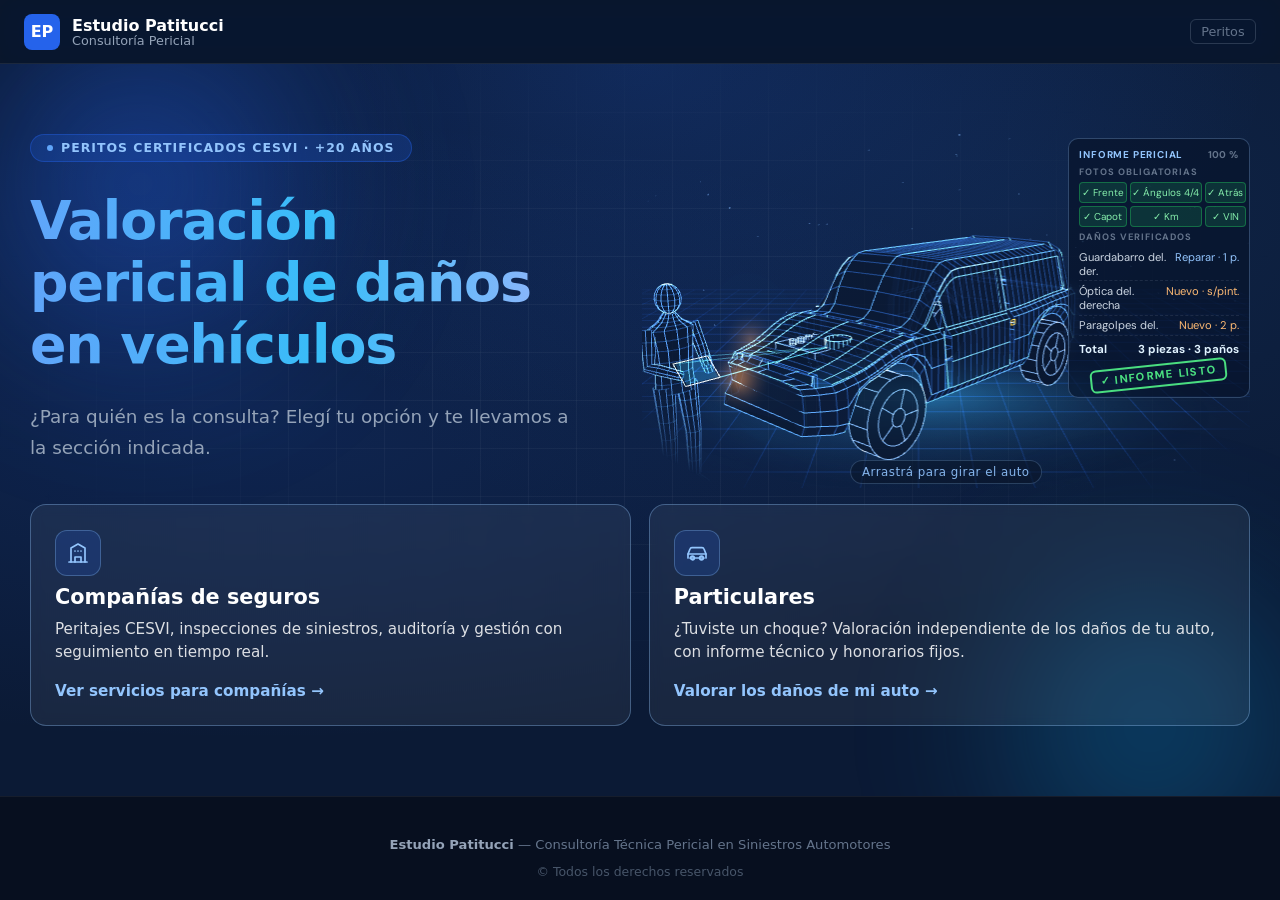
==== commit 0241e528: "Add files via upload" ====
--- a/index.html
+++ b/index.html
@@ -58,10 +58,6 @@
     "Consultoría pericial CESVI",
     "Auditoría de daños materiales",
     "Homologación CESVI"
-  ],
-  "sameAs": [
-    "https://www.linkedin.com/company/estudio-patitucci",
-    "https://www.instagram.com/estudiopatitucci"
   ]
 }
 </script>
@@ -78,13 +74,31 @@
 <link rel="stylesheet" href="./styles.css">
 <script>
 (function(){
-  if(location.search.indexOf("taller=")!==-1){
+  if(location.search.indexOf("taller=")!==-1||location.search.indexOf("cotiza=")!==-1){
     var st=document.createElement("style");
     st.textContent="#landing-page,#screen-login{display:none!important}";
     document.head.appendChild(st);
   }
 })();
 </script>
+<style id="portada-css">
+.lp-hero{min-height:calc(100svh - 64px - 104px);flex-shrink:0;padding:3rem 1.25rem}
+.lp-footer{margin-top:auto}
+.lp-hero-content{max-width:920px}
+.fork{display:grid;grid-template-columns:1fr 1fr;gap:1.1rem;margin-top:2.25rem;text-align:left}
+.fork a{display:flex;flex-direction:column;gap:.55rem;text-decoration:none;border-radius:16px;padding:1.6rem 1.5rem;transition:transform .15s,box-shadow .15s}
+.fork a:hover{transform:translateY(-3px)}
+.fk-co{background:rgba(255,255,255,.06);border:1px solid rgba(147,197,253,.35);color:#fff}
+.fk-pa{background:rgba(255,255,255,.06);border:1px solid rgba(147,197,253,.35);color:#fff}
+.fk-ico{font-size:1.7rem}.fk-t{font-size:1.3rem;font-weight:800}.fk-d{font-size:.95rem;line-height:1.5;opacity:.85}
+.fk-b{margin-top:auto;padding-top:.6rem;font-weight:700;font-size:.95rem}
+.fk-co .fk-b,.fk-pa .fk-b{color:#93c5fd}
+@media(max-width:700px){.fork{grid-template-columns:1fr}}
+.lp-nav-links a.lp-nav-peritos{color:#64748b;font-size:.8rem;padding:.25rem .65rem;border:1px solid rgba(148,163,184,.25);border-radius:6px}
+.lp-nav-links a.lp-nav-peritos:hover{color:#cbd5e1;border-color:rgba(148,163,184,.5)}
+@media(max-width:700px){.lp-nav{padding:0 .9rem}.lp-nav-links{display:flex;gap:.6rem}.lp-nav-links a:not(.lp-nav-peritos){display:none}.lp-nav-name{white-space:nowrap}}
+.lp-hero-title{text-wrap:balance}
+</style>
 </head>
 <body>
 
@@ -103,227 +117,24 @@
       <div class="lp-nav-name">Estudio Patitucci<span>Consultoría Pericial</span></div>
     </a>
     <div class="lp-nav-links">
-      <a href="#" onclick="document.getElementById('lp-sobre').scrollIntoView({behavior:'smooth'});return false">Sobre nosotros</a>
-      <a href="#" onclick="document.querySelector('.lp-services').scrollIntoView({behavior:'smooth'});return false">Servicios</a>
-      <a href="#" onclick="document.getElementById('lp-contacto').scrollIntoView({behavior:'smooth'});return false">Contacto</a>
+      <a href="#" class="lp-nav-peritos" onclick="lpShowLogin();return false">Peritos</a>
     </div>
-    <button class="lp-btn-nav" onclick="lpShowLogin()">Ingresar →</button>
   </nav>
   <section class="lp-hero">
     <div class="lp-hero-bg"></div>
     <div class="lp-hero-grid"></div>
     <div class="lp-hero-content">
-      <div class="lp-hero-badge">Peritos certificados CESVI</div>
-      <h1 class="lp-hero-title">Consultoría Técnica Pericial<span class="lp-hl">en Siniestros Automotores</span></h1>
-      <p class="lp-hero-sub">Nuestro equipo de peritos certificados brinda servicios de análisis, valoración y dictamen técnico de siniestros para las principales compañías aseguradoras del país.</p>
-      <div class="lp-cta-group">
-        <button class="lp-btn-primary" onclick="lpShowLogin()">🔐 Acceder al sistema</button>
-        <button class="lp-btn-ghost" onclick="document.querySelector('.lp-services').scrollIntoView({behavior:'smooth'})">Ver nuestros servicios ↓</button>
-      </div>
-      <div class="lp-hero-stats">
-        <div><div class="lp-stat-number">100%</div><div class="lp-stat-label">Peritos CESVI</div></div>
-        <div style="text-align:center"><div class="lp-stat-number" style="display:flex;align-items:center;justify-content:center"><svg width="32" height="32" viewBox="0 0 24 24" fill="none" stroke="#fff" stroke-width="1.5" stroke-linecap="round" stroke-linejoin="round"><path d="M12 22s8-4 8-10V5l-8-3-8 3v7c0 6 8 10 8 10z"/><path d="M9 12l2 2 4-4"/></svg></div><div class="lp-stat-label">Principales Aseguradoras</div></div>
-        <div><div class="lp-stat-number">⚡</div><div class="lp-stat-label">Gestión ágil y eficiente</div></div>
-      </div>
-    </div>
-  </section>
-  <!-- SOBRE NOSOTROS -->
-  <section class="lp-sobre" id="lp-sobre">
-    <div class="lp-sobre-inner">
-      <div class="lp-sobre-text">
-        <div class="lp-section-tag">Quiénes somos</div>
-        <h2 class="lp-section-title" style="text-align:left">Sobre Nosotros</h2>
-        <p>Con más de 20 años de trayectoria, somos expertos en la gestión integral de siniestros. Asesoramos a compañías de seguros, siempre priorizando la responsabilidad, la honestidad y la adaptabilidad para ofrecer soluciones eficientes y personalizadas.</p>
-        <p>Nuestra prioridad es garantizar la satisfacción de nuestros clientes.</p>
-      </div>
-      <div class="lp-sobre-years">
-        <div class="lp-sobre-num">+20</div>
-        <div class="lp-sobre-label">Años de trayectoria</div>
-        <div class="lp-sobre-sub">Expertos en gestión integral de siniestros para las principales aseguradoras del país</div>
-      </div>
-    </div>
-  </section>
-
-  <!-- MISIÓN / VISIÓN / VALORES -->
-  <section class="lp-mvv">
-    <div class="lp-section-header">
-      <div class="lp-section-tag">Nuestra esencia</div>
-      <h2 class="lp-section-title">Misión, Visión y Valores</h2>
-      <p class="lp-section-desc" style="margin-top:.75rem">Integridad. Dedicación. Excelencia. Adaptabilidad.</p>
-    </div>
-    <div class="lp-mvv-grid">
-      <div class="lp-mvv-card">
-        <div class="lp-mvv-icon"><svg width="26" height="26" viewBox="0 0 24 24" fill="none" stroke="#2563eb" stroke-width="1.5" stroke-linecap="round" stroke-linejoin="round"><circle cx="12" cy="12" r="10"/><circle cx="12" cy="12" r="6"/><circle cx="12" cy="12" r="2"/></svg></div>
-        <div class="lp-mvv-title">Misión</div>
-        <p class="lp-mvv-text">Brindar un servicio de peritaje automotriz independiente, objetivo y transparente, asegurando la correcta valoración de los daños y contribuyendo a la resolución eficiente de los siniestros.</p>
-      </div>
-      <div class="lp-mvv-card">
-        <div class="lp-mvv-icon"><svg width="26" height="26" viewBox="0 0 24 24" fill="none" stroke="#2563eb" stroke-width="1.5" stroke-linecap="round" stroke-linejoin="round"><path d="M1 12s4-8 11-8 11 8 11 8-4 8-11 8-11-8-11-8z"/><circle cx="12" cy="12" r="3"/></svg></div>
-        <div class="lp-mvv-title">Visión</div>
-        <p class="lp-mvv-text">Colaborar a un sistema justo y transparente donde el peritaje automotor sea un proceso ágil, contribuyendo a la mejora continua de la industria aseguradora.</p>
-      </div>
-      <div class="lp-mvv-card">
-        <div class="lp-mvv-icon"><svg width="26" height="26" viewBox="0 0 24 24" fill="none" stroke="#2563eb" stroke-width="1.5" stroke-linecap="round" stroke-linejoin="round"><path d="M6 3h12l4 6-10 13L2 9z"/><path d="M2 9h20"/><path d="M6 3l4 6M18 3l-4 6"/></svg></div>
-        <div class="lp-mvv-title">Valores</div>
-        <p class="lp-mvv-text">Integridad. Dedicación. Excelencia. Adaptabilidad.</p>
-      </div>
-    </div>
-    <div class="lp-valores-grid" style="max-width:1000px;margin:1.5rem auto 0;display:grid;grid-template-columns:repeat(auto-fit,minmax(280px,1fr));gap:1rem">
-      <div class="lp-valor-item">
-        <div class="lp-valor-dot"></div>
-        <div><div class="lp-valor-title">Compromiso</div><div class="lp-valor-text">Asumir con responsabilidad cada caso, brindando un servicio de calidad y cumpliendo con los plazos establecidos.</div></div>
-      </div>
-      <div class="lp-valor-item">
-        <div class="lp-valor-dot"></div>
-        <div><div class="lp-valor-title">Servicio al cliente</div><div class="lp-valor-text">Atender las necesidades de asegurados y aseguradoras con empatía, respeto y profesionalismo.</div></div>
-      </div>
-      <div class="lp-valor-item">
-        <div class="lp-valor-dot"></div>
-        <div><div class="lp-valor-title">Actualización constante</div><div class="lp-valor-text">Mantenerse al día con las últimas novedades en vehículos, tecnologías y regulaciones del sector asegurador.</div></div>
-      </div>
-    </div>
-  </section>
-
-  <section class="lp-services">
-    <div class="lp-section-header">
-      <div class="lp-section-tag">Lo que hacemos</div>
-      <h2 class="lp-section-title">Nuestros Servicios Periciales</h2>
-      <p class="lp-section-desc">Soluciones técnicas especializadas para la valoración y dictamen de siniestros automotores bajo estándares de calidad internacional.</p>
-    </div>
-    <div class="lp-services-grid">
-      <div class="lp-svc-card">
-        <div class="lp-svc-icon">📋</div>
-        <div class="lp-svc-title">Peritajes Técnicos CESVI</div>
-        <p class="lp-svc-desc">Valoración de daños materiales y dictámenes técnicos realizados exclusivamente por peritos certificados. Informes con respaldo técnico y validez ante grandes aseguradoras.</p>
-        <span class="lp-svc-badge">Certificación CESVI</span>
-      </div>
-      <div class="lp-svc-card">
-        <div class="lp-svc-icon">🔍</div>
-        <div class="lp-svc-title">Auditoría y Consultoría</div>
-        <p class="lp-svc-desc">Verificación física de unidades y detección de inconsistencias técnicas. Asesoramiento especializado para compañías aseguradoras líderes del mercado.</p>
-        <span class="lp-svc-badge">Prevención de fraude</span>
-      </div>
-      <div class="lp-svc-card">
-        <div class="lp-svc-icon">🛡️</div>
-        <div class="lp-svc-title">Inspecciones de Siniestros</div>
-        <p class="lp-svc-desc">Realizamos inspecciones remotas y presenciales, negociaciones y cierres, destrucciones totales, gestión de rezagos e investigación de posibles fraudes.</p>
-        <span class="lp-svc-badge">Div. Seguros</span>
-      </div>
-    </div>
-  </section>
-  <!-- NUESTRO PROCESO -->
-  <section class="lp-proceso" id="lp-proceso">
-    <div class="lp-section-header">
-      <div class="lp-section-tag">Cómo trabajamos</div>
-      <h2 class="lp-section-title">Nuestro Proceso</h2>
-      <p class="lp-section-desc">Un flujo previsible y trazable: la aseguradora sabe en todo momento en qué etapa está cada siniestro.</p>
-    </div>
-    <div class="lp-timeline">
-      <div class="lp-step">
-        <div class="lp-step-num">01</div>
-        <h3>Recepción</h3>
-        <p>Recibimos el siniestro y validamos la documentación de la aseguradora en el día.</p>
-      </div>
-      <div class="lp-step">
-        <div class="lp-step-num">02</div>
-        <h3>Inspección</h3>
-        <p>Relevamiento técnico del vehículo, presencial o remoto, con registro fotográfico completo.</p>
-      </div>
-      <div class="lp-step">
-        <div class="lp-step-num">03</div>
-        <h3>Informe CESVI</h3>
-        <p>Auditoría de daños y presupuesto homologado bajo norma CESVI, con respaldo técnico.</p>
-      </div>
-      <div class="lp-step">
-        <div class="lp-step-num">04</div>
-        <h3>Entrega</h3>
-        <p>Informe final cerrado y trazable, con un tiempo de entrega promedio de 24/48 hs.</p>
-      </div>
-    </div>
-  </section>
-
-  <!-- POR QUÉ ELEGIRNOS -->
-  <section class="lp-porque">
-    <div class="lp-section-header">
-      <div class="lp-section-tag">Nuestras ventajas</div>
-      <h2 class="lp-section-title">¿Por qué elegirnos?</h2>
-    </div>
-    <div class="lp-porque-grid">
-      <div class="lp-pq-item"><div class="lp-pq-check"><svg width="18" height="18" viewBox="0 0 24 24" fill="none" stroke="white" stroke-width="1.8" stroke-linecap="round" stroke-linejoin="round"><rect x="3" y="3" width="18" height="13" rx="2"/><path d="M9 21h6M12 16v5"/><path d="M7 8h10M7 12h6"/></svg></div><span class="lp-pq-text">Staff de inspectores certificados en CESVI</span></div>
-      <div class="lp-pq-item"><div class="lp-pq-check"><svg width="18" height="18" viewBox="0 0 24 24" fill="none" stroke="white" stroke-width="1.8" stroke-linecap="round" stroke-linejoin="round"><rect x="2" y="3" width="20" height="13" rx="2"/><path d="M2 20h20"/></svg></div><span class="lp-pq-text">Equipo administrativo para satisfacer las demandas online</span></div>
-      <div class="lp-pq-item"><div class="lp-pq-check"><svg width="18" height="18" viewBox="0 0 24 24" fill="none" stroke="white" stroke-width="1.8" stroke-linecap="round" stroke-linejoin="round"><path d="M12 2C8.13 2 5 5.13 5 9c0 5.25 7 13 7 13s7-7.75 7-13c0-3.87-3.13-7-7-7z"/><circle cx="12" cy="9" r="2.5"/></svg></div><span class="lp-pq-text">Amplia cobertura de servicio en zona GBA y CABA</span></div>
-      <div class="lp-pq-item"><div class="lp-pq-check"><svg width="18" height="18" viewBox="0 0 24 24" fill="none" stroke="white" stroke-width="1.8" stroke-linecap="round" stroke-linejoin="round"><path d="M12 22s8-4 8-10V5l-8-3-8 3v7c0 6 8 10 8 10z"/><circle cx="11" cy="11" r="2.5"/><path d="M13.5 13.5l1.5 1.5"/></svg></div><span class="lp-pq-text">Detección temprana de fraudes</span></div>
-      <div class="lp-pq-item"><div class="lp-pq-check"><svg width="18" height="18" viewBox="0 0 24 24" fill="none" stroke="white" stroke-width="1.8" stroke-linecap="round" stroke-linejoin="round"><polyline points="22 17 13 8 9 12 2 7"/><polyline points="16 17 22 17 22 11"/></svg></div><span class="lp-pq-text">Reducción de costo por siniestro</span></div>
-      <div class="lp-pq-item"><div class="lp-pq-check"><svg width="18" height="18" viewBox="0 0 24 24" fill="none" stroke="white" stroke-width="1.8" stroke-linecap="round" stroke-linejoin="round"><circle cx="12" cy="12" r="10"/><polyline points="12 6 12 12 16 14"/></svg></div><span class="lp-pq-text">Cumplimiento de plazos establecidos</span></div>
-    </div>
-  </section>
-
-  <!-- SISTEMA -->
-  <section class="lp-sistema">
-    <div class="lp-sistema-inner">
-      <div class="lp-section-tag">Sistema propio</div>
-      <h2>Cada siniestro, bajo control en tiempo real.</h2>
-      <p class="lp-sistema-desc">Cada inspección vive en nuestro sistema con estado actualizado. La aseguradora sabe exactamente en qué etapa está cada caso, sin llamados ni mails de seguimiento.</p>
-      <ul class="lp-sistema-list">
-        <li><div class="lp-sistema-check">✓</div>Estado de cada caso actualizado en tiempo real</li>
-        <li><div class="lp-sistema-check">✓</div>Registro fotográfico y trazabilidad total del siniestro</li>
-        <li><div class="lp-sistema-check">✓</div>Carga directa en los sistemas de la aseguradora</li>
-      </ul>
-    </div>
-  </section>
-
-  <!-- CONTACTO -->
-  <section class="lp-contacto" id="lp-contacto">
-    <div class="lp-section-header">
-      <div class="lp-section-tag">Escribinos</div>
-      <h2 class="lp-section-title">Contacto</h2>
-      <p class="lp-section-desc">¿Sos una aseguradora o necesitás más información? Contactanos.</p>
-    </div>
-    <div class="lp-contacto-inner">
-      <div class="lp-contacto-email">
-        <span style="font-size:1.25rem">✉️</span>
-        <a href="mailto:patitucciestudio@gmail.com">patitucciestudio@gmail.com</a>
-      </div>
-      <form class="lp-form" onsubmit="lpEnviarContacto(event)">
-        <input type="text" id="lp-nombre" placeholder="Tu nombre *" required>
-        <input type="email" id="lp-email" placeholder="Tu email *" inputmode="email" required>
-        <input type="text" id="lp-empresa" placeholder="Empresa / Compañía">
-        <input type="tel" id="lp-telefono" placeholder="Teléfono" inputmode="tel" pattern="[0-9+\-() ]{7,20}" oninput="this.value=this.value.replace(/[^0-9+\-()\ ]/g,'').slice(0,20)">
-        <textarea id="lp-mensaje" placeholder="Tu mensaje... *" required></textarea>
-        <button type="submit">Enviar mensaje →</button>
-      </form>
-    </div>
-  </section>
-
-  <section class="lp-certifications">
-    <div class="lp-cert-inner">
-      <div>
-        <div class="lp-section-tag">Nuestra formación</div>
-        <h2 class="lp-section-title" style="font-size:1.75rem">Equipo certificado y con experiencia comprobada</h2>
-        <p class="lp-section-desc" style="text-align:left">Todos los integrantes del equipo son peritos formados y certificados por CESVI, con trayectoria en compañías aseguradoras líderes del mercado argentino.</p>
-        <ul class="lp-cert-list">
-          <li>Peritos certificados por CESVI Argentina</li>
-          <li>Experiencia con grandes aseguradoras líderes</li>
-          <li>Estándares de valoración internacionales</li>
-          <li>Identificación y verificación de unidades</li>
-        </ul>
-      </div>
-      <div class="lp-cert-cards">
-        <div class="lp-cert-card"><div class="lp-cert-card-icon">🏆</div><div class="lp-cert-card-title">CESVI</div><div class="lp-cert-card-sub">Certificación oficial</div></div>
-        <div class="lp-cert-card"><div class="lp-cert-card-icon">⚡</div><div class="lp-cert-card-title">24/48 hs</div><div class="lp-cert-card-sub">Respuesta máx.</div></div>
+      <div class="lp-hero-badge">Peritos certificados CESVI · +20 años</div>
+      <h1 class="lp-hero-title">Valoración pericial de daños<span class="lp-hl">en vehículos</span></h1>
+      <div class="fx3d-stage" aria-hidden="true"><svg viewBox="0 0 500 200" preserveAspectRatio="xMidYMid meet" fill="none" stroke-linejoin="round"><ellipse cx="250" cy="180" rx="230" ry="9" fill="rgba(56,189,248,.18)"/><path d="M52.0,107.6 L56.4,107.5 L60.8,107.1 L65.2,106.6 L69.6,105.9 L74.0,105.0 L78.4,104.0 L82.8,102.9 L87.2,101.7 L91.6,100.4 L96.0,99.0 L100.4,97.6 L104.8,96.2 L109.2,94.7 L113.6,93.3 L118.0,92.0 L122.4,90.7 L126.8,89.4 L131.2,88.3 L135.6,87.3 L140.0,86.4 L144.4,85.7 L148.8,85.2 L153.2,84.8 L157.6,84.7 L162.0,84.0 L166.4,81.9 L170.8,78.7 L175.2,74.5 L179.6,69.7 L184.0,64.3 L188.4,58.6 L192.8,52.8 L197.2,47.1 L201.6,41.7 L206.0,36.8 L210.4,32.7 L214.8,29.5 L219.2,27.4 L223.6,26.6 L228.0,26.6 L232.4,26.6 L236.8,26.6 L241.2,26.6 L245.6,26.6 L250.0,26.6 L254.4,26.6 L258.8,26.6 L263.2,26.6 L267.6,26.6 L272.0,26.6 L276.4,26.6 L280.8,26.6 L285.2,26.6 L289.6,26.6 L294.0,26.6 L298.4,26.6 L302.8,26.6 L307.2,26.6 L311.6,26.6 L316.0,26.6 L320.4,26.6 L324.8,26.6 L329.2,26.6 L333.6,26.6 L338.0,26.6 L342.4,26.6 L346.8,26.6 L351.2,26.6 L355.6,26.6 L360.0,26.6 L364.4,26.6 L368.8,26.6 L373.2,26.6 L377.6,26.6 L382.0,26.6 L386.4,26.6 L390.8,26.6 L395.2,26.6 L399.6,26.6 L404.0,26.6 L408.4,26.6 L412.8,26.6 L417.2,29.0 L421.6,35.3 L426.0,44.1 L430.4,54.1 L434.8,64.5 L439.2,74.6 L443.6,82.2 L448.0,84.7 L448.0,144.6 L443.6,144.6 L439.2,144.6 L434.8,144.6 L430.4,144.6 L426.0,144.6 L421.6,144.6 L417.2,123.6 L412.8,116.4 L408.4,111.4 L404.0,107.6 L399.6,104.7 L395.2,102.5 L390.8,100.8 L386.4,99.7 L382.0,99.0 L377.6,98.8 L373.2,99.0 L368.8,99.7 L364.4,100.8 L360.0,102.5 L355.6,104.7 L351.2,107.6 L346.8,111.4 L342.4,116.4 L338.0,123.6 L333.6,142.8 L329.2,144.6 L324.8,144.6 L320.4,144.6 L316.0,144.6 L311.6,144.6 L307.2,144.6 L302.8,144.6 L298.4,144.6 L294.0,144.6 L289.6,144.6 L285.2,144.6 L280.8,144.6 L276.4,144.6 L272.0,144.6 L267.6,144.6 L263.2,144.6 L258.8,144.6 L254.4,144.6 L250.0,144.6 L245.6,144.6 L241.2,144.6 L236.8,144.6 L232.4,144.6 L228.0,144.6 L223.6,144.6 L219.2,144.6 L214.8,144.6 L210.4,144.6 L206.0,144.6 L201.6,144.6 L197.2,144.6 L192.8,144.6 L188.4,144.6 L184.0,144.6 L179.6,144.6 L175.2,144.6 L170.8,144.6 L166.4,123.6 L162.0,116.4 L157.6,111.4 L153.2,107.6 L148.8,104.7 L144.4,102.5 L140.0,100.8 L135.6,99.7 L131.2,99.7 L126.8,100.9 L122.4,102.1 L118.0,103.4 L113.6,104.8 L109.2,106.2 L104.8,107.6 L100.4,109.0 L96.0,111.4 L91.6,116.4 L87.2,123.6 L82.8,144.6 L78.4,144.6 L74.0,144.6 L69.6,144.6 L65.2,144.6 L60.8,144.6 L56.4,144.6 L52.0,144.6Z" stroke="#60a5fa" stroke-width="1.6"/><path d="M52.0,107.6 L56.4,107.5 L60.8,107.1 L65.2,106.6 L69.6,105.9 L74.0,105.0 L78.4,104.0 L82.8,102.9 L87.2,101.7 L91.6,100.4 L96.0,99.0 L100.4,97.6 L104.8,96.2 L109.2,94.7 L113.6,93.3 L118.0,92.0 L122.4,90.7 L126.8,89.4 L131.2,88.3 L135.6,87.3 L140.0,86.4 L144.4,85.7 L148.8,85.2 L153.2,84.8 L157.6,84.7 L162.0,84.7 L166.4,84.7 L170.8,84.7 L175.2,84.7 L179.6,84.7 L184.0,84.7 L188.4,84.7 L192.8,84.7 L197.2,84.7 L201.6,84.7 L206.0,84.7 L210.4,84.7 L214.8,84.7 L219.2,84.7 L223.6,84.7 L228.0,84.7 L232.4,84.7 L236.8,84.7 L241.2,84.7 L245.6,84.7 L250.0,84.7 L254.4,84.7 L258.8,84.7 L263.2,84.7 L267.6,84.7 L272.0,84.7 L276.4,84.7 L280.8,84.7 L285.2,84.7 L289.6,84.7 L294.0,84.7 L298.4,84.7 L302.8,84.7 L307.2,84.7 L311.6,84.6 L316.0,84.5 L320.4,84.3 L324.8,84.1 L329.2,83.9 L333.6,83.6 L338.0,83.4 L342.4,83.0 L346.8,82.7 L351.2,82.4 L355.6,82.1 L360.0,81.8 L364.4,81.4 L368.8,81.1 L373.2,80.8 L377.6,80.5 L382.0,80.3 L386.4,80.0 L390.8,79.8 L395.2,79.7 L399.6,79.5 L404.0,79.5 L408.4,79.4 L412.8,79.4 L417.2,79.4 L421.6,79.4 L426.0,79.4 L430.4,79.4 L434.8,80.3 L439.2,82.1 L443.6,83.9 L448.0,84.7" stroke="#3b82f6" stroke-width="1"/><path d="M179.6,72.7 L184.0,68.4 L188.4,63.8 L192.8,59.2 L197.2,54.6 L201.6,50.3 L206.0,46.4 L210.4,43.1 L214.8,40.5 L219.2,38.8 L223.6,38.3 L228.0,38.3 L232.4,38.3 L236.8,38.3 L241.2,38.3 L245.6,38.3 L250.0,38.3 L254.4,38.3 L258.8,38.3 L263.2,38.3 L267.6,38.3 L272.0,38.3 L276.4,38.3 L280.8,38.3 L285.2,38.3 L289.6,38.3 L294.0,38.3 L298.4,38.3 L302.8,38.3 L307.2,38.3 L311.6,38.2 L316.0,38.2 L320.4,38.2 L324.8,38.1 L329.2,38.1 L333.6,38.0 L338.0,38.0 L342.4,37.9 L346.8,37.9 L351.2,37.8 L355.6,37.7 L360.0,37.7 L364.4,37.6 L368.8,37.5 L373.2,37.5 L377.6,37.4 L382.0,37.4 L386.4,37.3 L390.8,37.3 L395.2,37.2 L399.6,37.2 L404.0,37.2 L408.4,37.2 L408.4,75.9 L404.0,75.9 L399.6,76.0 L395.2,76.1 L390.8,76.3 L386.4,76.5 L382.0,76.7 L377.6,77.0 L373.2,77.3 L368.8,77.6 L364.4,77.9 L360.0,78.2 L355.6,78.6 L351.2,78.9 L346.8,79.2 L342.4,79.5 L338.0,79.8 L333.6,80.1 L329.2,80.4 L324.8,80.6 L320.4,80.8 L316.0,81.0 L311.6,81.1 L307.2,81.2 L302.8,81.2 L298.4,81.2 L294.0,81.2 L289.6,81.2 L285.2,81.2 L280.8,81.2 L276.4,81.2 L272.0,81.2 L267.6,81.2 L263.2,81.2 L258.8,81.2 L254.4,81.2 L250.0,81.2 L245.6,81.2 L241.2,81.2 L236.8,81.2 L232.4,81.2 L228.0,81.2 L223.6,81.2 L219.2,81.2 L214.8,81.2 L210.4,81.2 L206.0,81.2 L201.6,81.2 L197.2,81.2 L192.8,81.2 L188.4,81.2 L184.0,81.2 L179.6,81.2Z" stroke="#7dd3fc" stroke-width="1.3"/><circle cx="126.8" cy="142.8" r="35.2" stroke="#93c5fd" stroke-width="1.6"/><circle cx="126.8" cy="142.8" r="23.8" stroke="#93c5fd" stroke-width="1"/><circle cx="377.6" cy="142.8" r="35.2" stroke="#93c5fd" stroke-width="1.6"/><circle cx="377.6" cy="142.8" r="23.8" stroke="#93c5fd" stroke-width="1"/></svg></div>
+      <p class="lp-hero-sub">¿Para quién es la consulta? Elegí tu opción y te llevamos a la sección indicada.</p>
+      <div class="fork">
+        <a class="fk-co" href="./companias/"><span class="fk-ico">🏢</span><span class="fk-t">Compañías de seguros</span><span class="fk-d">Peritajes CESVI, inspecciones de siniestros, auditoría y gestión con seguimiento en tiempo real.</span><span class="fk-b">Ver servicios para compañías →</span></a>
+        <a class="fk-pa" href="./particulares/"><span class="fk-ico">🚗</span><span class="fk-t">Particulares</span><span class="fk-d">¿Tuviste un choque? Valoración independiente de los daños de tu auto, con informe técnico y honorarios fijos.</span><span class="fk-b">Valorar los daños de mi auto →</span></a>
       </div>
     </div>
   </section>
   <footer class="lp-footer">
-    <div class="lp-footer-social">
-      <span class="lp-footer-social-label">Seguinos</span>
-      <a href="#" class="lp-social-btn lp-social-li" aria-label="LinkedIn">
-        <svg width="20" height="20" viewBox="0 0 24 24" fill="currentColor"><path d="M20.447 20.452h-3.554v-5.569c0-1.328-.027-3.037-1.852-3.037-1.853 0-2.136 1.445-2.136 2.939v5.667H9.351V9h3.414v1.561h.046c.477-.9 1.637-1.85 3.37-1.85 3.601 0 4.267 2.37 4.267 5.455v6.286zM5.337 7.433a2.062 2.062 0 01-2.063-2.065 2.064 2.064 0 112.063 2.065zm1.782 13.019H3.555V9h3.564v11.452zM22.225 0H1.771C.792 0 0 .774 0 1.729v20.542C0 23.227.792 24 1.771 24h20.451C23.2 24 24 23.227 24 22.271V1.729C24 .774 23.2 0 22.222 0h.003z"/></svg>
-      </a>
-      <a href="#" class="lp-social-btn lp-social-ig" aria-label="Instagram">
-        <svg width="20" height="20" viewBox="0 0 24 24" fill="currentColor"><path d="M12 2.163c3.204 0 3.584.012 4.85.07 3.252.148 4.771 1.691 4.919 4.919.058 1.265.069 1.645.069 4.849 0 3.205-.012 3.584-.069 4.849-.149 3.225-1.664 4.771-4.919 4.919-1.266.058-1.644.07-4.85.07-3.204 0-3.584-.012-4.849-.07-3.26-.149-4.771-1.699-4.919-4.92-.058-1.265-.07-1.644-.07-4.849 0-3.204.013-3.583.07-4.849.149-3.227 1.664-4.771 4.919-4.919 1.266-.057 1.645-.069 4.849-.069zm0-2.163c-3.259 0-3.667.014-4.947.072-4.358.2-6.78 2.618-6.98 6.98-.059 1.281-.073 1.689-.073 4.948 0 3.259.014 3.668.072 4.948.2 4.358 2.618 6.78 6.98 6.98 1.281.058 1.689.072 4.948.072 3.259 0 3.668-.014 4.948-.072 4.354-.2 6.782-2.618 6.979-6.98.059-1.28.073-1.689.073-4.948 0-3.259-.014-3.667-.072-4.947-.196-4.354-2.617-6.78-6.979-6.98-1.281-.059-1.69-.073-4.949-.073zm0 5.838a6.162 6.162 0 100 12.324 6.162 6.162 0 000-12.324zM12 16a4 4 0 110-8 4 4 0 010 8zm6.406-11.845a1.44 1.44 0 100 2.881 1.44 1.44 0 000-2.881z"/></svg>
-      </a>
-    </div>
     <p class="lp-footer-text"><strong>Estudio Patitucci</strong> — Consultoría Técnica Pericial en Siniestros Automotores</p>
     <p class="lp-footer-copy">© Todos los derechos reservados</p>
   </footer>
@@ -358,9 +169,9 @@
     <div class="login-logo"><h1>Estudio <span>Patitucci</span></h1><p>Sistema de gestión de inspecciones</p></div>
     <div class="card">
       <label>Usuario</label>
-      <select id='login-nombre' style='width:100%;padding:10px;font-size:14px;border-radius:8px;background:var(--bg3);color:var(--text);border:1px solid var(--border);margin-bottom:12px'><option value=''>Seleccioná tu nombre...</option><option>Administrador</option><option>Ignacio</option><option>Matías</option><option>Valentino</option><option>Sebastián</option><option>Mariano</option><option>Bruno</option><option>Majo</option><option>Pablo</option></select>
+      <input type="text" id="login-nombre" placeholder="Tu usuario" autocomplete="username" autocapitalize="none" autocorrect="off" spellcheck="false" style="margin-bottom:12px" onkeydown="if(event.key==='Enter'){event.preventDefault();document.getElementById('login-pass').focus();}"/>
       <label>Contraseña</label>
-      <input type="password" id="login-pass" placeholder="••••••" onkeydown="if(event.key==='Enter')doLogin()"/>
+      <input type="password" id="login-pass" placeholder="••••••" autocomplete="current-password" onkeydown="if(event.key==='Enter')doLogin()"/>
       <button class="btn-primary" onclick="doLogin()" style="width:100%;margin-top:20px;padding:12px;font-size:14px">Ingresar</button>
       <div id="login-error" class="msg err" style="text-align:center"></div>
     </div>
@@ -368,16 +179,42 @@
 </div>
 
 <!-- SELECCION DE COMPANIA -->
-<div id="screen-cia" style="display:none;min-height:100vh;align-items:center;justify-content:center">
-  <div class="login-box">
-    <div class="login-logo"><h1>Estudio <span>Patitucci</span></h1><p id="cia-bienvenida">Eleg&iacute; la compa&ntilde;&iacute;a</p></div>
-    <div class="card" style="text-align:center">
-      <p style="font-size:14px;color:var(--text2);margin-bottom:18px">&iquest;Con qu&eacute; compa&ntilde;&iacute;a vas a trabajar?</p>
-      <div style="display:flex;flex-direction:column;gap:12px">
-        <button class="btn-primary" style="width:100%;padding:16px;font-size:16px;font-weight:600" onclick="elegirCia('provincia')">Provincia<span style="display:block;font-size:11px;font-weight:400;opacity:.85;margin-top:2px">Provincia Seguros + Auto Reclamo</span></button>
-        <button class="btn-primary" style="width:100%;padding:16px;font-size:16px;font-weight:600;background:#16a34a" onclick="elegirCia('rivadavia')">Rivadavia<span style="display:block;font-size:11px;font-weight:400;opacity:.85;margin-top:2px">Seguros Rivadavia</span></button>
-      </div>
-      <button class="btn-secondary btn-sm" style="margin-top:18px" onclick="logout()">&larr; Salir</button>
+<div id="screen-cia" style="display:none;min-height:100vh;align-items:center;justify-content:center;padding:20px">
+  <style>
+    #screen-cia .cia-card{background:var(--bg2,#161b26);border:1px solid var(--border,#262c3a);border-radius:22px;padding:32px 26px 26px;max-width:430px;width:100%;box-shadow:0 26px 70px rgba(0,0,0,.5)}
+    #screen-cia .cia-av{width:56px;height:56px;border-radius:50%;display:flex;align-items:center;justify-content:center;font-size:23px;font-weight:700;color:#fff;background:linear-gradient(135deg,#4f7cff,#7b5cff);margin:0 auto 16px;box-shadow:0 8px 22px rgba(79,124,255,.45)}
+    #screen-cia .cia-opt{display:flex;align-items:center;gap:14px;width:100%;text-align:left;border:1px solid var(--border,#262c3a);border-radius:15px;padding:15px 18px;background:var(--bg3,#1c2230);cursor:pointer;transition:transform .14s ease,border-color .14s ease,box-shadow .14s ease}
+    #screen-cia .cia-opt:hover{transform:translateY(-2px);box-shadow:0 12px 28px rgba(0,0,0,.4)}
+    #screen-cia .cia-opt:active{transform:translateY(0)}
+    #screen-cia .cia-prov:hover{border-color:#4f7cff}
+    #screen-cia .cia-riv:hover{border-color:#16a34a}
+    #screen-cia .cia-ic{width:44px;height:44px;border-radius:12px;display:flex;align-items:center;justify-content:center;font-size:21px;flex-shrink:0}
+    #screen-cia .cia-prov .cia-ic{background:rgba(79,124,255,.16);color:#6e9bff}
+    #screen-cia .cia-riv .cia-ic{background:rgba(22,163,74,.18);color:#3ecd77}
+    #screen-cia .cia-tt{display:block;font-size:16px;font-weight:700;color:var(--text,#fff);line-height:1.15}
+    #screen-cia .cia-sb{display:block;font-size:12px;color:var(--text2,#9aa3b5);margin-top:3px}
+    #screen-cia .cia-arrow{margin-left:auto;color:var(--text3,#5a6478);font-size:17px;font-weight:600}
+    #screen-cia .cia-opt:hover .cia-arrow{color:var(--text,#fff)}
+  </style>
+  <div class="cia-card">
+    <div class="cia-av" id="cia-avatar">A</div>
+    <h1 style="font-size:22px;font-weight:700;text-align:center;margin:0 0 3px;color:var(--text,#fff)">Estudio <span style="color:#4f7cff">Patitucci</span></h1>
+    <p id="cia-bienvenida" style="text-align:center;font-size:13px;color:var(--text2,#9aa3b5);margin:0 0 24px">Hola</p>
+    <p style="text-align:center;font-size:11px;color:var(--text3,#5a6478);text-transform:uppercase;letter-spacing:.1em;margin:0 0 14px">Eleg&iacute; la compa&ntilde;&iacute;a</p>
+    <div style="display:flex;flex-direction:column;gap:12px">
+      <button class="cia-opt cia-prov" onclick="elegirCia('provincia')">
+        <span class="cia-ic">&#x1F3E2;</span>
+        <span><span class="cia-tt">Provincia</span><span class="cia-sb">Provincia Seguros</span></span>
+        <span class="cia-arrow">&rarr;</span>
+      </button>
+      <button class="cia-opt cia-riv" onclick="elegirCia('rivadavia')">
+        <span class="cia-ic">&#x1F3E2;</span>
+        <span><span class="cia-tt">Rivadavia</span><span class="cia-sb">Seguros Rivadavia</span></span>
+        <span class="cia-arrow">&rarr;</span>
+      </button>
+    </div>
+    <div style="text-align:center;margin-top:22px">
+      <button onclick="logout()" style="background:none;border:none;color:var(--text3,#5a6478);font-size:13px;cursor:pointer;padding:6px 12px">&larr; Salir</button>
     </div>
   </div>
 </div>
@@ -608,17 +445,20 @@
             </div>
           </div>
 
+          <div class="card" id="bloque-pericial" style="display:none;border:1px solid rgba(28,110,164,.4)">
+            <p class="section-title">⚡ Carga directa (Provincia Pericial)</p>
+            <p style="font-size:13px;color:var(--text2);margin-bottom:12px">Genera la inspección a nombre de <strong>MARIANO</strong>, abre el calculador con el Informe ORION ya importado y la deja <strong style="color:var(--green)">Cerrada</strong> al guardar. Todo en un paso.</p>
+            <button class="btn-primary" style="background:#1c6ea4" onclick="guardarPericialRelevar()">⚡ Generar y cargar relevamiento</button>
+            <div id="msg-pericial" class="msg" style="display:block;margin-top:8px"></div>
+          </div>
+
           <div class="card">
             <p class="section-title">Asignar inspector</p>
             <div class="insp-grid" id="insp-btns">
-              <button class="insp-btn" onclick="selInsp('Ignacio')">Ignacio</button>
-              <button class="insp-btn" onclick="selInsp('Matías')">Matías</button>
-              <button class="insp-btn" onclick="selInsp('Valentino')">Valentino</button>
-              <button class="insp-btn" onclick="selInsp('Sebastián')">Sebastián</button>
-              <button class="insp-btn" onclick="selInsp('Mariano')">Mariano</button>
-              <button class="insp-btn" onclick="selInsp('Bruno')">Bruno</button>
-              <button class="insp-btn" onclick="selInsp('Majo')">Majo</button>
-              <button class="insp-btn" onclick="selInsp('Pablo')">Pablo</button>
+              <button class="insp-btn" onclick="selInsp('MARIANO')">MARIANO</button>
+      <button class="insp-btn" onclick="selInsp('BRUNO')">BRUNO</button>
+      <button class="insp-btn" onclick="selInsp('VALENTINO')">VALENTINO</button>
+      <button class="insp-btn" onclick="selInsp('MATIAS')">MATIAS</button>
               <button class="insp-btn" id="btn-sel-taller" onclick="selTaller()" style="background:rgba(245,158,11,.12);color:#f59e0b;border:1px solid rgba(245,158,11,.3)">🔧 Taller</button>
             </div>
             <div id="bloque-taller" style="display:none;margin-top:12px">
@@ -662,7 +502,7 @@
             <input type="text" id="buscar-pend" oninput="renderTablaAdmin('pendientes')" placeholder="Buscar..." style="width:160px"/>
             <select id="fil-insp-pend" onchange="renderTablaAdmin('pendientes')" style="width:110px">
               <option value="">Todos</option>
-              <option>Ignacio</option><option>Matías</option><option>Valentino</option><option>Sebastián</option><option>Mariano</option><option>Bruno</option><option>Majo</option><option>Pablo</option>
+              <option>MARIANO</option><option>BRUNO</option><option>VALENTINO</option><option>MATIAS</option>
             </select>
             <select id="fil-cia-pend" onchange="renderTablaAdmin('pendientes')" style="width:150px">
               <option value="">Todas las compañías</option>
@@ -691,7 +531,7 @@
             <input type="text" id="buscar-rev" oninput="renderTablaAdmin('revision')" placeholder="Buscar..." style="width:160px"/>
             <select id="fil-insp-rev" onchange="renderTablaAdmin('revision')" style="width:110px">
               <option value="">Todos</option>
-              <option>Ignacio</option><option>Matías</option><option>Valentino</option><option>Sebastián</option><option>Mariano</option><option>Bruno</option><option>Majo</option><option>Pablo</option>
+              <option>MARIANO</option><option>BRUNO</option><option>VALENTINO</option><option>MATIAS</option>
             </select>
             <select id="fil-cia-rev" onchange="renderTablaAdmin('revision')" style="width:150px">
               <option value="">Todas las compañías</option>
@@ -731,7 +571,7 @@
             <input type="text" id="buscar-resolver" oninput="renderTablaAdmin('resolver')" placeholder="Buscar..." style="width:160px"/>
             <select id="fil-insp-resolver" onchange="renderTablaAdmin('resolver')" style="width:110px">
               <option value="">Todos</option>
-              <option>Ignacio</option><option>Matías</option><option>Valentino</option><option>Sebastián</option><option>Mariano</option><option>Bruno</option><option>Majo</option><option>Pablo</option>
+              <option>MARIANO</option><option>BRUNO</option><option>VALENTINO</option><option>MATIAS</option>
             </select>
             <select id="fil-cia-resolver" onchange="renderTablaAdmin('resolver')" style="width:150px">
               <option value="">Todas las compañías</option>
@@ -785,7 +625,7 @@
           <input type="text" id="buscar-arch" oninput="renderArchivo()" placeholder="Buscar..." style="width:160px"/>
           <select id="fil-insp-arch" onchange="renderArchivo()" style="width:110px">
             <option value="">Todos</option>
-            <option>Ignacio</option><option>Matías</option><option>Valentino</option><option>Sebastián</option><option>Mariano</option><option>Bruno</option><option>Majo</option><option>Pablo</option>
+            <option>MARIANO</option><option>BRUNO</option><option>VALENTINO</option><option>MATIAS</option>
           </select>
           <select id="fil-cia-arch" onchange="renderArchivo()" style="width:150px">
             <option value="">Todas las compañías</option>
@@ -1320,6 +1160,27 @@
   </div>
 </div>
 
+<!-- PORTAL PROVEEDOR (cotizacion de repuestos) -->
+<div id="screen-cotizador" style="display:none;flex-direction:column;min-height:100vh">
+  <div class="topbar">
+    <div class="topbar-logo">Estudio <span>Patitucci</span></div>
+    <div style="flex:1"></div>
+    <span style="font-size:12px;color:#1c6ea4;font-weight:500">&#x1F527; Cotizacion de repuestos</span>
+  </div>
+  <div style="flex:1;padding:20px;max-width:720px;margin:0 auto;width:100%">
+    <div id="cotiz-prov-content"></div>
+  </div>
+</div>
+
+<!-- MODAL COTIZADOR (admin) -->
+<div id="modal-cotiz" class="modal-overlay" onclick="if(event.target===this)cerrarModalCotiz()">
+  <div class="modal-box" style="max-width:860px">
+    <button class="modal-close" onclick="cerrarModalCotiz()">&#10005;</button>
+    <h3 id="modal-cotiz-titulo">Cotizacion de repuestos</h3>
+    <div id="modal-cotiz-cuerpo"></div>
+  </div>
+</div>
+
 <script src="./data-piezas.js"></script>
 <script src="https://cdnjs.cloudflare.com/ajax/libs/xlsx/0.18.5/xlsx.full.min.js"></script>
 <script src="https://cdnjs.cloudflare.com/ajax/libs/pdf.js/3.11.174/pdf.min.js"></script>
@@ -1334,9 +1195,9 @@
 function _sessBorrar(){SESS=null;try{localStorage.removeItem('ep_sess');}catch(e){}}
 function _sesionVencida(){_sessBorrar();try{logout();}catch(e){}_mostrarToastError('Tu sesión venció. Ingresá de nuevo para continuar.',null);}
 function _chkSess(j){if(j&&j.code==='SESSION')_sesionVencida();return j;}
-const INSP_MAILS={'Ignacio':'medinainspecciones@gmail.com','Matías':'mns661590@gmail.com','Valentino':'valentinopatitucci5@gmail.com','Sebastián':'Patitucci.mp@gmail.com','Mariano':'Patitucci.mp@gmail.com','Bruno':'bruno@estudiopatitucci.com','Majo':'sanchezmajo2022@gmail.com','Pablo':'Patitucci.mp@gmail.com'};
+const INSP_MAILS={'MARIANO':'Patitucci.mp@gmail.com','BRUNO':'bruno@estudiopatitucci.com','VALENTINO':'valentinopatitucci5@gmail.com','MATIAS':'mns661590@gmail.com'};
 // Inspectores con permiso para cambiar el estado de sus propios relevamientos
-const INSP_PUEDE_CAMBIAR_ESTADO = ['Mariano','Valentino','Bruno'];
+const INSP_PUEDE_CAMBIAR_ESTADO = ['MARIANO','VALENTINO','BRUNO'];
 // Contraseñas gestionadas 100% en el backend (GAS + Google Sheets "Usuarios")
 // Ya no se usan defaults locales ni localStorage para claves.
 let usuarioActual=null,inspActual=null,inspecciones=[],relId=null,editId=null,fotosPendientes=[],notifVistas={},ciaActual='rivadavia',fotosSubiendo=0;
@@ -1443,8 +1304,8 @@
 async function apiGet(){const r=await _fetchTimeout(API+'?sess='+encodeURIComponent(SESS||''),{},30000);const j=await r.json();if(j&&j.code==='SESSION'){_sesionVencida();throw new Error('sesion');}return j;}
 
 async function doLogin(){
-  const nombre=s('login-nombre').value,pass=s('login-pass').value,err=s('login-error');
-  if(!nombre){err.textContent='Seleccioná tu nombre.';return;}
+  const nombre=s('login-nombre').value.trim(),pass=s('login-pass').value,err=s('login-error');
+  if(!nombre){err.textContent='Ingresá tu usuario.';return;}
   if(!pass){err.textContent='Ingresá tu contraseña.';return;}
   err.textContent='';
   const btn=s('screen-login').querySelector('button.btn-primary');
@@ -1488,12 +1349,13 @@
     }
   }
 
-  if(!res||!res.ok){err.textContent=res&&res.msg?res.msg:'Contraseña incorrecta.';btn.textContent='Ingresar';btn.disabled=false;return;}
-  _sessGuardar(res.sess,nombre,res.rol,res.exp);
+  if(!res||!res.ok){err.textContent=res&&res.msg?res.msg:'Usuario o contraseña incorrectos.';btn.textContent='Ingresar';btn.disabled=false;return;}
+  const nombreOk=res.nombre||nombre; // nombre canónico devuelto por el backend
+  _sessGuardar(res.sess,nombreOk,res.rol,res.exp);
   err.textContent='';
   btn.textContent='Cargando...';
   hide('screen-login');
-  await _entrarApp(nombre);
+  await _entrarApp(nombreOk);
   btn.textContent='Ingresar';btn.disabled=false;
 }
 
@@ -1501,7 +1363,7 @@
 async function _entrarApp(nombre){
   _pendingUser=nombre;
   var _sc=s('screen-cia');_sc.style.display='flex';_sc.style.alignItems='center';_sc.style.justifyContent='center';
-  if(s('cia-bienvenida'))s('cia-bienvenida').textContent='Hola '+nombre;
+  if(s('cia-bienvenida'))s('cia-bienvenida').textContent='Hola '+nombre;if(s('cia-avatar'))s('cia-avatar').textContent=(nombre||'?').charAt(0).toUpperCase();
 }
 async function elegirCia(cia){
   ciaActiva=cia;
@@ -1525,7 +1387,7 @@
     s('perfil-avatar').textContent=nombre[0].toUpperCase();
     s('perfil-mail').textContent=INSP_MAILS[nombre]||'-';
     // Gemini Voice: solo visible para usuarios beta
-    var VOZ_BETA=['Mariano','Bruno'];
+    var VOZ_BETA=['MARIANO','BRUNO'];
     var micBtn=s('voz-mic-btn');
     if(micBtn) micBtn.style.display=VOZ_BETA.indexOf(nombre)>=0?'':'none';
     await cargarInspector();
@@ -1551,7 +1413,7 @@
   s('screen-admin').style.display='none';
   if(autoRefreshTimer){clearInterval(autoRefreshTimer);autoRefreshTimer=null;}
   var _sc=s('screen-cia');_sc.style.display='flex';_sc.style.alignItems='center';_sc.style.justifyContent='center';
-  if(s('cia-bienvenida'))s('cia-bienvenida').textContent='Hola Administrador';
+  if(s('cia-bienvenida'))s('cia-bienvenida').textContent='Hola Administrador';if(s('cia-avatar'))s('cia-avatar').textContent='A';
 }
 
 async function cambiarPassAdmin(){
@@ -2119,7 +1981,7 @@
   }
   html+='<div style="border-top:1px solid var(--border);padding-top:14px;margin-bottom:14px">';
   html+='<p class="section-title">Cambiar estado</p>';
-  if(['Administrador','Mariano','Bruno','Valentino'].indexOf(usuarioActual) !== -1){
+  if(['Administrador','MARIANO','BRUNO','VALENTINO'].indexOf(usuarioActual) !== -1){
     html+='<div style="display:flex;align-items:center;gap:10px;flex-wrap:wrap">';
     html+='<select id="sel-estado-modal" style="width:220px">';
     html+='<option '+(i.Estado==='Pendientes de carga'?'selected':'')+'>Pendientes de carga</option>';
@@ -2171,6 +2033,7 @@
   if(rel&&rel.calculador&&rel.calculador.piezas&&rel.calculador.piezas.length&&(i.Compania||'').toLowerCase().indexOf('auto reclamo')!==-1)html+='<button class="btn-sm" style="background:rgba(28,110,164,.12);color:#1c6ea4;border:1px solid rgba(28,110,164,.3)" onclick="presupuestoClienteAbrir(\''+esc(i.ID)+'\')">🧾 Presupuesto Cliente</button>';
   html+='<button class="btn-sm" style="background:rgba(37,211,102,.12);color:#25d366;border:1px solid rgba(37,211,102,.3)" onclick="compartirWhatsApp(\''+esc(i.ID)+'\')">💬 WhatsApp</button>';
   if(rel&&rel.calculador&&rel.calculador.piezas&&rel.calculador.piezas.length)html+='<button class="btn-sm" style="background:rgba(220,38,38,.12);color:#dc2626;border:1px solid rgba(220,38,38,.3)" onclick="exportarParaOrion(\''+esc(i.ID)+'\')">🤖 Agente IA</button>';
+  if(rel&&rel.calculador&&rel.calculador.piezas&&rel.calculador.piezas.length)html+='<button class="btn-sm" style="background:rgba(28,110,164,.12);color:#1c6ea4;border:1px solid rgba(28,110,164,.3)" onclick="abrirCotizador(\''+esc(i.ID)+'\')">🔩 Cotizar repuestos</button>';
   if(i.Estado==='Pendientes de carga'||i.Estado==='Esperando taller')html+='<button class="btn-sm" style="background:rgba(245,158,11,.12);color:#f59e0b;border:1px solid rgba(245,158,11,.3)" onclick="enviarATaller(\''+esc(i.ID)+'\')">&#x1F517; Enviar a taller</button>';
   if(i.Estado==='Esperando taller')html+='<button class="btn-sm" style="background:rgba(239,68,68,.12);color:#ef4444;border:1px solid rgba(239,68,68,.3)" onclick="revocarTaller(\''+esc(i.ID)+'\')">&#x1F6AB; Anular link</button>';
   // Botones módulo verificación
@@ -2744,10 +2607,11 @@
 
     let datos;
     if(ciaActual==='rivadavia') datos=extraerRivadavia(txt,_rvDanosDen,_rvDanos);
-    else if(ciaActual==='pericial'){ var _plines=(window.__orionExtraerLineas? await window.__orionExtraerLineas(pdf): []); datos=extraerProvinciaPericial(_plines); }
+    else if(ciaActual==='pericial'){ var _plines=(window.__orionExtraerLineas? await window.__orionExtraerLineas(pdf): []); datos=extraerProvinciaPericial(_plines); window._periLines=_plines; }
     else datos=extraerProvincia(txt);
     llenarFormulario(datos);
     hide('pdf-loading');hide('paso-pdf');show('paso-form');
+    if(s('bloque-pericial'))s('bloque-pericial').style.display=(ciaActual==='pericial')?'block':'none';
     s('paso-form-titulo').textContent='Revisá los datos — editá lo que necesites';
   }catch(err){hide('pdf-loading');s('pdf-error').textContent='Error al leer PDF: '+err.message;}
 }
@@ -3020,7 +2884,7 @@
   var manana=new Date(); manana.setDate(manana.getDate()+1);
   var mm=String(manana.getMonth()+1).padStart(2,'0'), dd=String(manana.getDate()).padStart(2,'0');
   if(s('f-finsp')) s('f-finsp').value=manana.getFullYear()+'-'+mm+'-'+dd;
-  hide('bloque-mail');s('mail-prev').value='';
+  hide('bloque-mail');s('mail-prev').value='';if(s('bloque-pericial'))s('bloque-pericial').style.display='none';
   document.querySelectorAll('#insp-btns .insp-btn').forEach(function(b){b.className='insp-btn';});
   inspActual=null;if(s('msg-guard'))s('msg-guard').textContent='';
   // Resetear estado IA nueva IP
@@ -3789,6 +3653,7 @@
   if(!confirm('⚠️ Estás por borrar todos los datos cargados.\n\n¿Confirmás que querés limpiar todo?')) return;
   // Resetear calculador
   relCalcState = {tipo:'', piezas:[]};
+  window.relPanosDeclarados = 0;
   relCalcIdx = 0;
   relOpState = [];
   relOpIdx = 0;
@@ -3902,6 +3767,7 @@
   var rel=i.Relevamiento;
   // Inicializar calculador inline
   relCalcState = {tipo:'', piezas:[]};
+  window.relPanosDeclarados = 0;
   relCalcIdx = 0;
   relOpState = [];
   relOpIdx = 0;
@@ -3913,6 +3779,7 @@
   if(s('rel-costo-pano')) s('rel-costo-pano').value='';
   if(rel&&rel.calculador){
     relCalcState = {tipo:rel.calculador.tipo||'', piezas:(rel.calculador.piezas||[]).map(function(p,i){return Object.assign({},p,{_id:i});})};
+    window.relPanosDeclarados = rel.calculador.panosDeclarados||0;
     relCalcIdx = relCalcState.piezas.length;
     if(rel.calculador.operaciones&&rel.calculador.operaciones.length){
       relOpState = rel.calculador.operaciones.map(function(o,i){return Object.assign({},o,{_id:i});});
@@ -4002,6 +3869,7 @@
   // R4 — limpiar modo campo al salir del relevamiento
   var pr=s('panel-rel');if(pr)pr.classList.remove('modo-campo');
   var btn=s('btn-modo-campo');if(btn)btn.classList.remove('activo');
+  if(typeof _relAdminPericial!=='undefined'&&_relAdminPericial){_volverAdminDesdePericial();return;}
   hide('panel-rel');inspTab('abiertas');actualizarBadgesInspector();
 }
 
@@ -4560,10 +4428,10 @@
 
 async function enviarRel(){
   var km=s('rel-km').value.trim(),danos=s('rel-danos').value.trim(),msg=s('msg-rel');
-  if(!km){msg.className='msg err';msg.textContent='Kilometraje obligatorio.';return;}
-  var errCampos=validarCamposRel();
-  if(errCampos){msg.className='msg err';msg.textContent=errCampos;return;}
-  if(!fotosPendientes.length){msg.className='msg err';msg.textContent='Subí al menos una foto JPG.';return;}
+  if(!km&&!_relAdminPericial){msg.className='msg err';msg.textContent='Kilometraje obligatorio.';return;}
+  if(!_relAdminPericial){var errCampos=validarCamposRel();
+  if(errCampos){msg.className='msg err';msg.textContent=errCampos;return;}}
+  if(!fotosPendientes.length&&!_relAdminPericial){msg.className='msg err';msg.textContent='Subí al menos una foto JPG.';return;}
   // Estas verificaciones solo aplican online: sin conexión las fotos no pudieron subirse a Drive
   // y se encolan con sus dataUrl para subirse al reconectar.
   if(navigator.onLine){
@@ -4584,9 +4452,11 @@
   var _hpd=relHsPorDia((inspecciones.find(function(x){return x.ID==relId;})||{}).Compania, relOpState);
   var _diasChapa=Math.ceil((calcTotalHs+calcTotalOpHs)/_hpd*2)/2;
   var _costoChapa=_diasChapa*relCostoDiaChapa;
-  var _costoPintura=calcTotalPanos*relCostoPanoPintura;
+  var _esPeriRel=relOpState.some(function(o){return o.operacion==='Diferencia entre baremo y cotización real';});
+  var _panosCostoRel=(_esPeriRel&&window.relPanosDeclarados>0)?window.relPanosDeclarados:calcTotalPanos;
+  var _costoPintura=_panosCostoRel*relCostoPanoPintura;
   var _costoTotal=_costoChapa+_costoPintura+_totalOpCosto;
-  var calcData={tipo:relCalcState.tipo,piezas:relCalcState.piezas.map(function(p){return{zona:p.zona,pieza:p.pieza,tarea:p.tarea,nivelDano:p.nivelDano,hsTrabajo:p.hsTrabajo,panos:p.panos};}),operaciones:relOpState.map(function(o){return{operacion:o.operacion,puestaMedicion:o.puestaMedicion,tiempoEstiraje:o.tiempoEstiraje,horas:o.horas,costo:o.costo,nombre:o.nombre};}),total:calcTotalHs+calcTotalOpHs,totalPanos:calcTotalPanos,costoDiaChapa:relCostoDiaChapa,costoHoraMecánica:relCostoHoraMecánica,costoPanoPintura:relCostoPanoPintura,costoTotal:_costoTotal};
+  var calcData={tipo:relCalcState.tipo,piezas:relCalcState.piezas.map(function(p){return{zona:p.zona,pieza:p.pieza,tarea:p.tarea,nivelDano:p.nivelDano,hsTrabajo:p.hsTrabajo,panos:p.panos};}),operaciones:relOpState.map(function(o){return{operacion:o.operacion,puestaMedicion:o.puestaMedicion,tiempoEstiraje:o.tiempoEstiraje,horas:o.horas,costo:o.costo,nombre:o.nombre};}),total:calcTotalHs+calcTotalOpHs,totalPanos:calcTotalPanos,costoDiaChapa:relCostoDiaChapa,costoHoraMecánica:relCostoHoraMecánica,costoPanoPintura:relCostoPanoPintura,panosDeclarados:(window.relPanosDeclarados||0),costoTotal:_costoTotal};
   var _fl=fotosPendientes.filter(function(f){return f.driveLink;}).map(function(f){return f.driveLink;});
   var tareasText = s('rel-tareas') ? s('rel-tareas').value.trim() : '';
   var rel={km,danos,calculador:calcData,taller:s('rel-taller').value.trim(),telTaller:s('rel-tel').value.trim(),mailTaller:s('rel-mail').value.trim(),cuit:s('rel-cuit').value.trim(),dirTaller:s('rel-dir-taller')?s('rel-dir-taller').value.trim():'',locTaller:s('rel-loc-taller')?s('rel-loc-taller').value.trim():'',fotosLinks:_fl,cantFotos:_fl.length,fechaEnvio:new Date().toISOString(),tareasARealizar:tareasText,tipoHonorario:s('rel-tipo-honorario')?s('rel-tipo-honorario').value:''};
@@ -4597,7 +4467,10 @@
   }
   try{
     var i=inspecciones.find(function(x){return x.ID==relId;});
-    var res=await apiCall({action:'actualizar',id:relId,relevamiento:rel,estado:'Pendiente de verificar'});
+    var _estadoFinal=_relAdminPericial?'Cerradas':'Pendiente de verificar';
+    var _payloadRel={action:'actualizar',id:relId,relevamiento:rel,estado:_estadoFinal};
+    if(_relAdminPericial){var _h=(i&&i.Historial?i.Historial.slice():[]);_h.push({estado:'Cerradas',fecha:new Date().toLocaleString('es-AR'),usuario:'Administrador'});_payloadRel.historial=_h;}
+    var res=await apiCall(_payloadRel);
     // Si el GAS devolvió fotosLinks / cantFotos / carpetaUrl, incorporarlos al rel local
     if(res&&res.relevamiento){
       if(res.relevamiento.fotosLinks) rel.fotosLinks=res.relevamiento.fotosLinks;
@@ -4610,10 +4483,10 @@
     }
     // Siempre guardar la cantidad aunque no lleguen links
     if(!rel.cantFotos) rel.cantFotos=fotosPendientes.length;
-    if(i){i.Relevamiento=rel;i.Estado='Pendiente de verificar';}
+    if(i){i.Relevamiento=rel;i.Estado=_estadoFinal;}
     try{localStorage.removeItem('bdr_'+relId);}catch(e){}
     epDbDelete(relId).catch(function(){});
-    ocultarProgresoSubida();msg.className='msg ok';msg.textContent='✓ Relevamiento enviado. La inspección pasó a "Pendiente de verificar".';
+    ocultarProgresoSubida();msg.className='msg ok';msg.textContent=_relAdminPericial?'✓ Relevamiento cargado. La inspección quedó Cerrada.':'✓ Relevamiento enviado. La inspección pasó a "Pendiente de verificar".';
     toast('Relevamiento enviado correctamente.','ok');
     setTimeout(function(){cerrarRel();},1500);
   }catch(e){
@@ -5101,12 +4974,21 @@
     var totalHsMecPDF=calc.piezas.reduce(function(a,p){return ZMEC.indexOf(p.zona||'')!==-1?a+(p.hsTrabajo||p.horas||0):a;},0);
     var totalPanos=calc.piezas.reduce(function(a,p){return a+(hasTarea(p,'Pintar')?(p.panos||1):hasTarea(p,'Difuminar')?0.5:0);},0);
     var _hpd=relHsPorDia(i.Compania, calc.operaciones);
-    var diasTotal=totalHsChapaPDF>0?Math.ceil(totalHsChapaPDF/_hpd*2)/2:0;
+    var _esPericial=(calc.operaciones||[]).some(function(o){return (o.operacion||'')==='Diferencia entre baremo y cotización real';});
+    var _opChapaHs=(calc.operaciones||[]).reduce(function(a,o){
+      if(o.operacion==='Banco de estiraje') return a+(o.puestaMedicion||0)+(o.tiempoEstiraje||0);
+      if(o.operacion==='Desmontaje y montaje de accesorios') return a+(o.horas||0);
+      if(o.operacion==='Diferencia entre baremo y cotización real') return a+(o.horas||0);
+      return a;
+    },0);
+    var _totChapaConOp=totalHsChapaPDF+_opChapaHs;
+    var diasTotal=_totChapaConOp>0?Math.ceil(_totChapaConOp/_hpd*2)/2:0;
     // Costos
     var costoDia=calc.costoDiaChapa||0,costoHMec=calc.costoHoraMecánica||0,costoPano=calc.costoPanoPintura||0;
     var costoChapa=diasTotal*costoDia;
-    var costoMecPDF=totalHsMecPDF*costoHMec;
-    var costoPintura=totalPanos*costoPano;
+    var costoMecPDF=_esPericial?0:totalHsMecPDF*costoHMec;
+    var _panosCosto=(_esPericial&&calc.panosDeclarados>0)?calc.panosDeclarados:totalPanos;
+    var costoPintura=_panosCosto*costoPano;
     var totalOp=(calc.operaciones||[]).reduce(function(a,o){return a+(o.costo||0);},0);
     var costoTotal=costoChapa+costoMecPDF+costoPintura+totalOp;
     // Operaciones especiales
@@ -5140,7 +5022,7 @@
       +'<tbody>'
       +(costoDia?'<tr style="border-bottom:1px solid #e8e8e8"><td style="padding:5px 8px">Chapa</td><td style="padding:5px 8px;color:#555">'+diasTotal+' días × $'+fmt(costoDia)+'</td><td style="padding:5px 8px;text-align:right;font-weight:600">$'+fmt(costoChapa)+'</td></tr>':'')
       +(costoHMec&&totalHsMecPDF?'<tr style="border-bottom:1px solid #e8e8e8"><td style="padding:5px 8px">Mecánica</td><td style="padding:5px 8px;color:#555">'+totalHsMecPDF+' hs × $'+fmt(costoHMec)+'</td><td style="padding:5px 8px;text-align:right;font-weight:600">$'+fmt(costoMecPDF)+'</td></tr>':'')
-      +(costoPano?'<tr style="border-bottom:1px solid #e8e8e8"><td style="padding:5px 8px">Pintura</td><td style="padding:5px 8px;color:#555">'+totalPanos+' paños × $'+fmt(costoPano)+'</td><td style="padding:5px 8px;text-align:right;font-weight:600">$'+fmt(costoPintura)+'</td></tr>':'')
+      +(costoPano?'<tr style="border-bottom:1px solid #e8e8e8"><td style="padding:5px 8px">Pintura</td><td style="padding:5px 8px;color:#555">'+_panosCosto+' paños × $'+fmt(costoPano)+'</td><td style="padding:5px 8px;text-align:right;font-weight:600">$'+fmt(costoPintura)+'</td></tr>':'')
       +(totalOp?'<tr style="border-bottom:1px solid #e8e8e8"><td style="padding:5px 8px">Operaciones</td><td style="padding:5px 8px;color:#555">—</td><td style="padding:5px 8px;text-align:right;font-weight:600">$'+fmt(totalOp)+'</td></tr>':'')
       +'</tbody>'
       +'<tfoot><tr style="background:#1a1a6e;color:#fff;font-weight:700">'
@@ -5349,54 +5231,67 @@
 
   if(!items.length){toast('Los links de Drive no están disponibles','warn');return;}
 
-  // Selector de carpeta (requiere gesto del usuario — llamar primero)
-  var folder=null;
-  if(window.showDirectoryPicker){
-    try{folder=await window.showDirectoryPicker({mode:'readwrite'});}
-    catch(e){if(e.name==='AbortError')return;}
-  }
-  if(!folder){toast('Tu navegador no soporta selector de carpeta','warn');return;}
-
-  toast('Descargando '+items.length+' foto'+(items.length>1?'s':'')+' en paralelo...','ok');
-
-  // Función para bajar un archivo vía GAS (evita CORS de Drive)
-  function base64ToBlob(b64,mime){
-    var bin=atob(b64),len=bin.length,buf=new ArrayBuffer(len),view=new Uint8Array(buf);
+  toast('Descargando '+items.length+' foto'+(items.length>1?'s':'')+'...','ok');
+
+  // Bajar un archivo vía GAS (evita CORS de Drive) -> bytes
+  function base64ToUint8(b64){
+    var bin=atob(b64),len=bin.length,view=new Uint8Array(len);
     for(var i=0;i<len;i++)view[i]=bin.charCodeAt(i);
-    return new Blob([buf],{type:mime});
+    return view;
   }
   async function fetchViaGAS(item){
     var url=API+'?sess='+encodeURIComponent(SESS||'')+'&action=getFile&fileId='+item.id;
     var r=await fetch(url);
     var data=await r.json();
     if(!data.ok)throw new Error(data.msg||'error GAS');
-    return{blob:base64ToBlob(data.base64,data.mimeType||'image/jpeg'),name:item.name};
+    return{bytes:base64ToUint8(data.base64),name:item.name};
   }
 
   // Descargar todos en paralelo
   var results=await Promise.allSettled(items.map(fetchViaGAS));
-
-  // Escribir a la carpeta elegida
-  var ok=0,fail=0,errMsg='';
+  var files=[],fail=0,errMsg='';
   for(var j=0;j<results.length;j++){
-    var res=results[j];
-    if(res.status==='fulfilled'){
-      try{
-        var fh=await folder.getFileHandle(res.value.name,{create:true});
-        var w=await fh.createWritable();
-        await w.write(res.value.blob);await w.close();
-        ok++;
-      }catch(we){fail++;if(!errMsg)errMsg='Error al escribir: '+we.message;}
-    }else{
-      fail++;
-      if(!errMsg)errMsg=res.reason?res.reason.message:'Error desconocido';
-    }
-  }
-  if(ok>0){
-    toast(ok+' foto'+(ok>1?'s':'')+' guardada'+(ok>1?'s':'')+' en la carpeta elegida'+(fail?' · '+fail+' fallaron':''),'ok');
+    if(results[j].status==='fulfilled')files.push(results[j].value);
+    else{fail++;if(!errMsg)errMsg=results[j].reason?results[j].reason.message:'Error desconocido';}
+  }
+  if(!files.length){
+    toast('No se pudo descargar ninguna foto. '+(errMsg||'Verificá que el GAS esté redespleguado.'),'error');
+    console.error('[descargarFotos] Error:',errMsg,results);
+    return;
+  }
+
+  // ---- Armar ZIP (método store, sin compresión) 100% nativo ----
+  var CRC_TBL=(function(){var t=[];for(var n=0;n<256;n++){var c=n;for(var k=0;k<8;k++)c=(c&1)?(0xEDB88320^(c>>>1)):(c>>>1);t[n]=c>>>0;}return t;})();
+  function crc32(buf){var c=0xFFFFFFFF;for(var i=0;i<buf.length;i++)c=CRC_TBL[(c^buf[i])&0xFF]^(c>>>8);return (c^0xFFFFFFFF)>>>0;}
+  function u16(n){return [n&0xFF,(n>>>8)&0xFF];}
+  function u32(n){return [n&0xFF,(n>>>8)&0xFF,(n>>>16)&0xFF,(n>>>24)&0xFF];}
+  function strBytes(s){var a=[];for(var i=0;i<s.length;i++)a.push(s.charCodeAt(i)&0xFF);return a;}
+
+  var parts=[],central=[],offset=0,centralSize=0;
+  for(var f=0;f<files.length;f++){
+    var nameB=strBytes(files[f].name),data=files[f].bytes,crc=crc32(data),sz=data.length;
+    var lh=[].concat(u32(0x04034b50),u16(20),u16(0),u16(0),u16(0),u16(0),u32(crc),u32(sz),u32(sz),u16(nameB.length),u16(0),nameB);
+    var lhU8=new Uint8Array(lh);
+    parts.push(lhU8);parts.push(data);
+    var ch=[].concat(u32(0x02014b50),u16(20),u16(20),u16(0),u16(0),u16(0),u16(0),u32(crc),u32(sz),u32(sz),u16(nameB.length),u16(0),u16(0),u16(0),u16(0),u32(0),u32(offset),nameB);
+    central.push(new Uint8Array(ch));centralSize+=ch.length;
+    offset+=lhU8.length+data.length;
+  }
+  var centralOffset=offset;
+  for(var c2=0;c2<central.length;c2++)parts.push(central[c2]);
+  var eocd=[].concat(u32(0x06054b50),u16(0),u16(0),u16(files.length),u16(files.length),u32(centralSize),u32(centralOffset),u16(0));
+  parts.push(new Uint8Array(eocd));
+
+  var blob=new Blob(parts,{type:'application/zip'});
+  var u=URL.createObjectURL(blob);
+  var a=document.createElement('a');
+  a.href=u;a.download='fotos.zip';document.body.appendChild(a);a.click();
+  setTimeout(function(){URL.revokeObjectURL(u);a.remove();},2000);
+
+  if(fail){
+    toast(files.length+' foto'+(files.length>1?'s':'')+' en el ZIP · '+fail+' fallaron','warn');
   }else{
-    toast('No se pudo guardar ninguna foto. '+(errMsg||'Verificá que el GAS esté redespleguado.'),'error');
-    console.error('[descargarFotos] Error:',errMsg,results);
+    toast('ZIP con '+files.length+' foto'+(files.length>1?'s':'')+' descargado','ok');
   }
 }
 
@@ -5526,6 +5421,8 @@
   // Comprobar si es un link de taller
   var tallerParam=(new URLSearchParams(window.location.search)).get('taller');
   if(tallerParam){iniciarVistaTaller(tallerParam);return;}
+  var cotizaParam=(new URLSearchParams(window.location.search)).get('cotiza');
+  if(cotizaParam){iniciarVistaCotizador(cotizaParam);return;}
   // Sesión vigente (menos de 12 hs): entrar directo sin pedir la clave
   var v=_sessLeer();
   if(v){
@@ -5537,6 +5434,7 @@
     return;
   }
   // Sin sesión guardada: se muestra la landing con el acceso al login
+  if(location.hash==='#ingresar') lpShowLogin(); // viene del botón Peritos de /companias/
 });
 
 // ─── VISTA TALLER ──────────────────────────────────────────────────────────
@@ -5969,7 +5867,7 @@
   'Piso de carga de chapa acanalada'
 ];
 var SUSTITUIR_16HS = ['Lateral de caja derecho','Lateral de caja izquierdo','Guardabarro trasero derecho','Guardabarro trasero izquierdo'];
-var OP_LISTA = ['Banco de estiraje','Carga de gas aire acondicionado','Alineación y balanceo','Armado de rueda','Escaneo / reseteo de módulos','Desmontaje y montaje de accesorios','Mecánica y/o electricidad','Pegado parabrisas/luneta','Diferencia entre baremo y cotización real','Otra'];
+var OP_LISTA = ['Banco de estiraje','Carga de gas aire acondicionado','Alineación y balanceo','Armado de rueda','Escaneo / reseteo de módulos','Desmontaje y montaje de accesorios','Mecánica y/o electricidad','Pegado parabrisas/luneta','Diferencia entre baremo y cotización real','Ajuste','Otra'];
 var relCalcState = {tipo:'', piezas:[]};
 var relCalcIdx = 0;
 var openZones = {};
@@ -6027,8 +5925,10 @@
   var _hpd = relHsPorDia((inspecciones.find(function(x){return x.ID==relId;})||{}).Compania, relOpState);
   var dias = Math.ceil(totalHsChapaConOp / _hpd * 2) / 2;
   var costoChapa = dias * relCostoDiaChapa;
-  var costoMec = totalHsMec * relCostoHoraMecánica;
-  var costoPintura = totalPanos * relCostoPanoPintura;
+  var _esPericialLive = relOpState.some(function(o){return o.operacion==='Diferencia entre baremo y cotización real';});
+  var costoMec = _esPericialLive ? 0 : totalHsMec * relCostoHoraMecánica;
+  var _panosCostoLive = (_esPericialLive && window.relPanosDeclarados>0) ? window.relPanosDeclarados : totalPanos;
+  var costoPintura = _panosCostoLive * relCostoPanoPintura;
   var total = costoChapa + costoMec + costoPintura + totalCostoOps;
 
   var desglose = s('rel-costo-desglose');
@@ -6043,10 +5943,10 @@
   if(s('rel-c-dias')) s('rel-c-dias').textContent = dias.toString();
   if(s('rel-c-chapa-val')) s('rel-c-chapa-val').textContent = fmt(costoChapa);
   var mecRow = s('rel-c-mec-row');
-  if(mecRow){ mecRow.style.display = totalHsMec > 0 ? 'flex' : 'none'; }
+  if(mecRow){ mecRow.style.display = (totalHsMec > 0 && !_esPericialLive) ? 'flex' : 'none'; }
   if(s('rel-c-hs-mec')) s('rel-c-hs-mec').textContent = Math.round(totalHsMec*100)/100;
   if(s('rel-c-mec-val')) s('rel-c-mec-val').textContent = fmt(costoMec);
-  if(s('rel-c-panos')) s('rel-c-panos').textContent = totalPanos;
+  if(s('rel-c-panos')) s('rel-c-panos').textContent = _panosCostoLive;
   if(s('rel-c-pano-val')) s('rel-c-pano-val').textContent = fmt(costoPintura);
   var opsRow = s('rel-c-ops-row');
   if(opsRow) opsRow.style.display = totalCostoOps > 0 ? 'flex' : 'none';
@@ -6305,6 +6205,9 @@
     } else if(o.operacion==='Diferencia entre baremo y cotización real'){
       var _dh=Math.round((o.horas||0)*100)/100;
       extraFields='<span style="font-size:12px;color:var(--text2);padding:6px 10px;background:var(--bg2);border:1px solid var(--border);border-radius:6px">'+(_dh>=0?'+':'')+(''+_dh).replace('.',',')+' hs · ajuste automático</span>';
+    } else if(o.operacion==='Ajuste'){
+      var _av=Math.round(o.costo||0);
+      extraFields='<span style="font-size:12px;color:var(--text2);padding:6px 10px;background:var(--bg2);border:1px solid var(--border);border-radius:6px">'+(_av<0?'−':'+')+'$'+Math.abs(_av).toLocaleString('es-AR')+' · ajuste a informe</span>';
     } else if(o.operacion==='Alineación y balanceo'||o.operacion==='Armado de rueda'||o.operacion==='Escaneo / reseteo de módulos'||o.operacion==='Carga de gas aire acondicionado'||o.operacion==='Mecánica y/o electricidad'||o.operacion==='Pegado parabrisas/luneta'){
       extraFields='<div style="position:relative;display:inline-flex;align-items:center">'
         +'<span style="position:absolute;left:8px;font-size:13px;color:var(--text3);pointer-events:none">$</span>'
@@ -6901,7 +6804,7 @@
        (mm=obs.match(/(\d+)\s*pa[ñn]os?\s*[x\*]\s*\$?\s*([\d.,]+)\s*(mil)?/i))){ costos.panosEstimados=parseInt(mm[1],10); costos.costoPanoPintura=milS(mm[2],mm[3]); }
     // Chapa/días: "Chapa 4x 130 mil", "5 dias x $130", "días 4 * 130 mil"
     if((mm=obs.match(/(?:chapa|d[íi]as?)\s*:?\s*(\d+)\s*[x\*]\s*\$?\s*([\d.,]+)\s*(mil)?/i)) ||
-       (mm=obs.match(/(\d+)\s*d[íi]as?\s*[x\*]\s*\$?\s*([\d.,]+)\s*(mil)?/i))){ costos.diasEstimados=parseInt(mm[1],10); costos.costoDiaChapa=milS(mm[2],mm[3]); }
+       (mm=obs.match(/(\d+)\s*(?:d[íi]as?|chapa)\s*[x\*]\s*\$?\s*([\d.,]+)\s*(mil)?/i))){ costos.diasEstimados=parseInt(mm[1],10); costos.costoDiaChapa=milS(mm[2],mm[3]); }
     if((mm=obs.match(/mec[áa]nica[^\n]*?[x\*]\s*\$?\s*([\d.,]+)\s*(mil)?/i))){ costos.costoHoraMecanica=milS(mm[1],mm[2]); }
     // "Mecanica 4 hs * 60 mil" — capturar horas estimadas de mecánica
     if((mm=obs.match(/mec[áa]nica\s+(\d+(?:[.,]\d+)?)\s*hs?/i))){ costos.hsMecanicaEstimadas=parseFloat(mm[1].replace(',','.')); }
@@ -7159,6 +7062,7 @@
     var gv=function(id){ return parseFloat(document.getElementById(id).value)||0; };
     var dias =gv('omt-dias');
     var panos=gv('omt-panos');
+    window.relPanosDeclarados=panos;
     var hsMec=gv('omt-mec');
     var cDia =gv('omt-cdia');
     var cPano=gv('omt-cpano');
@@ -7193,7 +7097,7 @@
     // 2. Reconciliar hs de chapa con una operación de diferencia (sin repartir entre piezas).
     //    Las piezas conservan su tiempo ORION; el delta hasta días×4 va a una sola línea trazable.
     var OP_DIF='Diferencia entre baremo y cotización real';
-    var _ops=(window.relOpState||[]).filter(function(o){return o.operacion!==OP_DIF;});
+    var _ops=(window.relOpState||[]).filter(function(o){return o.operacion!==OP_DIF && o.operacion!=='Ajuste';});
     if(dias>0){
       var tgt=dias*4;
       var totChP=piezas.reduce(function(s,p){return ZONAS_MECANICA_COSTO.indexOf(p.zona)===-1?s+(p.hsTrabajo||0):s;},0);
@@ -7219,6 +7123,36 @@
     if(cDia>0){window.relCostoDiaChapa=cDia; var e1=s('rel-costo-chapa'); if(e1)e1.value=cDia;}
     if(cMec>0){window.relCostoHoraMecánica=cMec; var e2=s('rel-costo-mecanica'); if(e2)e2.value=cMec;}
     if(cPano>0){window.relCostoPanoPintura=cPano; var e3=s('rel-costo-pano'); if(e3)e3.value=cPano;}
+    // 5. Ajuste para que el Total estimado coincida EXACTO con el del informe ORION.
+    //    Replica la formula del panel de costos y agrega una operacion 'Ajuste' con el delta.
+    try{
+      var _ajPiezas=relCalcState.piezas||[];
+      var _ajHsChapa=_ajPiezas.reduce(function(a,p){return ZONAS_MECANICA_COSTO.indexOf(p.zona)!==-1?a:a+(p.hsTrabajo||0);},0);
+      var _ajOpHs=window.relOpState.reduce(function(a,o){
+        if(o.operacion==='Banco de estiraje') return a+(o.puestaMedicion||0)+(o.tiempoEstiraje||0);
+        if(o.operacion==='Desmontaje y montaje de accesorios') return a+(o.horas||0);
+        if(o.operacion===OP_DIF) return a+(o.horas||0);
+        return a;
+      },0);
+      var _ajHpd=relHsPorDia((inspecciones.find(function(x){return x.ID==relId;})||{}).Compania, window.relOpState);
+      var _ajDias=Math.ceil((_ajHsChapa+_ajOpHs)/_ajHpd*2)/2;
+      var _ajChapa=_ajDias*(window.relCostoDiaChapa||0);
+      var _ajHsMec=_ajPiezas.reduce(function(a,p){return ZONAS_MECANICA_COSTO.indexOf(p.zona)!==-1?a+(p.hsTrabajo||0):a;},0);
+      var _ajEsPeri=window.relOpState.some(function(o){return o.operacion===OP_DIF;});
+      var _ajMec=_ajEsPeri?0:_ajHsMec*(window.relCostoHoraMecánica||0);
+      var _ajPanos=(_ajEsPeri&&window.relPanosDeclarados>0)?window.relPanosDeclarados:_ajPiezas.reduce(function(a,p){if(hasTarea(p,'Pintar'))return a+(p.panos||0);if(hasTarea(p,'Difuminar'))return a+0.5;return a;},0);
+      var _ajPint=_ajPanos*(window.relCostoPanoPintura||0);
+      var _ajOps=window.relOpState.reduce(function(a,o){return a+(o.costo||0);},0);
+      var _ajTot=_ajChapa+_ajMec+_ajPint+_ajOps;
+      var _ajOmo=Number(window.relOrionTotalMO)||0;
+      if(_ajOmo>0){
+        var _ajDelta=Math.round(_ajOmo-_ajTot);
+        if(Math.abs(_ajDelta)>=1){
+          var _ajId=window.relOpIdx||0; window.relOpIdx=_ajId+1;
+          window.relOpState.push({_id:_ajId, operacion:'Ajuste', puestaMedicion:0, tiempoEstiraje:0, horas:0, costo:_ajDelta, nombre:''});
+        }
+      }
+    }catch(_ajErr){}
     var parts=[];
     if(dias>0) parts.push(dias+' días');
     if(panos>0) parts.push(panos+' paños');
@@ -7270,6 +7204,12 @@
   // Exponer parser determinístico para el importador de IP (Provincia Pericial)
   window.__orionExtraerLineas = oExtraerLineas;
   window.__orionParse = oParse;
+  window.orionImportarLineas = function(lines){
+    if(!lines||!lines.length){ toast('No hay datos del informe para importar.','err'); return; }
+    if(!window.relCalcState || !relCalcState.tipo){ toast('Seleccioná el tipo de vehículo antes de importar.','err'); return; }
+    try{ var parsed=oParse(lines); oMostrarRevision(parsed, oCargar); }
+    catch(err){ toast('Error al importar el informe: '+(err&&err.message?err.message:err),'err'); }
+  };
 })();
 
 
@@ -7940,13 +7880,15 @@
     if(hasTarea(p,'Difuminar')) return a+0.5;
     return a;
   },0);
+  var _esPeriG=relOpState.some(function(o){return o.operacion==='Diferencia entre baremo y cotización real';});
+  var panosShow=(_esPeriG&&window.relPanosDeclarados>0)?window.relPanosDeclarados:panos;
   var gran=Math.round((total+totalOpHs)*100)/100;
   var _hpd=relHsPorDia((inspecciones.find(function(x){return x.ID==relId;})||{}).Compania, relOpState);
   var dias=gran>0?Math.ceil(gran/_hpd*2)/2:0;
   var dLabel=dias===1?'1 día':dias+' días';
   el.innerHTML=gran+' <span style="font-size:14px;font-weight:400">hs</span>'
     +(gran>0?'&nbsp;<span style="font-size:13px;font-weight:400;color:var(--text2)">('+dLabel+')</span>':'')
-    +(panos?'&nbsp;&nbsp;<span style="font-size:14px;color:var(--text2)">· '+panos+' paños</span>':'');
+    +(panosShow?'&nbsp;&nbsp;<span style="font-size:14px;color:var(--text2)">· '+panosShow+' paños</span>':'');
 }
 
 // ── init accordion cuando se carga un relevamiento guardado ──
@@ -8323,6 +8265,940 @@
 }
 
 
+
+// ═══════════════ COTIZADOR DE REPUESTOS (frontend) ═══════════════
+var _cotizState=null,_cotizPedidoActual=null,_cotizProvToken=null,_cotizProvPedido=null;
+
+// ---- ADMIN: abrir panel de armado ----
+function abrirCotizador(id){
+  var i=inspecciones.find(function(x){return x.ID==id;});if(!i)return;
+  var rel=i.Relevamiento;if(typeof rel==='string'){try{rel=JSON.parse(rel);}catch(e){rel=null;}}
+  var vistos={},piezas=[];
+  if(rel&&rel.calculador&&rel.calculador.piezas){
+    rel.calculador.piezas.forEach(function(p){
+      if(p.tarea==='Sustituir'&&p.pieza){
+        var k=(p.zona||'')+'|'+p.pieza;
+        if(vistos[k])return;vistos[k]=1;
+        piezas.push({pieza:p.pieza,zona:p.zona||''});
+      }
+    });
+  }
+  _cotizState={inspId:i.ID,siniestro:i.Siniestro||'',patente:i.Patente||'',modelo:i.Modelo||'',piezas:piezas,proveedores:[{nombre:'',mail:'',tel:''}]};
+  renderCotizArmar();
+  s('modal-cotiz').classList.add('open');
+}
+
+function renderCotizArmar(){
+  var st=_cotizState;if(!st)return;
+  s('modal-cotiz-titulo').textContent='Cotizar repuestos · '+st.siniestro+' · '+st.patente;
+  var h='';
+  h+='<p style="font-size:13px;color:var(--text2);margin-bottom:14px">Revisá las piezas a cotizar y cargá los repuesteros. Cada uno recibe un link propio para cargar sus precios.</p>';
+  h+='<p class="section-title">Piezas a cotizar</p>';
+  h+='<div id="cotiz-piezas-list">'+_cotizPiezasHTML()+'</div>';
+  h+='<div style="display:flex;gap:6px;margin:8px 0 18px"><input type="text" id="cotiz-nueva-pieza" placeholder="Agregar otra pieza..." style="flex:1" onkeydown="if(event.key===\'Enter\')cotizAddPieza()"/><button class="btn-secondary btn-sm" onclick="cotizAddPieza()">+ Agregar</button></div>';
+  h+='<p class="section-title">Repuesteros</p>';
+  h+='<div id="cotiz-provs-list">'+_cotizProvsHTML()+'</div>';
+  h+='<button class="btn-secondary btn-sm" style="margin:8px 0 18px" onclick="cotizAddProv()">+ Agregar repuestero</button>';
+  h+='<div id="cotiz-armar-msg" class="msg" style="display:block;margin-bottom:8px"></div>';
+  h+='<div style="display:flex;gap:8px;flex-wrap:wrap">';
+  h+='<button class="btn-primary btn-sm" onclick="cotizGenerar()">🔗 Generar pedido y links</button>';
+  h+='<button class="btn-secondary btn-sm" onclick="cotizVerComparativa()">📊 Ver cotizaciones recibidas</button>';
+  h+='<button class="btn-secondary btn-sm" onclick="cerrarModalCotiz()" style="margin-left:auto">Cerrar</button>';
+  h+='</div>';
+  s('modal-cotiz-cuerpo').innerHTML=h;
+}
+function _cotizPiezasHTML(){
+  var st=_cotizState;
+  if(!st.piezas.length)return '<p style="font-size:12px;color:var(--text3);margin-bottom:6px">No hay piezas a sustituir detectadas. Agregá al menos una.</p>';
+  return st.piezas.map(function(p,idx){
+    return '<div style="display:flex;align-items:center;gap:8px;padding:5px 0;border-bottom:1px solid var(--border)">'
+      +'<span style="flex:1;font-size:13px">'+esc(p.pieza)+(p.zona?' <span style="color:var(--text3);font-size:11px">· '+esc(p.zona)+'</span>':'')+'</span>'
+      +'<button class="btn-sm" style="background:rgba(229,83,83,.12);color:var(--red);border:1px solid rgba(229,83,83,.3)" onclick="cotizDelPieza('+idx+')">✕</button>'
+      +'</div>';
+  }).join('');
+}
+function _cotizProvsHTML(){
+  return _cotizState.proveedores.map(function(p,idx){
+    return '<div style="display:flex;gap:6px;margin-bottom:6px;flex-wrap:wrap;align-items:center">'
+      +'<input type="text" placeholder="Nombre *" value="'+esc(p.nombre||'')+'" oninput="_cotizState.proveedores['+idx+'].nombre=this.value" style="flex:1;min-width:120px"/>'
+      +'<input type="email" placeholder="Mail (opcional)" value="'+esc(p.mail||'')+'" oninput="_cotizState.proveedores['+idx+'].mail=this.value" style="flex:1;min-width:120px"/>'
+      +'<input type="text" placeholder="Tel (opcional)" value="'+esc(p.tel||'')+'" oninput="_cotizState.proveedores['+idx+'].tel=this.value" style="width:110px"/>'
+      +'<button class="btn-sm" style="background:rgba(229,83,83,.12);color:var(--red);border:1px solid rgba(229,83,83,.3)" onclick="cotizDelProv('+idx+')">✕</button>'
+      +'</div>';
+  }).join('');
+}
+function cotizAddPieza(){var el=s('cotiz-nueva-pieza');var v=(el.value||'').trim();if(!v)return;_cotizState.piezas.push({pieza:v,zona:''});el.value='';s('cotiz-piezas-list').innerHTML=_cotizPiezasHTML();}
+function cotizDelPieza(idx){_cotizState.piezas.splice(idx,1);s('cotiz-piezas-list').innerHTML=_cotizPiezasHTML();}
+function cotizAddProv(){_cotizState.proveedores.push({nombre:'',mail:'',tel:''});s('cotiz-provs-list').innerHTML=_cotizProvsHTML();}
+function cotizDelProv(idx){_cotizState.proveedores.splice(idx,1);if(!_cotizState.proveedores.length)_cotizState.proveedores.push({nombre:'',mail:'',tel:''});s('cotiz-provs-list').innerHTML=_cotizProvsHTML();}
+
+async function cotizGenerar(){
+  var st=_cotizState,msg=s('cotiz-armar-msg');
+  var provs=st.proveedores.filter(function(p){return (p.nombre||'').trim();});
+  if(!st.piezas.length){msg.className='msg err';msg.textContent='Agregá al menos una pieza.';return;}
+  if(!provs.length){msg.className='msg err';msg.textContent='Cargá al menos un repuestero con nombre.';return;}
+  msg.className='msg';msg.textContent='Generando...';
+  try{
+    var res=await apiCall({action:'crearPedidoCotizacion',inspeccionId:st.inspId,siniestro:st.siniestro,patente:st.patente,modelo:st.modelo,piezas:st.piezas,proveedores:provs});
+    if(!res||!res.ok){msg.className='msg err';msg.textContent=res&&res.msg?res.msg:'Error al generar.';return;}
+    _cotizRenderLinks(res.proveedores||[],res.mailsEnviados||0);
+  }catch(e){msg.className='msg err';msg.textContent='Error de conexión.';}
+}
+function _cotizRenderLinks(provs,mails){
+  var h='<p class="section-title">✓ Pedido generado</p>';
+  if(mails)h+='<p style="font-size:12px;color:var(--green);margin-bottom:10px">📧 '+mails+' mail(s) enviado(s) automáticamente.</p>';
+  h+='<p style="font-size:13px;color:var(--text2);margin-bottom:10px">Compartí el link de cada repuestero:</p>';
+  provs.forEach(function(p){
+    h+='<div style="border:1px solid var(--border);border-radius:8px;padding:10px;margin-bottom:8px">';
+    h+='<div style="font-weight:600;font-size:13px;margin-bottom:6px">'+esc(p.nombre)+'</div>';
+    h+='<div style="display:flex;gap:6px;flex-wrap:wrap;align-items:center">';
+    h+='<input type="text" readonly value="'+esc(p.link)+'" style="flex:1;min-width:180px;font-size:11px" onclick="this.select()"/>';
+    h+='<button class="btn-secondary btn-sm" onclick="cotizCopiar('+"'"+esc(p.link)+"'"+',this)">📋 Copiar</button>';
+    h+='<a class="btn-sm" style="background:rgba(37,211,102,.12);color:#25d366;border:1px solid rgba(37,211,102,.3);text-decoration:none" target="_blank" href="https://wa.me/?text='+encodeURIComponent('Hola '+p.nombre+', te paso el link para cotizar repuestos: '+p.link)+'">💬 WhatsApp</a>';
+    h+='</div></div>';
+  });
+  h+='<div style="display:flex;gap:8px;margin-top:12px"><button class="btn-primary btn-sm" onclick="cotizVerComparativa()">📊 Ver cotizaciones</button><button class="btn-secondary btn-sm" onclick="cerrarModalCotiz()" style="margin-left:auto">Cerrar</button></div>';
+  s('modal-cotiz-cuerpo').innerHTML=h;
+}
+function cotizCopiar(link,btn){try{navigator.clipboard.writeText(link);if(btn){var t=btn.textContent;btn.textContent='✓ Copiado';setTimeout(function(){btn.textContent=t;},1500);}}catch(e){}}
+
+// ---- ADMIN: comparativa ----
+async function cotizVerComparativa(){
+  var st=_cotizState;
+  s('modal-cotiz-titulo').textContent='Cotizaciones · '+(st?st.siniestro:'');
+  s('modal-cotiz-cuerpo').innerHTML='<div class="loading"><div class="spinner"></div>Cargando cotizaciones...</div>';
+  try{
+    var res=await apiCall({action:'getCotizaciones',inspeccionId:st.inspId});
+    if(!res||!res.ok){s('modal-cotiz-cuerpo').innerHTML='<p class="msg err">Error al cargar.</p>';return;}
+    _cotizRenderComparativa(res.pedidos||[]);
+  }catch(e){s('modal-cotiz-cuerpo').innerHTML='<p class="msg err">Error de conexión.</p>';}
+}
+function _cotizRenderComparativa(pedidos){
+  if(!pedidos.length){s('modal-cotiz-cuerpo').innerHTML='<p style="font-size:13px;color:var(--text2)">Todavía no hay pedidos para esta inspección.</p><div style="margin-top:12px"><button class="btn-secondary btn-sm" onclick="renderCotizArmar()">← Volver a armar</button></div>';return;}
+  pedidos.sort(function(a,b){return (b.creadaEn||'').localeCompare(a.creadaEn||'');});
+  var ped=pedidos[0];_cotizPedidoActual=ped;
+  var col=ped.estado==='Adjudicado'?'var(--green)':ped.estado==='Cancelado'?'var(--red)':'var(--accent)';
+  var h='';
+  h+='<div style="display:flex;gap:8px;align-items:center;flex-wrap:wrap;margin-bottom:10px">';
+  h+='<span style="font-size:12px;color:var(--text2)">Estado: <strong style="color:'+col+'">'+esc(ped.estado)+'</strong></span>';
+  if(pedidos.length>1)h+='<span style="font-size:11px;color:var(--text3)">('+pedidos.length+' pedidos · mostrando el último)</span>';
+  h+='</div>';
+  var cargados=ped.proveedores.filter(function(p){return p.cotizacion&&p.cotizacion.items&&p.cotizacion.items.length;});
+  if(!cargados.length){
+    h+='<p style="font-size:13px;color:var(--text2);margin-bottom:10px">Aún no hay cotizaciones cargadas. Repuesteros del pedido:</p>';
+    ped.proveedores.forEach(function(p){h+='<div style="font-size:12px;padding:4px 0">• '+esc(p.nombre)+' — <span style="color:var(--text3)">'+(p.estado==='cargado'?'cargó':'pendiente')+'</span></div>';});
+    h+='<div style="margin-top:12px"><button class="btn-secondary btn-sm" onclick="renderCotizArmar()">← Volver</button></div>';
+    s('modal-cotiz-cuerpo').innerHTML=h;return;
+  }
+  var totales={};
+  cargados.forEach(function(p){var t=0;p.cotizacion.items.forEach(function(it){if(it.precio)t+=Number(it.precio)||0;});totales[p.id]=t;});
+  var minTotal=Math.min.apply(null,cargados.map(function(p){return totales[p.id]||Infinity;}));
+  h+='<div class="tabla-wrap"><table style="font-size:12px"><thead><tr><th>Pieza</th>';
+  cargados.forEach(function(p){h+='<th style="text-align:center">'+esc(p.nombre)+(totales[p.id]===minTotal?' <span title="Más barato" style="color:var(--green)">★</span>':'')+'</th>';});
+  h+='</tr></thead><tbody>';
+  ped.piezas.forEach(function(pz){
+    h+='<tr><td style="font-weight:500">'+esc(pz.pieza)+'</td>';
+    var precios=cargados.map(function(p){var it=_cotizFindItem(p,pz.pieza);return it&&it.precio!=null&&it.precio!==''?Number(it.precio):null;});
+    var minP=Math.min.apply(null,precios.filter(function(x){return x!=null;}).concat([Infinity]));
+    cargados.forEach(function(p){
+      var it=_cotizFindItem(p,pz.pieza);
+      if(it&&it.precio!=null&&it.precio!==''){
+        var es=Number(it.precio)===minP;
+        h+='<td style="text-align:center'+(es?';background:rgba(46,204,113,.12);font-weight:700;color:var(--green)':'')+'">$'+_cotizFmt(it.precio)+'<br><span style="font-size:10px;color:var(--text3)">'+esc(it.tipo||'')+(it.plazo?' · '+esc(it.plazo)+'d':'')+'</span></td>';
+      }else{h+='<td style="text-align:center;color:var(--text3)">—</td>';}
+    });
+    h+='</tr>';
+  });
+  h+='<tr style="border-top:2px solid var(--border)"><td style="font-weight:700">TOTAL</td>';
+  cargados.forEach(function(p){var es=totales[p.id]===minTotal;h+='<td style="text-align:center;font-weight:700'+(es?';color:var(--green)':'')+'">$'+_cotizFmt(totales[p.id])+'</td>';});
+  h+='</tr></tbody></table></div>';
+  cargados.forEach(function(p){if(p.cotizacion.obsGeneral)h+='<div style="font-size:11px;color:var(--text2);margin-top:6px"><strong>'+esc(p.nombre)+':</strong> '+esc(p.cotizacion.obsGeneral)+'</div>';});
+  h+='<div style="margin-top:16px">';
+  if(ped.estado==='Adjudicado'){
+    var gan=ped.proveedores.find(function(p){return p.id===ped.ganadorId;});
+    h+='<p style="font-size:13px;color:var(--green);font-weight:600">🏆 Adjudicado a: '+esc(gan?gan.nombre:'-')+'</p>';
+  }else if(ped.estado==='Abierto'){
+    h+='<p class="section-title">Adjudicar a:</p><div style="display:flex;gap:6px;flex-wrap:wrap">';
+    cargados.forEach(function(p){h+='<button class="btn-primary btn-sm" onclick="cotizAdjudicar('+"'"+esc(p.id)+"'"+')">🏆 '+esc(p.nombre)+'</button>';});
+    h+='</div>';
+  }
+  h+='</div>';
+  h+='<div style="display:flex;gap:8px;margin-top:14px"><button class="btn-secondary btn-sm" onclick="renderCotizArmar()">← Volver a armar</button><button class="btn-secondary btn-sm" onclick="cerrarModalCotiz()" style="margin-left:auto">Cerrar</button></div>';
+  s('modal-cotiz-cuerpo').innerHTML=h;
+}
+function _cotizFindItem(prov,pieza){if(!prov.cotizacion||!prov.cotizacion.items)return null;return prov.cotizacion.items.find(function(it){return it.pieza===pieza;})||null;}
+function _cotizFmt(n){n=Number(n)||0;return n.toLocaleString('es-AR');}
+async function cotizAdjudicar(provId){
+  var ped=_cotizPedidoActual;if(!ped)return;
+  var prov=ped.proveedores.find(function(p){return p.id===provId;});
+  var nombre=prov?prov.nombre:'';
+  if(!confirm('¿Adjudicar el pedido a '+nombre+'? Esto cierra el pedido y los repuesteros ya no podrán modificar precios.'))return;
+  try{
+    var res=await apiCall({action:'adjudicarCotizacion',pedidoId:ped.id,proveedorId:provId});
+    if(!res||!res.ok){toast(res&&res.msg?res.msg:'Error al adjudicar','err');return;}
+    toast('Pedido adjudicado a '+nombre,'ok');
+    cotizVerComparativa();
+  }catch(e){}
+}
+function cerrarModalCotiz(){s('modal-cotiz').classList.remove('open');}
+
+// ---- PÚBLICO: vista del proveedor (?cotiza=TOKEN) ----
+async function iniciarVistaCotizador(token){
+  _cotizProvToken=token;
+  var lp=document.getElementById('landing-page');if(lp)lp.style.display='none';
+  hide('screen-login');
+  var ls=s('screen-loading');ls.style.display='flex';
+  var lmsg=document.getElementById('loading-msg');if(lmsg)lmsg.textContent='Cargando pedido...';
+  try{
+    var res=await _fetchTimeout(API+'?cotiza='+encodeURIComponent(token),{},30000);
+    var data=await res.json();
+    ls.style.display='none';
+    if(!data.ok){_cotizProvError(data.msg||'Link inválido o expirado.');return;}
+    _cotizProvPedido=data;
+    _cotizProvRender(data);
+  }catch(e){ls.style.display='none';_cotizProvError('Error de conexión. Verificá tu internet e intentá de nuevo.');}
+}
+function _cotizProvError(msg){
+  var sc=s('screen-cotizador');sc.style.display='flex';
+  s('cotiz-prov-content').innerHTML='<div style="text-align:center;padding:40px 20px"><div style="font-size:48px;margin-bottom:16px">⚠️</div><h2 style="font-size:20px;font-weight:600;margin-bottom:10px;color:var(--red)">No se puede acceder</h2><p style="font-size:14px;color:var(--text2);max-width:340px;margin:0 auto">'+esc(msg)+'</p></div>';
+}
+function _cotizProvRender(data){
+  var sc=s('screen-cotizador');sc.style.display='flex';sc.style.flexDirection='column';
+  var ped=data.pedido,prov=data.proveedor;
+  var prev={};if(prov.cotizacion&&prov.cotizacion.items){prov.cotizacion.items.forEach(function(it){prev[it.pieza]=it;});}
+  var dis=data.cerrado?' disabled':'';
+  var h='';
+  h+='<h2 style="font-size:18px;font-weight:600;margin-bottom:4px">Hola '+esc(prov.nombre)+'</h2>';
+  h+='<p style="font-size:13px;color:var(--text2);margin-bottom:10px">Cargá tu cotización para las siguientes piezas.</p>';
+  h+='<div style="background:var(--bg2);border:1px solid var(--border);border-radius:10px;padding:12px;margin-bottom:16px;font-size:13px">';
+  h+='<div><strong>Siniestro:</strong> '+esc(ped.siniestro||'-')+'</div>';
+  h+='<div><strong>Patente:</strong> '+esc(ped.patente||'-')+'</div>';
+  h+='<div><strong>Vehículo:</strong> '+esc(ped.modelo||'-')+'</div></div>';
+  if(data.cerrado){
+    h+='<div style="background:rgba(229,83,83,.1);border:1px solid rgba(229,83,83,.3);border-radius:8px;padding:12px;font-size:13px;color:var(--red);margin-bottom:14px">';
+    h+=data.adjudicado?(data.esGanador?'✓ ¡Tu cotización fue la seleccionada! El estudio se contactará con vos.':'Este pedido ya fue adjudicado a otro proveedor. Gracias por cotizar.'):'Este pedido fue cerrado por el estudio.';
+    h+='</div>';
+  }
+  ped.piezas.forEach(function(pz,idx){
+    var pv=prev[pz.pieza]||{};
+    h+='<div style="border:1px solid var(--border);border-radius:10px;padding:12px;margin-bottom:10px">';
+    h+='<div style="font-weight:600;font-size:14px;margin-bottom:8px">'+esc(pz.pieza)+(pz.zona?' <span style="color:var(--text3);font-size:11px;font-weight:400">· '+esc(pz.zona)+'</span>':'')+'</div>';
+    h+='<div style="display:flex;gap:8px;flex-wrap:wrap">';
+    h+='<div style="flex:1;min-width:110px"><label style="font-size:11px;color:var(--text2)">Precio $</label><input type="number" id="cz-precio-'+idx+'" value="'+(pv.precio!=null&&pv.precio!==''?esc(pv.precio):'')+'"'+dis+' style="width:100%"/></div>';
+    h+='<div style="flex:1;min-width:90px"><label style="font-size:11px;color:var(--text2)">Plazo (días)</label><input type="text" id="cz-plazo-'+idx+'" value="'+esc(pv.plazo||'')+'"'+dis+' style="width:100%"/></div>';
+    h+='<div style="flex:1;min-width:120px"><label style="font-size:11px;color:var(--text2)">Tipo</label><select id="cz-tipo-'+idx+'"'+dis+' style="width:100%"><option value="">—</option>'+['Original','Alternativo','Usado'].map(function(t){return '<option'+(pv.tipo===t?' selected':'')+'>'+t+'</option>';}).join('')+'</select></div>';
+    h+='</div>';
+    h+='<input type="text" id="cz-obs-'+idx+'" placeholder="Observación (opcional)" value="'+esc(pv.obs||'')+'"'+dis+' style="width:100%;margin-top:8px"/>';
+    h+='</div>';
+  });
+  h+='<div style="margin:10px 0"><label style="font-size:12px;color:var(--text2)">Observación general (opcional)</label><textarea id="cz-obsgral" rows="2"'+dis+' style="width:100%">'+esc(prov.cotizacion&&prov.cotizacion.obsGeneral?prov.cotizacion.obsGeneral:'')+'</textarea></div>';
+  if(!data.cerrado){
+    h+='<div id="cz-msg" class="msg" style="display:block;margin-bottom:8px"></div>';
+    h+='<button class="btn-primary" style="width:100%;padding:13px;font-size:15px" onclick="cotizProvEnviar()">Enviar cotización</button>';
+    h+='<p style="font-size:11px;color:var(--text3);text-align:center;margin-top:8px">Podés volver a entrar con este mismo link para corregir mientras el pedido esté abierto.</p>';
+  }
+  s('cotiz-prov-content').innerHTML=h;
+}
+async function cotizProvEnviar(){
+  var data=_cotizProvPedido;if(!data)return;
+  var items=data.pedido.piezas.map(function(pz,idx){return{pieza:pz.pieza,precio:s('cz-precio-'+idx).value,plazo:s('cz-plazo-'+idx).value,tipo:s('cz-tipo-'+idx).value,obs:s('cz-obs-'+idx).value};});
+  var msg=s('cz-msg');msg.className='msg';msg.textContent='Enviando...';
+  var btn=document.querySelector('#cotiz-prov-content .btn-primary');if(btn)btn.disabled=true;
+  try{
+    var r=await _fetchTimeout(API,{method:'POST',body:JSON.stringify({action:'guardarCotizacion',cotizaToken:_cotizProvToken,items:items,obsGeneral:s('cz-obsgral').value})},30000);
+    var res=await r.json();
+    if(!res||!res.ok){msg.className='msg err';msg.textContent=res&&res.msg?res.msg:'Error al enviar.';if(btn)btn.disabled=false;return;}
+    s('cotiz-prov-content').innerHTML='<div style="text-align:center;padding:50px 20px"><div style="font-size:54px;margin-bottom:16px">✅</div><h2 style="font-size:20px;font-weight:600;margin-bottom:10px;color:var(--green)">¡Cotización enviada!</h2><p style="font-size:14px;color:var(--text2);max-width:360px;margin:0 auto">Gracias. El estudio recibió tus precios. Podés cerrar esta ventana.</p></div>';
+  }catch(e){msg.className='msg err';msg.textContent='Error de conexión.';if(btn)btn.disabled=false;}
+}
+
+
+// ═══════════ CARGA DIRECTA PROVINCIA PERICIAL (admin) ═══════════
+// Crea la inspección, abre el calculador con el Informe ORION ya
+// importado y la deja Cerrada al guardar. Inspector fijo: Mariano.
+var _relAdminPericial=null;
+async function guardarPericialRelevar(){
+  var sin=g('f-sin'),pat=g('f-pat'),msg=s('msg-pericial');
+  if(!sin){msg.className='msg err';msg.textContent='Nº siniestro obligatorio.';return;}
+  if(!pat){msg.className='msg err';msg.textContent='Patente obligatoria.';return;}
+  if(!_guardarIgnorarDup){var _dups=_checkDuplicado(sin,pat.toUpperCase());if(_dups.length){_mostrarAlertaDuplicado(_dups,guardarPericialRelevar);return;}}
+  _guardarIgnorarDup=false;
+  msg.className='msg';msg.textContent='Creando inspección...';
+  try{
+    var res=await apiCall({action:'guardar',sin:sin,cia:g('f-cia'),tipo:g('f-tipo'),finsp:g('f-finsp'),fsin:g('f-fsin'),pat:pat.toUpperCase(),mod:g('f-mod'),anio:g('f-anio'),chasis:g('f-chasis'),motor:g('f-motor'),km:g('f-km'),aseg:g('f-aseg'),tel:g('f-tel'),dir:g('f-dir'),localidad:g('f-localidad'),danos:g('f-danos'),danosDen:g('f-danos-den'),inspector:'MARIANO',mail:(INSP_MAILS['MARIANO']||''),estado:'Pendientes de carga',mailEnviado:false,enviarMail:false,historial:[{estado:'Pendientes de carga',fecha:new Date().toLocaleString('es-AR'),usuario:'Administrador'}]});
+    if(!res||!res.ok){msg.className='msg err';msg.textContent='Error: '+(res&&res.msg?res.msg:'no se pudo crear');return;}
+    var nuevoId=res.id;
+    await cargarInspecciones();
+    var nueva=nuevoId?inspecciones.find(function(x){return String(x.ID)===String(nuevoId);}):inspecciones.find(function(x){return String(x.Siniestro).trim()===String(sin).trim();});
+    if(!nueva){msg.className='msg err';msg.textContent='Inspección creada pero no encontrada. Recargá el panel.';return;}
+    msg.textContent='';
+    var lines=(window._periLines||[]).slice();
+    limpiarForm();volverPDF();
+    _entrarRelAdminPericial(nueva.ID,lines);
+  }catch(e){msg.className='msg err';msg.textContent='Error de conexión.';}
+}
+function _entrarRelAdminPericial(id,lines){
+  _relAdminPericial={inspId:id};
+  var sa=s('screen-admin');if(sa)sa.style.display='none';
+  var si=s('screen-inspector');if(si){si.style.display='flex';si.style.flexDirection='column';}
+  var sb=document.getElementById('insp-sidebar');if(sb)sb.style.display='none';
+  abrirRel(id);
+  if(lines&&lines.length&&window.orionImportarLineas){
+    setTimeout(function(){try{window.orionImportarLineas(lines);}catch(e){}},400);
+  }
+}
+function _volverAdminDesdePericial(){
+  _relAdminPericial=null;
+  hide('panel-rel');
+  var si=s('screen-inspector');if(si)si.style.display='none';
+  var sb=document.getElementById('insp-sidebar');if(sb)sb.style.display='';
+  var sa=s('screen-admin');if(sa){sa.style.display='flex';sa.style.flexDirection='column';}
+  cargarInspecciones();
+  adminTab('cerradas');
+}
+
+</script>
+<!-- ═══ EFECTOS (modernización) ═══ -->
+<style id="fx-css">
+/* Menú translúcido */
+.lp-nav{background:rgba(10,22,40,.72)!important;backdrop-filter:saturate(160%) blur(14px);-webkit-backdrop-filter:saturate(160%) blur(14px);transition:box-shadow .3s,background .3s}
+.lp-nav.fx-scrolled{background:rgba(7,15,31,.88)!important;box-shadow:0 8px 30px rgba(0,0,0,.35)}
+/* Fondo con movimiento suave en la portada */
+.lp-hero{isolation:isolate}
+.lp-hero-bg::before,.lp-hero-bg::after{content:'';position:absolute;border-radius:50%;filter:blur(70px);opacity:.55;will-change:transform}
+.lp-hero-bg::before{width:520px;height:520px;left:-120px;top:-140px;background:radial-gradient(circle,#2563eb 0%,transparent 65%);animation:fx-float1 18s ease-in-out infinite alternate}
+.lp-hero-bg::after{width:460px;height:460px;right:-100px;bottom:-160px;background:radial-gradient(circle,#0ea5e9 0%,transparent 65%);opacity:.35;animation:fx-float2 22s ease-in-out infinite alternate}
+@keyframes fx-float1{to{transform:translate(160px,90px) scale(1.15)}}
+@keyframes fx-float2{to{transform:translate(-140px,-70px) scale(1.1)}}
+.lp-hero-grid{display:block!important;position:absolute;inset:0;background-image:linear-gradient(rgba(148,163,184,.07) 1px,transparent 1px),linear-gradient(90deg,rgba(148,163,184,.07) 1px,transparent 1px);background-size:48px 48px;-webkit-mask-image:radial-gradient(ellipse 70% 60% at 50% 40%,#000 30%,transparent 75%);mask-image:radial-gradient(ellipse 70% 60% at 50% 40%,#000 30%,transparent 75%)}
+/* Título con degradé */
+.lp-hero-title{background:linear-gradient(90deg,#60a5fa 0%,#38bdf8 25%,#a5b4fc 50%,#38bdf8 75%,#60a5fa 100%);-webkit-background-clip:text;background-clip:text;color:transparent!important;-webkit-text-fill-color:transparent;background-size:200% auto;animation:fx-shine 8s linear infinite}
+.lp-hero-title .lp-hl{color:transparent!important;background:none}
+@keyframes fx-shine{to{background-position:200% center}}
+/* Entrada de la portada */
+.lp-hero-content>*{animation:fx-up .8s cubic-bezier(.2,.7,.2,1) both}
+.lp-hero-content>*:nth-child(2){animation-delay:.08s}.lp-hero-content>*:nth-child(3){animation-delay:.16s}.lp-hero-content>*:nth-child(4){animation-delay:.26s}
+@keyframes fx-up{from{opacity:0;transform:translateY(22px)}to{opacity:1;transform:none}}
+/* Tarjetas de elección: luz que sigue al mouse */
+.fork a{position:relative;overflow:hidden;backdrop-filter:blur(6px);-webkit-backdrop-filter:blur(6px)}
+.fork a::before{content:'';position:absolute;inset:0;background:radial-gradient(380px circle at var(--mx,50%) var(--my,0%),rgba(96,165,250,.20),transparent 45%);opacity:0;transition:opacity .3s;pointer-events:none}
+.fork a:hover::before{opacity:1}
+.fork a:hover{border-color:rgba(147,197,253,.7)!important;box-shadow:0 18px 40px rgba(2,8,23,.45),0 0 0 1px rgba(147,197,253,.15) inset}
+.fork a>*{position:relative}
+.fk-ico{width:46px;height:46px;border-radius:12px;display:flex;align-items:center;justify-content:center;background:rgba(37,99,235,.18);border:1px solid rgba(147,197,253,.3);color:#93c5fd;font-size:0!important}
+.fk-b{display:inline-flex;align-items:center;gap:.35rem}
+.fk-b .fx-arr{transition:transform .25s}
+.fork a:hover .fx-arr{transform:translateX(5px)}
+/* Tarjetas en general */
+.lp-svc-card,.lp-mvv-card,.lp-step,.lp-pq-item,.lp-cert-card{transition:transform .3s cubic-bezier(.2,.7,.2,1),border-color .3s,box-shadow .3s!important}
+.lp-svc-card:hover,.lp-mvv-card:hover,.lp-step:hover,.lp-pq-item:hover,.lp-cert-card:hover{transform:translateY(-4px);border-color:rgba(147,197,253,.35)!important;box-shadow:0 16px 36px rgba(2,8,23,.4)}
+/* Aparición al hacer scroll */
+.fx-rv{opacity:0;transform:translateY(26px);transition:opacity .7s cubic-bezier(.2,.7,.2,1),transform .7s cubic-bezier(.2,.7,.2,1)}
+.fx-rv.fx-in{opacity:1;transform:none}
+@media (prefers-reduced-motion:reduce){
+  .lp-hero-bg::before,.lp-hero-bg::after,.lp-hero-title,.lp-hero-content>*{animation:none!important}
+  .fx-rv{opacity:1!important;transform:none!important;transition:none!important}
+}
+</style>
+<script id="fx-js">
+(function(){
+  var lp=document.getElementById('landing-page'); if(!lp) return;
+  var reduce=window.matchMedia&&matchMedia('(prefers-reduced-motion: reduce)').matches;
+  // Íconos de línea en las tarjetas de elección
+  var IC={co:'<svg width="24" height="24" viewBox="0 0 24 24" fill="none" stroke="currentColor" stroke-width="1.7" stroke-linecap="round" stroke-linejoin="round"><path d="M3 21h18"/><path d="M5 21V7l7-4 7 4v14"/><path d="M9 21v-5h6v5"/><path d="M9 10h.01M12 10h.01M15 10h.01"/></svg>',
+          pa:'<svg width="24" height="24" viewBox="0 0 24 24" fill="none" stroke="currentColor" stroke-width="1.7" stroke-linecap="round" stroke-linejoin="round"><path d="M5 17h14"/><path d="M3 17v-4l2-5a2 2 0 0 1 1.9-1.4h10.2A2 2 0 0 1 19 8l2 5v4"/><path d="M3 13h18"/><circle cx="7.5" cy="17" r="1.8"/><circle cx="16.5" cy="17" r="1.8"/></svg>'};
+  var co=lp.querySelector('.fk-co .fk-ico'), pa=lp.querySelector('.fk-pa .fk-ico');
+  if(co) co.innerHTML=IC.co; if(pa) pa.innerHTML=IC.pa;
+  Array.prototype.forEach.call(lp.querySelectorAll('.fk-b'),function(b){ b.innerHTML=b.textContent.replace(/\s*→\s*$/,'')+' <span class="fx-arr">→</span>'; });
+  // Luz que sigue al mouse
+  Array.prototype.forEach.call(lp.querySelectorAll('.fork a'),function(a){
+    a.addEventListener('pointermove',function(e){var r=a.getBoundingClientRect();a.style.setProperty('--mx',(e.clientX-r.left)+'px');a.style.setProperty('--my',(e.clientY-r.top)+'px');});
+  });
+  // Menú: sombra al hacer scroll
+  var nav=lp.querySelector('.lp-nav');
+  function onScroll(){ if(nav) nav.classList.toggle('fx-scrolled', lp.scrollTop>10 || window.scrollY>10); }
+  lp.addEventListener('scroll',onScroll,{passive:true}); window.addEventListener('scroll',onScroll,{passive:true});
+  // Aparición al hacer scroll
+  if(reduce||!('IntersectionObserver' in window)) return;
+  var sel='.lp-section-header,.lp-sobre-text,.lp-sobre-years,.lp-mvv-card,.lp-valor-item,.lp-svc-card,.lp-step,.lp-pq-item,.lp-sistema-inner>*,.lp-contacto-inner>*,.lp-cert-inner>div>*,.lp-cert-card';
+  var els=lp.querySelectorAll(sel);
+  var io=new IntersectionObserver(function(en){en.forEach(function(x){if(x.isIntersecting){x.target.classList.add('fx-in');io.unobserve(x.target);}});},{threshold:.12,rootMargin:'0px 0px -40px 0px'});
+  Array.prototype.forEach.call(els,function(el){
+    var sib=Array.prototype.filter.call(el.parentNode.children,function(c){return c.matches(sel);});
+    var i=sib.indexOf(el); el.style.transitionDelay=Math.min(i,5)*80+'ms';
+    el.classList.add('fx-rv'); io.observe(el);
+  });
+})();
+</script>
+<!-- ═══ AUTO 3D EN LA PORTADA (Three.js) ═══ -->
+<style id="fx3d-css">
+/* Escenario del auto: a la derecha del título en PC, entre título y tarjetas en celular */
+.lp-hero-content{display:grid;grid-template-columns:1fr;grid-template-areas:"badge" "title" "stage" "sub" "fork";justify-items:center}
+.lp-hero-badge{grid-area:badge}.lp-hero-title{grid-area:title}.lp-hero-sub{grid-area:sub}.fork{grid-area:fork;width:100%}
+.fx3d-stage{grid-area:stage;position:relative;width:100%;height:220px;margin:.2rem 0 -.4rem;pointer-events:none}
+@media(max-width:979px){.lp-hero-sub{margin:.4rem auto 1.6rem}}
+.fx3d-stage svg,.fx3d-stage canvas{position:absolute;inset:0;width:100%;height:100%;transition:opacity 1.6s ease}
+.fx3d-stage canvas{opacity:0;-webkit-mask-image:radial-gradient(ellipse 62% 62% at 50% 50%,#000 76%,transparent 100%);mask-image:radial-gradient(ellipse 62% 62% at 50% 50%,#000 76%,transparent 100%)}
+.fx3d-stage.on canvas{opacity:1;pointer-events:auto;cursor:grab;touch-action:pan-y}.fx3d-stage.on svg{opacity:0}
+.fx3d-stage.on.hov canvas{cursor:grab}.fx3d-stage.on.drag canvas{cursor:grabbing}
+.fx3d-hint{position:absolute;left:50%;bottom:4px;transform:translateX(-50%);font-size:.74rem;letter-spacing:.04em;color:#93c5fd;background:rgba(10,22,40,.6);border:1px solid rgba(147,197,253,.25);padding:.25rem .7rem;border-radius:100px;white-space:nowrap;opacity:0;transition:opacity .6s;pointer-events:none}
+.fx3d-stage.on .fx3d-hint{opacity:.9}.fx3d-stage.used .fx3d-hint{opacity:0}
+/* Cartel holográfico sobre la pieza */
+.fx3d-tag{position:absolute;left:0;top:0;transform:translate(-50%,calc(-100% - 34px));pointer-events:none;opacity:0;transition:opacity .35s;z-index:3;
+  background:linear-gradient(180deg,rgba(14,40,80,.88),rgba(8,24,52,.88));border:1px solid rgba(103,232,249,.55);border-radius:8px;padding:.4rem .65rem;white-space:nowrap;
+  box-shadow:0 0 18px rgba(56,189,248,.35),inset 0 0 12px rgba(56,189,248,.12);font-family:'DM Sans','Segoe UI',sans-serif;text-align:left}
+.fx3d-tag.on{opacity:1}
+.fx3d-tag::after{content:'';position:absolute;left:50%;top:100%;width:1px;height:34px;background:linear-gradient(rgba(103,232,249,.8),rgba(103,232,249,0))}
+.fx3d-tag b{display:block;color:#e0f2fe;font-size:.78rem;font-weight:700;letter-spacing:.01em}
+.fx3d-tag span{display:inline-block;margin-top:.2rem;font-size:.68rem;font-weight:700;letter-spacing:.05em;text-transform:uppercase;padding:.1rem .45rem;border-radius:4px}
+.fx3d-tag i{font-style:normal;color:#93c5fd;font-size:.72rem;margin-left:.4rem}
+.ac-rep{background:rgba(59,130,246,.25);color:#93c5fd}.ac-sus{background:rgba(249,115,22,.22);color:#fdba74}.ac-ok{background:rgba(34,197,94,.2);color:#86efac}
+/* Planilla que se completa sola */
+.fx3d-inf{position:absolute;top:4px;right:0;width:182px;z-index:2;pointer-events:none;font-family:'DM Sans','Segoe UI',sans-serif;
+  background:rgba(8,20,44,.72);border:1px solid rgba(147,197,253,.28);border-radius:10px;padding:.55rem .65rem .5rem;backdrop-filter:blur(6px);-webkit-backdrop-filter:blur(6px);opacity:0;transition:opacity .6s}
+.fx3d-stage.on .fx3d-inf{opacity:1}
+.fx3d-inf h4{margin:0 0 .35rem;font-size:.62rem;letter-spacing:.08em;white-space:nowrap;gap:.4rem;text-transform:uppercase;color:#93c5fd;font-weight:700;display:flex;justify-content:space-between}
+.fx3d-inf h4 em{font-style:normal;color:#64748b;letter-spacing:.04em}
+.fx3d-inf ul{list-style:none;margin:0;padding:0;min-height:20px}
+.fx3d-inf li{display:flex;justify-content:space-between;gap:.4rem;font-size:.7rem;color:#cbd5e1;padding:.16rem 0;border-bottom:1px dashed rgba(148,163,184,.15);animation:fx-li .45s ease both}
+.fx3d-inf li u{text-decoration:none;color:#93c5fd;white-space:nowrap}.fx3d-inf li u.s{color:#fdba74}.fx3d-inf li u.k{color:#86efac}
+@keyframes fx-li{from{opacity:0;transform:translateX(10px)}to{opacity:1;transform:none}}
+.fx3d-tot{display:none;margin-top:.4rem;font-size:.72rem;color:#e0f2fe;font-weight:700;justify-content:space-between}
+.fx3d-inf.fin .fx3d-tot{display:flex}
+.fx3d-sello{display:none;margin:.45rem auto .1rem;width:max-content;font-size:.7rem;font-weight:800;letter-spacing:.12em;color:#4ade80;border:2px solid #4ade80;border-radius:6px;padding:.15rem .5rem;transform:rotate(-6deg)}
+.fx3d-inf.fin .fx3d-sello{display:block;animation:fx-sello .5s cubic-bezier(.2,1.6,.4,1) both}
+@keyframes fx-sello{from{opacity:0;transform:rotate(-6deg) scale(2.2)}to{opacity:1;transform:rotate(-6deg) scale(1)}}
+.fx3d-sub{font-size:.58rem;letter-spacing:.1em;text-transform:uppercase;color:#64748b;margin:.3rem 0 .25rem;font-weight:700}
+.fx3d-chips{display:grid;grid-template-columns:repeat(3,1fr);gap:3px}
+.fx3d-chips span{font-size:.62rem;text-align:center;padding:.18rem .1rem;border-radius:4px;background:rgba(148,163,184,.1);color:#64748b;border:1px solid rgba(148,163,184,.15);transition:all .3s;white-space:nowrap}
+.fx3d-chips span.ok{background:rgba(34,197,94,.16);color:#86efac;border-color:rgba(34,197,94,.4)}
+.fx3d-chips span.ok::before{content:'✓ '}
+.fx3d-chips span.pop{animation:fx-pop .45s ease}
+@keyframes fx-pop{50%{transform:scale(1.18)}}
+.fx3d-inf ul:empty::before{content:'—';color:#475569;font-size:.7rem}
+.fx3d-flash{position:absolute;inset:0;background:radial-gradient(circle at var(--fx,50%) var(--fy,50%),rgba(255,255,255,.55),rgba(255,255,255,0) 45%);opacity:0;pointer-events:none;z-index:1}
+.fx3d-flash.go{animation:fx-flash .45s ease-out}
+@keyframes fx-flash{0%{opacity:0}12%{opacity:1}100%{opacity:0}}
+@media(max-width:979px){.fx3d-inf{display:none}}
+.fx3d-stage svg{opacity:.55}
+@media(min-width:980px){
+  .lp-hero-content{max-width:1220px;width:100%;grid-template-columns:minmax(0,1fr) minmax(0,1.05fr);grid-template-rows:auto auto auto 1fr;grid-template-areas:"badge stage" "title stage" "sub stage" "fork fork";justify-items:start;text-align:left;column-gap:2rem}
+  .lp-hero-title{font-size:clamp(2.4rem,4.2vw,3.4rem)}
+  .lp-hero-sub{margin:1.1rem 0 1.5rem}
+  .fx3d-stage{height:auto;min-height:330px;margin:0;align-self:stretch}
+  .fork{margin-top:1rem}
+}
+</style>
+<script id="fx3d-js">
+(function(){
+  var hero=document.querySelector('.fx3d-stage'); if(!hero) return; // si no hay 3D queda el dibujo SVG de respaldo
+  try{ var tc=document.createElement('canvas'); if(!(tc.getContext('webgl')||tc.getContext('experimental-webgl'))) return; }catch(e){ return; }
+  var REDUCE=window.matchMedia&&matchMedia('(prefers-reduced-motion: reduce)').matches;
+  // equipos muy lentos: una sola imagen fija, sin animación
+  if((navigator.hardwareConcurrency||4)<=2 || (navigator.deviceMemory&&navigator.deviceMemory<2)) REDUCE=true;
+  function cargar(){
+    var lp=document.getElementById('landing-page');
+    if(lp&&(lp.classList.contains('hidden')||getComputedStyle(lp).display==='none')) return;
+    if(window.THREE) return init();
+    // primero la copia local; si falta, la del CDN; si todo falla queda el dibujo de respaldo
+    var urls=['./three.min.js','https://cdn.jsdelivr.net/npm/three@0.149.0/build/three.min.js'];
+    (function prox(i){
+      if(i>=urls.length) return;
+      var s=document.createElement('script'); s.src=urls[i]; s.async=true;
+      s.onload=function(){ window.THREE?init():prox(i+1); }; s.onerror=function(){ prox(i+1); };
+      document.head.appendChild(s);
+    })(0);
+  }
+  if(document.readyState==='complete') cargar(); else window.addEventListener('load',cargar);
+
+  function init(){
+    var T=window.THREE; if(!T) return;
+    var cv=document.createElement('canvas'); cv.id='fx3d'; cv.setAttribute('aria-hidden','true');
+    hero.appendChild(cv);
+    var R;
+    try{ R=new T.WebGLRenderer({canvas:cv,antialias:true,alpha:true,powerPreference:'low-power'}); }catch(e){ cv.remove(); return; }
+    R.setPixelRatio(Math.min(window.devicePixelRatio||1,1.75));
+    R.setClearColor(0x000000,0);
+
+    var S=new T.Scene();
+    S.fog=new T.Fog(0x0b1a35,7.5,17);
+    var C=new T.PerspectiveCamera(30,1,0.1,60);
+    var car=new T.Group(); S.add(car);
+
+    // ── Geometría del auto (sedán genérico, sin marca) ─────────────────────
+    function cl(v){ return v<0?0:v>1?1:v; }
+    function sm(a,b,x){ x=cl((x-a)/(b-a)); return x*x*(3-2*x); }
+    function lp(a,b,t){ return a+(b-a)*t; }
+    var XN=-2.25, XT=2.25, WF=-1.4, WR=1.45, RW=0.4, RA=0.5, WY=0.4; // SUV genérica
+    function belt(x){ return lp(0.8,1.06,sm(-2.25,-1.05,x)) + 0.06*sm(0.6,1.8,x) - 0.06*sm(2.05,2.25,x); }
+    function cab(x){ var hb=belt(x), k=Math.min(sm(-1.05,-0.3,x),1-sm(1.85,2.24,x)); return Math.max(hb,lp(hb,1.72,k)); }
+    function half(x){ var w=0.95 - 0.13*(1-sm(-2.25,-1.6,x)) - 0.05*sm(1.7,2.25,x); return w*lp(0.8,1,sm(-2.25,-2.05,x))*lp(0.86,1,1-sm(2.08,2.25,x)); }
+    function bot(x){
+      var y=0.38, d;
+      d=x-WF; if(Math.abs(d)<RA) y=Math.max(y,WY+Math.sqrt(RA*RA-d*d));
+      d=x-WR; if(Math.abs(d)<RA) y=Math.max(y,WY+Math.sqrt(RA*RA-d*d));
+      return Math.min(y,belt(x)-0.13);
+    }
+    // media sección: del zócalo al centro del techo
+    function sec(x){
+      var w=half(x), y0=bot(x), hb=belt(x), hc=cab(x), c=cl((hc-hb)/0.35), wr=w*0.8;
+      return [
+        [w*0.93,y0],[w,Math.min(y0+0.1,hb-0.08)],[w,lp(y0,hb,0.55)],[w*0.985,hb-0.04],[w*0.93,hb+0.01],
+        [lp(w*0.8,wr,c),lp(hb+0.025,hc-0.07,c)],[lp(w*0.55,wr*0.8,c),lp(hb+0.035,hc,c)],[0,lp(hb+0.04,hc+0.012,c)]
+      ];
+    }
+    // golpe frontal del lado derecho del auto (z<0): paragolpes y guardabarro hundidos
+    function abollar(p){
+      var x=p[0],y=p[1],z=p[2]; if(z>=0) return p;
+      var g1=Math.exp(-Math.pow((x+1.72)/0.36,2)-Math.pow((y-0.92)/0.2,2))*cl((-z-0.3)/0.45);
+      var g2=Math.exp(-Math.pow((x+2.2)/0.2,2)-Math.pow((y-0.66)/0.18,2))*cl((-z-0.1)/0.5);
+      return [x+0.13*g2, y-0.025*g1, z+0.1*g1+0.07*g2];
+    }
+    function ring(x){ var h=sec(x), r=[], k; for(k=0;k<h.length;k++) r.push([x,h[k][1],h[k][0]]); for(k=h.length-2;k>=0;k--) r.push(abollar([x,h[k][1],-h[k][0]])); return r; }
+
+    var NS=44, rings=[], i, k;
+    for(i=0;i<NS;i++) rings.push(ring(lp(XN,XT,i/(NS-1))));
+    var NP=rings[0].length;
+    var segR=[], segL=[];
+    function seg(arr,a,b){ arr.push(a[0],a[1],a[2],b[0],b[1],b[2]); }
+    var XH0=-2.12, XH1=-1.02;
+    var XT0=1.83, XT1=2.16, XD0=-0.62, XD1=0.5;
+    function enX(i,a,b){ var x=rings[i][0][0]; return x>=a&&x<=b; }
+    function enBahia(i){ return enX(i,XH0,XH1); }
+    function enTapa(i){ return enBahia(i)||enX(i,XT0,XT1); }   // capot o baúl
+    function enPuerta(i){ return enX(i,XD0+0.01,XD1-0.01); }
+    function hueco(i,k){ return (enTapa(i)&&k>=4&&k<=9)||(enPuerta(i)&&((k>=1&&k<=4)||(k>=9&&k<=12))); }
+    for(i=0;i<NS;i++){ for(k=0;k<NP-1;k++){ if(hueco(i,k)) continue; seg(segR,rings[i][k],rings[i][k+1]); } }
+    for(k=0;k<NP;k++){ for(i=0;i<NS-1;i++){ if(k>=5&&k<=9&&(enTapa(i)||enTapa(i+1))) continue; if(((k>=2&&k<=4)||(k>=10&&k<=12))&&(enPuerta(i)||enPuerta(i+1))) continue; seg(segL,rings[i][k],rings[i+1][k]); } }
+    [0,NS-1].forEach(function(j){ for(k=0;k<7;k++) seg(segL,rings[j][k],rings[j][NP-1-k]); }); // frente y cola
+    // superficie (para ocultar líneas traseras)
+    var pos=[], idx=[];
+    rings.forEach(function(r){ r.forEach(function(p){ pos.push(p[0],p[1],p[2]); }); });
+    for(i=0;i<NS-1;i++) for(k=0;k<NP-1;k++){ if((k>=4&&k<=9&&(enTapa(i)||enTapa(i+1)))||(((k>=1&&k<=4)||(k>=9&&k<=12))&&(enPuerta(i)||enPuerta(i+1)))) continue; var a=i*NP+k,b=a+1,c2=a+NP,d=c2+1; idx.push(a,c2,b,b,c2,d); }
+    [0,NS-1].forEach(function(j){ var o=j*NP; for(k=1;k<NP-1;k++) idx.push(o,o+k,o+k+1); idx.push(o,o+1,o+NP-1); });
+    var gS=new T.BufferGeometry(); gS.setAttribute('position',new T.Float32BufferAttribute(pos,3)); gS.setIndex(idx);
+    var skin=new T.Mesh(gS,new T.MeshBasicMaterial({color:0x0a1830,transparent:true,opacity:0.55,side:T.DoubleSide,polygonOffset:true,polygonOffsetFactor:1,polygonOffsetUnits:1,depthWrite:true}));
+    skin.renderOrder=0; car.add(skin);
+
+    function lines(arr,color,op,xray){
+      var g=new T.BufferGeometry(); g.setAttribute('position',new T.Float32BufferAttribute(arr,3));
+      var m=new T.LineBasicMaterial({color:color,transparent:true,opacity:op,depthTest:!xray,depthWrite:false,blending:T.AdditiveBlending});
+      var l=new T.LineSegments(g,m); l.renderOrder=xray?1:2; if(!xray) glowMats.push({m:m,op:op,c:new T.Color(color)}); return l;
+    }
+    var hitObjsExtra=[], glowMats=[], WHITE=new T.Color(0xe0f7ff);
+    car.add(lines(segR,0x3b82f6,0.38,false));
+    car.add(lines(segL,0x60a5fa,0.9,false));
+    car.add(lines(segR.concat(segL),0x3b82f6,0.07,true)); // rayos X: se intuye lo de atrás
+
+    // ventanillas
+    var dlo=[];
+    [1,-1].forEach(function(sd){
+      var top=[], low=[], x;
+      for(x=-0.98;x<=1.84;x+=0.06){
+        var h=sec(x), c=cl((cab(x)-belt(x))/0.35); if(c<0.35) continue;
+        low.push([x,h[4][1]+0.035,h[4][0]*sd*0.995]);
+        top.push([x,lp(h[4][1],h[5][1],0.86),lp(h[4][0],h[5][0],0.86)*sd]);
+      }
+      for(i=0;i<low.length-1;i++){ if(low[i][0]>=XD0-0.01&&low[i+1][0]<=XD1+0.06) continue; seg(dlo,low[i],low[i+1]); seg(dlo,top[i],top[i+1]); }
+      seg(dlo,low[0],top[0]); seg(dlo,low[low.length-1],top[top.length-1]);
+      var mb=Math.round(low.length*0.45); seg(dlo,low[mb],top[mb]); // parante B
+      // línea de puertas
+      [-0.62,0.5,1.5].forEach(function(px){ var h=sec(px); seg(dlo,[px,h[1][1],h[1][0]*sd],[px,h[4][1],h[4][0]*sd]); });
+    });
+    car.add(lines(dlo,0x7dd3fc,0.95,false));
+
+    // ruedas
+    var wheels=[];
+    function circ(r,z,n){ var a=[]; for(var j=0;j<n;j++){ var t0=j/n*Math.PI*2,t1=(j+1)/n*Math.PI*2; a.push(Math.cos(t0)*r,Math.sin(t0)*r,z,Math.cos(t1)*r,Math.sin(t1)*r,z); } return a; }
+    var wa=[].concat(circ(RW,0.12,36),circ(RW,-0.12,36),circ(0.27,0.13,28),circ(0.09,0.13,12));
+    for(i=0;i<14;i++){ var t=i/14*Math.PI*2; wa.push(Math.cos(t)*RW,Math.sin(t)*RW,0.12,Math.cos(t)*RW,Math.sin(t)*RW,-0.12); }
+    for(i=0;i<5;i++){ var t2=i/5*Math.PI*2; wa.push(Math.cos(t2)*0.09,Math.sin(t2)*0.09,0.13,Math.cos(t2)*0.27,Math.sin(t2)*0.27,0.13); }
+    [[WF,1],[WF,-1],[WR,1],[WR,-1]].forEach(function(q){
+      var w=lines(wa,0x93c5fd,0.85,false); w.position.set(q[0],WY,(half(q[0])-0.1)*q[1]); if(q[1]<0) w.rotation.y=Math.PI;
+      var disc=new T.Mesh(new T.CylinderGeometry(RW,RW,0.24,28),new T.MeshBasicMaterial({color:0x08142a,transparent:true,opacity:0.7,polygonOffset:true,polygonOffsetFactor:1,polygonOffsetUnits:1}));
+      disc.rotation.x=Math.PI/2; w.add(disc);
+      car.add(w); wheels.push(w);
+    });
+
+    // faros y luces traseras
+    var fl=[], flR=[], optCentro=null;
+    [1,-1].forEach(function(sd){
+      var x=-2.19, h=sec(x); var y=lp(h[2][1],h[3][1],0.5), z=h[2][0]*sd, A=sd>0?fl:flR;
+      var P=function(a,b,c){ return abollar([a,b,c]); };
+      var p1=P(x,y,z*0.95),p2=P(x+0.1,y+0.06,z*0.99),p3=P(x-0.02,y,z*0.55),p4=P(x+0.02,y+0.05,z*0.55);
+      seg(A,p1,p2); seg(A,p1,p3); seg(A,p2,p4); seg(A,p3,p4);
+      if(sd<0){ // vidrio de la óptica rajado
+        var cx=(p1[0]+p4[0])/2-0.01, cy=(p1[1]+p4[1])/2, cz=(p1[2]+p4[2])/2; optCentro=new T.Vector3(cx-0.03,cy,cz);
+        [[0.04,0.03,0.12],[-0.02,-0.025,0.1],[0.01,0.035,-0.1],[-0.01,-0.02,-0.12]].forEach(function(q){ seg(A,[cx,cy,cz],[cx+q[0]*0.3,cy+q[1],cz+q[2]]); });
+      }
+    });
+    car.add(lines(fl,0xe0f2fe,1,false)); car.add(lines(flR,0xfb923c,1,false));
+    var tl=[];
+    [1,-1].forEach(function(sd){ var x=2.2, h=sec(x); var y=h[3][1]-0.04, z=h[3][0]*sd; seg(tl,[x,y,z*0.98],[x,y,z*0.6]); seg(tl,[x,y-0.08,z*0.98],[x,y-0.08,z*0.6]); seg(tl,[x,y,z*0.98],[x,y-0.08,z*0.98]); });
+    car.add(lines(tl,0xf87171,0.9,false));
+
+    // ── Capot abierto + motor ─────────────────────────────────────────────
+    // panel móvil armado con un tramo de las secciones del cuerpo
+    function panel(sel,k0,k1,px,py,pz,off){
+      var g=new T.Group(); g.position.set(px,py,pz); car.add(g);
+      var R2=[],L2=[],P2=[],I2=[], hs=[], n=k1-k0+1;
+      for(i=0;i<NS;i++) if(sel(i)) hs.push(rings[i].slice(k0,k1+1).map(function(p){ return off(p).map(function(v,q){ return v-[px,py,pz][q]; }); }));
+      hs.forEach(function(r,ri){ for(k=0;k<n-1;k++) seg(R2,r[k],r[k+1]); if(ri<hs.length-1) for(k=0;k<n;k++) seg(L2,r[k],hs[ri+1][k]); });
+      hs.forEach(function(r){ r.forEach(function(p){ P2.push(p[0],p[1],p[2]); }); });
+      for(i=0;i<hs.length-1;i++) for(k=0;k<n-1;k++){ var ha=i*n+k; I2.push(ha,ha+n,ha+1,ha+1,ha+n,ha+n+1); }
+      var gg=new T.BufferGeometry(); gg.setAttribute('position',new T.Float32BufferAttribute(P2,3)); gg.setIndex(I2);
+      var m=new T.Mesh(gg,skin.material); g.add(m); g.userData.skin=m;
+      g.add(lines(R2,0x3b82f6,0.4,false)); g.add(lines(L2,0x7dd3fc,0.95,false));
+      return g;
+    }
+    var subir=function(p){ return [p[0],p[1]+0.015,p[2]]; };
+    var hood=panel(enBahia,4,10,XH1,belt(XH1)+0.02,0,subir); var hoodSkin=hood.userData.skin;
+    hood.rotation.z=0;
+    var baul=panel(function(i){ return enX(i,XT0,XT1); },4,10,XT0,cab(XT0)+0.015,0,subir);
+    var zBis=sec(XD0)[2][0];
+    function crearPuerta(sd){
+      var p=panel(enPuerta,sd>0?1:9,sd>0?5:13,XD0,0,zBis*sd,function(q){ return [q[0],q[1],q[2]*1.012]; });
+      var w=[], lo=[], tp=[], x;   // ventanilla
+      for(x=XD0+0.02;x<=XD1-0.02;x+=0.06){ var h=sec(x); lo.push([x-XD0,h[4][1]+0.035,(h[4][0]*1.012-zBis)*sd]); tp.push([x-XD0,lp(h[4][1],h[5][1],0.86),(lp(h[4][0],h[5][0],0.86)*1.012-zBis)*sd]); }
+      for(var j=0;j<lo.length-1;j++){ seg(w,lo[j],lo[j+1]); seg(w,tp[j],tp[j+1]); }
+      seg(w,lo[0],tp[0]); seg(w,lo[lo.length-1],tp[tp.length-1]);
+      p.add(lines(w,0x7dd3fc,0.95,false));
+      return p;
+    }
+    var puerta=crearPuerta(1), puerta2=crearPuerta(-1);
+    var abrePuerta=0, abrePuerta2=0, abreBaul=0, abreCapot=0;
+    // varilla que lo sostiene
+    var vr=[]; seg(vr,[-1.9,0.86,0.55],[-1.5,1.8,0.55]); var varilla=lines(vr,0x93c5fd,0.8,false); varilla.visible=false; car.add(varilla);
+    // motor esquemático
+    var mot=new T.Group(), motMats=[]; car.add(mot);
+    function bordes(geo,x,y,z,col,op){ var e=new T.EdgesGeometry(geo); var l=lines(Array.from(e.attributes.position.array),col,op,false); l.position.set(x,y,z); mot.add(l); motMats.push(glowMats[glowMats.length-1]); return l; }
+    bordes(new T.BoxGeometry(0.55,0.3,0.7),-1.6,0.75,0,0x60a5fa,0.9);
+    // butacas (se ven al abrir la puerta)
+    var but=[]; function caja(w,h,d,x,y,z,rx){ var e=new T.EdgesGeometry(new T.BoxGeometry(w,h,d)); var l=lines(Array.from(e.attributes.position.array),0x3b82f6,0.55,false); l.position.set(x,y,z); if(rx) l.rotation.z=rx; car.add(l); }
+    var tab2=[]; (function(){ var x=-0.74,y=1.13,z=0.42; seg(tab2,[x,y-0.07,z-0.16],[x,y-0.07,z+0.16]); seg(tab2,[x,y+0.07,z-0.16],[x,y+0.07,z+0.16]); seg(tab2,[x,y-0.07,z-0.16],[x,y+0.07,z-0.16]); seg(tab2,[x,y-0.07,z+0.16],[x,y+0.07,z+0.16]);
+      [-0.08,0.08].forEach(function(dz){ for(var j=0;j<14;j++){ var a0=j/14*Math.PI*2,a1=(j+1)/14*Math.PI*2; seg(tab2,[x+0.01,y+Math.sin(a0)*0.05,z+dz+Math.cos(a0)*0.05],[x+0.01,y+Math.sin(a1)*0.05,z+dz+Math.cos(a1)*0.05]); } }); })();
+    var tablero=lines(tab2,0x67e8f9,0.9,false); car.add(tablero);
+    var VINP=new T.Vector3(0.56,0.96,half(0.56)*0.985), vinL=[];
+    seg(vinL,[0.52,0.93,VINP.z],[0.6,0.93,VINP.z]); seg(vinL,[0.52,0.99,VINP.z],[0.6,0.99,VINP.z]); seg(vinL,[0.52,0.93,VINP.z],[0.52,0.99,VINP.z]); seg(vinL,[0.6,0.93,VINP.z],[0.6,0.99,VINP.z]); seg(vinL,[0.535,0.96,VINP.z],[0.585,0.96,VINP.z]);
+    car.add(lines(vinL,0xfbbf24,1,false));
+    [0.42,-0.42].forEach(function(z){ caja(0.5,0.12,0.45,-0.05,0.7,z); caja(0.12,0.62,0.45,0.25,1.05,z,-0.18); });
+    bordes(new T.BoxGeometry(0.42,0.08,0.6),-1.6,0.94,0,0x93c5fd,0.8);
+    bordes(new T.CylinderGeometry(0.13,0.13,0.09,18),-1.5,1.02,0.28,0x7dd3fc,0.9);
+    bordes(new T.BoxGeometry(0.2,0.16,0.24),-1.32,0.8,-0.56,0xfbbf24,0.8);
+    bordes(new T.BoxGeometry(0.06,0.32,1.15),-2.05,0.72,0,0x3b82f6,0.7);
+    for(i=0;i<4;i++) bordes(new T.CylinderGeometry(0.035,0.035,0.05,8),-1.75+i*0.1,1.01,-0.1,0x93c5fd,0.7);
+
+    // ── Perito articulado que camina alrededor del auto ─────────────────
+    var V3=T.Vector3;
+    function tubo(pts,n,sub,R2,L2,P2,I2){
+      var P=[],i,j,k;
+      for(i=0;i<pts.length-1;i++) for(k=0;k<sub;k++){ var t=k/sub,a=pts[i],b=pts[i+1]; P.push(a.map(function(v,q){ return v+(b[q]-v)*t; })); }
+      P.push(pts[pts.length-1]);
+      var rr=[];
+      for(i=0;i<P.length;i++){
+        var p=new V3(P[i][0],P[i][1],P[i][2]);
+        var a2=P[Math.max(0,i-1)], b2=P[Math.min(P.length-1,i+1)];
+        var tg=new V3(b2[0]-a2[0],b2[1]-a2[1],b2[2]-a2[2]).normalize();
+        var up=Math.abs(tg.y)>0.9?new V3(0,0,1):new V3(0,1,0);
+        var u=new V3().crossVectors(tg,up).normalize(), v=new V3().crossVectors(u,tg).normalize();
+        var r=[];
+        for(j=0;j<n;j++){ var an=j/n*Math.PI*2; r.push(p.clone().addScaledVector(u,Math.cos(an)*P[i][3]).addScaledVector(v,Math.sin(an)*P[i][4])); }
+        rr.push(r);
+      }
+      var o=P2.length/3;
+      rr.forEach(function(r,ri){
+        r.forEach(function(q,j){ var q2=r[(j+1)%n]; R2.push(q.x,q.y,q.z,q2.x,q2.y,q2.z); P2.push(q.x,q.y,q.z);
+          if(ri<rr.length-1){ var q3=rr[ri+1][j]; L2.push(q.x,q.y,q.z,q3.x,q3.y,q3.z);
+            var A=o+ri*n+j, B=o+ri*n+(j+1)%n, Cc=A+n, D=B+n; I2.push(A,Cc,B,B,Cc,D); } });
+      });
+    }
+    var perSkins=[];
+    function pieza(parent,pts,n,sub,x,y,z){
+      var R2=[],L2=[],P2=[],I2=[]; tubo(pts,n,sub,R2,L2,P2,I2);
+      var g=new T.Group(); g.position.set(x||0,y||0,z||0); parent.add(g);
+      var gg=new T.BufferGeometry(); gg.setAttribute('position',new T.Float32BufferAttribute(P2,3)); gg.setIndex(I2);
+      var m=new T.Mesh(gg,skin.material); g.add(m); perSkins.push(m);
+      g.add(lines(R2,0x3b82f6,0.4,false)); g.add(lines(L2,0x60a5fa,0.85,false));
+      return g;
+    }
+    var per=new T.Group(), cuerpo=new T.Group(); per.add(cuerpo);
+    var piernas=[], brazos=[];
+    [1,-1].forEach(function(s){
+      var leg=pieza(cuerpo,[[0,0,0,0.085,0.085],[0.01*s,-0.43,0.03,0.062,0.062],[0.01*s,-0.83,0,0.048,0.048]],10,3,0.1*s,0.93,0);
+      pieza(leg,[[0.01*s,-0.87,-0.04,0.045,0.035],[0.01*s,-0.88,0.17,0.042,0.03]],8,2);
+      piernas.push(leg);
+      brazos.push(pieza(cuerpo,[[0,0,0,0.055,0.055],[0.05*s,-0.28,0.07,0.047,0.047],[-0.07*s,-0.32,0.33,0.038,0.038]],8,3,0.19*s,1.42,0));
+    });
+    pieza(cuerpo,[[0,0.88,0,0.17,0.11],[0,1.05,0,0.16,0.1],[0,1.25,0,0.175,0.115],[0,1.41,0,0.2,0.1],[0,1.47,0,0.1,0.07],[0,1.53,0,0.05,0.05]],12,2);
+    var hp=[]; for(i=0;i<=8;i++){ var an=i/8*Math.PI; hp.push([0,0.12-Math.cos(an)*0.12,0,Math.max(0.002,Math.sin(an)*0.1),Math.max(0.002,Math.sin(an)*0.11)]); }
+    var cabeza=pieza(cuerpo,hp,12,1,0,1.53,0);
+    var tab=new T.Group(); tab.position.set(0,1.12,0.36); tab.rotation.x=-0.85; cuerpo.add(tab);
+    var tw=0.15, th=0.11, tbl=[];
+    seg(tbl,[-tw,-th,0],[tw,-th,0]); seg(tbl,[tw,-th,0],[tw,th,0]); seg(tbl,[tw,th,0],[-tw,th,0]); seg(tbl,[-tw,th,0],[-tw,-th,0]);
+    tab.add(lines(tbl,0xe0f2fe,1,false));
+    var scr=new T.Mesh(new T.PlaneGeometry(tw*1.8,th*1.8),new T.MeshBasicMaterial({color:0x38bdf8,transparent:true,opacity:0.35,side:T.DoubleSide,depthWrite:false,blending:T.AdditiveBlending}));
+    tab.add(scr);
+    car.add(per); hitObjsExtra=perSkins.concat([hoodSkin,baul.userData.skin,puerta.userData.skin,puerta2.userData.skin]);
+
+    // recorrido: elipse alrededor del auto con paradas de inspección
+    var EA=3.05, EB=1.88;
+    function enElipse(f){ return [EA*Math.cos(f),EB*Math.sin(f)]; }
+    var CEN=new V3(0,0.9,0), FOTO=1.5;
+    var paradas=[
+      {f:Math.PI, tgt:new V3(-1.4,0.9,0), espera:FOTO, foto:'frente', pz:'Foto · Frente'},
+      {f:3.06,    tgt:new V3(-1.6,0.95,0), espera:2.6, foto:'capot', abre:'capot', motor:true, pz:'Foto · Capot abierto'},
+      {f:2.45,    tgt:CEN, espera:FOTO, foto:'ang', pz:'Foto · Ángulo del. izq.'},
+      {f:1.3,     tgt:new V3(-0.74,1.13,0.42), espera:2.4, foto:'km', abre:'puerta', pz:'Kilometraje'},
+      {f:1.2,     tgt:VINP, espera:2.4, foto:'vin', abre:'puerta', pz:'VIN · parante conductor'},
+      {f:0.72,    tgt:CEN, espera:FOTO, foto:'ang', pz:'Foto · Ángulo tras. izq.'},
+      {f:0,       tgt:new V3(1.4,0.9,0), espera:FOTO, foto:'atras', pz:'Foto · Atrás'},
+      {f:-0.72,   tgt:CEN, espera:FOTO, foto:'ang', pz:'Foto · Ángulo tras. der.'},
+      {f:-2.45,   tgt:CEN, espera:FOTO, foto:'ang', pz:'Foto · Ángulo del. der.'},
+      {f:-2.0,    tgt:null, espera:3.0, dmg:0, pz:'Guardabarro del. der.', ac:'Reparar y pintar', c:'rep', pa:1},
+      {f:-2.72,   tgt:null, espera:3.0, dmg:1, pz:'Óptica del. derecha', ac:'Sustituir (nueva)', c:'sus', pa:0},
+      {f:-3.06,   tgt:null, espera:3.0, dmg:2, pz:'Paragolpes del.', ac:'Sustituir (nuevo)', c:'sus', pa:2}
+    ];
+    var pi_=0, fase='espera', tEsp=0, fCur=Math.PI, paso=0, rumbo=0, dirF=-1, fDest=null;
+    function difAng(a,b){ var d=b-a; while(d>Math.PI) d-=Math.PI*2; while(d<=-Math.PI) d+=Math.PI*2; return d; }
+    function moverPerito(dt,t){
+      var P=paradas[pi_], vel=0;
+      if(fase==='espera'){
+        tEsp+=dt;
+        if(tEsp>P.espera){ var d=difAng(fCur,paradas[(pi_+1)%paradas.length].f); fDest=fCur+d; dirF=d<0?-1:1; fase='camina'; }
+      } else {
+        var dx=-EA*Math.sin(fCur), dz=EB*Math.cos(fCur), L=Math.sqrt(dx*dx+dz*dz);
+        fCur+=dirF*1.25*dt/L; vel=1.25;
+        if(dirF<0?fCur<=fDest:fCur>=fDest){ pi_=(pi_+1)%paradas.length; fCur=paradas[pi_].f; fase='espera'; tEsp=0; }
+      }
+      var p=enElipse(fCur); per.position.x=p[0]; per.position.z=p[1];
+      // hacia dónde mira: caminando, hacia adelante; parado, al punto que revisa
+      var want;
+      if(fase==='camina'){ want=Math.atan2(-dirF*EA*Math.sin(fCur),dirF*EB*Math.cos(fCur)); }
+      else { var tg=objetivo(paradas[pi_]); want=Math.atan2(tg.x-p[0],tg.z-p[1]); }
+      var dd=Math.atan2(Math.sin(want-rumbo),Math.cos(want-rumbo)); rumbo+=dd*Math.min(1,dt*5); per.rotation.y=rumbo;
+      // paso: piernas y balanceo
+      if(vel>0) paso+=dt*8.6; else paso*=0.85;
+      var sw=Math.sin(paso)*0.42*(vel>0?1:0);
+      piernas[0].rotation.x=sw; piernas[1].rotation.x=-sw;
+      cuerpo.position.y=vel>0?Math.abs(Math.cos(paso))*0.025:0;
+      return fase==='espera'&&tEsp>0.6 ? paradas[pi_] : null;
+    }
+    // haz de la tablet al punto que revisa
+    var bArr=new Float32Array(4*6), bGeo=new T.BufferGeometry(); bGeo.setAttribute('position',new T.BufferAttribute(bArr,3));
+    var beam=new T.LineSegments(bGeo,new T.LineBasicMaterial({color:0x67e8f9,transparent:true,opacity:0.5,depthTest:false,blending:T.AdditiveBlending}));
+    beam.renderOrder=5; car.add(beam);
+    var tcs=[new V3(-tw,th,0),new V3(tw,th,0),new V3(-tw,-th,0),new V3(tw,-th,0)], tmp=new V3();
+    function setBeam(tgt,op){
+      car.updateMatrixWorld(true);
+      for(var q=0;q<4;q++){ tmp.copy(tcs[q]); tab.localToWorld(tmp); car.worldToLocal(tmp); bArr.set([tmp.x,tmp.y,tmp.z,tgt.x,tgt.y,tgt.z],q*6); }
+      bGeo.attributes.position.needsUpdate=true; beam.material.opacity=op;
+    }
+
+    // ── Piso: grilla + halo ───────────────────────────────────────────────
+    var gr=[], G=7, st=0.5;
+    for(var v=-G;v<=G+0.001;v+=st){ gr.push(-G,0,v,G,0,v, v,0,-G,v,0,G); }
+    var grid=lines(gr,0x2563eb,0.22,false); glowMats.pop(); S.add(grid);
+    function glowTex(c0){
+      var cvs=document.createElement('canvas'); cvs.width=cvs.height=128; var x=cvs.getContext('2d');
+      var g=x.createRadialGradient(64,64,0,64,64,64); g.addColorStop(0,c0); g.addColorStop(1,'rgba(0,0,0,0)'); x.fillStyle=g; x.fillRect(0,0,128,128);
+      return new T.CanvasTexture(cvs);
+    }
+    var halo=new T.Mesh(new T.PlaneGeometry(7.4,5.2),new T.MeshBasicMaterial({map:glowTex('rgba(56,189,248,.55)'),transparent:true,depthWrite:false,blending:T.AdditiveBlending}));
+    halo.rotation.x=-Math.PI/2; halo.position.y=0.005; S.add(halo);
+
+    // ── Escáner: sección luminosa que recorre el auto ────────────────────
+    var scGeo=new T.BufferGeometry(); var scArr=new Float32Array((NP-1)*6); scGeo.setAttribute('position',new T.BufferAttribute(scArr,3));
+    var scan=new T.LineSegments(scGeo,new T.LineBasicMaterial({color:0x67e8f9,transparent:true,opacity:1,depthTest:false,blending:T.AdditiveBlending}));
+    scan.renderOrder=5; car.add(scan);
+    var slab=new T.Mesh(new T.PlaneGeometry(1,1),new T.MeshBasicMaterial({map:glowTex('rgba(103,232,249,.35)'),transparent:true,depthWrite:false,depthTest:false,blending:T.AdditiveBlending,side:T.DoubleSide}));
+    slab.rotation.y=Math.PI/2; slab.scale.set(2.6,2.5,1); slab.renderOrder=4; car.add(slab);
+    function setScan(x){
+      var r=ring(x); for(var j=0;j<NP-1;j++){ var o=j*6; scArr[o]=r[j][0];scArr[o+1]=r[j][1];scArr[o+2]=r[j][2];scArr[o+3]=r[j+1][0];scArr[o+4]=r[j+1][1];scArr[o+5]=r[j+1][2]; }
+      scGeo.attributes.position.needsUpdate=true; slab.position.set(x,0.95,0);
+    }
+
+    // ── Puntos de daño que se encienden cuando pasa el escáner ───────────
+    var dTex=glowTex('rgba(251,146,60,1)');
+    var dmgPos=[ (function(){ var x=-1.72, p=abollar([x,0.92,-half(x)]); return new V3(p[0],p[1],p[2]*1.02); })(),
+                 optCentro,
+                 (function(){ var p=abollar([-2.27,0.64,-0.42]); return new V3(p[0],p[1],p[2]); })() ];
+    var dmg=dmgPos.map(function(v){
+      var sp=new T.Sprite(new T.SpriteMaterial({map:dTex,transparent:true,depthTest:false,blending:T.AdditiveBlending,opacity:0}));
+      sp.position.copy(v); sp.scale.set(0.5,0.5,1); sp.renderOrder=6; car.add(sp);
+      return {sp:sp,lit:-99,hold:false};
+    });
+    paradas.forEach(function(P){ if(P.dmg!==undefined) P.tgt=dmgPos[P.dmg]; });
+    var vTg=new V3();
+    function objetivo(P){ return P.tgt; }
+
+    // ── Partículas ────────────────────────────────────────────────────────
+    var pp=[]; for(i=0;i<140;i++) pp.push((Math.random()-0.5)*14,Math.random()*4,(Math.random()-0.5)*10);
+    var pg=new T.BufferGeometry(); pg.setAttribute('position',new T.Float32BufferAttribute(pp,3));
+    var parts=new T.Points(pg,new T.PointsMaterial({color:0x93c5fd,size:0.035,transparent:true,opacity:0.55,depthWrite:false,blending:T.AdditiveBlending}));
+    S.add(parts);
+
+    // ── Cámara / encuadre ─────────────────────────────────────────────────
+    var W=1,H=1,dist=7;
+    function resize(){
+      W=hero.clientWidth; H=hero.clientHeight; if(!W||!H) return;
+      R.setSize(W,H,false); C.aspect=W/H;
+      if(W>=500) C.setViewOffset(W,H,W*0.045,-H*0.03,W,H); else C.clearViewOffset(); // deja lugar a la planilla
+      C.updateProjectionMatrix();
+      var tv=Math.tan(C.fov*Math.PI/360);
+      dist=Math.max(2.05/tv, 3.55/(tv*C.aspect)); // que entre el auto girando, con margen
+    }
+    resize();
+    if(window.ResizeObserver) new ResizeObserver(resize).observe(hero); else window.addEventListener('resize',resize);
+
+    var mx=0,my=0,tx=0,ty=0;
+    window.addEventListener('pointermove',function(e){ tx=(e.clientX/window.innerWidth-0.5)*2; ty=(e.clientY/window.innerHeight-0.5)*2; },{passive:true});
+
+    // ── Interacción: iluminar al pasar el mouse, girar arrastrando ───────
+    var hint=document.createElement('div'); hint.className='fx3d-hint';
+    hint.textContent=(window.matchMedia&&matchMedia('(pointer:coarse)').matches)?'Deslizá de costado para girar':'Arrastrá para girar el auto';
+    hero.appendChild(hint);
+    var tag=document.createElement('div'); tag.className='fx3d-tag'; hero.appendChild(tag);
+    var inf=document.createElement('div'); inf.className='fx3d-inf';
+    inf.innerHTML='<h4>Informe pericial <em>en curso</em></h4><div class="fx3d-sub">Fotos obligatorias</div><div class="fx3d-chips"><span data-k="frente">Frente</span><span data-k="ang">Ángulos 0/4</span><span data-k="atras">Atrás</span><span data-k="capot">Capot</span><span data-k="km">Km</span><span data-k="vin">VIN</span></div><div class="fx3d-sub">Daños verificados</div><ul></ul><div class="fx3d-tot"><span>Total</span><span></span></div><div class="fx3d-sello">✓ INFORME LISTO</div>';
+    var flash=document.createElement('div'); flash.className='fx3d-flash'; hero.appendChild(flash);
+    hero.appendChild(inf);
+    var infUl=inf.querySelector('ul'), infEst=inf.querySelector('h4 em'), infTot=inf.querySelector('.fx3d-tot span:last-child');
+    function paños(n){ return n===1?'1 paño':n+' paños'; }
+    var chip=function(k){ return inf.querySelector('[data-k="'+k+'"]'); }, nAng=0;
+    function infReset(){ infUl.innerHTML=''; inf.classList.remove('fin'); infEst.textContent='en curso'; nAng=0;
+      Array.prototype.forEach.call(inf.querySelectorAll('.fx3d-chips span'),function(c){ c.classList.remove('ok'); }); chip('ang').textContent='Ángulos 0/4';
+      dmg.forEach(function(d){ d.hold=false; d.lit=-99; }); }
+    function infAgregar(P){
+      if(P.foto){
+        var c=chip(P.foto);
+        if(P.foto==='ang'){ nAng=Math.min(4,nAng+1); c.textContent='Ángulos '+nAng+'/4'; if(nAng===4) c.classList.add('ok'); }
+        else c.classList.add('ok');
+        c.classList.remove('pop'); void c.offsetWidth; c.classList.add('pop');
+        return;
+      }
+      var li=document.createElement('li');
+      li.innerHTML='<span>'+P.pz+'</span><u class="'+(P.c==='sus'?'s':'')+'">'+(P.c==='sus'?'Nuevo':'Reparar')+(P.pa?' · '+P.pa+' p.':' · s/pint.')+'</u>';
+      infUl.appendChild(li);
+    }
+    function infCerrar(){
+      var piezas=0,pa=0; paradas.forEach(function(P){ if(P.ac){ piezas++; pa+=P.pa; } });
+      infTot.textContent=piezas+' piezas · '+paños(pa); infEst.textContent='100 %'; inf.classList.add('fin');
+    }
+    var vTag=new T.Vector3(), ultInsp=null;
+    function moverTag(P){
+      if(!P){ tag.classList.remove('on'); return; }
+      if(P.foto) vTag.set(per.position.x,1.82,per.position.z); else vTag.copy(objetivo(P)); // fotos: sobre el perito; daños: sobre la pieza
+      car.localToWorld(vTag); vTag.project(C);
+      var x=(vTag.x+1)/2*W, y=(1-vTag.y)/2*H;
+      x=Math.max(90,Math.min(W-90,x)); y=Math.max(70,Math.min(H-10,y));
+      tag.style.left=x+'px'; tag.style.top=y+'px'; tag.classList.add('on');
+    }
+    var TXT={frente:['✓ Tomada','vista frontal'],capot:['✓ Tomada','vano motor'],ang:['✓ Tomada','vista en ángulo'],atras:['✓ Tomada','vista trasera'],
+             km:['48.320 km','foto del tablero'],vin:['✓ Coincide','con la cédula']};
+    function alInspeccionar(P){
+      if(P===paradas[0]) infReset();
+      if(P.foto){
+        var tx=TXT[P.foto]; tag.innerHTML='<b>'+(P.foto==='km'||P.foto==='vin'?'':'📷 ')+P.pz+'</b><span class="ac-ok">'+tx[0]+'</span><i>'+tx[1]+'</i>';
+        // flash de la cámara
+        vTag.copy(objetivo(P)); car.localToWorld(vTag); vTag.project(C);
+        flash.style.setProperty('--fx',((vTag.x+1)/2*100)+'%'); flash.style.setProperty('--fy',((1-vTag.y)/2*100)+'%');
+        flash.classList.remove('go'); void flash.offsetWidth; flash.classList.add('go'); scrFlash=1;
+      } else {
+        tag.innerHTML='<b>'+P.pz+'</b><span class="ac-'+P.c+'">'+P.ac+'</span><i>'+(P.pa?paños(P.pa)+' de pintura':'sin pintura')+'</i>';
+      }
+      infAgregar(P);
+      if(P===paradas[paradas.length-1]) setTimeout(infCerrar,900);
+    }
+    var scrFlash=0;
+    if(REDUCE){ paradas.forEach(infAgregar); infCerrar(); dmg.forEach(function(d){ d.hold=true; d.lit=-99; }); }
+    var ray=new T.Raycaster(), ndc=new T.Vector2(), hitObjs=[skin].concat(hitObjsExtra);
+    var hov=false, glow=0, drag=null, pitch=0.24, vYaw=0, vPitch=0, idleT=-99;
+    function overCar(e){
+      var r=cv.getBoundingClientRect(); ndc.set((e.clientX-r.left)/r.width*2-1,-(e.clientY-r.top)/r.height*2+1);
+      ray.setFromCamera(ndc,C); return ray.intersectObjects(hitObjs,true).length>0;
+    }
+    cv.addEventListener('pointermove',function(e){
+      if(drag){
+        var dx=e.clientX-drag.x, dy=e.clientY-drag.y; drag.x=e.clientX; drag.y=e.clientY;
+        vYaw=dx*0.009; vPitch=dy*0.006;
+        yaw+=vYaw; if(e.pointerType!=='touch') pitch=Math.max(-0.05,Math.min(1.15,pitch+vPitch));
+        idleT=lastT; return;
+      }
+      if(e.pointerType!=='touch'){ hov=overCar(e); hero.classList.toggle('hov',hov); if(hov&&!running&&run&&vis){ running=true; last=performance.now(); requestAnimationFrame(frame); } }
+    });
+    cv.addEventListener('pointerleave',function(){ if(!drag){ hov=false; hero.classList.remove('hov'); } });
+    cv.addEventListener('pointerdown',function(e){
+      if(e.pointerType==='mouse'&&e.button!==0) return;
+      drag={x:e.clientX,y:e.clientY,id:e.pointerId}; vYaw=vPitch=0; idleT=lastT;
+      try{ cv.setPointerCapture(e.pointerId); }catch(_){}
+      hero.classList.add('drag','used'); if(e.pointerType!=='touch') e.preventDefault();
+      if(REDUCE&&!running){ running=true; requestAnimationFrame(frame); } // con imagen fija, se anima solo mientras lo giran
+    });
+    function soltar(e){
+      if(!drag) return; drag=null; hero.classList.remove('drag'); idleT=lastT;
+      try{ cv.releasePointerCapture(e.pointerId); }catch(_){}
+      if(e.pointerType!=='touch'){ hov=overCar(e); hero.classList.toggle('hov',hov); } else hov=false;
+    }
+    cv.addEventListener('pointerup',soltar); cv.addEventListener('pointercancel',soltar);
+    var lastT=0, running=false;
+
+    var run=true, vis=true, t0=performance.now(), last=t0, yaw=-0.72-Math.atan2(-3.05,0);
+    function frame(now){
+      var dt=Math.min(0.05,(now-last)/1000); last=now; var t=(now-t0)/1000;
+      mx+= (tx-mx)*0.04; my+=(ty-my)*0.04;
+      lastT=t;
+      var idle=t-idleT;
+      if(!drag){
+        yaw+=vYaw; vYaw*=0.93; // inercia al soltar
+        if(!REDUCE && idle>2.5){ // cámara que acompaña: deja al perito de costado y a la vista lo que revisa
+          var ap=Math.atan2(per.position.x,per.position.z), yT=-0.72-ap, dY=Math.atan2(Math.sin(yT-yaw),Math.cos(yT-yaw));
+          yaw+=dY*Math.min(1,dt*0.55)*Math.min(1,(idle-2.5)/1.5);
+        }
+        if(idle>4) pitch+=(0.24-pitch)*0.02; // vuelve a la vista normal de a poco
+      }
+      var follow=(drag||idle<4)?0:1;
+      car.rotation.y=yaw+mx*0.35*follow;
+      // brillo al pasar el mouse
+      glow+=((hov||drag?1:0)-glow)*0.12;
+      for(var gi=0;gi<glowMats.length;gi++){ var gm=glowMats[gi]; gm.m.opacity=Math.min(1,gm.op*(1+0.9*glow)); gm.m.color.copy(gm.c).lerp(WHITE,glow*0.45); }
+      halo.material.opacity=0.8+0.9*glow; halo.scale.setScalar(1+0.12*glow);
+      var el=pitch+my*0.06*follow;
+      C.position.set(0,Math.sin(el)*dist+0.85,Math.cos(el)*dist);
+      C.lookAt(0,0.92,0);
+      // escáner: recorre de punta a punta cada 6 s
+      var cyc=(t%6)/6, sx=null;
+      if(cyc<0.6){ sx=lp(XN+0.02,XT-0.02,sm(0,1,cyc/0.6)); setScan(sx); scan.visible=slab.visible=true; scan.material.opacity=slab.material.opacity=Math.sin(Math.PI*cyc/0.6)*0.9+0.1; }
+      else { scan.visible=slab.visible=false; }
+      var insp=moverPerito(REDUCE?0:dt,t); if(REDUCE) insp=paradas[0];
+      var cur=paradas[pi_], sig=paradas[(pi_+1)%paradas.length];
+      var enP=(fase==='espera'?cur.abre:(cur.abre&&cur.abre===sig.abre?cur.abre:null))||null; if(REDUCE) enP=null;
+      abreCapot+=((enP==='capot'?1:0)-abreCapot)*Math.min(1,dt*2.2); hood.rotation.z=-1.0*abreCapot; varilla.visible=abreCapot>0.92;
+      abrePuerta+=((enP==='puerta'?1:0)-abrePuerta)*Math.min(1,dt*2.2); abreBaul+=((enP==='baul'?1:0)-abreBaul)*Math.min(1,dt*2.2); abrePuerta2+=((enP==='puerta2'?1:0)-abrePuerta2)*Math.min(1,dt*2.2);
+      puerta.rotation.y=-0.95*abrePuerta; puerta2.rotation.y=0.95*abrePuerta2; baul.rotation.z=1.3*abreBaul;
+      if(insp&&insp.abre&&({puerta:abrePuerta,puerta2:abrePuerta2,baul:abreBaul,capot:abreCapot})[insp.abre]<0.85) insp=null; // primero abre, después revisa
+      if(!REDUCE&&insp!==ultInsp){ if(insp) alInspeccionar(insp); ultInsp=insp; }
+      moverTag(REDUCE?null:insp);
+      if(insp){ beam.visible=true; setBeam(objetivo(insp),0.45+0.15*Math.sin(t*6)); if(insp.dmg!==undefined&&!dmg[insp.dmg].hold){ dmg[insp.dmg].hold=true; dmg[insp.dmg].lit=t; } }
+      else beam.visible=false;
+      var mg=insp&&insp.motor?1:0; motMats.forEach(function(g){ g.m.opacity=Math.min(1,g.op*(1+0.9*Math.max(glow,mg))); g.m.color.copy(g.c).lerp(WHITE,Math.max(glow,mg)*0.5); });
+      scrFlash*=0.88; scr.material.opacity=Math.min(1,0.28+0.12*Math.sin(t*3)+scrFlash); scr.material.color.setHex(scrFlash>0.3?0xffffff:0x38bdf8);
+      dmg.forEach(function(d){
+        var a=t-d.lit, o=d.hold?(a<1.5?1-a/1.5*0.45:0.55):0; d.sp.material.opacity=o*(0.75+0.25*Math.sin(t*9));
+        var s=0.45+0.4*o; d.sp.scale.set(s,s,1);
+      });
+      wheels.forEach(function(w){ w.rotation.z-=dt*(REDUCE?0:1.2)*(w.rotation.y?-1:1); });
+      parts.rotation.y=t*0.02; parts.position.y=Math.sin(t*0.3)*0.1;
+      R.render(S,C);
+      if(!hero.classList.contains('on')) hero.classList.add('on');
+      if(run&&vis&&(!REDUCE||drag||glow>0.01||Math.abs(vYaw)>0.0005)) requestAnimationFrame(frame); else running=false;
+    }
+    function start(){ if(run&&vis&&!running){ running=true; last=performance.now(); requestAnimationFrame(frame); } }
+    if(REDUCE){ setScan(-0.25); running=true; requestAnimationFrame(frame); return; }
+    if('IntersectionObserver' in window) new IntersectionObserver(function(en){ var was=run; run=en[0].isIntersecting; if(run&&!was) start(); }).observe(hero);
+    document.addEventListener('visibilitychange',function(){ var was=vis; vis=!document.hidden; if(vis&&!was) start(); });
+    start();
+  }
+})();
 </script>
 </body>
 </html>
